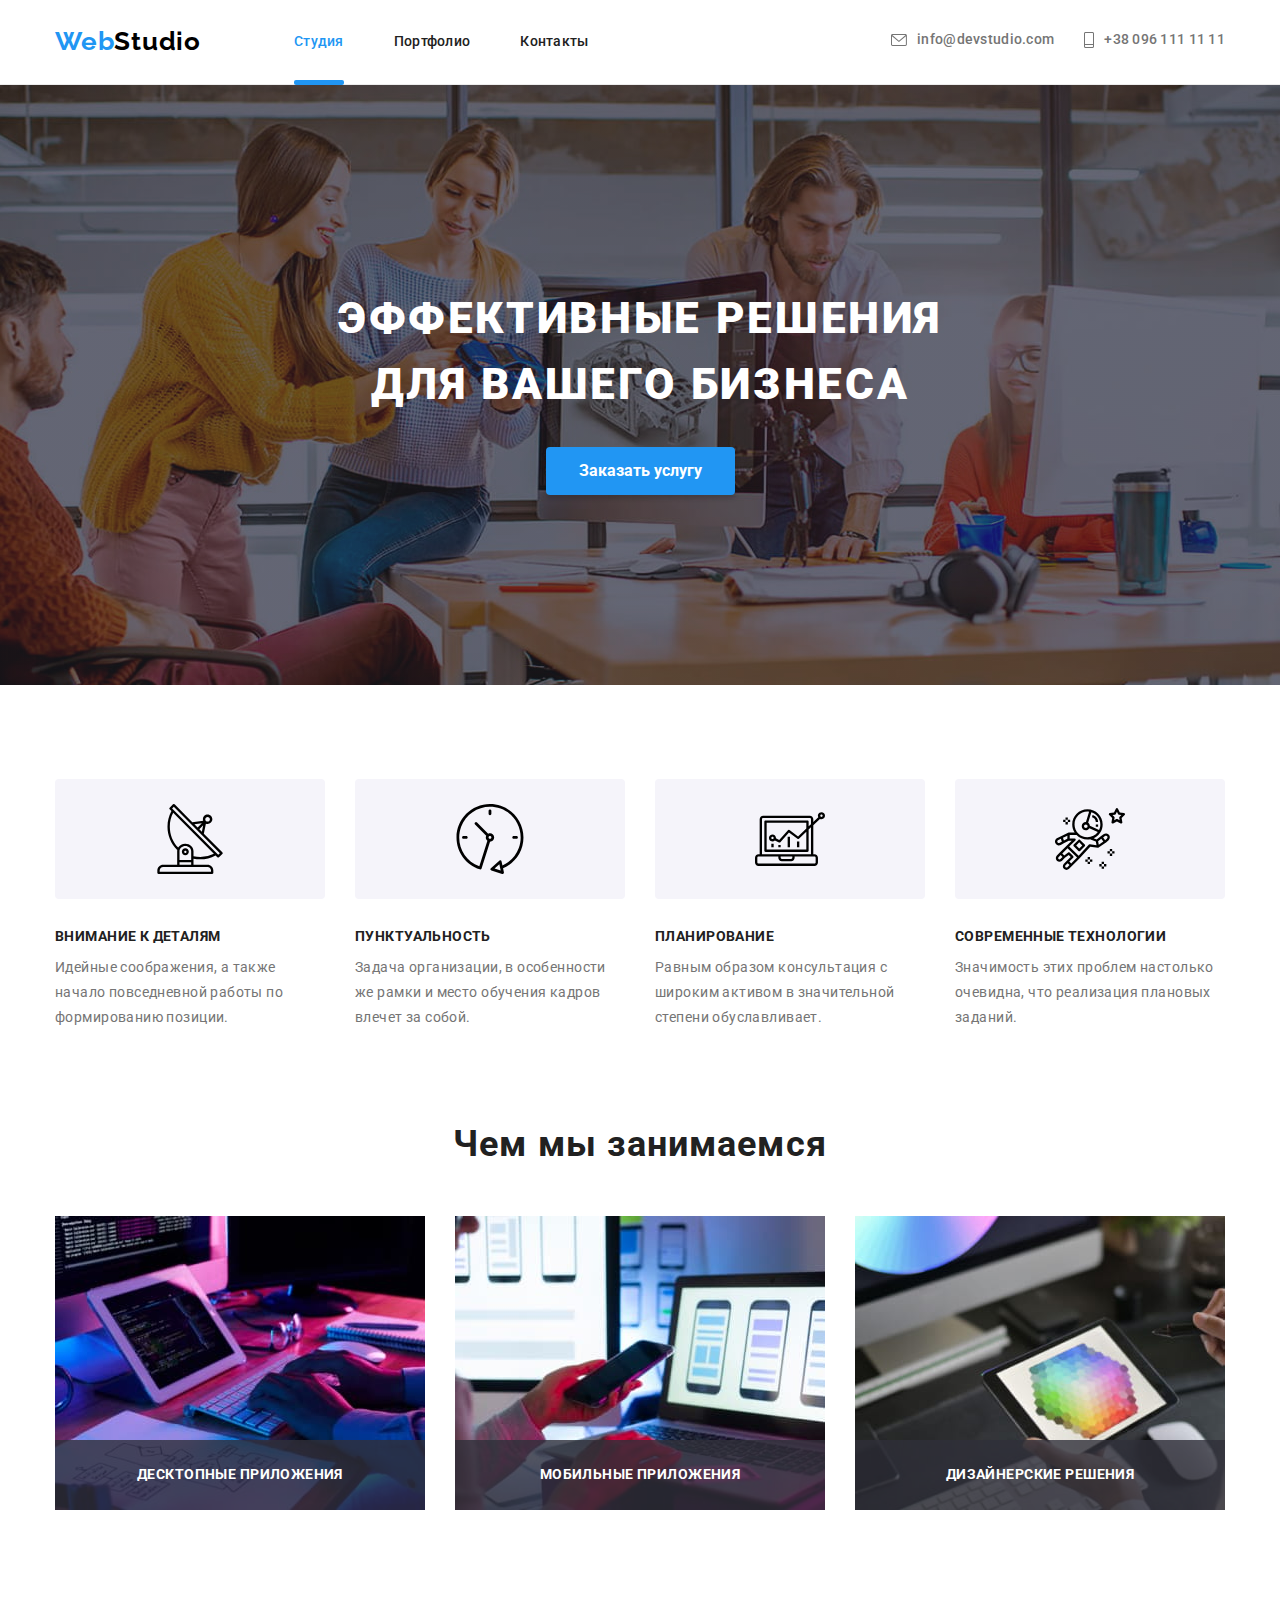
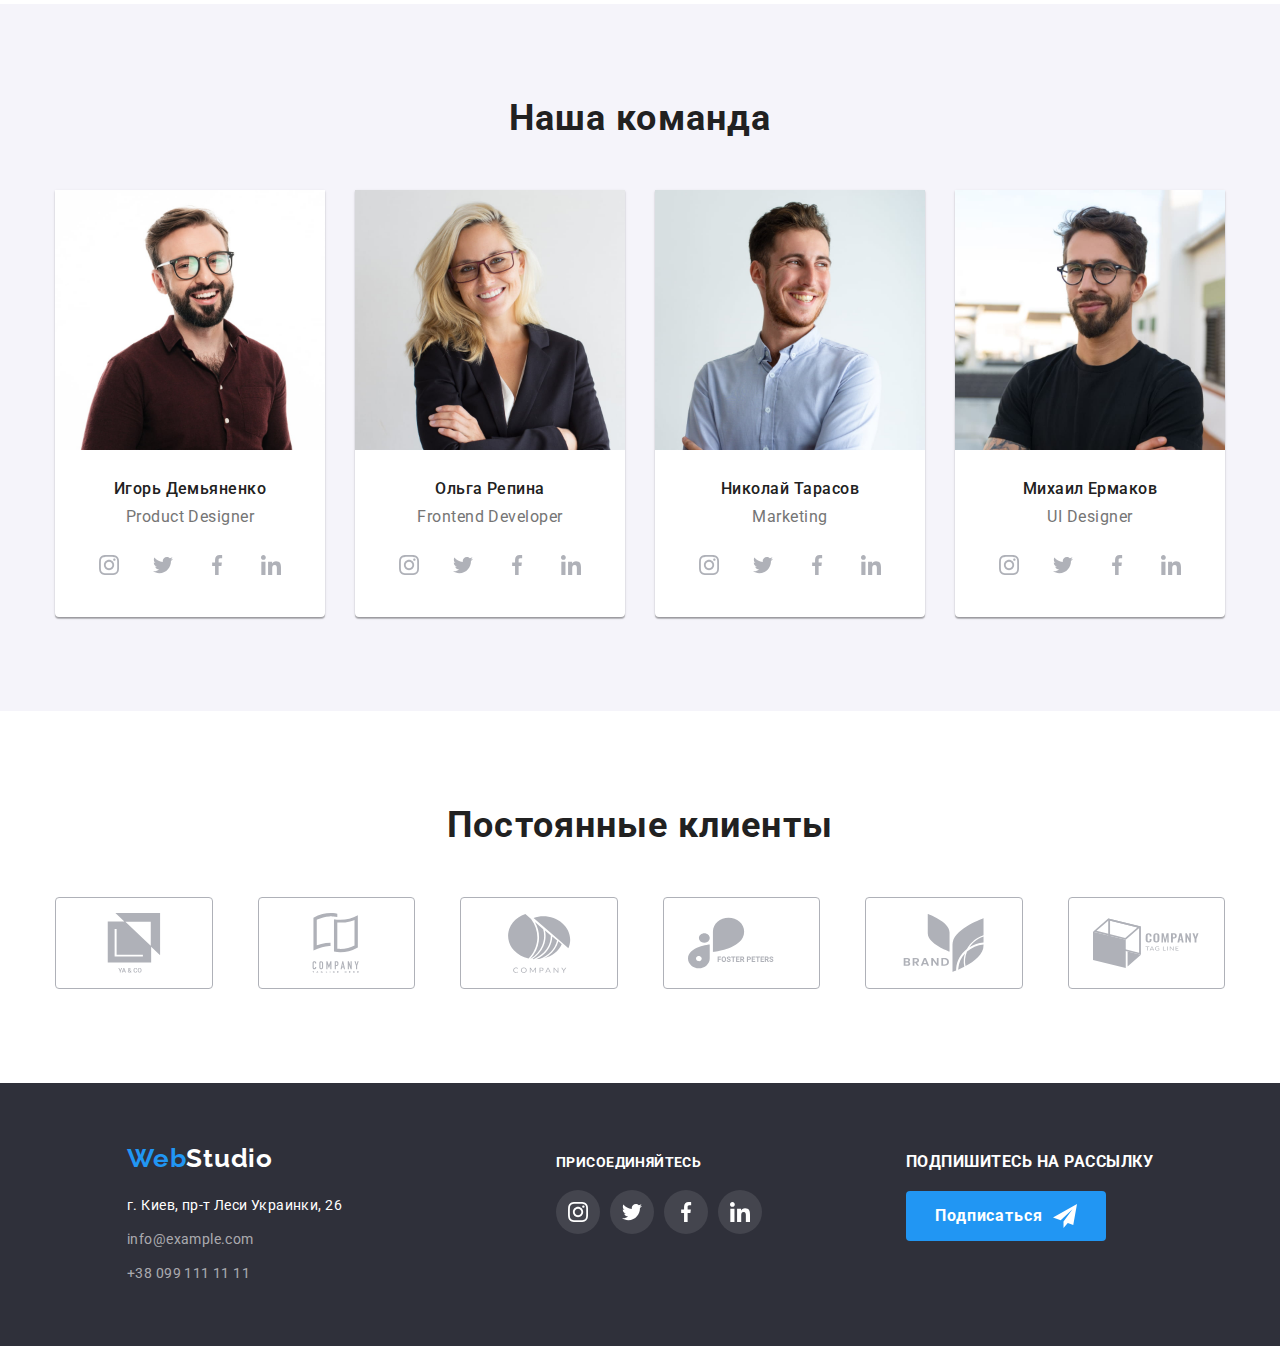
==== index.html @ e5780438 "end" ====
<!DOCTYPE html>
<html lang="ru">
<head>
    <meta charset="UTF-8">
    <meta http-equiv="X-UA-Compatible" content="IE=edge">
    <meta name="viewport" content="width=device-width, initial-scale=1.0">
    <title>Document</title>
    <link rel="preconnect" href="https://fonts.googleapis.com">
    <link rel="preconnect" href="https://fonts.gstatic.com" crossorigin>
    <link href="https://fonts.googleapis.com/css2?family=Raleway:wght@700&family=Roboto:wght@400;500;700;900&display=swap"
        rel="stylesheet">
    <link rel="stylesheet" href="https://cdnjs.cloudflare.com/ajax/libs/modern-normalize/1.1.0/modern-normalize.min.css">
    <!-- <link rel="stylesheet" href="./css/styles.css"> -->
    <link rel="stylesheet" href="./css/main.min.css">
    
</head>
<body>
    <!-- хедер -->
    <header class="header"> 
        <div class="container header-container">
            <a class="navigation__logo logo" href="./index.html">    
                <span class="logo accent">Web</span><span class="logo basic">Studio</span>
                </a>
                    <button class="menu-button" type="button" aria-expanded="false"
                            aria-controls="menu-container" data-menu-button>
                        <svg 
                            width="40"  
                            height="40"
                            aria-label="переключатель мобильного меню">
                            <use class="icon-cross" href="./images/icon/sprite.svg#cross"></use>
                            <use class="icon-menu" href="./images/icon/sprite.svg#menu"></use>
                        </svg>
                    </button> 
                <div class="menu-container " id="menu-container" data-menu>
                    <nav class="navigation"> 
                    <ul class="navigation-list list">
                        <li class="item-navigation item "><a  class="link link-navigation link-after " href="./index.html">Студия</a></li>
                        <li class="item-navigation item"><a  class="link link-navigation" href="./portfolio.html">Портфолио</a></li>
                        <li class="item-navigation item"><a  class="link link-navigation" href="Контакты">Контакты</a></li>
                    </ul>
                </nav>
                    <ul class="site-nav list">
                        <li class="group-item">
                            <a class="link-contact"  href="mailto:info@devstudio.com">
                                <svg class="icon" width="16" height="12">
                                    <use href="./images/icon/sprite.svg#envelope"></use>
                                </svg>
                                info@devstudio.com</a>
                        </li>
    
                        <li class="group-item">
                            <a class="link-contact link-contact--corent" href="tel:380961111111">
                                <svg class="icon" width="10" height="16">
                                <use href="./images/icon/sprite.svg#smartphone"></use>
                            </svg>
                            +38 096 111 11 11</a>
                        </li>
                    </ul>

                    <ul class="menu__list">
                        <li class="menu__item">
                          <a
                            href=""
                            class="menu__link"
                            target="_blank"
                            rel="noopener noreferer"
                            lang="en"
                            >Instagram</a
                          >
                        </li>
                        <li class="menu__item">
                          <a
                            href=""
                            class="menu__link"
                            target="_blank"
                            rel="noopener noreferer"
                            lang="en"
                            >Twitter</a
                          >
                        </li>
                        <li class="menu__item">
                          <a
                            href=""
                            class="menu__link"
                            target="_blank"
                            rel="noopener noreferer"
                            lang="en"
                            >Facebook</a
                          >
                        </li>
                        <li class="menu__item">
                          <a
                            href=""
                            class="menu__link"
                            target="_blank"
                            rel="noopener noreferer"
                            lang="en"
                            >LinkedIn</a
                          >
                        </li>
                      </ul>
                </div> 
                
            
        </div>

    </header>

    <!-- тело -->
    <main>
        <section class="hero">
            <div class="hero__container container">

            <h1 class="hero__header">
                Эффективные решения<br>
                для вашего бизнеса
            </h1>
            <button data-modal-open class="button" type="button">Заказать услугу</button>
          
            </div>
        </section>

        <section class="feature section">
            <div class="feature__namecontainer container">
                <h2 class=" visually-hidden">Особенности</h2>
                <ul class="feature__list list">
                    <li class="feature__item item">
                        <div class="feature__background">
                            <svg class="feature__icon" width="70" height="70">
                                <use href="./images/icon/sprite.svg#antenna"></use>
                            </svg>
                        </div>
                    <h3 class="feature__name">Внимание к деталям</h3>
                    <p class="feature__description">Идейные соображения, а также начало повседневной работы по формированию позиции.</p>
                    </li>

                    <li class="feature__item item">
                        <div class="feature__background">
                            <svg class="feature__icon" width="70" height="70">
                                <use href="./images/icon/sprite.svg#clock"></use>
                            </svg>
                        </div>
                    <h3 class="feature__name">Пунктуальность </h3>
                    <p class="feature__description">Задача организации, в особенности же рамки и место обучения кадров влечет за собой.</p>
                    </li>

                    <li class="feature__item item">
                        <div class="feature__background">
                            <svg class="feature__icon" width="70" height="70">
                                <use href="./images/icon/sprite.svg#diagram"></use>
                            </svg>
                        </div>
                    <h3 class="feature__name">Планирование </h3>
                    <p class="feature__description">Равным образом консультация с широким активом в значительной степени обуславливает.</p>
                    </li>

                    <li class="feature__item item">
                        <div class="feature__background">
                            <svg class="feature__icon" width="70" height="70">
                                <use href="./images/icon/sprite.svg#astronaut"></use>
                            </svg>
                        </div>
                    <h3 class="feature__name">Современные технологии </h3>
                    <p class="feature__description">Значимость этих проблем настолько очевидна, что реализация плановых заданий.</p>
                    </li>
                </ul>
            </div>
        </section>

        <section class="section development">
            <div class="development__container container">
                    <h2 class="development__title-section title-section">Чем мы занимаемся</h2>
        
                        <ul class="development__list list">
                            <li class="development__item">
                                <img class="development__img" src="./images/homework-1/box/img-0.jpg" alt="програмирование" width="370" height="294">
                                <div class="development__over-thumb">
                                    <p class="development__text-thumb">
                                        Десктопные приложения
                                    </p>
                                </div>
                            </li>
            
                            <li class="development__item">
                                <img class="development__img" src="./images/homework-1/box/img-1.jpg" alt="телефон" width="370" height="294">
                                <div class="development__over-thumb">
                                    <p class="development__text-thumb">
                                        Мобильные приложения
                                    </p>
                            </li>
            
                            <li class="development__item">
                                <img class="development__img" src="./images/homework-1/box/img-2.jpg" alt="палитра" width="370" height="294">
                                <div class="development__over-thumb">
                                    <p class="development__text-thumb">
                                        Дизайнерские решения
                                    </p>
                            </li>
                        </ul>
            </div>
        </section>

        <section class="team section ">
            <div class="team__container container">
                <h2 class="team__title-section title-section">Наша команда</h2>
            
                    <ul class="team__list list">
                        <li class="team__card">
                            <img class="team__img" src="./images/homework-1/team/img-3.jpg" alt="Игорь Демьяненко" width="270" height="260">
                            <div class="team__command-title">
                                <h3 class="team__name">Игорь Демьяненко</h3>
                                <p class="team__job">Product Designer</p>
                            
                                    <ul class="socials list">
                                        <li class="socials__item">
                                            <a class="socials-link link" href="https://www.instagram.com/" aria-label="Instagram">
                                                <svg class="socials__icon" width="20" height="20">
                                                    <use href="./images/icon/sprite.svg#instagram"></use>
                                                </svg>
                                            </a> 
                                        </li>
                                        <li class="socials__item">
                                            <a class="socials-link  link" href="https://twitter.com/" aria-label="Twitter">
                                                <svg class="socials__icon" width="20" height="20">
                                                    <use href="./images/icon/sprite.svg#twitter"></use>
                                                </svg>
                                            </a>
                                        </li>
                                        <li class="socials__item">
                                            <a class="socials-link  link" href="https://www.facebook.com/" aria-label="Facebook">
                                                <svg class="socials__icon" width="20" height="20">
                                                    <use href="./images/icon/sprite.svg#facebook"></use>
                                                </svg>
                                            </a>
                                        </li>
                                        <li class="socials__item">
                                            <a class="socials-link  link" href="https://www.linkedin.com/" aria-label="Linkedin">
                                                <svg class="socials__icon" width="20" height="20">
                                                    <use href="./images/icon/sprite.svg#linkedin"></use>
                                                </svg>
                                            </a>
                                        </li>
                                    </ul>
                            
                            </div>
                        </li>
                
                        <li class="team__card">
                            <img class="team__img" src="./images/homework-1/team/img-4.jpg" width="270" height="260">
                            <div class="team__command-title">
                                <h3 class="team__name">Ольга Репина</h3>
                                <p class="team__job">Frontend Developer</p>
                            
                                    <ul class="socials list">
                                        <li class="socials__item">
                                            <a class="socials-link link" href="https://www.instagram.com/" aria-label="Instagram">
                                                <svg class="socials__icon" width="20" height="20">
                                                    <use href="./images/icon/sprite.svg#instagram"></use>
                                                </svg>
                                            </a> 
                                        </li>
                                        <li class="socials__item">
                                            <a class="socials-link  link" href="https://twitter.com/" aria-label="Twitter">
                                                <svg class="socials__icon" width="20" height="20">
                                                    <use href="./images/icon/sprite.svg#twitter"></use>
                                                </svg>
                                            </a>
                                        </li>
                                        <li class="socials__item">
                                            <a class="socials-link  link" href="https://www.facebook.com/" aria-label="Facebook">
                                                <svg class="socials__icon" width="20" height="20">
                                                    <use href="./images/icon/sprite.svg#facebook"></use>
                                                </svg>
                                            </a>
                                        </li>
                                        <li class="socials__item">
                                            <a class="socials-link  link" href="https://www.linkedin.com/" aria-label="Linkedin">
                                                <svg class="socials__icon" width="20" height="20">
                                                    <use href="./images/icon/sprite.svg#linkedin"></use>
                                                </svg>
                                            </a>
                                        </li>
                                    </ul>
                            
                            </div>
                        </li>
                
                        <li class="team__card">
                            <img class="team__img" src="./images/homework-1/team/img-5.jpg" width="270" height="260">
                            <div class="team__command-title">
                                <h3 class="team__name">Николай Тарасов</h3>
                                <p class="team__job">Marketing</p>
                            
                                    <ul class="socials list">
                                        <li class="socials__item">
                                            <a class="socials-link link" href="https://www.instagram.com/" aria-label="Instagram">
                                                <svg class="socials__icon" width="20" height="20">
                                                    <use href="./images/icon/sprite.svg#instagram"></use>
                                                </svg>
                                            </a> 
                                        </li>
                                        <li class="socials__item">
                                            <a class="socials-link  link" href="https://twitter.com/" aria-label="Twitter">
                                                <svg class="socials__icon" width="20" height="20">
                                                    <use href="./images/icon/sprite.svg#twitter"></use>
                                                </svg>
                                            </a>
                                        </li>
                                        <li class="socials__item">
                                            <a class="socials-link  link" href="https://www.facebook.com/" aria-label="Facebook">
                                                <svg class="socials__icon" width="20" height="20">
                                                    <use href="./images/icon/sprite.svg#facebook"></use>
                                                </svg>
                                            </a>
                                        </li>
                                        <li class="socials__item">
                                            <a class="socials-link  link" href="https://www.linkedin.com/" aria-label="Linkedin">
                                                <svg class="socials__icon" width="20" height="20">
                                                    <use href="./images/icon/sprite.svg#linkedin"></use>
                                                </svg>
                                            </a>
                                        </li>
                                    </ul>
                            
                            </div>
                        </li>
                
                        <li class="team__card">
                            <img class="team__img" src="./images/homework-1/team/img-6.jpg" width="270" height="260">
                            <div class="team__command-title">
                                <h3 class="team__name">Михаил Ермаков</h3>
                                <p class="team__job">UI Designer</p>
                            
                                    <ul class="socials list">
                                        <li class="socials__item">
                                            <a class="socials-link link" href="https://www.instagram.com/" aria-label="Instagram">
                                                <svg class="socials__icon" width="20" height="20">
                                                    <use href="./images/icon/sprite.svg#instagram"></use>
                                                </svg>
                                            </a> 
                                        </li>
                                        <li class="socials__item">
                                            <a class="socials-link  link" href="https://twitter.com/" aria-label="Twitter">
                                                <svg class="socials__icon" width="20" height="20">
                                                    <use href="./images/icon/sprite.svg#twitter"></use>
                                                </svg>
                                            </a>
                                        </li>
                                        <li class="socials__item">
                                            <a class="socials-link  link" href="https://www.facebook.com/" aria-label="Facebook">
                                                <svg class="socials__icon" width="20" height="20">
                                                    <use href="./images/icon/sprite.svg#facebook"></use>
                                                </svg>
                                            </a>
                                        </li>
                                        <li class="socials__item">
                                            <a class="socials-link  link" href="https://www.linkedin.com/" aria-label="Linkedin">
                                                <svg class="socials__icon" width="20" height="20">
                                                    <use href="./images/icon/sprite.svg#linkedin"></use>
                                                </svg>
                                            </a>
                                        </li>
                                    </ul>
                            
                            </div>
                        </li>
                    </ul>
            
            </div>
        </section>

        <section class="clients section">
            <div class="clients__container container">
                <h2 class="clients__title-section title-section">Постоянные клиенты</h2>
                <ul class="clients__list list">
                    <li class="clients__item">
                        <a class="clients__link link" href="">
                            <svg class="clients__logo" width="106" height="60">
                                <use href="./images/icon/sprite.svg#group1"></use>
                            </svg>
                        </a>
                    </li>
                    <li class="clients__item">
                        <a class="clients__link link" href="">
                            <svg class="clients__logo" width="106" height="60">
                                <use href="./images/icon/sprite.svg#group2"></use>
                            </svg>
                        </a>
                    </li>
                    <li class="clients__item">
                        <a class="clients__link link" href="">
                            <svg class="clients__logo" width="106" height="60">
                                <use href="./images/icon/sprite.svg#group3"></use>
                            </svg>
                        </a>
                    </li>
                    <li class="clients__item">
                        <a class="clients__link link" href="">
                            <svg class="clients__logo" width="106" height="60">
                                <use href="./images/icon/sprite.svg#group4"></use>
                            </svg>
                        </a>
                    </li>
                    <li class="clients__item">
                        <a class="clients__link link" href="">
                            <svg class="clients__logo" width="106" height="60">
                                <use href="./images/icon/sprite.svg#group5"></use>
                            </svg>
                        </a>
                    </li>
                    <li class="clients__item">
                        <a class="clients__link link" href="">
                            <svg class="clients__logo" width="106" height="60">
                                <use href="./images/icon/sprite.svg#group6"></use>
                            </svg>
                        </a>
                    </li>
                </ul>
            </div>
        </section> 

        
    </main>

    <footer class="footer">
        <div class="container footer-flex">
            <div class="footer-contacts">
                <a class="logotype logo-position" href="./index.html">
                <span class="logotype start">Web</span><span class="logotype end">Studio</span>
                </a>
                
               <address  class="address">
                 <ul class="address-list">
                    <li class="address-item map"><a class="link-map" href="https://www.google.com/maps/place/%D0%B1%D1%83%D0%BB%D1%8C%D0%B2%D0%B0%D1%80+%D0%9B%D0%B5%D1%81%D1%96+%D0%A3%D0%BA%D1%80%D0%B0%D1%97%D0%BD%D0%BA%D0%B8,+26,+%D0%9A%D0%B8%D1%97%D0%B2,+02000/@50.4265807,30.5361971,17z/data=!3m1!4b1!4m5!3m4!1s0x40d4cf0e033ecbe9:0x57a4dffefec77da0!8m2!3d50.4265807!4d30.5383858">г. Киев, пр-т Леси Украинки, 26</a></li>
                    <li class="address-item address"><a class="link-address" href="mailto:info@example.com">info@example.com</a></li>
                    <li class="address-item"><a class="link-address" href="tel:+380991111111">+38 099 111 11 11</a></li>
                  </ul>
                </address>
            </div>
            <div class="footer-social">
                <p class="footer-so-text">ПРИСОЕДИНЯЙТЕСЬ</p>
                <ul class="footer-social-list list">
                    <li class="footer-socials-item">
                        <a class="socials-link link" href="" aria-label="Instagram">
                            <svg class="footer-socials-icon" width="20" height="20">
                                <use href="./images/icon/sprite.svg#instagram"></use>
                            </svg>
                        </a>
                    </li>
                    <li class="footer-socials-item">
                        <a class="socials-link socials-link-twitter link" href="" aria-label="Twitter">
                            <svg class="footer-socials-icon" width="20" height="20">
                                <use href="./images/icon/sprite.svg#twitter"></use>
                            </svg>
                        </a>
                    </li>
                    <li class="footer-socials-item">
                        <a class="socials-link socials-link-facebook link" href="" aria-label="Facebook">
                            <svg class="footer-socials-icon" width="20" height="20">
                                <use href="./images/icon/sprite.svg#facebook"></use>
                            </svg>
                        </a>
                    </li>
                    <li class="footer-socials-item">
                        <a class="socials-link socials-link-linkedin link" href="" aria-label="L inkedin">
                            <svg class="footer-socials-icon" width="20" height="20">
                                <use href="./images/icon/sprite.svg#linkedin"> </use>
                            </svg>
                        </a>
                    </li>
                </ul>
            </div>
            <div class="footer-form-container">
                <b class="footer-text-subscribe">Подпишитесь на рассылку</b>
                <form class="form-subscribe" autocomplete="off" >
                    <label for="footer-email" class="visually-hidden"  >почта</label>
                    <!-- <input class="input-email" name="email" type="email" id="footer-email" placeholder="E-mail" > -->
                    <button class="button-subscribe" type="submit">
                        <span class="footer-button-content">
                            Подписаться
                            <svg class="footer-button-icon" width="24" height="24">
                             <use class="color-button" href="./images/icon/sprite.svg#send"></use>
                        </span>
                    </button>
                    
                </form>
            </div>
        </div>
    </footer> 

        
            <div data-modal class="backdrop is-hidden">
                <div class="modal">
                    <button data-modal-close class="close-button">
                        <svg width="11px" height="11px">
                            <use  href="./images/icon/sprite.svg#x" ></use>
                        </svg>
                    </button>
                    <b class="data-user">Оставьте свои данные, мы вам перезвоним</b>
                    <form class="modal-form">


                        <label class="modal-form-field">
                            <span class="form-label">Имя</span>
                            
                            <input class="form-input" name="name" type="text">
                            <svg class="form-input-icon" width="18px" height="18px">
                                <use class="" href="./images/icon/sprite.svg#person-black"></use>
                              </svg>
                            
                          </label>

                          <label class="modal-form-field">
                            <span class="form-label">Телефон</span>
                            
                              <input class="form-input" name="phone" type="phone">
                              <svg class="form-input-icon" width="18px" height="18px">
                                <use class="" href="./images/icon/sprite.svg#phone-black"></use>
                              </svg>
                            
                          </label>

                          <label class="modal-form-field">
                            <span class="form-label">Почта</span>
                            
                              <input class="form-input" name="email" type="email">
                              <svg class="form-input-icon" width="18px" height="18px">
                                <use class="" href="./images/icon/sprite.svg#email-black"></use>
                              </svg>
                            
                          </label>


                        <label class="modal-form-coment{
                            ">
                            <span class="form-label" >Комментарий</span>
                            
                            <textarea  class="form-input-comments" name="comments"  placeholder="Введите текст"></textarea>
             

                        </label>

                        <label class="form-checkbox">
                            <span class="checkbox-container">
                              <input class="checkbox" name="agreement" type="checkbox">
                              <svg class="checkbox-icon-checked" width="16px" height="15px" >
                                <use  href="./images/icon/sprite.svg#check"></use>
                              </svg>
                              <span class="checkbox-icon-unchecked"></span>
                            </span>
                            <span class="checkbox-label">
                              Соглашаюсь с рассылкой и принимаю
                              <a class="checkbox-label-link" href="" target="_blank" rel="noopener noreferrer">Условия договора</a>
                            </span>
                          </label>

                          <button  class="button-subscribe button-subscribe-crnter" type="submit">Отправить</button>
    

                    </form>


                </div>
            </div>

            <script src="./js/modal.js"></script> 

            <script src="./js/mobile-menu.js"></script>
</body>
</html>
---- css/styles.css ----
html {
box-sizing: border-box;
}

*,
*::after,
*::before {
    box-sizing: inherit;
}

h1,
h2,
h3,
h4,
h5,
h6,
p {
    margin: 0;
}

.list {
    list-style: none;
    padding: 0;
    margin: 0;
}

.link {
    text-decoration: none;
    color: inherit;
}

ul{
    margin: 0;
    padding: 0;
    list-style: none;
}

img {
    display: block;
    max-width: 100%;
    height: auto;
}

:root {
    --title-text-color: #212121;
    --primary-text-color: #757575;
    --accent-color: #2196F3;
    --primary-background-color: #FFFFFF;
    --second-background-color: #2F303A;
    --third-background-color:#F5F4FA;
    --logo-text-color: #000000;
    --icon-color: #AFB1B8;
    --button-bg: #2196f3;
    --secondary-light-bg: #f5f4fa;
}

body{
    color: var(--primary-text-color);
    background-color: var(--primary-background-color);
    font-family: 'Roboto',sans-serif ;
    letter-spacing: 0.03em;
}

/**----- box------ */

.header{
bottom:-1px;  
border-bottom: 1px solid #ececec;  
}  

.container {
    width: 1200px;
    padding-left: 15px;
    padding-right: 15px;
    margin: 0 auto;
}

.header-container {
display: flex;
align-items: center;
}


.list{
    list-style-type: none;
}

/* лого хед*/

.logo {
    font-family: 'Raleway';
    font-style: normal;
    font-weight: 700;
    font-size: 26px;
    line-height: 1.19;
    letter-spacing: 0.03em;
    text-decoration: none;
}


.logo .accent {
    color: var(--accent-color)
}

.logo .basic {
    color: var(--logo-text-color)
}

.navigation__logo{
    margin-right: 93px;
}


/* nav */
.navigation-list {
    display: flex;
    
}


.navigation-list .link-navigation {
display: block;
padding-top: 32px;
padding-bottom: 32px;
} 

.navigation-list .item {
    margin-right: 50px;
} 

.navigation-list .item:last-child {
    margin-right: 0;
}


.navigation {
    display: flex;
    align-items: center;
}



.header-group {
    display: flex;
    margin-left: auto;
}



.item-navigation{
    list-style-type: none;
}


.link-navigation{
    font-family: 'Roboto';
    font-style: normal;
    font-weight: 500;
    font-size: 14px;
    line-height: 1.4;
    letter-spacing: 0.02em;
    color: var(--title-text-color);
    text-decoration: none;
    transition: color 250ms cubic-bezier(0.4, 0, 0.2, 1);
}
.link-after{
    position: relative;
    color: var(--accent-color);
}
.link-after::after{
    position: absolute;
    content:"" ;
    display: block;
    width: 100%;
    height: 5px;
    border-radius: 2px;
    background-color: var(--button-bg);
    left: 0;
    bottom: 0;
    bottom: -1px;
}

.current-link {
    color: var(--accent-color);
}

.group-item{
    list-style-type: none;
    margin-left: 30px;
    }

.link-contact{
    align-items: center;
    display: flex;
    font-weight: 500;
    font-size: 14px;
    line-height: 1.4;
    letter-spacing: 0.02em;
    color: var(--primary-text-color);
    text-decoration: none;
    padding-top: 32px;
    padding-bottom: 32px;
    transition: color 250ms cubic-bezier(0.4, 0, 0.2, 1);
}

.site-nav.list{
    display: flex;
margin-left: auto;
}


/* навигация  */

.link-navigation:hover {
color: var(--accent-color);


}
.link-navigation:focus {
color: var(--accent-color);
}

.link-navigation{
cursor: pointer;
}


.link-contact:hover {
color: var(--accent-color);
}
.link-contact:focus {
color: var(--accent-color);
}
.link-contact{
cursor: pointer;
}

.icon {
    margin-right: 10px;
    fill: currentColor;
    transition: color 250ms cubic-bezier(0.4, 0, 0.2, 1);
    
}

.icon:hover,
.icon:focus {
    color: var(--accent-color);
}

/* ----прячем ---*/

.visually-hidden {
    position: absolute;
    width: 1px;
    height: 1px;
    margin: -1px;
    border: 0;
    padding: 0;

    white-space: nowrap;
    clip-path: inset(100%);
    clip: rect(0 0 0 0);
    overflow: hidden;
}

.feature__list {
    display: flex;
}

.feature__list .feature__item {
    width: 270px;
}

.feature__list .item {
    margin-right: 30px;
}

.feature__list .item:nth-child(4n) {
    margin-right: 0;
}

.feature__background-icon {
    height: 120px;
  background-color: var(--secondary-light-bg); 
    margin-bottom: 30px;
    display: flex;
    align-items: center;
    justify-content: center;
    border-radius: 4px;
}

/* тело */

.hero {
    background-color: #2F303A;

    text-align: center;
    padding-top: 200px;
    padding-bottom: 200px;

   
    max-width: 1600px;
    height: 600px;
    margin-left: auto;
    margin-right: auto;

    background-image: linear-gradient(to right, rgba(47, 48, 58, 0.4), rgba(47, 48, 58, 0.4)), url(..//images/hero/Img.jpg);
    background-position: center;
    background-size: contain;
    background-repeat: no-repeat;
    background-size: cover;
}



.hero__header-logo{
    font-weight: 900;
    font-size: 44px;
    line-height: 1.5;
    text-align: center;
    letter-spacing: 0.06em;
    text-transform: uppercase;
    color: #FFFFFF;
    /* background-color: #2F303A; */
    margin-bottom: 30px;
}

.button {
    background: #2196F3;
    font-weight: 700;
    font-size: 16px;
    line-height: 1.8;
    color: #FFFFFF;

    align-items: center;
    text-align: center;
    border: 0;
    box-shadow: 0px 4px 4px rgba(0, 0, 0, 0.15);
    border-radius: 4px;
    padding: 10px 33px;
    cursor: pointer;
}

.title-section{
margin-bottom: 50px;

font-weight: 700;
font-size: 36px;
line-height: 1.16;
letter-spacing: 0.03em;
color: var(--title-text-color);

text-align: center;
margin-bottom: 50px;
}

/* особо */

.section {
    padding-top: 94px;
    padding-bottom: 94px;
}





.feature__name{
font-weight: 700;
font-size: 14px;
line-height: 1.14;
letter-spacing: 0.03em;
text-transform: uppercase;
color: var(--title-text-color);
    margin-bottom: 10px;
}

.feature__description{
font-weight: 400;
font-size: 14px;
line-height: 1.8;
letter-spacing: 0.03em;
color: var(--primary-text-color);
}


/*--чем мы занимаемся ---*/


.development {
    padding-top: 0px;
}
.development__list{
     display: flex;
 }

.development__list li {
    margin-right: 30px;
}

.development__list li:nth-child(3n) {
    margin-right: 0;
}

.development__item{
    position: relative;
}
.development__text-thumb {
    color: var(--primary-background-color);
    font-weight: 700;
    text-transform: uppercase;
    letter-spacing: 0.03em;
    font-size: 14px;
    line-height: 1.14;
}

.development__over-thumb{
    position: absolute;
    display: flex;
    justify-content: center;
    align-items: center;
    width: 370px;
    height: 70px;
    left: 0;
    bottom: 0;
    background-color: rgba(47, 48, 58, 0.8);
}

/* команда */

.team {
background: #F5F4FA;

}

.list.team__list {
display: flex;
}


.team__name{
font-weight: 500;
font-size: 16px;
line-height: 1.18;
text-align: center;
letter-spacing: 0.03em;
color: var(--title-text-color);
margin-bottom: 10px;
}

.team__job{
font-weight: 400;
font-size: 16px;
line-height: 1.18;
text-align: center;
letter-spacing: 0.03em;
color: var(--primary-text-color);

}



.team__list .team__card {
    background-color: var(--primary-background-color);
    margin-right: 30px;
    box-shadow: 0px 1px 3px rgba(0, 0, 0, 0.12), 0px 1px 1px rgba(0, 0, 0, 0.14), 0px 2px 1px rgba(0, 0, 0, 0.2);
    border-radius: 0px 0px 4px 4px;
}

.team__command-title {
    padding-top: 30px;
    padding-bottom: 30px;
    text-align: center;
}

.team__list li:last-child {
    margin-right: 0;
}
 
/* ---------socials-------------- */
.socials {
    display: flex;
    justify-content: center;
    align-items: center;

    margin-top: 16px;
}

.socials__item:not(:last-child) {
    margin-right: 10px;
}

.socials-link {
    display: flex;
    width: 100%;
    align-items: center;
    justify-content: center;
    fill: var(--icon-color);
    transition:  background-color 250ms cubic-bezier(0.4, 0, 0.2, 1);
}

.socials__item {
    display: flex;
    justify-content: center;
    align-items: center;
    width: 44px;
    height: 44px;
    padding: 0px;
    border: none;

    background-color: var(--primary-background-color);
    border-radius: 50%;

    background-repeat: no-repeat;
    background-size: 20px;
    background-position: center;
    color: var(--icon-color);
}

.socials__icon {
    fill: var(--icon-color);
    transition:  fill 250ms cubic-bezier(0.4, 0, 0.2, 1);

}

.socials-link:hover,
.socials-link:focus {
    background-color: var(--button-bg);
}

.socials-link:hover .socials__icon,
.socials-link:focus .socials__icon {
    fill: var(--primary-background-color);
}


/* Постоянные клиенты */
.clients__list {
    display: flex;
}

.clients__item {
    display: flex;
    align-items: center;
    justify-content: center;
    box-sizing: border-box;
    cursor: pointer;
}

.clients__item:not(:last-child) {
    margin-right: 30px;
}

.clients__link {
    display: flex;
    width: 170px;
    height: 92px;
    justify-content: center;
    align-items: center;
    color: var(--icon-color);
    border: 1px solid var(--icon-color);
    border-radius: 4px;
    cursor: pointer;
    transition:  color 250ms cubic-bezier(0.4, 0, 0.2, 1),
    border 250ms cubic-bezier(0.4, 0, 0.2, 1);
}

.clients__logo {
    width: 106px;
    height: 60px;
    fill: currentColor;
}

.clients__link:hover,
.clients__link:focus {
    color: var(--button-bg);
    border: 1px solid var(--button-bg); 
}


/**----------футер--------**/

.footer{
background-color: var(--second-background-color);
padding-top: 60px;
    padding-bottom: 60px;
}

.address-item{
list-style-type: none;
}

.link-map{
    font-family: 'Roboto';
    font-style: normal;
font-weight: 400;
 font-size: 14px;
line-height: 1.7;
letter-spacing: 0.03em;
color: var(--primary-background-color);
text-decoration: none;
}

.link-address{
    font-family: 'Roboto';
    font-style: normal;
font-weight: 400;
font-size: 14px;
line-height: 1.8;
letter-spacing: 0.03em;
color: rgba(255, 255, 255, 0.6);
text-decoration: none;
}

.footer-flex {
    display: flex;
    align-items: baseline;
}
.footer-social-list {
    display: flex;
    justify-content: center;
}

.footer-social {
    margin-left: 70px;
}
.footer-so-text {
    font-family: Roboto;
    font-style: normal;
    font-weight: 700;
    font-size: 14px;
    line-height: 1.16;
    letter-spacing: 0.03em;
    text-transform: uppercase;
    color: #ffffff;
    margin-bottom: 20px;
}
.socials-link {
    width: 44px;
    height: 44px;
    display: flex;
    background-color: rgba(255, 255, 255, 0.1);
    border-radius: 50%;
    justify-content: center;
    align-items: center;
}

.footer-socials-icon {
    width: 20px;
    height: 20px;
    fill: #ffffff; 
}  
.footer-socials-item:not(:last-child) {
    margin-right: 10px;
}

/* лого фут */

.footer .logo-position {
    display: block;
margin-bottom: 20px;
}

.logotype {
    font-family: 'Raleway';
    font-weight: 700;
    font-size: 26px;
    line-height: 1.19;
    letter-spacing: 0.03em;
    text-decoration: none;
    
    margin-bottom: 20px; 
}

.logotype .start {
    color: var(--accent-color);
}

.logotype .end {
    color: var(--primary-background-color);
}

.address-item.map{
margin-bottom: 9px;
}
.address-item.address{
margin-bottom: 9px;
}

/* ----подписка футер---- */
.footer-form-container{
    margin-left: auto;
}
.form-subscribe{
    display: flex;
    align-items: baseline;
}

.footer-text-subscribe{
display: inline-block;
margin-bottom: 20px;
color: #fff;
line-height: 1.14;
text-transform: uppercase;
}
.footer-button-content {
    display: flex;
    justify-content: center;
    align-items: center;
}
.button-subscribe{
    padding: 10px 16px;
    width: 200px;
    height: 50px;
    background-color: var(--button-bg);
    color: var(--primary-background-color);

font-weight: 700;
font-size: 16px;
line-height: 1.87;

/* display: flex;
align-items: center;
text-align: center; */
letter-spacing: 0.06em;

cursor: pointer;
/* border-width: 0; */
border-radius: 4px;

border: 0;

box-shadow: 250 ms cubic-bezier(0.4, 0, 0.2, 1);
}


.footer-button-icon{
    margin-left: 10px;
}
.color-button{
    fill: #ffffff;
}

.input-email{
    width: 358px;
    height: 50px;
    margin-right: 10px;
    border-radius: 4px;
    padding: 15px;

    font-size: 16px;
    line-height: 1.25;

    color: #fff;
    background-color: var(--second-background-color);
    border: 1px solid rgba(255, 255, 255, 0.3);
    transition:   border 250ms cubic-bezier(0.4, 0, 0.2, 1),
    box-shadow 250ms cubic-bezier(0.4, 0, 0.2, 1);

}

.input-email:hover,
.input-email:focus{
    outline: 0;
    border: 1px solid rgba(255, 255, 255, 0.6);
    box-shadow: 0px 4px 4px rgb(0 0 0 / 15%);
}

.button-subscribe:hover,
.button-subscribe:focus{
    box-shadow: 0px 4px 4px rgb(0 0 0 / 15%);
}

    

/* портфолио */


.portfolio__button-list {
    list-style-type: none;

}

.btn:hover,
.btn:focus{
    background: var(--accent-color);
    color: var(--primary-background-color);
    border-radius: 4px;
    box-shadow: 0px 3px 1px rgb(0 0 0 / 10%),
     0px 1px 2px rgb(0 0 0 / 8%),
    0px 2px 2px rgb(0 0 0 / 12%);
}


.btn:active {
    color: var(--title-text-color);
}

.btn {
    cursor: pointer;
}
.portfolio__info {
    padding-top: 20px;
    padding-bottom: 20px;
    border: 1px solid #EEEEEE;
    padding-left: 24px;
    padding-right: 24px;
}
.btn {

    
    font-weight: 500;
    font-size: 16px;
    line-height: 1.62;
    text-align: center;
    letter-spacing: 0.03em;
    color: var(--title-text-color);
    background-color: #F5F4FA;;
    border: 0;
    border-radius: 4px;
    padding: 6px 22px;

    transition:  color 250ms cubic-bezier(0.4, 0, 0.2, 1),
    background 250ms cubic-bezier(0.4, 0, 0.2, 1),
    box-shadow 250ms cubic-bezier(0.4, 0, 0.2, 1),
    border-radius 250ms cubic-bezier(0.4, 0, 0.2, 1);
    
}

.portfolio__button-list{
    display: flex;
    justify-content: center;
}

.portfolio__button-list .portfolio__filter-button {
    margin-right: 8px;
}

.portfolio__button-list li:last-child {
    margin-right: 0;
}

.portfolio__card-list {
    display: flex;
    flex-wrap: wrap;
    margin-top: 50px;
}

.portfolio__card-list .portfolio__card-example{
    margin-right: 30px;
    margin-bottom: 30px;
}

.portfolio__card-list .portfolio__card-example:nth-child(3n) {
    margin-right: 0;
}

.portfolio__card-list .portfolio__card-example:nth-last-child(-n + 3) {
    margin-bottom: 0;
}



.portfolio__name-works{
 font-weight: 700; 
font-size: 18px;
line-height: 2;
letter-spacing: 0.06em;
color:var(--title-text-color)

}
.portfolio__name-works {
margin-bottom: 4px;
}
.portfolio__type{
font-weight: 400;
font-size: 16px;
line-height: 1.8;
letter-spacing: 0.03em;
color:var(--primary-text-color)
}

.portfolio-shadow{
    display: block;
    transition:  box-shadow 250ms cubic-bezier(0.4, 0, 0.2, 1);
}

.portfolio-shadow:hover,
.portfolio-shadow:focus{
    box-shadow: 0px 1px 1px rgba(0, 0, 0, 0.12),
            0px 4px 4px rgba(0, 0, 0, 0.06),
            1px 4px 6px rgba(0, 0, 0, 0.16);
}

/* --thumb-card-- */

.portfolio__thumb-card{
    position: relative;
    overflow: hidden; 

}

.portfolio__text-card{
    position: absolute;
    display: flex;
    top: 0;
    left: 0;
    width: 100%;
    height: 100%;

        padding: 63px 24px;
        font-size: 18px;
        line-height: 1.56;
        letter-spacing: 0.03em;
        color: var(--primary-background-color);
        background-color: rgba(33, 150, 243, 0.9);
        transform: translateY(100%);
        transition: transform 250ms cubic-bezier(0.4, 0, 0.2, 1);

}

.portfolio__link :hover .portfolio__text-card,
.portfolio__link :focus .portfolio__text-card{
    transform: translateY(0);
}

/* --modal-- */


.backdrop.is-hidden {
    opacity: 0;
    pointer-events: none;
}
.backdrop{
    position: fixed;
    top: 0;
    left: 0;

    width: 100%;
    height: 100%;
    opacity: 1;
    transition: opacity 250ms cubic-bezier(0.4, 0, 0.2, 1);
    background: rgba(0, 0, 0, 0.2);

   
}

.modal{
    position: absolute;
    top: 50%;
    left: 50%;
    transform: translate(-50%, -50%);

    min-width: 528px;
    min-height: 581px;
    padding: 40px;

    background-color: var(--primary-background-color);
    background: #FFFFFF;
    transition: opacity 250ms cubic-bezier(0.4, 0, 0.2, 1);

    box-shadow: 0px 1px 3px rgb(0 0 0 / 12%), 0px 1px 1px rgb(0 0 0 / 14%), 0px 2px 1px rgb(0 0 0 / 20%);
    border-radius: 4px;
    
}

.close-button {
    position: absolute;
    top: 8px;
    right: 8px;

    width: 30px;
    height: 30px;

    background-color: var(--primary-background-color);
    border: 1px solid rgba(0, 0, 0, 0.1);
    border-radius: 50%;

    cursor: pointer;

    transition: border-color 250ms cubic-bezier(0.4, 0, 0.2, 1); 
}

.close-button:hover,
.close-button:focus {
    border-color: var(--button-bg) ;
}

/* form */


.data-user{
    display: flex;
    justify-content: center;
    margin-bottom: 12px;
    font-weight: 700;
    font-size: 20px;
    line-height: 1.15;
    color: var(--title-text-color);
}



.modal-form-field {
    position: relative;
    display: block;
    margin-bottom: 10px;
}
.modal-form-coment{
     position: relative;
    display: block;
    margin-bottom: 20px;
}


.form-input-comments:hover,
.form-input-comments:focus{
border-color: var(--accent-color);
outline: 0;
}

.form-label {
    display: inline-block;
    margin-bottom: 4px;
    font-size: 12px;
    line-height: 1.17;
    letter-spacing: 0.01em;
}

.form-input{
display: flex;
width: 100%;
height: 40px;
padding: 12px 16px;
padding-left: 42px;
line-height: 1.14;
letter-spacing: 0.01em;
color: var(--title-text-color);
border: 1px solid rgba(33, 33, 33, 0.2);
border-radius: 4px;
}

.form-input:hover,
.form-input:focus{
border-color: var(--accent-color);
outline: 0;
}

.form-input:focus~.form-input-icon{
    fill: var(--accent-color);
}

.form-input-comments{
    display: flex;
    width: 100%;
    height: 120px;
    padding: 12px 16px;
    
    line-height: 1.14;
    letter-spacing: 0.01em;
    color: var(--title-text-color);
    border: 1px solid rgba(33, 33, 33, 0.2);
    border-radius: 4px;

    resize: none;
    
    font-weight: 400;
font-size: 12px;


}
.form-input-comments::placeholder{
    font-weight: 400;
font-size: 12px;
line-height: 14px;
letter-spacing: 0.01em;

color: rgba(117, 117, 117, 0.5);

}

.form-input-icon{
    position: absolute;
    top: 50%;
    left: 13px;
    fill: black;
}



/*  ---------- checkbox------------*/ 





.form-checkbox {
    display: flex;
    justify-content: center;
    align-items: center;
    margin-bottom: 30px;
}

.checkbox-container {
    position: relative;
    display: block;
    width: 16px;
    height: 15px;
    margin-right: 8px;
  
    cursor: pointer;
}
.checkbox-icon-checked {
    position: absolute;
    top: 0;
    left: 0;
border-radius: 2px;
    width: 16px;
    height: 15px;
    transform: scale(0.2);
    opacity: 0;
    transition: transform 250ms cubic-bezier(0.4, 0, 0.2, 1), opacity 250ms cubic-bezier(0.4, 0, 0.2, 1);
}
.checkbox-icon-unchecked{
position: absolute;
top: 0;
left: 0;
display: block;
width: 16px;
height: 15px;

border: 2px solid var(--title-text-color);
border-radius: 2px;

transition: border-color 250ms cubic-bezier(0.4, 0, 0.2, 1),
}

.checkbox:checked + .checkbox-icon-checked {
    transform: scale(1);
    opacity: 1;
    background-color: var(--accent-color); 
}

.checkbox:checked ~ .checkbox-icon-unchecked {
border-color: var(--accent-color);
}

.checkbox:focus ~ .checkbox-icon-unchecked,
.checkbox:hover ~ .checkbox-icon-unchecked {
    border-color: var(--accent-color);
}

.checkbox:focus:checked ~ .checkbox-icon-unchecked,
.checkbox:hover:checked ~ .checkbox-icon-unchecked {
border-color: var(--accent-color);
}

.checkbox {
    position: absolute;
    white-space: nowrap;
    width: 1px;
    height: 1px;
    overflow: hidden;
    border: 0;
    padding: 0;
    clip: rect(0 0 0 0);
    clip-path: inset(50%);
    margin: -1px;
}

.checkbox-label {
    line-height: 1.71;
    cursor: pointer;
    user-select: none;
}

.checkbox-label-link {
    color: var(--accent-color);
    text-decoration-line: underline
}


.button-subscribe-crnter{
display: block;
margin: auto;
}
---- css/main.min.css ----
html{-webkit-box-sizing:border-box;box-sizing:border-box}*,*::after,*::before{-webkit-box-sizing:inherit;box-sizing:inherit}body{color:var(--primary-text-color);background-color:var(--primary-background-color);font-family:'Roboto',sans-serif;letter-spacing:0.03em}ul{margin:0;padding:0;list-style:none}img{display:block;width:100%;height:auto}h1,h2,h3,h4,h5,h6,p{margin:0}a{list-style-type:none;text-decoration:none}:root{--title-text-color: #212121;--primary-text-color: #757575;--accent-color: #2196F3;--primary-background-color: #FFFFFF;--second-background-color: #2F303A;--third-background-color:#F5F4FA;--logo-text-color: #000000;--icon-color: #AFB1B8;--button-bg: #2196f3;--secondary-light-bg: #f5f4fa}.container{padding-left:15px;padding-right:15px;margin-left:auto;margin-right:auto}@media screen and (min-width: 480px){.container{width:448px}}@media screen and (min-width: 480px){.container{width:448px}}@media screen and (min-width: 768px){.container{width:720px}}@media screen and (min-width: 1200px){.container{width:1200px}}.section{padding-top:60px;padding-bottom:60px}@media screen and (min-width: 768px){.section{padding-top:60px;padding-bottom:60px}}@media screen and (min-width: 1200px){.section{padding-top:94px;padding-bottom:94px}}.visually-hidden{position:absolute;width:1px;height:1px;margin:-1px;border:0;padding:0;white-space:nowrap;-webkit-clip-path:inset(100%);clip-path:inset(100%);clip:rect(0 0 0 0);overflow:hidden}.header{bottom:20px;border-bottom:1px solid #ececec}.header-container{position:relative;padding-top:10px;padding-bottom:10px}@media screen and (min-width: 768px){.header-container{display:-webkit-box;display:-ms-flexbox;display:flex;-webkit-box-align:center;-ms-flex-align:center;align-items:center;-webkit-box-orient:horizontal;-webkit-box-direction:normal;-ms-flex-direction:row;flex-direction:row}}@media screen and (min-width: 768px){.header-container{padding-top:0px;padding-bottom:0px}}.menu-button{margin:0;padding:0;border:none;background-color:transparent;position:absolute;top:6px;right:15px;display:-webkit-box;display:-ms-flexbox;display:flex;-webkit-box-pack:center;-ms-flex-pack:center;justify-content:center;-webkit-box-align:center;-ms-flex-align:center;align-items:center;background-color:#fff;cursor:pointer;border:none;background-color:transparent;z-index:10}@media screen and (max-width: 767px){.menu-button.is-open .icon-menu,.menu-button .icon-cross{display:none}}@media screen and (max-width: 767px){.menu-button.is-open .icon-cross{display:block}}@media screen and (min-width: 767px){.menu-button{display:none}}.menu-container{display:none;top:100%;left:0;width:100%;background-color:white}@media screen and (max-width: 767px){.menu-container{position:absolute;padding:40px 48px}}.menu-container.is-open{display:block;top:0;z-index:2}.menu-container{display:none}.menu-container.is-open{display:block}@media screen and (min-width: 768px){.menu-container{display:-webkit-box;display:-ms-flexbox;display:flex}}.logo{font-family:'Raleway';font-style:normal;font-weight:700;font-size:26px;line-height:1.19;letter-spacing:0.03em;text-decoration:none}.logo.accent{color:var(--accent-color)}.logo.basic{color:var(--logo-text-color)}.navigation__logo{margin-right:93px}@media screen and (min-width: 768px) and (max-width: 1199.98px){.navigation__logo{margin-right:83px}}@media screen and (min-width: 768px){.navigation-list{display:-webkit-box;display:-ms-flexbox;display:flex}.navigation-list .link-navigation{display:block;padding-top:32px;padding-bottom:32px}}.navigation-list.item:not(:last-child){margin-right:50px}@media screen and (max-width: 767.98px){.navigation{margin-bottom:50px}}@media screen and (min-width: 768px){.navigation{display:-webkit-box;display:-ms-flexbox;display:flex;-webkit-box-align:center;-ms-flex-align:center;align-items:center}}@media screen and (min-width: 768px){.header-group{display:-webkit-box;display:-ms-flexbox;display:flex;margin-left:auto}}.item-navigation{list-style-type:none}.item-navigation:not(:last-child){margin-bottom:34px}@media screen and (min-width: 768px){.item-navigation:not(:last-child){margin-right:50px;margin-bottom:0}}@media screen and (min-width: 768px) and (max-width: 1199.98px){.item-navigation:not(:last-child){margin-right:30px;margin-bottom:0}}.link-navigation{font-family:'Roboto';font-style:normal;font-weight:500;font-size:40px;line-height:1.4;letter-spacing:0.02em;color:var(--title-text-color);text-decoration:none;-webkit-transition:color 250ms cubic-bezier(0.4, 0, 0.2, 1);transition:color 250ms cubic-bezier(0.4, 0, 0.2, 1)}@media screen and (min-width: 768px){.link-navigation{font-size:14px}}.link-after{position:relative;color:var(--accent-color)}@media screen and (min-width: 768px){.link-after::after{position:absolute;content:"";display:block;width:100%;height:5px;border-radius:2px;background-color:var(--button-bg);left:0;bottom:0;bottom:-1px}}.group-item{list-style-type:none}@media screen and (min-width: 768px){.group-item{margin-left:30px}}.link-contact{font-weight:500;line-height:1.4;letter-spacing:0.02em;color:var(--primary-text-color);text-decoration:none;-webkit-transition:color 250ms cubic-bezier(0.4, 0, 0.2, 1);transition:color 250ms cubic-bezier(0.4, 0, 0.2, 1)}@media screen and (max-width: 767px){.link-contact{font-size:24px}}@media screen and (min-width: 1200px){.link-contact{padding-top:32px;padding-bottom:32px;font-size:14px;line-height:1.14;margin-bottom:0}}@media screen and (min-width: 768px){.link-contact{-webkit-box-align:center;-ms-flex-align:center;align-items:center;display:-webkit-box;display:-ms-flexbox;display:flex}}@media screen and (max-width: 767px){.link-contact--corent{font-size:34px;color:var(--accent-color);display:block;padding-bottom:32px;font-weight:500;line-height:1.18;letter-spacing:0.02em}}@media screen and (min-width: 768px) and (max-width: 1199.98px){.link-contact--corent{padding-top:10px}}@media screen and (max-width: 767px){.site-nav{display:-webkit-box;display:-ms-flexbox;display:flex;-webkit-box-orient:vertical;-webkit-box-direction:reverse;-ms-flex-direction:column-reverse;flex-direction:column-reverse}}@media screen and (min-width: 768px) and (max-width: 1199.98px){.site-nav{display:-webkit-box;display:-ms-flexbox;display:flex;-webkit-box-orient:vertical;-webkit-box-direction:normal;-ms-flex-direction:column;flex-direction:column;font-size:12px;line-height:1.16;margin-top:auto;margin-bottom:auto}}@media screen and (min-width: 768px){.site-nav.list{display:-webkit-box;display:-ms-flexbox;display:flex;margin-left:auto}}.link-navigation{cursor:pointer}.link-navigation:hover,.link-navigation:focus{color:var(--accent-color)}.link-contact{cursor:pointer}.link-contact:hover,.link-contact:focus{color:var(--accent-color)}.icon{margin-right:10px;fill:currentColor;-webkit-transition:color 250ms cubic-bezier(0.4, 0, 0.2, 1);transition:color 250ms cubic-bezier(0.4, 0, 0.2, 1)}@media screen and (max-width: 767px){.icon{display:none}}.icon:hover,.icon:focus{color:var(--accent-color)}.menu__link{font-weight:500;font-size:18px;line-height:22px;letter-spacing:0.02em;color:var(--accent-color)}.menu__list{display:none}@media screen and (max-width: 767px){.menu__list{display:-webkit-box;display:-ms-flexbox;display:flex;margin-top:150px}}.menu__item{display:inline-block;margin-right:10px;padding-right:10px;border-right:1px solid rgba(33,33,33,0.2)}@media screen and (max-width: 1199.98px){.address-list{margin-bottom:60px}}.hero{background-color:#2F303A;text-align:center;padding-top:200px;padding-bottom:200px;max-width:1600px;height:600px;margin-left:auto;margin-right:auto;background-position:center;background-size:contain;background-repeat:no-repeat;background-size:cover}@media screen and (min-width: 480px){.hero{background-image:-webkit-gradient(linear, left top, right top, from(rgba(47,48,58,0.4)), to(rgba(47,48,58,0.4))),url(/images/hero/Header-img.jpg);background-image:linear-gradient(to right, rgba(47,48,58,0.4), rgba(47,48,58,0.4)),url(/images/hero/Header-img.jpg)}}@media screen and (min-width: 768px) and (max-width: 1199.98px){.hero{background-image:-webkit-gradient(linear, left top, right top, from(rgba(47,48,58,0.4)), to(rgba(47,48,58,0.4))),url(/images/hero/Header.jpg);background-image:linear-gradient(to right, rgba(47,48,58,0.4), rgba(47,48,58,0.4)),url(/images/hero/Header.jpg)}}@media screen and (min-width: 1200px){.hero{background-image:-webkit-gradient(linear, left top, right top, from(rgba(47,48,58,0.4)), to(rgba(47,48,58,0.4))),url(..//images/hero/Img.jpg);background-image:linear-gradient(to right, rgba(47,48,58,0.4), rgba(47,48,58,0.4)),url(..//images/hero/Img.jpg)}}.hero__header{font-weight:900;font-size:44px;line-height:1.5;text-align:center;letter-spacing:0.06em;text-transform:uppercase;color:#FFFFFF;margin-bottom:30px}.button{background:#2196F3;font-weight:700;font-size:16px;line-height:1.8;color:#FFFFFF;-webkit-box-align:center;-ms-flex-align:center;align-items:center;text-align:center;border:0;-webkit-box-shadow:0px 4px 4px rgba(0,0,0,0.15);box-shadow:0px 4px 4px rgba(0,0,0,0.15);border-radius:4px;padding:10px 33px;cursor:pointer}.title-section{margin-bottom:50px;font-weight:700;font-size:36px;line-height:1.16;letter-spacing:0.03em;color:var(--title-text-color);text-align:center;margin-bottom:50px}@media screen and (min-width: 768px){.feature__list{display:-webkit-box;display:-ms-flexbox;display:flex;-ms-flex-wrap:wrap;flex-wrap:wrap}}@media screen and (min-width: 1200px){.feature__list{display:-webkit-box;display:-ms-flexbox;display:flex}}@media screen and (min-width: 480px){.feature__item{-ms-flex-preferred-size:100%;flex-basis:100%}}@media screen and (min-width: 768px){.feature__item{-ms-flex-preferred-size:calc((100% - 30px) / 2);flex-basis:calc((100% - 30px) / 2)}}@media screen and (min-width: 1200px){.feature__item{-ms-flex-preferred-size:calc((100% - 90px) / 4);flex-basis:calc((100% - 90px) / 4)}}@media screen and (max-width: 767.98px){.feature__item:not(:last-child){margin-bottom:30px}}@media screen and (min-width: 1200px){.feature__item:not(:last-child){margin-right:30px}}@media screen and (min-width: 768px) and (max-width: 1199.98px){.feature__item:not(:nth-last-child(-n+2)){margin-bottom:30px}.feature__item:nth-child(odd){margin-right:30px}}.feature__background{display:-webkit-box;display:-ms-flexbox;display:flex;height:120px;background-color:var(--secondary-light-bg);margin-bottom:30px;-webkit-box-align:center;-ms-flex-align:center;align-items:center;-webkit-box-pack:center;-ms-flex-pack:center;justify-content:center;border-radius:4px}.feature__name{font-weight:700;font-size:14px;line-height:1.14;letter-spacing:0.03em;text-transform:uppercase;color:var(--title-text-color);margin-bottom:10px}.feature__description{font-weight:400;font-size:14px;line-height:1.8;letter-spacing:0.03em;color:var(--primary-text-color)}.development{padding-top:0px;display:none}@media screen and (min-width: 1200px){.development{display:block}}.development__list{display:-webkit-box;display:-ms-flexbox;display:flex}.development__item{margin-right:30px;position:relative}.development__item:nth-child(3n){margin-right:0}.development__text-thumb{color:var(--primary-background-color);font-weight:700;text-transform:uppercase;letter-spacing:0.03em;font-size:14px;line-height:1.14}.development__over-thumb{position:absolute;display:-webkit-box;display:-ms-flexbox;display:flex;-webkit-box-pack:center;-ms-flex-pack:center;justify-content:center;-webkit-box-align:center;-ms-flex-align:center;align-items:center;width:370px;height:70px;left:0;bottom:0;background-color:rgba(47,48,58,0.8)}.team{background:#F5F4FA}@media screen and (min-width: 768px){.list.team__list{display:-webkit-box;display:-ms-flexbox;display:flex;-ms-flex-wrap:wrap;flex-wrap:wrap}}@media screen and (min-width: 1200px){.list.team__list{display:-webkit-box;display:-ms-flexbox;display:flex}}.team__card{background-color:var(--primary-background-color);-webkit-box-shadow:0px 1px 3px rgba(0,0,0,0.12),0px 1px 1px rgba(0,0,0,0.14),0px 2px 1px rgba(0,0,0,0.2);box-shadow:0px 1px 3px rgba(0,0,0,0.12),0px 1px 1px rgba(0,0,0,0.14),0px 2px 1px rgba(0,0,0,0.2);border-radius:0px 0px 4px 4px}@media screen and (min-width: 480px){.team__card{-ms-flex-preferred-size:100%;flex-basis:100%}}@media screen and (min-width: 768px){.team__card{-ms-flex-preferred-size:calc((100% - 30px) / 2);flex-basis:calc((100% - 30px) / 2)}}@media screen and (min-width: 1200px){.team__card{-ms-flex-preferred-size:calc((100% - 90px) / 4);flex-basis:calc((100% - 90px) / 4);margin-right:30px}.team__card:last-child{margin-right:0}}@media screen and (min-width: 768px) and (max-width: 1199.98px){.team__card:not(:nth-last-child(-n+2)){margin-bottom:30px}.team__card:nth-child(odd){margin-right:30px}}@media screen and (max-width: 767.98px){.team__card:not(:last-child){margin-bottom:30px}}.team__command-title{padding-top:30px;padding-bottom:30px;text-align:center}.team__name{font-weight:500;font-size:16px;line-height:1.18;text-align:center;letter-spacing:0.03em;color:var(--title-text-color);margin-bottom:10px}.team__job{font-weight:400;font-size:16px;line-height:1.18;text-align:center;letter-spacing:0.03em;color:var(--primary-text-color)}.socials{display:-webkit-box;display:-ms-flexbox;display:flex;-webkit-box-pack:center;-ms-flex-pack:center;justify-content:center;-webkit-box-align:center;-ms-flex-align:center;align-items:center;margin-top:16px}.socials__item:not(:last-child){margin-right:10px}.socials-link{display:-webkit-box;display:-ms-flexbox;display:flex;-webkit-box-align:center;-ms-flex-align:center;align-items:center;-webkit-box-pack:center;-ms-flex-pack:center;justify-content:center;fill:var(--icon-color);width:44px;height:44px;background-color:rgba(255,255,255,0.1);border-radius:50%;-webkit-transition:background-color 250ms cubic-bezier(0.4, 0, 0.2, 1);transition:background-color 250ms cubic-bezier(0.4, 0, 0.2, 1)}.socials-link:hover,.socials-link:focus{background-color:var(--button-bg)}.socials-link:hover .socials__icon,.socials-link:focus .socials__icon{fill:var(--primary-background-color)}.socials__item{display:-webkit-box;display:-ms-flexbox;display:flex;-webkit-box-pack:center;-ms-flex-pack:center;justify-content:center;-webkit-box-align:center;-ms-flex-align:center;align-items:center;width:44px;height:44px;padding:0px;border:none;background-color:var(--primary-background-color);border-radius:50%;background-repeat:no-repeat;background-size:20px;background-position:center;color:var(--icon-color)}.socials__icon{fill:var(--icon-color);-webkit-transition:fill 250ms cubic-bezier(0.4, 0, 0.2, 1);transition:fill 250ms cubic-bezier(0.4, 0, 0.2, 1)}.clients__list{display:-webkit-box;display:-ms-flexbox;display:flex;margin:-15px}@media screen and (max-width: 1199.98px){.clients__list{-ms-flex-wrap:wrap;flex-wrap:wrap}}.clients__item{display:-webkit-box;display:-ms-flexbox;display:flex;-webkit-box-align:center;-ms-flex-align:center;align-items:center;-webkit-box-pack:center;-ms-flex-pack:center;justify-content:center;-webkit-box-sizing:border-box;box-sizing:border-box;cursor:pointer;height:92px;margin:15px}@media screen and (min-width: 480px){.clients__item{-ms-flex-preferred-size:calc((100% - 60px) / 2);flex-basis:calc((100% - 60px) / 2)}}@media screen and (min-width: 768px) and (max-width: 1199.98px){.clients__item{-ms-flex-preferred-size:calc((100% - 90px) / 3);flex-basis:calc((100% - 90px) / 3)}}@media screen and (min-width: 1200px){.clients__item{-ms-flex-preferred-size:calc((100% - 180px) / 6);flex-basis:calc((100% - 180px) / 6)}}@media screen and (min-width: 1200px){.clients__item:not(:last-child){margin-right:30px}}.clients__link{display:-webkit-box;display:-ms-flexbox;display:flex;width:100%;height:100%;-webkit-box-pack:center;-ms-flex-pack:center;justify-content:center;-webkit-box-align:center;-ms-flex-align:center;align-items:center;color:var(--icon-color);border:1px solid var(--icon-color);border-radius:4px;cursor:pointer;-webkit-transition:color 250ms cubic-bezier(0.4, 0, 0.2, 1),border 250ms cubic-bezier(0.4, 0, 0.2, 1);transition:color 250ms cubic-bezier(0.4, 0, 0.2, 1),border 250ms cubic-bezier(0.4, 0, 0.2, 1)}.clients__link:hover,.clients__link:focus{color:var(--button-bg);border:1px solid var(--button-bg)}.clients__logo{width:106px;height:60px;fill:currentColor}.footer{background-color:var(--second-background-color);padding-top:60px;padding-bottom:60px}@media screen and (max-width: 1198px){.footer{text-align:center}}@media screen and (min-width: 768px){.footer-flex{display:-webkit-box;display:-ms-flexbox;display:flex;-ms-flex-wrap:wrap;flex-wrap:wrap;-webkit-box-align:baseline;-ms-flex-align:baseline;align-items:baseline;-ms-flex-pack:distribute;justify-content:space-around}}@media screen and (max-width: 768px){.footer-form-container{display:-webkit-box;display:-ms-flexbox;display:flex;-webkit-box-orient:vertical;-webkit-box-direction:normal;-ms-flex-direction:column;flex-direction:column;-webkit-box-align:center;-ms-flex-align:center;align-items:center}}.address-item{list-style-type:none}.link-map{font-family:'Roboto';font-style:normal;font-weight:400;font-size:14px;line-height:1.7;letter-spacing:0.03em;color:var(--primary-background-color);text-decoration:none}.link-address{font-family:'Roboto';font-style:normal;font-weight:400;font-size:14px;line-height:1.8;letter-spacing:0.03em;color:rgba(255,255,255,0.6);text-decoration:none}@media screen and (min-width: 1200px){.footer-flex{display:-webkit-box;display:-ms-flexbox;display:flex;-webkit-box-align:baseline;-ms-flex-align:baseline;align-items:baseline}}.footer .logo-position{display:block;margin-bottom:20px}.logotype{font-family:'Raleway';font-weight:700;font-size:26px;line-height:1.19;letter-spacing:0.03em;text-decoration:none;margin-bottom:20px}.logotype .start{color:var(--accent-color)}.logotype .end{color:var(--primary-background-color)}.address-item.map{margin-bottom:9px}.address-item.address{margin-bottom:9px}.footer-social-list{-webkit-box-pack:center;-ms-flex-pack:center;justify-content:center;display:-webkit-box;display:-ms-flexbox;display:flex}@media screen and (min-width: 1200px){.footer-social-list{display:-webkit-box;display:-ms-flexbox;display:flex;-webkit-box-pack:center;-ms-flex-pack:center;justify-content:center}}@media screen and (min-width: 1200px){.footer-social{margin-left:70px}}@media screen and (max-width: 1199.98px){.footer-social{margin-bottom:60px}}.footer-so-text{font-family:Roboto;font-style:normal;font-weight:700;font-size:14px;line-height:1.16;letter-spacing:0.03em;text-transform:uppercase;color:#ffffff;margin-bottom:20px}.footer-socials-icon{width:20px;height:20px;fill:#ffffff}.footer-socials-item:not(:last-child){margin-right:10px}.footer-text-subscribe{display:inline-block;margin-bottom:20px;color:#fff;line-height:1.14;text-transform:uppercase}@media screen and (min-width: 768px) and (max-width: 1198){.form-subscribe{display:-webkit-box;display:-ms-flexbox;display:flex;-webkit-box-orient:vertical;-webkit-box-direction:normal;-ms-flex-direction:column;flex-direction:column;-webkit-box-align:center;-ms-flex-align:center;align-items:center}}@media screen and (max-width: 1199.98px){.form-subscribe{display:-webkit-box;display:-ms-flexbox;display:flex;-webkit-box-orient:vertical;-webkit-box-direction:normal;-ms-flex-direction:column;flex-direction:column;-webkit-box-align:center;-ms-flex-align:center;align-items:center}}@media screen and (min-width: 1200px){.form-subscribe{display:-webkit-box;display:-ms-flexbox;display:flex;-webkit-box-align:baseline;-ms-flex-align:baseline;align-items:baseline}}.input-email{width:358px;height:50px;margin-right:10px;border-radius:4px;padding:15px;font-size:16px;line-height:1.25;color:#fff;background-color:var(--second-background-color);border:1px solid rgba(255,255,255,0.3);outline:1;-webkit-transition:border 250ms cubic-bezier(0.4, 0, 0.2, 1),-webkit-box-shadow 250ms cubic-bezier(0.4, 0, 0.2, 1);transition:border 250ms cubic-bezier(0.4, 0, 0.2, 1),-webkit-box-shadow 250ms cubic-bezier(0.4, 0, 0.2, 1);transition:border 250ms cubic-bezier(0.4, 0, 0.2, 1),box-shadow 250ms cubic-bezier(0.4, 0, 0.2, 1);transition:border 250ms cubic-bezier(0.4, 0, 0.2, 1),box-shadow 250ms cubic-bezier(0.4, 0, 0.2, 1),-webkit-box-shadow 250ms cubic-bezier(0.4, 0, 0.2, 1)}.input-email:hover,.input-email:focus{outline:0;border:1px solid rgba(255,255,255,0.6);-webkit-box-shadow:0px 4px 4px rgba(0,0,0,0.171);box-shadow:0px 4px 4px rgba(0,0,0,0.171)}@media screen and (max-width: 1199.98px){.input-email{margin-bottom:20px}}.button-subscribe{padding:10px 16px;width:200px;height:50px;background-color:var(--button-bg);color:var(--primary-background-color);font-weight:700;font-size:16px;line-height:1.87;letter-spacing:0.06em;cursor:pointer;border-radius:4px;border:0;-webkit-box-shadow:250 ms cubic-bezier(0.4, 0, 0.2, 1);box-shadow:250 ms cubic-bezier(0.4, 0, 0.2, 1)}.button-subscribe:hover,.button-subscribe:focus{-webkit-box-shadow:0px 4px 4px rgba(0,0,0,0.153);box-shadow:0px 4px 4px rgba(0,0,0,0.153)}.footer-button-content{-webkit-box-pack:center;-ms-flex-pack:center;justify-content:center;-webkit-box-align:center;-ms-flex-align:center;align-items:center}@media screen and (min-width: 1200px){.footer-button-content{display:-webkit-box;display:-ms-flexbox;display:flex;-webkit-box-pack:center;-ms-flex-pack:center;justify-content:center;-webkit-box-align:center;-ms-flex-align:center;align-items:center}}.footer-button-icon{margin-left:10px}.portfolio__button-list{list-style-type:none;display:-webkit-box;display:-ms-flexbox;display:flex;-ms-flex-wrap:wrap;flex-wrap:wrap;margin-bottom:40px}@media screen and (min-width: 768px){.portfolio__button-list{-webkit-box-pack:center;-ms-flex-pack:center;justify-content:center}}.portfolio__info{-webkit-box-flex:1;-ms-flex-positive:1;flex-grow:1;padding:20px 24px;border-bottom:1px solid #eee;border-left:1px solid #eee;border-right:1px solid #eee}.btn{cursor:pointer;font-weight:500;font-size:16px;line-height:1.62;text-align:center;letter-spacing:0.03em;color:var(--title-text-color);background-color:#F5F4FA;border:0;border-radius:4px;padding:6px 22px;-webkit-transition:color 250ms cubic-bezier(0.4, 0, 0.2, 1),background 250ms cubic-bezier(0.4, 0, 0.2, 1),border-radius 250ms cubic-bezier(0.4, 0, 0.2, 1),-webkit-box-shadow 250ms cubic-bezier(0.4, 0, 0.2, 1);transition:color 250ms cubic-bezier(0.4, 0, 0.2, 1),background 250ms cubic-bezier(0.4, 0, 0.2, 1),border-radius 250ms cubic-bezier(0.4, 0, 0.2, 1),-webkit-box-shadow 250ms cubic-bezier(0.4, 0, 0.2, 1);transition:color 250ms cubic-bezier(0.4, 0, 0.2, 1),background 250ms cubic-bezier(0.4, 0, 0.2, 1),box-shadow 250ms cubic-bezier(0.4, 0, 0.2, 1),border-radius 250ms cubic-bezier(0.4, 0, 0.2, 1);transition:color 250ms cubic-bezier(0.4, 0, 0.2, 1),background 250ms cubic-bezier(0.4, 0, 0.2, 1),box-shadow 250ms cubic-bezier(0.4, 0, 0.2, 1),border-radius 250ms cubic-bezier(0.4, 0, 0.2, 1),-webkit-box-shadow 250ms cubic-bezier(0.4, 0, 0.2, 1)}.btn:hover,.btn:focus{background:var(--accent-color);color:var(--primary-background-color);border-radius:4px;-webkit-box-shadow:0px 3px 1px rgba(0,0,0,0.1),0px 1px 2px rgba(0,0,0,0.08),0px 2px 2px rgba(0,0,0,0.12);box-shadow:0px 3px 1px rgba(0,0,0,0.1),0px 1px 2px rgba(0,0,0,0.08),0px 2px 2px rgba(0,0,0,0.12)}.btn:active{color:var(--title-text-color)}.portfolio__filter-button{margin-right:8px}@media screen and (max-width: 767.98px){.portfolio__filter-button:not(:nth-last-child(-n+2)){margin-bottom:15px}}.portfolio__card-list{display:-webkit-box;display:-ms-flexbox;display:flex;-ms-flex-wrap:wrap;flex-wrap:wrap;margin-top:50px}@media screen and (max-width: 1199.98px){.portfolio__card-example{display:block;width:100%;margin-bottom:30px}}@media screen and (min-width: 768px) and (max-width: 1199.98px){.portfolio__card-example{-ms-flex-preferred-size:calc((100% - 30px) / 2);flex-basis:calc((100% - 30px) / 2)}}@media screen and (min-width: 1200px){.portfolio__card-example{margin-right:30px;margin-bottom:30px}.portfolio__card-example:nth-child(3n){margin-right:0}.portfolio__card-example:nth-last-child(-n+3){margin-bottom:0}}@media screen and (min-width: 768px) and (max-width: 1199.98px){.portfolio__card-example:nth-child(odd){margin-right:30px}}.portfolio__name-works{font-weight:700;font-size:18px;line-height:2;letter-spacing:0.06em;color:var(--title-text-color);margin-bottom:4px}.portfolio__type{font-weight:400;font-size:16px;line-height:1.8;letter-spacing:0.03em;color:var(--primary-text-color)}.portfolio__link{display:block;-webkit-transition:-webkit-box-shadow 250ms cubic-bezier(0.4, 0, 0.2, 1);transition:-webkit-box-shadow 250ms cubic-bezier(0.4, 0, 0.2, 1);transition:box-shadow 250ms cubic-bezier(0.4, 0, 0.2, 1);transition:box-shadow 250ms cubic-bezier(0.4, 0, 0.2, 1), -webkit-box-shadow 250ms cubic-bezier(0.4, 0, 0.2, 1)}.portfolio__link:hover,.portfolio__link:focus{-webkit-box-shadow:0px 1px 1px rgba(0,0,0,0.12),0px 4px 4px rgba(0,0,0,0.06),1px 4px 6px rgba(0,0,0,0.16);box-shadow:0px 1px 1px rgba(0,0,0,0.12),0px 4px 4px rgba(0,0,0,0.06),1px 4px 6px rgba(0,0,0,0.16)}.portfolio__thumb-card{position:relative;overflow:hidden}.portfolio__text-card{position:absolute;display:-webkit-box;display:-ms-flexbox;display:flex;top:0;left:0;width:100%;height:100%;padding:63px 24px;font-size:18px;line-height:1.56;letter-spacing:0.03em;color:var(--primary-background-color);background-color:rgba(33,150,243,0.9);-webkit-transform:translateY(100%);transform:translateY(100%);-webkit-transition:-webkit-transform 250ms cubic-bezier(0.4, 0, 0.2, 1);transition:-webkit-transform 250ms cubic-bezier(0.4, 0, 0.2, 1);transition:transform 250ms cubic-bezier(0.4, 0, 0.2, 1);transition:transform 250ms cubic-bezier(0.4, 0, 0.2, 1), -webkit-transform 250ms cubic-bezier(0.4, 0, 0.2, 1)}.portfolio__link:hover .portfolio__text-card,.portfolio__link:focus .portfolio__text-card{-webkit-transform:translateY(0);transform:translateY(0)}.backdrop.is-hidden{opacity:0;pointer-events:none}.backdrop{position:fixed;top:0;left:0;padding:93px 15px;z-index:10;overflow-y:scroll;width:100%;height:100%;opacity:1;-webkit-transition:opacity 250ms cubic-bezier(0.4, 0, 0.2, 1);transition:opacity 250ms cubic-bezier(0.4, 0, 0.2, 1);background:rgba(0,0,0,0.2)}@media screen and (min-width: 480px){.modal{position:relative;opacity:1;-webkit-transition:opacity 250ms cubic-bezier(0.4, 0, 0.2, 1);transition:opacity 250ms cubic-bezier(0.4, 0, 0.2, 1);-webkit-transition:opacity 250ms cubic-bezier(0.4, 0, 0.2, 1),background-color 250ms cubic-bezier(0.4, 0, 0.2, 1),-webkit-transform 250ms cubic-bezier(0.4, 0, 0.2, 1),-webkit-box-shadow 250ms cubic-bezier(0.4, 0, 0.2, 1);transition:opacity 250ms cubic-bezier(0.4, 0, 0.2, 1),background-color 250ms cubic-bezier(0.4, 0, 0.2, 1),-webkit-transform 250ms cubic-bezier(0.4, 0, 0.2, 1),-webkit-box-shadow 250ms cubic-bezier(0.4, 0, 0.2, 1);transition:transform 250ms cubic-bezier(0.4, 0, 0.2, 1),box-shadow 250ms cubic-bezier(0.4, 0, 0.2, 1),opacity 250ms cubic-bezier(0.4, 0, 0.2, 1),background-color 250ms cubic-bezier(0.4, 0, 0.2, 1);transition:transform 250ms cubic-bezier(0.4, 0, 0.2, 1),box-shadow 250ms cubic-bezier(0.4, 0, 0.2, 1),opacity 250ms cubic-bezier(0.4, 0, 0.2, 1),background-color 250ms cubic-bezier(0.4, 0, 0.2, 1),-webkit-transform 250ms cubic-bezier(0.4, 0, 0.2, 1),-webkit-box-shadow 250ms cubic-bezier(0.4, 0, 0.2, 1);background-color:#fff;-webkit-box-shadow:0px 1px 3px rgba(0,0,0,0.12),0px 1px 1px rgba(0,0,0,0.14),0px 2px 1px rgba(0,0,0,0.2);box-shadow:0px 1px 3px rgba(0,0,0,0.12),0px 1px 1px rgba(0,0,0,0.14),0px 2px 1px rgba(0,0,0,0.2);border-radius:4px;padding:40px;cursor:pointer;width:100%}}@media screen and (min-width: 768px) and (max-width: 1199.98px){.modal{position:absolute;top:50%;left:50%;-webkit-transform:translate(-50%, -50%) scale(1);transform:translate(-50%, -50%) scale(1);max-width:450px;width:100%}}@media screen and (min-width: 1200px){.modal{max-width:528px;max-height:581px;position:absolute;top:50%;left:50%;-webkit-transform:translate(-50%, -50%);transform:translate(-50%, -50%);padding:40px;background-color:var(--primary-background-color);background:#FFFFFF;-webkit-transition:opacity 250ms cubic-bezier(0.4, 0, 0.2, 1);transition:opacity 250ms cubic-bezier(0.4, 0, 0.2, 1);-webkit-box-shadow:0px 1px 3px rgba(0,0,0,0.12),0px 1px 1px rgba(0,0,0,0.14),0px 2px 1px rgba(0,0,0,0.2);box-shadow:0px 1px 3px rgba(0,0,0,0.12),0px 1px 1px rgba(0,0,0,0.14),0px 2px 1px rgba(0,0,0,0.2);border-radius:4px}}.close-button{position:absolute;top:8px;right:8px;width:30px;height:30px;background-color:var(--primary-background-color);border:1px solid rgba(0,0,0,0.1);border-radius:50%;cursor:pointer;-webkit-transition:border-color 250ms cubic-bezier(0.4, 0, 0.2, 1);transition:border-color 250ms cubic-bezier(0.4, 0, 0.2, 1)}.close-button:hover,.close-button:focus{border-color:var(--button-bg)}.data-user{display:-webkit-box;display:-ms-flexbox;display:flex;-webkit-box-pack:center;-ms-flex-pack:center;justify-content:center;margin-bottom:12px;font-weight:700;font-size:20px;line-height:1.15;color:var(--title-text-color);text-align:center}.modal-form-field{position:relative;display:block;margin-bottom:10px}.modal-form-coment{position:relative;display:block;margin-bottom:20px}.form-input-comments:hover,.form-input-comments:focus{border-color:var(--accent-color);outline:0}.form-label{display:inline-block;margin-bottom:4px;font-size:12px;line-height:1.17;letter-spacing:0.01em}.form-input{display:-webkit-box;display:-ms-flexbox;display:flex;width:100%;height:40px;padding:12px 16px;padding-left:42px;line-height:1.14;letter-spacing:0.01em;color:var(--title-text-color);border:1px solid rgba(33,33,33,0.2);border-radius:4px}.form-input:hover,.form-input:focus{border-color:var(--accent-color);outline:0}.form-input:focus ~ .form-input-icon{fill:var(--accent-color)}.form-input-comments{display:-webkit-box;display:-ms-flexbox;display:flex;width:100%;height:120px;padding:12px 16px;line-height:1.14;letter-spacing:0.01em;color:var(--title-text-color);border:1px solid rgba(33,33,33,0.2);border-radius:4px;resize:none;font-weight:400;font-size:12px}.form-input-comments::-webkit-input-placeholder{font-weight:400;font-size:12px;line-height:14px;letter-spacing:0.01em;color:rgba(117,117,117,0.5)}.form-input-comments:-ms-input-placeholder{font-weight:400;font-size:12px;line-height:14px;letter-spacing:0.01em;color:rgba(117,117,117,0.5)}.form-input-comments::-ms-input-placeholder{font-weight:400;font-size:12px;line-height:14px;letter-spacing:0.01em;color:rgba(117,117,117,0.5)}.form-input-comments::placeholder{font-weight:400;font-size:12px;line-height:14px;letter-spacing:0.01em;color:rgba(117,117,117,0.5)}.form-input-icon{position:absolute;top:50%;left:13px;fill:black}.form-checkbox{display:-webkit-box;display:-ms-flexbox;display:flex;-webkit-box-pack:center;-ms-flex-pack:center;justify-content:center;-webkit-box-align:center;-ms-flex-align:center;align-items:center;margin-bottom:30px}.checkbox-container{position:relative;display:block;width:16px;height:15px;margin-right:8px;cursor:pointer}.checkbox-icon-checked{position:absolute;top:0;left:0;border-radius:2px;width:16px;height:15px;-webkit-transform:scale(0.2);transform:scale(0.2);opacity:0;-webkit-transition:opacity 250ms cubic-bezier(0.4, 0, 0.2, 1),-webkit-transform 250ms cubic-bezier(0.4, 0, 0.2, 1);transition:opacity 250ms cubic-bezier(0.4, 0, 0.2, 1),-webkit-transform 250ms cubic-bezier(0.4, 0, 0.2, 1);transition:transform 250ms cubic-bezier(0.4, 0, 0.2, 1),opacity 250ms cubic-bezier(0.4, 0, 0.2, 1);transition:transform 250ms cubic-bezier(0.4, 0, 0.2, 1),opacity 250ms cubic-bezier(0.4, 0, 0.2, 1),-webkit-transform 250ms cubic-bezier(0.4, 0, 0.2, 1)}.checkbox-icon-unchecked{position:absolute;top:0;left:0;display:block;width:16px;height:15px;border:2px solid var(--title-text-color);border-radius:2px;-webkit-transition:border-color 250ms cubic-bezier(0.4, 0, 0.2, 1);transition:border-color 250ms cubic-bezier(0.4, 0, 0.2, 1)}.checkbox:checked+.checkbox-icon-checked{-webkit-transform:scale(1);transform:scale(1);opacity:1;background-color:var(--accent-color)}.checkbox:checked ~ .checkbox-icon-unchecked{border-color:var(--accent-color)}.checkbox:focus ~ .checkbox-icon-unchecked,.checkbox:hover ~ .checkbox-icon-unchecked{border-color:var(--accent-color)}.checkbox:focus:checked ~ .checkbox-icon-unchecked,.checkbox:hover:checked ~ .checkbox-icon-unchecked{border-color:var(--accent-color)}.checkbox{position:absolute;white-space:nowrap;width:1px;height:1px;overflow:hidden;border:0;padding:0;clip:rect(0 0 0 0);-webkit-clip-path:inset(50%);clip-path:inset(50%);margin:-1px}.checkbox-label{font-size:14px;line-height:1.71;cursor:pointer;-webkit-user-select:none;-moz-user-select:none;-ms-user-select:none;user-select:none}@media screen and (max-width: 1199.98px){.checkbox-label{font-size:12px;letter-spacing:0.03em}}.checkbox-label-link{color:var(--accent-color);-webkit-text-decoration-line:underline;text-decoration-line:underline}.button-subscribe-crnter{display:block;margin:auto}
/*# sourceMappingURL=main.min.css.map */
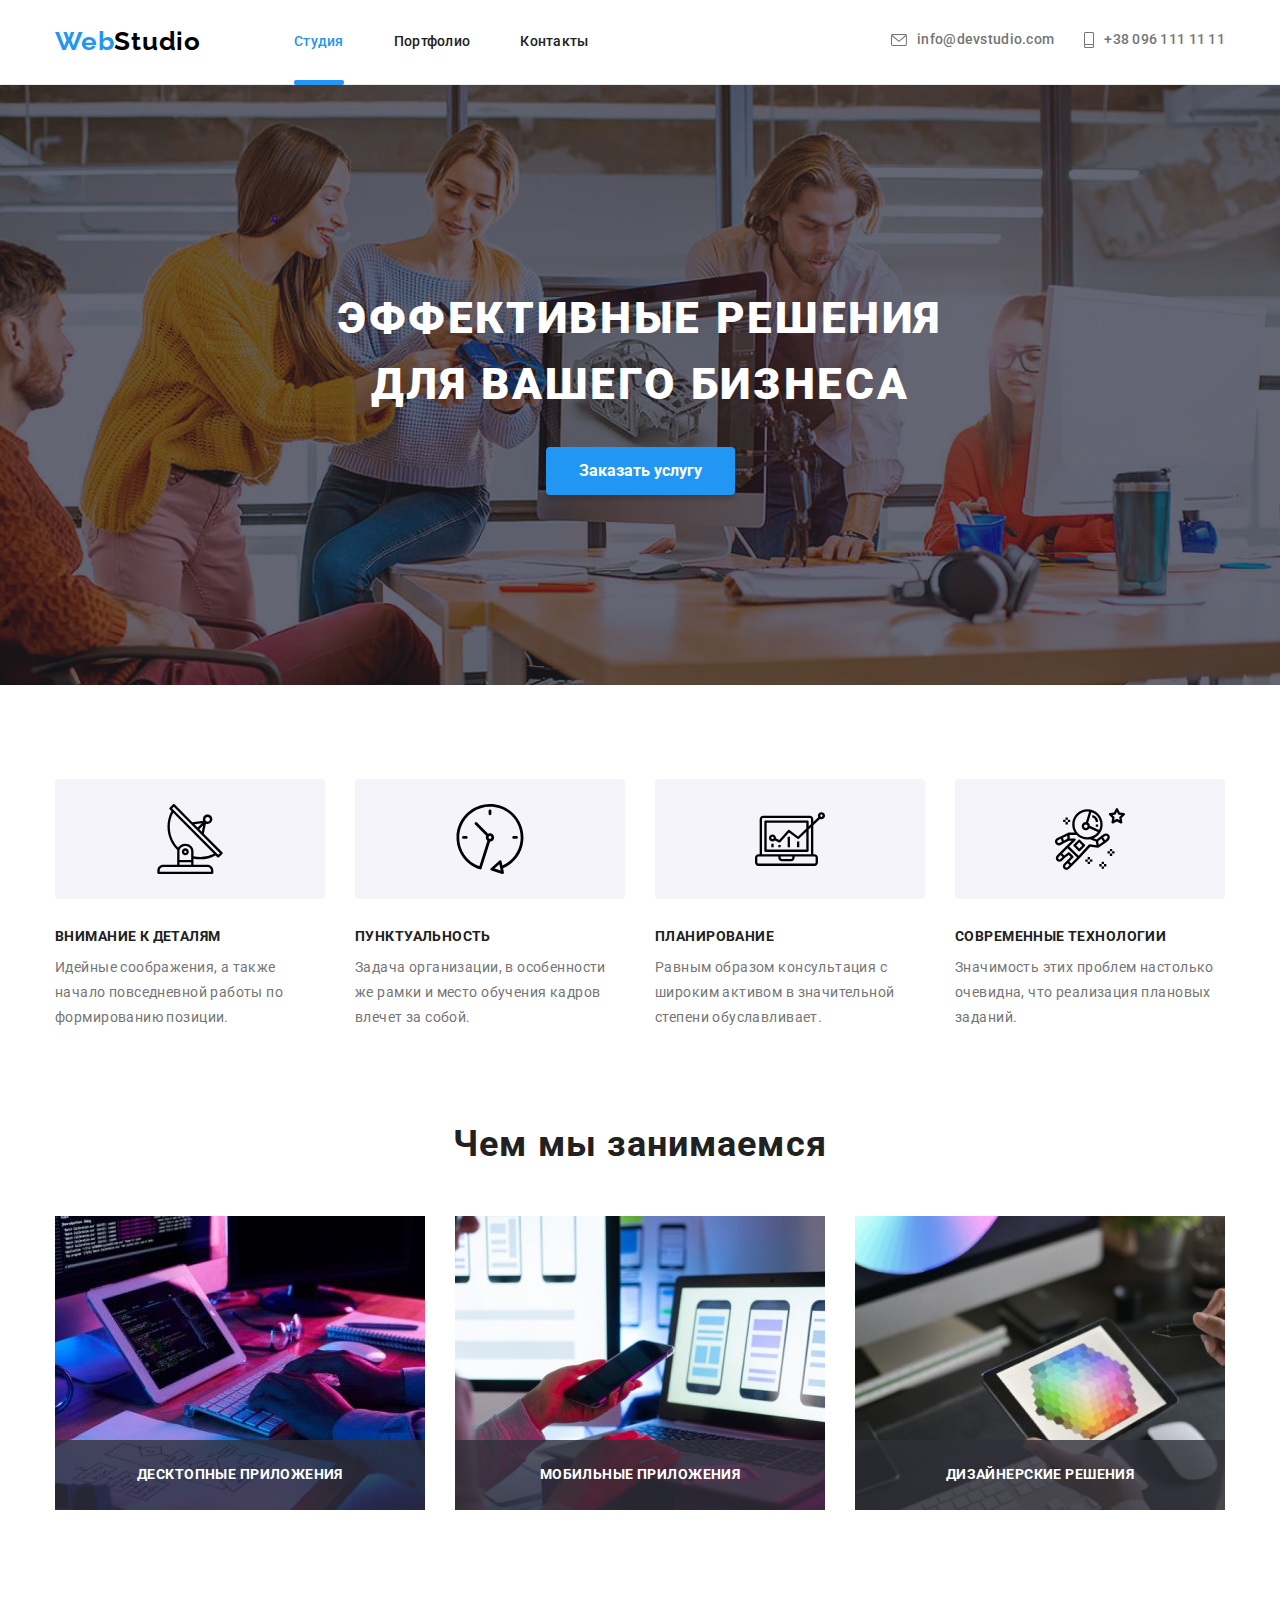
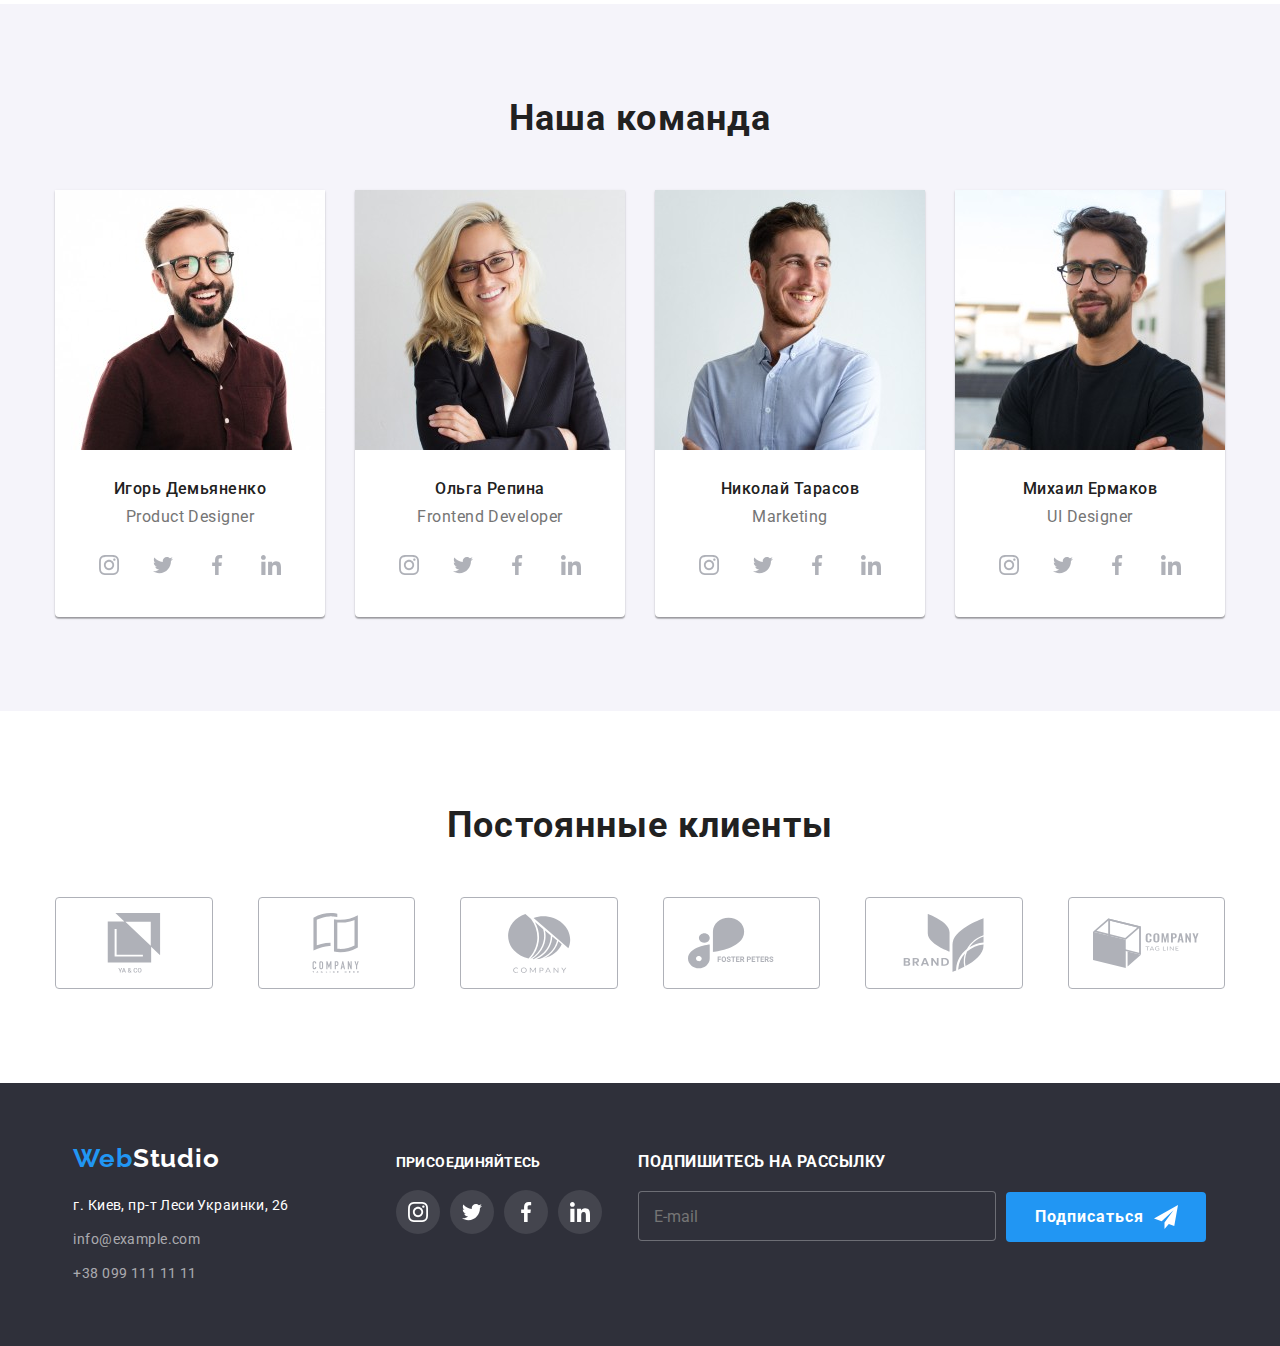
==== commit b53ffeb3: "22.6" ====
--- a/index.html
+++ b/index.html
@@ -116,7 +116,7 @@
                 для вашего бизнеса
             </h1>
             <button data-modal-open class="button" type="button">Заказать услугу</button>
-          
+        
             </div>
         </section>
 
@@ -173,7 +173,19 @@
         
                         <ul class="development__list list">
                             <li class="development__item">
-                                <img class="development__img" src="./images/homework-1/box/img-0.jpg" alt="програмирование" width="370" height="294">
+
+                                <picture>
+                                    <!-- Набір зображень для десктопних екранів -->
+                                    <source
+                                        media="(min-width: 1200px)"
+                                        srcset="
+                                        ./images/do/1.jpg   1x,
+                                        ./images/tim/1-2X.jpg 2x
+                                        "
+                                        type="image/jpg"
+                                    />
+                                    <img class="development__img" src="./images/do/2.jpg" alt="палитра" width="370" height="294">
+                                </picture>
                                 <div class="development__over-thumb">
                                     <p class="development__text-thumb">
                                         Десктопные приложения
@@ -182,7 +194,19 @@
                             </li>
             
                             <li class="development__item">
-                                <img class="development__img" src="./images/homework-1/box/img-1.jpg" alt="телефон" width="370" height="294">
+
+                                <picture>
+                                    <!-- Набір зображень для десктопних екранів -->
+                                    <source
+                                        media="(min-width: 1200px)"
+                                        srcset="
+                                        ./images/do/2.jpg   1x,
+                                        ./images/tim/2-2X.jpg 2x
+                                        "
+                                        type="image/jpg"
+                                    />
+                                    <img class="development__img" src="./images/do/2.jpg" alt="палитра" width="370" height="294">
+                                </picture>
                                 <div class="development__over-thumb">
                                     <p class="development__text-thumb">
                                         Мобильные приложения
@@ -190,7 +214,18 @@
                             </li>
             
                             <li class="development__item">
-                                <img class="development__img" src="./images/homework-1/box/img-2.jpg" alt="палитра" width="370" height="294">
+                                <picture>
+                                    <!-- Набір зображень для десктопних екранів -->
+                                    <source
+                                        media="(min-width: 1200px)"
+                                        srcset="
+                                        ./images/do/3.jpg   1x,
+                                        ./images/tim/3-2X.jpg 2x
+                                        "
+                                        type="image/jpg"
+                                    />
+                                    <img class="development__img" src="./images/do/3.jpg" alt="палитра" width="370" height="294">
+                                </picture>
                                 <div class="development__over-thumb">
                                     <p class="development__text-thumb">
                                         Дизайнерские решения
@@ -206,7 +241,47 @@
             
                     <ul class="team__list list">
                         <li class="team__card">
-                            <img class="team__img" src="./images/homework-1/team/img-3.jpg" alt="Игорь Демьяненко" width="270" height="260">
+
+                            <picture>
+                                <!-- Набір зображень для десктопних екранів -->
+
+                                <source
+                                    media="(min-width: 1200px)"
+                                    srcset="
+                                    ./images/tim/1-l.jpg    1x,
+                                    ./images/tim/1-l-2X.jpg 2x
+                                    "
+                                    type="image/jpg"
+                                />
+                                <!-- Набір зображень для планшетних екранів -->
+                                <source
+                                    media="(min-width: 768px)"
+                                    srcset="
+                                    ./images/tim/1-m.jpg   1x,
+                                    ./images/tim/1-m-2X.jpg 2x
+                                    "
+                                    type="image/jpg"
+                                />
+                                <!-- Набір зображень для мобільних екранів -->
+                                <source
+                                    media="(max-width: 767px)"
+                                    srcset="
+                                    ./images/tim/1-s.jpg   1x,
+                                    ./images/tim/1-s-2x.jpg 2x
+                                    "
+                                    type="image/jpg"
+                                />
+                                <!-- Дефолтне зображення, яке відпрацює у будь-якому випадку -->
+                                <img
+                                class="team__img"
+                                src="./images/tim/1-l.jpg"
+                                alt=""
+                                width="270"
+                                height="260"
+                                loading="lazy"
+                                />
+                            </picture>
+
                             <div class="team__command-title">
                                 <h3 class="team__name">Игорь Демьяненко</h3>
                                 <p class="team__job">Product Designer</p>
@@ -246,7 +321,47 @@
                         </li>
                 
                         <li class="team__card">
-                            <img class="team__img" src="./images/homework-1/team/img-4.jpg" width="270" height="260">
+
+                            <picture>
+                                <!-- Набір зображень для десктопних екранів -->
+
+                                <source
+                                    media="(min-width: 1200px)"
+                                    srcset="
+                                    ./images/tim/2-l.jpg    1x,
+                                    ./images/tim/2-l-2X.jpg 2x
+                                    "
+                                    type="image/jpg"
+                                />
+                                <!-- Набір зображень для планшетних екранів -->
+                                <source
+                                    media="(min-width: 768px)"
+                                    srcset="
+                                    ./images/tim/2-m.jpg   1x,
+                                    ./images/tim/2-m-2X.jpg 2x
+                                    "
+                                    type="image/jpg"
+                                />
+                                <!-- Набір зображень для мобільних екранів -->
+                                <source
+                                    media="(max-width: 767px)"
+                                    srcset="
+                                    ./images/tim/2-s.jpg   1x,
+                                    ./images/tim/2-s-2x.jpg 2x
+                                    "
+                                    type="image/jpg"
+                                />
+                                <!-- Дефолтне зображення, яке відпрацює у будь-якому випадку -->
+                                <img
+                                class="team__img"
+                                src="./images/tim/2-l.jpg"
+                                alt=""
+                                width="270"
+                                height="260"
+                                loading="lazy"
+                                />
+                            </picture>
+
                             <div class="team__command-title">
                                 <h3 class="team__name">Ольга Репина</h3>
                                 <p class="team__job">Frontend Developer</p>
@@ -286,7 +401,48 @@
                         </li>
                 
                         <li class="team__card">
-                            <img class="team__img" src="./images/homework-1/team/img-5.jpg" width="270" height="260">
+                            
+
+                            <picture>
+                                <!-- Набір зображень для десктопних екранів -->
+
+                                <source
+                                    media="(min-width: 1200px)"
+                                    srcset="
+                                    ./images/tim/3-l.jpg    1x,
+                                    ./images/tim/3-l-2X.jpg 2x
+                                    "
+                                    type="image/jpg"
+                                />
+                                <!-- Набір зображень для планшетних екранів -->
+                                <source
+                                    media="(min-width: 768px)"
+                                    srcset="
+                                    ./images/tim/3-m.jpg   1x,
+                                    ./images/tim/3-m-2X.jpg 2x
+                                    "
+                                    type="image/jpg"
+                                />
+                                <!-- Набір зображень для мобільних екранів -->
+                                <source
+                                    media="(max-width: 767px)"
+                                    srcset="
+                                    ./images/tim/3-s.jpg   1x,
+                                    ./images/tim/3-s-2x.jpg 2x
+                                    "
+                                    type="image/jpg"
+                                />
+                                <!-- Дефолтне зображення, яке відпрацює у будь-якому випадку -->
+                                <img
+                                class="team__img"
+                                src="./images/tim/3-l.jpg"
+                                alt=""
+                                width="270"
+                                height="260"
+                                loading="lazy"
+                                />
+                            </picture>
+
                             <div class="team__command-title">
                                 <h3 class="team__name">Николай Тарасов</h3>
                                 <p class="team__job">Marketing</p>
@@ -326,7 +482,47 @@
                         </li>
                 
                         <li class="team__card">
-                            <img class="team__img" src="./images/homework-1/team/img-6.jpg" width="270" height="260">
+                            
+                            <picture>
+                                <!-- Набір зображень для десктопних екранів -->
+
+                                <source
+                                    media="(min-width: 1200px)"
+                                    srcset="
+                                    ./images/tim/4-l.jpg    1x,
+                                    ./images/tim/4-l-2X.jpg 2x
+                                    "
+                                    type="image/jpg"
+                                />
+                                <!-- Набір зображень для планшетних екранів -->
+                                <source
+                                    media="(min-width: 768px)"
+                                    srcset="
+                                    ./images/tim/4-m.jpg   1x,
+                                    ./images/tim/4-m-2X.jpg 2x
+                                    "
+                                    type="image/jpg"
+                                />
+                                <!-- Набір зображень для мобільних екранів -->
+                                <source
+                                    media="(max-width: 767px)"
+                                    srcset="
+                                    ./images/tim/4-s.jpg   1x,
+                                    ./images/tim/4-s-2x.jpg 2x
+                                    "
+                                    type="image/jpg"
+                                />
+                                <!-- Дефолтне зображення, яке відпрацює у будь-якому випадку -->
+                                <img
+                                class="team__img"
+                                src="./images/tim/4-l.jpg"
+                                alt=""
+                                width="270"
+                                height="260"
+                                loading="lazy"
+                                />
+                            </picture>
+
                             <div class="team__command-title">
                                 <h3 class="team__name">Михаил Ермаков</h3>
                                 <p class="team__job">UI Designer</p>
@@ -474,7 +670,7 @@
                 <b class="footer-text-subscribe">Подпишитесь на рассылку</b>
                 <form class="form-subscribe" autocomplete="off" >
                     <label for="footer-email" class="visually-hidden"  >почта</label>
-                    <!-- <input class="input-email" name="email" type="email" id="footer-email" placeholder="E-mail" > -->
+                    <input class="input-email" name="email" type="email" id="footer-email" placeholder="E-mail" > 
                     <button class="button-subscribe" type="submit">
                         <span class="footer-button-content">
                             Подписаться
@@ -536,25 +732,24 @@
                             <span class="form-label" >Комментарий</span>
                             
                             <textarea  class="form-input-comments" name="comments"  placeholder="Введите текст"></textarea>
-             
 
                         </label>
 
                         <label class="form-checkbox">
                             <span class="checkbox-container">
-                              <input class="checkbox" name="agreement" type="checkbox">
-                              <svg class="checkbox-icon-checked" width="16px" height="15px" >
+                            <input class="checkbox" name="agreement" type="checkbox">
+                            <svg class="checkbox-icon-checked" width="16px" height="15px" >
                                 <use  href="./images/icon/sprite.svg#check"></use>
-                              </svg>
-                              <span class="checkbox-icon-unchecked"></span>
+                            </svg>
+                            <span class="checkbox-icon-unchecked"></span>
                             </span>
                             <span class="checkbox-label">
-                              Соглашаюсь с рассылкой и принимаю
-                              <a class="checkbox-label-link" href="" target="_blank" rel="noopener noreferrer">Условия договора</a>
+                            Соглашаюсь с рассылкой и принимаю
+                            <a class="checkbox-label-link" href="" target="_blank" rel="noopener noreferrer">Условия договора</a>
                             </span>
-                          </label>
-
-                          <button  class="button-subscribe button-subscribe-crnter" type="submit">Отправить</button>
+                        </label>
+
+                        <button  class="button-subscribe button-subscribe-crnter" type="submit">Отправить</button>
     
 
                     </form>
--- a/css/main.min.css
+++ b/css/main.min.css
@@ -1,2 +1,2 @@
-html{-webkit-box-sizing:border-box;box-sizing:border-box}*,*::after,*::before{-webkit-box-sizing:inherit;box-sizing:inherit}body{color:var(--primary-text-color);background-color:var(--primary-background-color);font-family:'Roboto',sans-serif;letter-spacing:0.03em}ul{margin:0;padding:0;list-style:none}img{display:block;width:100%;height:auto}h1,h2,h3,h4,h5,h6,p{margin:0}a{list-style-type:none;text-decoration:none}:root{--title-text-color: #212121;--primary-text-color: #757575;--accent-color: #2196F3;--primary-background-color: #FFFFFF;--second-background-color: #2F303A;--third-background-color:#F5F4FA;--logo-text-color: #000000;--icon-color: #AFB1B8;--button-bg: #2196f3;--secondary-light-bg: #f5f4fa}.container{padding-left:15px;padding-right:15px;margin-left:auto;margin-right:auto}@media screen and (min-width: 480px){.container{width:448px}}@media screen and (min-width: 480px){.container{width:448px}}@media screen and (min-width: 768px){.container{width:720px}}@media screen and (min-width: 1200px){.container{width:1200px}}.section{padding-top:60px;padding-bottom:60px}@media screen and (min-width: 768px){.section{padding-top:60px;padding-bottom:60px}}@media screen and (min-width: 1200px){.section{padding-top:94px;padding-bottom:94px}}.visually-hidden{position:absolute;width:1px;height:1px;margin:-1px;border:0;padding:0;white-space:nowrap;-webkit-clip-path:inset(100%);clip-path:inset(100%);clip:rect(0 0 0 0);overflow:hidden}.header{bottom:20px;border-bottom:1px solid #ececec}.header-container{position:relative;padding-top:10px;padding-bottom:10px}@media screen and (min-width: 768px){.header-container{display:-webkit-box;display:-ms-flexbox;display:flex;-webkit-box-align:center;-ms-flex-align:center;align-items:center;-webkit-box-orient:horizontal;-webkit-box-direction:normal;-ms-flex-direction:row;flex-direction:row}}@media screen and (min-width: 768px){.header-container{padding-top:0px;padding-bottom:0px}}.menu-button{margin:0;padding:0;border:none;background-color:transparent;position:absolute;top:6px;right:15px;display:-webkit-box;display:-ms-flexbox;display:flex;-webkit-box-pack:center;-ms-flex-pack:center;justify-content:center;-webkit-box-align:center;-ms-flex-align:center;align-items:center;background-color:#fff;cursor:pointer;border:none;background-color:transparent;z-index:10}@media screen and (max-width: 767px){.menu-button.is-open .icon-menu,.menu-button .icon-cross{display:none}}@media screen and (max-width: 767px){.menu-button.is-open .icon-cross{display:block}}@media screen and (min-width: 767px){.menu-button{display:none}}.menu-container{display:none;top:100%;left:0;width:100%;background-color:white}@media screen and (max-width: 767px){.menu-container{position:absolute;padding:40px 48px}}.menu-container.is-open{display:block;top:0;z-index:2}.menu-container{display:none}.menu-container.is-open{display:block}@media screen and (min-width: 768px){.menu-container{display:-webkit-box;display:-ms-flexbox;display:flex}}.logo{font-family:'Raleway';font-style:normal;font-weight:700;font-size:26px;line-height:1.19;letter-spacing:0.03em;text-decoration:none}.logo.accent{color:var(--accent-color)}.logo.basic{color:var(--logo-text-color)}.navigation__logo{margin-right:93px}@media screen and (min-width: 768px) and (max-width: 1199.98px){.navigation__logo{margin-right:83px}}@media screen and (min-width: 768px){.navigation-list{display:-webkit-box;display:-ms-flexbox;display:flex}.navigation-list .link-navigation{display:block;padding-top:32px;padding-bottom:32px}}.navigation-list.item:not(:last-child){margin-right:50px}@media screen and (max-width: 767.98px){.navigation{margin-bottom:50px}}@media screen and (min-width: 768px){.navigation{display:-webkit-box;display:-ms-flexbox;display:flex;-webkit-box-align:center;-ms-flex-align:center;align-items:center}}@media screen and (min-width: 768px){.header-group{display:-webkit-box;display:-ms-flexbox;display:flex;margin-left:auto}}.item-navigation{list-style-type:none}.item-navigation:not(:last-child){margin-bottom:34px}@media screen and (min-width: 768px){.item-navigation:not(:last-child){margin-right:50px;margin-bottom:0}}@media screen and (min-width: 768px) and (max-width: 1199.98px){.item-navigation:not(:last-child){margin-right:30px;margin-bottom:0}}.link-navigation{font-family:'Roboto';font-style:normal;font-weight:500;font-size:40px;line-height:1.4;letter-spacing:0.02em;color:var(--title-text-color);text-decoration:none;-webkit-transition:color 250ms cubic-bezier(0.4, 0, 0.2, 1);transition:color 250ms cubic-bezier(0.4, 0, 0.2, 1)}@media screen and (min-width: 768px){.link-navigation{font-size:14px}}.link-after{position:relative;color:var(--accent-color)}@media screen and (min-width: 768px){.link-after::after{position:absolute;content:"";display:block;width:100%;height:5px;border-radius:2px;background-color:var(--button-bg);left:0;bottom:0;bottom:-1px}}.group-item{list-style-type:none}@media screen and (min-width: 768px){.group-item{margin-left:30px}}.link-contact{font-weight:500;line-height:1.4;letter-spacing:0.02em;color:var(--primary-text-color);text-decoration:none;-webkit-transition:color 250ms cubic-bezier(0.4, 0, 0.2, 1);transition:color 250ms cubic-bezier(0.4, 0, 0.2, 1)}@media screen and (max-width: 767px){.link-contact{font-size:24px}}@media screen and (min-width: 1200px){.link-contact{padding-top:32px;padding-bottom:32px;font-size:14px;line-height:1.14;margin-bottom:0}}@media screen and (min-width: 768px){.link-contact{-webkit-box-align:center;-ms-flex-align:center;align-items:center;display:-webkit-box;display:-ms-flexbox;display:flex}}@media screen and (max-width: 767px){.link-contact--corent{font-size:34px;color:var(--accent-color);display:block;padding-bottom:32px;font-weight:500;line-height:1.18;letter-spacing:0.02em}}@media screen and (min-width: 768px) and (max-width: 1199.98px){.link-contact--corent{padding-top:10px}}@media screen and (max-width: 767px){.site-nav{display:-webkit-box;display:-ms-flexbox;display:flex;-webkit-box-orient:vertical;-webkit-box-direction:reverse;-ms-flex-direction:column-reverse;flex-direction:column-reverse}}@media screen and (min-width: 768px) and (max-width: 1199.98px){.site-nav{display:-webkit-box;display:-ms-flexbox;display:flex;-webkit-box-orient:vertical;-webkit-box-direction:normal;-ms-flex-direction:column;flex-direction:column;font-size:12px;line-height:1.16;margin-top:auto;margin-bottom:auto}}@media screen and (min-width: 768px){.site-nav.list{display:-webkit-box;display:-ms-flexbox;display:flex;margin-left:auto}}.link-navigation{cursor:pointer}.link-navigation:hover,.link-navigation:focus{color:var(--accent-color)}.link-contact{cursor:pointer}.link-contact:hover,.link-contact:focus{color:var(--accent-color)}.icon{margin-right:10px;fill:currentColor;-webkit-transition:color 250ms cubic-bezier(0.4, 0, 0.2, 1);transition:color 250ms cubic-bezier(0.4, 0, 0.2, 1)}@media screen and (max-width: 767px){.icon{display:none}}.icon:hover,.icon:focus{color:var(--accent-color)}.menu__link{font-weight:500;font-size:18px;line-height:22px;letter-spacing:0.02em;color:var(--accent-color)}.menu__list{display:none}@media screen and (max-width: 767px){.menu__list{display:-webkit-box;display:-ms-flexbox;display:flex;margin-top:150px}}.menu__item{display:inline-block;margin-right:10px;padding-right:10px;border-right:1px solid rgba(33,33,33,0.2)}@media screen and (max-width: 1199.98px){.address-list{margin-bottom:60px}}.hero{background-color:#2F303A;text-align:center;padding-top:200px;padding-bottom:200px;max-width:1600px;height:600px;margin-left:auto;margin-right:auto;background-position:center;background-size:contain;background-repeat:no-repeat;background-size:cover}@media screen and (min-width: 480px){.hero{background-image:-webkit-gradient(linear, left top, right top, from(rgba(47,48,58,0.4)), to(rgba(47,48,58,0.4))),url(/images/hero/Header-img.jpg);background-image:linear-gradient(to right, rgba(47,48,58,0.4), rgba(47,48,58,0.4)),url(/images/hero/Header-img.jpg)}}@media screen and (min-width: 768px) and (max-width: 1199.98px){.hero{background-image:-webkit-gradient(linear, left top, right top, from(rgba(47,48,58,0.4)), to(rgba(47,48,58,0.4))),url(/images/hero/Header.jpg);background-image:linear-gradient(to right, rgba(47,48,58,0.4), rgba(47,48,58,0.4)),url(/images/hero/Header.jpg)}}@media screen and (min-width: 1200px){.hero{background-image:-webkit-gradient(linear, left top, right top, from(rgba(47,48,58,0.4)), to(rgba(47,48,58,0.4))),url(..//images/hero/Img.jpg);background-image:linear-gradient(to right, rgba(47,48,58,0.4), rgba(47,48,58,0.4)),url(..//images/hero/Img.jpg)}}.hero__header{font-weight:900;font-size:44px;line-height:1.5;text-align:center;letter-spacing:0.06em;text-transform:uppercase;color:#FFFFFF;margin-bottom:30px}.button{background:#2196F3;font-weight:700;font-size:16px;line-height:1.8;color:#FFFFFF;-webkit-box-align:center;-ms-flex-align:center;align-items:center;text-align:center;border:0;-webkit-box-shadow:0px 4px 4px rgba(0,0,0,0.15);box-shadow:0px 4px 4px rgba(0,0,0,0.15);border-radius:4px;padding:10px 33px;cursor:pointer}.title-section{margin-bottom:50px;font-weight:700;font-size:36px;line-height:1.16;letter-spacing:0.03em;color:var(--title-text-color);text-align:center;margin-bottom:50px}@media screen and (min-width: 768px){.feature__list{display:-webkit-box;display:-ms-flexbox;display:flex;-ms-flex-wrap:wrap;flex-wrap:wrap}}@media screen and (min-width: 1200px){.feature__list{display:-webkit-box;display:-ms-flexbox;display:flex}}@media screen and (min-width: 480px){.feature__item{-ms-flex-preferred-size:100%;flex-basis:100%}}@media screen and (min-width: 768px){.feature__item{-ms-flex-preferred-size:calc((100% - 30px) / 2);flex-basis:calc((100% - 30px) / 2)}}@media screen and (min-width: 1200px){.feature__item{-ms-flex-preferred-size:calc((100% - 90px) / 4);flex-basis:calc((100% - 90px) / 4)}}@media screen and (max-width: 767.98px){.feature__item:not(:last-child){margin-bottom:30px}}@media screen and (min-width: 1200px){.feature__item:not(:last-child){margin-right:30px}}@media screen and (min-width: 768px) and (max-width: 1199.98px){.feature__item:not(:nth-last-child(-n+2)){margin-bottom:30px}.feature__item:nth-child(odd){margin-right:30px}}.feature__background{display:-webkit-box;display:-ms-flexbox;display:flex;height:120px;background-color:var(--secondary-light-bg);margin-bottom:30px;-webkit-box-align:center;-ms-flex-align:center;align-items:center;-webkit-box-pack:center;-ms-flex-pack:center;justify-content:center;border-radius:4px}.feature__name{font-weight:700;font-size:14px;line-height:1.14;letter-spacing:0.03em;text-transform:uppercase;color:var(--title-text-color);margin-bottom:10px}.feature__description{font-weight:400;font-size:14px;line-height:1.8;letter-spacing:0.03em;color:var(--primary-text-color)}.development{padding-top:0px;display:none}@media screen and (min-width: 1200px){.development{display:block}}.development__list{display:-webkit-box;display:-ms-flexbox;display:flex}.development__item{margin-right:30px;position:relative}.development__item:nth-child(3n){margin-right:0}.development__text-thumb{color:var(--primary-background-color);font-weight:700;text-transform:uppercase;letter-spacing:0.03em;font-size:14px;line-height:1.14}.development__over-thumb{position:absolute;display:-webkit-box;display:-ms-flexbox;display:flex;-webkit-box-pack:center;-ms-flex-pack:center;justify-content:center;-webkit-box-align:center;-ms-flex-align:center;align-items:center;width:370px;height:70px;left:0;bottom:0;background-color:rgba(47,48,58,0.8)}.team{background:#F5F4FA}@media screen and (min-width: 768px){.list.team__list{display:-webkit-box;display:-ms-flexbox;display:flex;-ms-flex-wrap:wrap;flex-wrap:wrap}}@media screen and (min-width: 1200px){.list.team__list{display:-webkit-box;display:-ms-flexbox;display:flex}}.team__card{background-color:var(--primary-background-color);-webkit-box-shadow:0px 1px 3px rgba(0,0,0,0.12),0px 1px 1px rgba(0,0,0,0.14),0px 2px 1px rgba(0,0,0,0.2);box-shadow:0px 1px 3px rgba(0,0,0,0.12),0px 1px 1px rgba(0,0,0,0.14),0px 2px 1px rgba(0,0,0,0.2);border-radius:0px 0px 4px 4px}@media screen and (min-width: 480px){.team__card{-ms-flex-preferred-size:100%;flex-basis:100%}}@media screen and (min-width: 768px){.team__card{-ms-flex-preferred-size:calc((100% - 30px) / 2);flex-basis:calc((100% - 30px) / 2)}}@media screen and (min-width: 1200px){.team__card{-ms-flex-preferred-size:calc((100% - 90px) / 4);flex-basis:calc((100% - 90px) / 4);margin-right:30px}.team__card:last-child{margin-right:0}}@media screen and (min-width: 768px) and (max-width: 1199.98px){.team__card:not(:nth-last-child(-n+2)){margin-bottom:30px}.team__card:nth-child(odd){margin-right:30px}}@media screen and (max-width: 767.98px){.team__card:not(:last-child){margin-bottom:30px}}.team__command-title{padding-top:30px;padding-bottom:30px;text-align:center}.team__name{font-weight:500;font-size:16px;line-height:1.18;text-align:center;letter-spacing:0.03em;color:var(--title-text-color);margin-bottom:10px}.team__job{font-weight:400;font-size:16px;line-height:1.18;text-align:center;letter-spacing:0.03em;color:var(--primary-text-color)}.socials{display:-webkit-box;display:-ms-flexbox;display:flex;-webkit-box-pack:center;-ms-flex-pack:center;justify-content:center;-webkit-box-align:center;-ms-flex-align:center;align-items:center;margin-top:16px}.socials__item:not(:last-child){margin-right:10px}.socials-link{display:-webkit-box;display:-ms-flexbox;display:flex;-webkit-box-align:center;-ms-flex-align:center;align-items:center;-webkit-box-pack:center;-ms-flex-pack:center;justify-content:center;fill:var(--icon-color);width:44px;height:44px;background-color:rgba(255,255,255,0.1);border-radius:50%;-webkit-transition:background-color 250ms cubic-bezier(0.4, 0, 0.2, 1);transition:background-color 250ms cubic-bezier(0.4, 0, 0.2, 1)}.socials-link:hover,.socials-link:focus{background-color:var(--button-bg)}.socials-link:hover .socials__icon,.socials-link:focus .socials__icon{fill:var(--primary-background-color)}.socials__item{display:-webkit-box;display:-ms-flexbox;display:flex;-webkit-box-pack:center;-ms-flex-pack:center;justify-content:center;-webkit-box-align:center;-ms-flex-align:center;align-items:center;width:44px;height:44px;padding:0px;border:none;background-color:var(--primary-background-color);border-radius:50%;background-repeat:no-repeat;background-size:20px;background-position:center;color:var(--icon-color)}.socials__icon{fill:var(--icon-color);-webkit-transition:fill 250ms cubic-bezier(0.4, 0, 0.2, 1);transition:fill 250ms cubic-bezier(0.4, 0, 0.2, 1)}.clients__list{display:-webkit-box;display:-ms-flexbox;display:flex;margin:-15px}@media screen and (max-width: 1199.98px){.clients__list{-ms-flex-wrap:wrap;flex-wrap:wrap}}.clients__item{display:-webkit-box;display:-ms-flexbox;display:flex;-webkit-box-align:center;-ms-flex-align:center;align-items:center;-webkit-box-pack:center;-ms-flex-pack:center;justify-content:center;-webkit-box-sizing:border-box;box-sizing:border-box;cursor:pointer;height:92px;margin:15px}@media screen and (min-width: 480px){.clients__item{-ms-flex-preferred-size:calc((100% - 60px) / 2);flex-basis:calc((100% - 60px) / 2)}}@media screen and (min-width: 768px) and (max-width: 1199.98px){.clients__item{-ms-flex-preferred-size:calc((100% - 90px) / 3);flex-basis:calc((100% - 90px) / 3)}}@media screen and (min-width: 1200px){.clients__item{-ms-flex-preferred-size:calc((100% - 180px) / 6);flex-basis:calc((100% - 180px) / 6)}}@media screen and (min-width: 1200px){.clients__item:not(:last-child){margin-right:30px}}.clients__link{display:-webkit-box;display:-ms-flexbox;display:flex;width:100%;height:100%;-webkit-box-pack:center;-ms-flex-pack:center;justify-content:center;-webkit-box-align:center;-ms-flex-align:center;align-items:center;color:var(--icon-color);border:1px solid var(--icon-color);border-radius:4px;cursor:pointer;-webkit-transition:color 250ms cubic-bezier(0.4, 0, 0.2, 1),border 250ms cubic-bezier(0.4, 0, 0.2, 1);transition:color 250ms cubic-bezier(0.4, 0, 0.2, 1),border 250ms cubic-bezier(0.4, 0, 0.2, 1)}.clients__link:hover,.clients__link:focus{color:var(--button-bg);border:1px solid var(--button-bg)}.clients__logo{width:106px;height:60px;fill:currentColor}.footer{background-color:var(--second-background-color);padding-top:60px;padding-bottom:60px}@media screen and (max-width: 1198px){.footer{text-align:center}}@media screen and (min-width: 768px){.footer-flex{display:-webkit-box;display:-ms-flexbox;display:flex;-ms-flex-wrap:wrap;flex-wrap:wrap;-webkit-box-align:baseline;-ms-flex-align:baseline;align-items:baseline;-ms-flex-pack:distribute;justify-content:space-around}}@media screen and (max-width: 768px){.footer-form-container{display:-webkit-box;display:-ms-flexbox;display:flex;-webkit-box-orient:vertical;-webkit-box-direction:normal;-ms-flex-direction:column;flex-direction:column;-webkit-box-align:center;-ms-flex-align:center;align-items:center}}.address-item{list-style-type:none}.link-map{font-family:'Roboto';font-style:normal;font-weight:400;font-size:14px;line-height:1.7;letter-spacing:0.03em;color:var(--primary-background-color);text-decoration:none}.link-address{font-family:'Roboto';font-style:normal;font-weight:400;font-size:14px;line-height:1.8;letter-spacing:0.03em;color:rgba(255,255,255,0.6);text-decoration:none}@media screen and (min-width: 1200px){.footer-flex{display:-webkit-box;display:-ms-flexbox;display:flex;-webkit-box-align:baseline;-ms-flex-align:baseline;align-items:baseline}}.footer .logo-position{display:block;margin-bottom:20px}.logotype{font-family:'Raleway';font-weight:700;font-size:26px;line-height:1.19;letter-spacing:0.03em;text-decoration:none;margin-bottom:20px}.logotype .start{color:var(--accent-color)}.logotype .end{color:var(--primary-background-color)}.address-item.map{margin-bottom:9px}.address-item.address{margin-bottom:9px}.footer-social-list{-webkit-box-pack:center;-ms-flex-pack:center;justify-content:center;display:-webkit-box;display:-ms-flexbox;display:flex}@media screen and (min-width: 1200px){.footer-social-list{display:-webkit-box;display:-ms-flexbox;display:flex;-webkit-box-pack:center;-ms-flex-pack:center;justify-content:center}}@media screen and (min-width: 1200px){.footer-social{margin-left:70px}}@media screen and (max-width: 1199.98px){.footer-social{margin-bottom:60px}}.footer-so-text{font-family:Roboto;font-style:normal;font-weight:700;font-size:14px;line-height:1.16;letter-spacing:0.03em;text-transform:uppercase;color:#ffffff;margin-bottom:20px}.footer-socials-icon{width:20px;height:20px;fill:#ffffff}.footer-socials-item:not(:last-child){margin-right:10px}.footer-text-subscribe{display:inline-block;margin-bottom:20px;color:#fff;line-height:1.14;text-transform:uppercase}@media screen and (min-width: 768px) and (max-width: 1198){.form-subscribe{display:-webkit-box;display:-ms-flexbox;display:flex;-webkit-box-orient:vertical;-webkit-box-direction:normal;-ms-flex-direction:column;flex-direction:column;-webkit-box-align:center;-ms-flex-align:center;align-items:center}}@media screen and (max-width: 1199.98px){.form-subscribe{display:-webkit-box;display:-ms-flexbox;display:flex;-webkit-box-orient:vertical;-webkit-box-direction:normal;-ms-flex-direction:column;flex-direction:column;-webkit-box-align:center;-ms-flex-align:center;align-items:center}}@media screen and (min-width: 1200px){.form-subscribe{display:-webkit-box;display:-ms-flexbox;display:flex;-webkit-box-align:baseline;-ms-flex-align:baseline;align-items:baseline}}.input-email{width:358px;height:50px;margin-right:10px;border-radius:4px;padding:15px;font-size:16px;line-height:1.25;color:#fff;background-color:var(--second-background-color);border:1px solid rgba(255,255,255,0.3);outline:1;-webkit-transition:border 250ms cubic-bezier(0.4, 0, 0.2, 1),-webkit-box-shadow 250ms cubic-bezier(0.4, 0, 0.2, 1);transition:border 250ms cubic-bezier(0.4, 0, 0.2, 1),-webkit-box-shadow 250ms cubic-bezier(0.4, 0, 0.2, 1);transition:border 250ms cubic-bezier(0.4, 0, 0.2, 1),box-shadow 250ms cubic-bezier(0.4, 0, 0.2, 1);transition:border 250ms cubic-bezier(0.4, 0, 0.2, 1),box-shadow 250ms cubic-bezier(0.4, 0, 0.2, 1),-webkit-box-shadow 250ms cubic-bezier(0.4, 0, 0.2, 1)}.input-email:hover,.input-email:focus{outline:0;border:1px solid rgba(255,255,255,0.6);-webkit-box-shadow:0px 4px 4px rgba(0,0,0,0.171);box-shadow:0px 4px 4px rgba(0,0,0,0.171)}@media screen and (max-width: 1199.98px){.input-email{margin-bottom:20px}}.button-subscribe{padding:10px 16px;width:200px;height:50px;background-color:var(--button-bg);color:var(--primary-background-color);font-weight:700;font-size:16px;line-height:1.87;letter-spacing:0.06em;cursor:pointer;border-radius:4px;border:0;-webkit-box-shadow:250 ms cubic-bezier(0.4, 0, 0.2, 1);box-shadow:250 ms cubic-bezier(0.4, 0, 0.2, 1)}.button-subscribe:hover,.button-subscribe:focus{-webkit-box-shadow:0px 4px 4px rgba(0,0,0,0.153);box-shadow:0px 4px 4px rgba(0,0,0,0.153)}.footer-button-content{-webkit-box-pack:center;-ms-flex-pack:center;justify-content:center;-webkit-box-align:center;-ms-flex-align:center;align-items:center}@media screen and (min-width: 1200px){.footer-button-content{display:-webkit-box;display:-ms-flexbox;display:flex;-webkit-box-pack:center;-ms-flex-pack:center;justify-content:center;-webkit-box-align:center;-ms-flex-align:center;align-items:center}}.footer-button-icon{margin-left:10px}.portfolio__button-list{list-style-type:none;display:-webkit-box;display:-ms-flexbox;display:flex;-ms-flex-wrap:wrap;flex-wrap:wrap;margin-bottom:40px}@media screen and (min-width: 768px){.portfolio__button-list{-webkit-box-pack:center;-ms-flex-pack:center;justify-content:center}}.portfolio__info{-webkit-box-flex:1;-ms-flex-positive:1;flex-grow:1;padding:20px 24px;border-bottom:1px solid #eee;border-left:1px solid #eee;border-right:1px solid #eee}.btn{cursor:pointer;font-weight:500;font-size:16px;line-height:1.62;text-align:center;letter-spacing:0.03em;color:var(--title-text-color);background-color:#F5F4FA;border:0;border-radius:4px;padding:6px 22px;-webkit-transition:color 250ms cubic-bezier(0.4, 0, 0.2, 1),background 250ms cubic-bezier(0.4, 0, 0.2, 1),border-radius 250ms cubic-bezier(0.4, 0, 0.2, 1),-webkit-box-shadow 250ms cubic-bezier(0.4, 0, 0.2, 1);transition:color 250ms cubic-bezier(0.4, 0, 0.2, 1),background 250ms cubic-bezier(0.4, 0, 0.2, 1),border-radius 250ms cubic-bezier(0.4, 0, 0.2, 1),-webkit-box-shadow 250ms cubic-bezier(0.4, 0, 0.2, 1);transition:color 250ms cubic-bezier(0.4, 0, 0.2, 1),background 250ms cubic-bezier(0.4, 0, 0.2, 1),box-shadow 250ms cubic-bezier(0.4, 0, 0.2, 1),border-radius 250ms cubic-bezier(0.4, 0, 0.2, 1);transition:color 250ms cubic-bezier(0.4, 0, 0.2, 1),background 250ms cubic-bezier(0.4, 0, 0.2, 1),box-shadow 250ms cubic-bezier(0.4, 0, 0.2, 1),border-radius 250ms cubic-bezier(0.4, 0, 0.2, 1),-webkit-box-shadow 250ms cubic-bezier(0.4, 0, 0.2, 1)}.btn:hover,.btn:focus{background:var(--accent-color);color:var(--primary-background-color);border-radius:4px;-webkit-box-shadow:0px 3px 1px rgba(0,0,0,0.1),0px 1px 2px rgba(0,0,0,0.08),0px 2px 2px rgba(0,0,0,0.12);box-shadow:0px 3px 1px rgba(0,0,0,0.1),0px 1px 2px rgba(0,0,0,0.08),0px 2px 2px rgba(0,0,0,0.12)}.btn:active{color:var(--title-text-color)}.portfolio__filter-button{margin-right:8px}@media screen and (max-width: 767.98px){.portfolio__filter-button:not(:nth-last-child(-n+2)){margin-bottom:15px}}.portfolio__card-list{display:-webkit-box;display:-ms-flexbox;display:flex;-ms-flex-wrap:wrap;flex-wrap:wrap;margin-top:50px}@media screen and (max-width: 1199.98px){.portfolio__card-example{display:block;width:100%;margin-bottom:30px}}@media screen and (min-width: 768px) and (max-width: 1199.98px){.portfolio__card-example{-ms-flex-preferred-size:calc((100% - 30px) / 2);flex-basis:calc((100% - 30px) / 2)}}@media screen and (min-width: 1200px){.portfolio__card-example{margin-right:30px;margin-bottom:30px}.portfolio__card-example:nth-child(3n){margin-right:0}.portfolio__card-example:nth-last-child(-n+3){margin-bottom:0}}@media screen and (min-width: 768px) and (max-width: 1199.98px){.portfolio__card-example:nth-child(odd){margin-right:30px}}.portfolio__name-works{font-weight:700;font-size:18px;line-height:2;letter-spacing:0.06em;color:var(--title-text-color);margin-bottom:4px}.portfolio__type{font-weight:400;font-size:16px;line-height:1.8;letter-spacing:0.03em;color:var(--primary-text-color)}.portfolio__link{display:block;-webkit-transition:-webkit-box-shadow 250ms cubic-bezier(0.4, 0, 0.2, 1);transition:-webkit-box-shadow 250ms cubic-bezier(0.4, 0, 0.2, 1);transition:box-shadow 250ms cubic-bezier(0.4, 0, 0.2, 1);transition:box-shadow 250ms cubic-bezier(0.4, 0, 0.2, 1), -webkit-box-shadow 250ms cubic-bezier(0.4, 0, 0.2, 1)}.portfolio__link:hover,.portfolio__link:focus{-webkit-box-shadow:0px 1px 1px rgba(0,0,0,0.12),0px 4px 4px rgba(0,0,0,0.06),1px 4px 6px rgba(0,0,0,0.16);box-shadow:0px 1px 1px rgba(0,0,0,0.12),0px 4px 4px rgba(0,0,0,0.06),1px 4px 6px rgba(0,0,0,0.16)}.portfolio__thumb-card{position:relative;overflow:hidden}.portfolio__text-card{position:absolute;display:-webkit-box;display:-ms-flexbox;display:flex;top:0;left:0;width:100%;height:100%;padding:63px 24px;font-size:18px;line-height:1.56;letter-spacing:0.03em;color:var(--primary-background-color);background-color:rgba(33,150,243,0.9);-webkit-transform:translateY(100%);transform:translateY(100%);-webkit-transition:-webkit-transform 250ms cubic-bezier(0.4, 0, 0.2, 1);transition:-webkit-transform 250ms cubic-bezier(0.4, 0, 0.2, 1);transition:transform 250ms cubic-bezier(0.4, 0, 0.2, 1);transition:transform 250ms cubic-bezier(0.4, 0, 0.2, 1), -webkit-transform 250ms cubic-bezier(0.4, 0, 0.2, 1)}.portfolio__link:hover .portfolio__text-card,.portfolio__link:focus .portfolio__text-card{-webkit-transform:translateY(0);transform:translateY(0)}.backdrop.is-hidden{opacity:0;pointer-events:none}.backdrop{position:fixed;top:0;left:0;padding:93px 15px;z-index:10;overflow-y:scroll;width:100%;height:100%;opacity:1;-webkit-transition:opacity 250ms cubic-bezier(0.4, 0, 0.2, 1);transition:opacity 250ms cubic-bezier(0.4, 0, 0.2, 1);background:rgba(0,0,0,0.2)}@media screen and (min-width: 480px){.modal{position:relative;opacity:1;-webkit-transition:opacity 250ms cubic-bezier(0.4, 0, 0.2, 1);transition:opacity 250ms cubic-bezier(0.4, 0, 0.2, 1);-webkit-transition:opacity 250ms cubic-bezier(0.4, 0, 0.2, 1),background-color 250ms cubic-bezier(0.4, 0, 0.2, 1),-webkit-transform 250ms cubic-bezier(0.4, 0, 0.2, 1),-webkit-box-shadow 250ms cubic-bezier(0.4, 0, 0.2, 1);transition:opacity 250ms cubic-bezier(0.4, 0, 0.2, 1),background-color 250ms cubic-bezier(0.4, 0, 0.2, 1),-webkit-transform 250ms cubic-bezier(0.4, 0, 0.2, 1),-webkit-box-shadow 250ms cubic-bezier(0.4, 0, 0.2, 1);transition:transform 250ms cubic-bezier(0.4, 0, 0.2, 1),box-shadow 250ms cubic-bezier(0.4, 0, 0.2, 1),opacity 250ms cubic-bezier(0.4, 0, 0.2, 1),background-color 250ms cubic-bezier(0.4, 0, 0.2, 1);transition:transform 250ms cubic-bezier(0.4, 0, 0.2, 1),box-shadow 250ms cubic-bezier(0.4, 0, 0.2, 1),opacity 250ms cubic-bezier(0.4, 0, 0.2, 1),background-color 250ms cubic-bezier(0.4, 0, 0.2, 1),-webkit-transform 250ms cubic-bezier(0.4, 0, 0.2, 1),-webkit-box-shadow 250ms cubic-bezier(0.4, 0, 0.2, 1);background-color:#fff;-webkit-box-shadow:0px 1px 3px rgba(0,0,0,0.12),0px 1px 1px rgba(0,0,0,0.14),0px 2px 1px rgba(0,0,0,0.2);box-shadow:0px 1px 3px rgba(0,0,0,0.12),0px 1px 1px rgba(0,0,0,0.14),0px 2px 1px rgba(0,0,0,0.2);border-radius:4px;padding:40px;cursor:pointer;width:100%}}@media screen and (min-width: 768px) and (max-width: 1199.98px){.modal{position:absolute;top:50%;left:50%;-webkit-transform:translate(-50%, -50%) scale(1);transform:translate(-50%, -50%) scale(1);max-width:450px;width:100%}}@media screen and (min-width: 1200px){.modal{max-width:528px;max-height:581px;position:absolute;top:50%;left:50%;-webkit-transform:translate(-50%, -50%);transform:translate(-50%, -50%);padding:40px;background-color:var(--primary-background-color);background:#FFFFFF;-webkit-transition:opacity 250ms cubic-bezier(0.4, 0, 0.2, 1);transition:opacity 250ms cubic-bezier(0.4, 0, 0.2, 1);-webkit-box-shadow:0px 1px 3px rgba(0,0,0,0.12),0px 1px 1px rgba(0,0,0,0.14),0px 2px 1px rgba(0,0,0,0.2);box-shadow:0px 1px 3px rgba(0,0,0,0.12),0px 1px 1px rgba(0,0,0,0.14),0px 2px 1px rgba(0,0,0,0.2);border-radius:4px}}.close-button{position:absolute;top:8px;right:8px;width:30px;height:30px;background-color:var(--primary-background-color);border:1px solid rgba(0,0,0,0.1);border-radius:50%;cursor:pointer;-webkit-transition:border-color 250ms cubic-bezier(0.4, 0, 0.2, 1);transition:border-color 250ms cubic-bezier(0.4, 0, 0.2, 1)}.close-button:hover,.close-button:focus{border-color:var(--button-bg)}.data-user{display:-webkit-box;display:-ms-flexbox;display:flex;-webkit-box-pack:center;-ms-flex-pack:center;justify-content:center;margin-bottom:12px;font-weight:700;font-size:20px;line-height:1.15;color:var(--title-text-color);text-align:center}.modal-form-field{position:relative;display:block;margin-bottom:10px}.modal-form-coment{position:relative;display:block;margin-bottom:20px}.form-input-comments:hover,.form-input-comments:focus{border-color:var(--accent-color);outline:0}.form-label{display:inline-block;margin-bottom:4px;font-size:12px;line-height:1.17;letter-spacing:0.01em}.form-input{display:-webkit-box;display:-ms-flexbox;display:flex;width:100%;height:40px;padding:12px 16px;padding-left:42px;line-height:1.14;letter-spacing:0.01em;color:var(--title-text-color);border:1px solid rgba(33,33,33,0.2);border-radius:4px}.form-input:hover,.form-input:focus{border-color:var(--accent-color);outline:0}.form-input:focus ~ .form-input-icon{fill:var(--accent-color)}.form-input-comments{display:-webkit-box;display:-ms-flexbox;display:flex;width:100%;height:120px;padding:12px 16px;line-height:1.14;letter-spacing:0.01em;color:var(--title-text-color);border:1px solid rgba(33,33,33,0.2);border-radius:4px;resize:none;font-weight:400;font-size:12px}.form-input-comments::-webkit-input-placeholder{font-weight:400;font-size:12px;line-height:14px;letter-spacing:0.01em;color:rgba(117,117,117,0.5)}.form-input-comments:-ms-input-placeholder{font-weight:400;font-size:12px;line-height:14px;letter-spacing:0.01em;color:rgba(117,117,117,0.5)}.form-input-comments::-ms-input-placeholder{font-weight:400;font-size:12px;line-height:14px;letter-spacing:0.01em;color:rgba(117,117,117,0.5)}.form-input-comments::placeholder{font-weight:400;font-size:12px;line-height:14px;letter-spacing:0.01em;color:rgba(117,117,117,0.5)}.form-input-icon{position:absolute;top:50%;left:13px;fill:black}.form-checkbox{display:-webkit-box;display:-ms-flexbox;display:flex;-webkit-box-pack:center;-ms-flex-pack:center;justify-content:center;-webkit-box-align:center;-ms-flex-align:center;align-items:center;margin-bottom:30px}.checkbox-container{position:relative;display:block;width:16px;height:15px;margin-right:8px;cursor:pointer}.checkbox-icon-checked{position:absolute;top:0;left:0;border-radius:2px;width:16px;height:15px;-webkit-transform:scale(0.2);transform:scale(0.2);opacity:0;-webkit-transition:opacity 250ms cubic-bezier(0.4, 0, 0.2, 1),-webkit-transform 250ms cubic-bezier(0.4, 0, 0.2, 1);transition:opacity 250ms cubic-bezier(0.4, 0, 0.2, 1),-webkit-transform 250ms cubic-bezier(0.4, 0, 0.2, 1);transition:transform 250ms cubic-bezier(0.4, 0, 0.2, 1),opacity 250ms cubic-bezier(0.4, 0, 0.2, 1);transition:transform 250ms cubic-bezier(0.4, 0, 0.2, 1),opacity 250ms cubic-bezier(0.4, 0, 0.2, 1),-webkit-transform 250ms cubic-bezier(0.4, 0, 0.2, 1)}.checkbox-icon-unchecked{position:absolute;top:0;left:0;display:block;width:16px;height:15px;border:2px solid var(--title-text-color);border-radius:2px;-webkit-transition:border-color 250ms cubic-bezier(0.4, 0, 0.2, 1);transition:border-color 250ms cubic-bezier(0.4, 0, 0.2, 1)}.checkbox:checked+.checkbox-icon-checked{-webkit-transform:scale(1);transform:scale(1);opacity:1;background-color:var(--accent-color)}.checkbox:checked ~ .checkbox-icon-unchecked{border-color:var(--accent-color)}.checkbox:focus ~ .checkbox-icon-unchecked,.checkbox:hover ~ .checkbox-icon-unchecked{border-color:var(--accent-color)}.checkbox:focus:checked ~ .checkbox-icon-unchecked,.checkbox:hover:checked ~ .checkbox-icon-unchecked{border-color:var(--accent-color)}.checkbox{position:absolute;white-space:nowrap;width:1px;height:1px;overflow:hidden;border:0;padding:0;clip:rect(0 0 0 0);-webkit-clip-path:inset(50%);clip-path:inset(50%);margin:-1px}.checkbox-label{font-size:14px;line-height:1.71;cursor:pointer;-webkit-user-select:none;-moz-user-select:none;-ms-user-select:none;user-select:none}@media screen and (max-width: 1199.98px){.checkbox-label{font-size:12px;letter-spacing:0.03em}}.checkbox-label-link{color:var(--accent-color);-webkit-text-decoration-line:underline;text-decoration-line:underline}.button-subscribe-crnter{display:block;margin:auto}
+html{-webkit-box-sizing:border-box;box-sizing:border-box}*,*::after,*::before{-webkit-box-sizing:inherit;box-sizing:inherit}body{color:var(--primary-text-color);background-color:var(--primary-background-color);font-family:'Roboto',sans-serif;letter-spacing:0.03em}ul{margin:0;padding:0;list-style:none}img{display:block;width:100%;height:auto}h1,h2,h3,h4,h5,h6,p{margin:0}a{list-style-type:none;text-decoration:none}:root{--title-text-color: #212121;--primary-text-color: #757575;--accent-color: #2196F3;--primary-background-color: #FFFFFF;--second-background-color: #2F303A;--third-background-color:#F5F4FA;--logo-text-color: #000000;--icon-color: #AFB1B8;--button-bg: #2196f3;--secondary-light-bg: #f5f4fa}.container{padding-left:15px;padding-right:15px;margin-left:auto;margin-right:auto}@media screen and (min-width: 480px){.container{width:448px}}@media screen and (min-width: 480px){.container{width:448px}}@media screen and (min-width: 768px){.container{width:720px}}@media screen and (min-width: 1200px){.container{width:1200px}}.section{padding-top:60px;padding-bottom:60px}@media screen and (min-width: 768px){.section{padding-top:60px;padding-bottom:60px}}@media screen and (min-width: 1200px){.section{padding-top:94px;padding-bottom:94px}}.visually-hidden{position:absolute;width:1px;height:1px;margin:-1px;border:0;padding:0;white-space:nowrap;-webkit-clip-path:inset(100%);clip-path:inset(100%);clip:rect(0 0 0 0);overflow:hidden}.header{bottom:20px;border-bottom:1px solid #ececec}.header-container{position:relative;padding-top:10px;padding-bottom:10px}@media screen and (min-width: 768px){.header-container{display:-webkit-box;display:-ms-flexbox;display:flex;-webkit-box-align:center;-ms-flex-align:center;align-items:center;-webkit-box-orient:horizontal;-webkit-box-direction:normal;-ms-flex-direction:row;flex-direction:row}}@media screen and (min-width: 768px){.header-container{padding-top:0px;padding-bottom:0px}}.menu-button{margin:0;padding:0;border:none;background-color:transparent;position:absolute;top:6px;right:15px;display:-webkit-box;display:-ms-flexbox;display:flex;-webkit-box-pack:center;-ms-flex-pack:center;justify-content:center;-webkit-box-align:center;-ms-flex-align:center;align-items:center;background-color:#fff;cursor:pointer;border:none;background-color:transparent;z-index:10}@media screen and (max-width: 767px){.menu-button.is-open .icon-menu,.menu-button .icon-cross{display:none}}@media screen and (max-width: 767px){.menu-button.is-open .icon-cross{display:block}}@media screen and (min-width: 767px){.menu-button{display:none}}.menu-container{display:none;top:100%;left:0;width:100%;background-color:white}@media screen and (max-width: 767px){.menu-container{position:absolute;padding:40px 48px}}.menu-container.is-open{display:block;top:0;z-index:2}.menu-container{display:none}.menu-container.is-open{display:block}@media screen and (min-width: 768px){.menu-container{display:-webkit-box;display:-ms-flexbox;display:flex}}.logo{font-family:'Raleway';font-style:normal;font-weight:700;font-size:26px;line-height:1.19;letter-spacing:0.03em;text-decoration:none}.logo.accent{color:var(--accent-color)}.logo.basic{color:var(--logo-text-color)}.navigation__logo{margin-right:93px}@media screen and (min-width: 768px) and (max-width: 1199.98px){.navigation__logo{margin-right:83px}}@media screen and (min-width: 768px){.navigation-list{display:-webkit-box;display:-ms-flexbox;display:flex}.navigation-list .link-navigation{display:block;padding-top:32px;padding-bottom:32px}}.navigation-list.item:not(:last-child){margin-right:50px}@media screen and (max-width: 767.98px){.navigation{margin-bottom:50px}}@media screen and (min-width: 768px){.navigation{display:-webkit-box;display:-ms-flexbox;display:flex;-webkit-box-align:center;-ms-flex-align:center;align-items:center}}@media screen and (min-width: 768px){.header-group{display:-webkit-box;display:-ms-flexbox;display:flex;margin-left:auto}}.item-navigation{list-style-type:none}.item-navigation:not(:last-child){margin-bottom:34px}@media screen and (min-width: 768px){.item-navigation:not(:last-child){margin-right:50px;margin-bottom:0}}@media screen and (min-width: 768px) and (max-width: 1199.98px){.item-navigation:not(:last-child){margin-right:30px;margin-bottom:0}}.link-navigation{font-family:'Roboto';font-style:normal;font-weight:500;font-size:40px;line-height:1.4;letter-spacing:0.02em;color:var(--title-text-color);text-decoration:none;-webkit-transition:color 250ms cubic-bezier(0.4, 0, 0.2, 1);transition:color 250ms cubic-bezier(0.4, 0, 0.2, 1)}@media screen and (min-width: 768px){.link-navigation{font-size:14px}}.link-after{position:relative;color:var(--accent-color)}@media screen and (min-width: 768px){.link-after::after{position:absolute;content:"";display:block;width:100%;height:5px;border-radius:2px;background-color:var(--button-bg);left:0;bottom:0;bottom:-1px}}.group-item{list-style-type:none}@media screen and (min-width: 768px){.group-item{margin-left:30px}}.link-contact{font-weight:500;line-height:1.4;letter-spacing:0.02em;color:var(--primary-text-color);text-decoration:none;-webkit-transition:color 250ms cubic-bezier(0.4, 0, 0.2, 1);transition:color 250ms cubic-bezier(0.4, 0, 0.2, 1)}@media screen and (max-width: 767px){.link-contact{font-size:24px}}@media screen and (min-width: 1200px){.link-contact{padding-top:32px;padding-bottom:32px;font-size:14px;line-height:1.14;margin-bottom:0}}@media screen and (min-width: 768px){.link-contact{-webkit-box-align:center;-ms-flex-align:center;align-items:center;display:-webkit-box;display:-ms-flexbox;display:flex}}@media screen and (max-width: 767px){.link-contact--corent{font-size:34px;color:var(--accent-color);display:block;padding-bottom:32px;font-weight:500;line-height:1.18;letter-spacing:0.02em}}@media screen and (min-width: 768px) and (max-width: 1199.98px){.link-contact--corent{padding-top:10px}}@media screen and (max-width: 767px){.site-nav{display:-webkit-box;display:-ms-flexbox;display:flex;-webkit-box-orient:vertical;-webkit-box-direction:reverse;-ms-flex-direction:column-reverse;flex-direction:column-reverse}}@media screen and (min-width: 768px) and (max-width: 1199.98px){.site-nav{display:-webkit-box;display:-ms-flexbox;display:flex;-webkit-box-orient:vertical;-webkit-box-direction:normal;-ms-flex-direction:column;flex-direction:column;font-size:12px;line-height:1.16;margin-top:auto;margin-bottom:auto}}@media screen and (min-width: 768px){.site-nav.list{display:-webkit-box;display:-ms-flexbox;display:flex;margin-left:auto}}.link-navigation{cursor:pointer}.link-navigation:hover,.link-navigation:focus{color:var(--accent-color)}.link-contact{cursor:pointer}.link-contact:hover,.link-contact:focus{color:var(--accent-color)}.icon{margin-right:10px;fill:currentColor;-webkit-transition:color 250ms cubic-bezier(0.4, 0, 0.2, 1);transition:color 250ms cubic-bezier(0.4, 0, 0.2, 1)}@media screen and (max-width: 767px){.icon{display:none}}.icon:hover,.icon:focus{color:var(--accent-color)}.menu__link{font-weight:500;font-size:18px;line-height:22px;letter-spacing:0.02em;color:var(--accent-color)}.menu__list{display:none}@media screen and (max-width: 767px){.menu__list{display:-webkit-box;display:-ms-flexbox;display:flex;margin-top:150px}}.menu__item{display:inline-block;margin-right:10px;padding-right:10px;border-right:1px solid rgba(33,33,33,0.2)}@media screen and (max-width: 1199.98px){.address-list{margin-bottom:60px}}.hero{background-color:#2F303A;text-align:center;padding-top:200px;padding-bottom:200px;max-width:1600px;height:600px;margin-left:auto;margin-right:auto;background-image:-webkit-gradient(linear, left top, right top, from(rgba(47,48,58,0.4)), to(rgba(47,48,58,0.4))),url(/images/hero/Heade-s.jpg);background-image:linear-gradient(to right, rgba(47,48,58,0.4), rgba(47,48,58,0.4)),url(/images/hero/Heade-s.jpg);background-position:center;background-size:contain;background-repeat:no-repeat;background-size:cover}@media (min-device-pixel-ratio: 2), (-webkit-min-device-pixel-ratio: 2), (min-resolution: 192dpi), (min-resolution: 2dppx){.hero{background-image:-webkit-gradient(linear, left top, right top, from(rgba(47,48,58,0.4)), to(rgba(47,48,58,0.4))),url(/images/hero/Heade-s-2x.jpg);background-image:linear-gradient(to right, rgba(47,48,58,0.4), rgba(47,48,58,0.4)),url(/images/hero/Heade-s-2x.jpg)}}@media screen and (min-width: 768px) and (max-width: 1199.98px){.hero{background-image:-webkit-gradient(linear, left top, right top, from(rgba(47,48,58,0.4)), to(rgba(47,48,58,0.4))),url(/images/hero/Heade-m.jpg);background-image:linear-gradient(to right, rgba(47,48,58,0.4), rgba(47,48,58,0.4)),url(/images/hero/Heade-m.jpg)}}@media screen and (min-width: 768px) and (max-width: 1199.98px) and (min-device-pixel-ratio: 2), screen and (min-width: 768px) and (max-width: 1199.98px) and (-webkit-min-device-pixel-ratio: 2), screen and (min-width: 768px) and (max-width: 1199.98px) and (min-resolution: 192dpi), screen and (min-width: 768px) and (max-width: 1199.98px) and (min-resolution: 2dppx){.hero{background-image:-webkit-gradient(linear, left top, right top, from(rgba(47,48,58,0.4)), to(rgba(47,48,58,0.4))),url(/images/hero/Heade-m-2x.jpg);background-image:linear-gradient(to right, rgba(47,48,58,0.4), rgba(47,48,58,0.4)),url(/images/hero/Heade-m-2x.jpg)}}@media screen and (min-width: 1200px){.hero{background-image:-webkit-gradient(linear, left top, right top, from(rgba(47,48,58,0.4)), to(rgba(47,48,58,0.4))),url(/images/hero/Heade-l.jpg);background-image:linear-gradient(to right, rgba(47,48,58,0.4), rgba(47,48,58,0.4)),url(/images/hero/Heade-l.jpg)}}@media screen and (min-width: 1200px) and (min-device-pixel-ratio: 2), screen and (min-width: 1200px) and (-webkit-min-device-pixel-ratio: 2), screen and (min-width: 1200px) and (min-resolution: 192dpi), screen and (min-width: 1200px) and (min-resolution: 2dppx){.hero{background-image:-webkit-gradient(linear, left top, right top, from(rgba(47,48,58,0.4)), to(rgba(47,48,58,0.4))),url(/images/hero/Heade-l-2x.jpg);background-image:linear-gradient(to right, rgba(47,48,58,0.4), rgba(47,48,58,0.4)),url(/images/hero/Heade-l-2x.jpg)}}.hero__header{font-weight:900;font-size:44px;line-height:1.5;text-align:center;letter-spacing:0.06em;text-transform:uppercase;color:#FFFFFF;margin-bottom:30px}.button{background:#2196F3;font-weight:700;font-size:16px;line-height:1.8;color:#FFFFFF;-webkit-box-align:center;-ms-flex-align:center;align-items:center;text-align:center;border:0;-webkit-box-shadow:0px 4px 4px rgba(0,0,0,0.15);box-shadow:0px 4px 4px rgba(0,0,0,0.15);border-radius:4px;padding:10px 33px;cursor:pointer}.title-section{margin-bottom:50px;font-weight:700;font-size:36px;line-height:1.16;letter-spacing:0.03em;color:var(--title-text-color);text-align:center;margin-bottom:50px}@media screen and (min-width: 768px){.feature__list{display:-webkit-box;display:-ms-flexbox;display:flex;-ms-flex-wrap:wrap;flex-wrap:wrap}}@media screen and (min-width: 1200px){.feature__list{display:-webkit-box;display:-ms-flexbox;display:flex}}@media screen and (min-width: 480px){.feature__item{-ms-flex-preferred-size:100%;flex-basis:100%}}@media screen and (min-width: 768px){.feature__item{-ms-flex-preferred-size:calc((100% - 30px) / 2);flex-basis:calc((100% - 30px) / 2)}}@media screen and (min-width: 1200px){.feature__item{-ms-flex-preferred-size:calc((100% - 90px) / 4);flex-basis:calc((100% - 90px) / 4)}}@media screen and (max-width: 767.98px){.feature__item:not(:last-child){margin-bottom:30px}}@media screen and (min-width: 1200px){.feature__item:not(:last-child){margin-right:30px}}@media screen and (min-width: 768px) and (max-width: 1199.98px){.feature__item:not(:nth-last-child(-n+2)){margin-bottom:30px}.feature__item:nth-child(odd){margin-right:30px}}.feature__background{display:-webkit-box;display:-ms-flexbox;display:flex;height:120px;background-color:var(--secondary-light-bg);margin-bottom:30px;-webkit-box-align:center;-ms-flex-align:center;align-items:center;-webkit-box-pack:center;-ms-flex-pack:center;justify-content:center;border-radius:4px}.feature__name{font-weight:700;font-size:14px;line-height:1.14;letter-spacing:0.03em;text-transform:uppercase;color:var(--title-text-color);margin-bottom:10px}.feature__description{font-weight:400;font-size:14px;line-height:1.8;letter-spacing:0.03em;color:var(--primary-text-color)}.development{padding-top:0px;display:none}@media screen and (min-width: 1200px){.development{display:block}}.development__list{display:-webkit-box;display:-ms-flexbox;display:flex}.development__item{margin-right:30px;position:relative}.development__item:nth-child(3n){margin-right:0}.development__text-thumb{color:var(--primary-background-color);font-weight:700;text-transform:uppercase;letter-spacing:0.03em;font-size:14px;line-height:1.14}.development__over-thumb{position:absolute;display:-webkit-box;display:-ms-flexbox;display:flex;-webkit-box-pack:center;-ms-flex-pack:center;justify-content:center;-webkit-box-align:center;-ms-flex-align:center;align-items:center;width:370px;height:70px;left:0;bottom:0;background-color:rgba(47,48,58,0.8)}.team{background:#F5F4FA}@media screen and (min-width: 768px){.list.team__list{display:-webkit-box;display:-ms-flexbox;display:flex;-ms-flex-wrap:wrap;flex-wrap:wrap}}@media screen and (min-width: 1200px){.list.team__list{display:-webkit-box;display:-ms-flexbox;display:flex}}.team__card{background-color:var(--primary-background-color);-webkit-box-shadow:0px 1px 3px rgba(0,0,0,0.12),0px 1px 1px rgba(0,0,0,0.14),0px 2px 1px rgba(0,0,0,0.2);box-shadow:0px 1px 3px rgba(0,0,0,0.12),0px 1px 1px rgba(0,0,0,0.14),0px 2px 1px rgba(0,0,0,0.2);border-radius:0px 0px 4px 4px}@media screen and (min-width: 480px){.team__card{-ms-flex-preferred-size:100%;flex-basis:100%}}@media screen and (min-width: 768px){.team__card{-ms-flex-preferred-size:calc((100% - 30px) / 2);flex-basis:calc((100% - 30px) / 2)}}@media screen and (min-width: 1200px){.team__card{-ms-flex-preferred-size:calc((100% - 90px) / 4);flex-basis:calc((100% - 90px) / 4);margin-right:30px}.team__card:last-child{margin-right:0}}@media screen and (min-width: 768px) and (max-width: 1199.98px){.team__card:not(:nth-last-child(-n+2)){margin-bottom:30px}.team__card:nth-child(odd){margin-right:30px}}@media screen and (max-width: 767.98px){.team__card:not(:last-child){margin-bottom:30px}}.team__command-title{padding-top:30px;padding-bottom:30px;text-align:center}.team__name{font-weight:500;font-size:16px;line-height:1.18;text-align:center;letter-spacing:0.03em;color:var(--title-text-color);margin-bottom:10px}.team__job{font-weight:400;font-size:16px;line-height:1.18;text-align:center;letter-spacing:0.03em;color:var(--primary-text-color)}.socials{display:-webkit-box;display:-ms-flexbox;display:flex;-webkit-box-pack:center;-ms-flex-pack:center;justify-content:center;-webkit-box-align:center;-ms-flex-align:center;align-items:center;margin-top:16px}.socials__item:not(:last-child){margin-right:10px}.socials-link{display:-webkit-box;display:-ms-flexbox;display:flex;-webkit-box-align:center;-ms-flex-align:center;align-items:center;-webkit-box-pack:center;-ms-flex-pack:center;justify-content:center;fill:var(--icon-color);width:44px;height:44px;background-color:rgba(255,255,255,0.1);border-radius:50%;-webkit-transition:background-color 250ms cubic-bezier(0.4, 0, 0.2, 1);transition:background-color 250ms cubic-bezier(0.4, 0, 0.2, 1)}.socials-link:hover,.socials-link:focus{background-color:var(--button-bg)}.socials-link:hover .socials__icon,.socials-link:focus .socials__icon{fill:var(--primary-background-color)}.socials__item{display:-webkit-box;display:-ms-flexbox;display:flex;-webkit-box-pack:center;-ms-flex-pack:center;justify-content:center;-webkit-box-align:center;-ms-flex-align:center;align-items:center;width:44px;height:44px;padding:0px;border:none;background-color:var(--primary-background-color);border-radius:50%;background-repeat:no-repeat;background-size:20px;background-position:center;color:var(--icon-color)}.socials__icon{fill:var(--icon-color);-webkit-transition:fill 250ms cubic-bezier(0.4, 0, 0.2, 1);transition:fill 250ms cubic-bezier(0.4, 0, 0.2, 1)}.clients__list{display:-webkit-box;display:-ms-flexbox;display:flex;margin:-15px}@media screen and (max-width: 1199.98px){.clients__list{-ms-flex-wrap:wrap;flex-wrap:wrap}}.clients__item{display:-webkit-box;display:-ms-flexbox;display:flex;-webkit-box-align:center;-ms-flex-align:center;align-items:center;-webkit-box-pack:center;-ms-flex-pack:center;justify-content:center;-webkit-box-sizing:border-box;box-sizing:border-box;cursor:pointer;height:92px;margin:15px}@media screen and (min-width: 480px){.clients__item{-ms-flex-preferred-size:calc((100% - 60px) / 2);flex-basis:calc((100% - 60px) / 2)}}@media screen and (min-width: 768px) and (max-width: 1199.98px){.clients__item{-ms-flex-preferred-size:calc((100% - 90px) / 3);flex-basis:calc((100% - 90px) / 3)}}@media screen and (min-width: 1200px){.clients__item{-ms-flex-preferred-size:calc((100% - 180px) / 6);flex-basis:calc((100% - 180px) / 6)}}@media screen and (min-width: 1200px){.clients__item:not(:last-child){margin-right:30px}}.clients__link{display:-webkit-box;display:-ms-flexbox;display:flex;width:100%;height:100%;-webkit-box-pack:center;-ms-flex-pack:center;justify-content:center;-webkit-box-align:center;-ms-flex-align:center;align-items:center;color:var(--icon-color);border:1px solid var(--icon-color);border-radius:4px;cursor:pointer;-webkit-transition:color 250ms cubic-bezier(0.4, 0, 0.2, 1),border 250ms cubic-bezier(0.4, 0, 0.2, 1);transition:color 250ms cubic-bezier(0.4, 0, 0.2, 1),border 250ms cubic-bezier(0.4, 0, 0.2, 1)}.clients__link:hover,.clients__link:focus{color:var(--button-bg);border:1px solid var(--button-bg)}.clients__logo{width:106px;height:60px;fill:currentColor}.footer{background-color:var(--second-background-color);padding-top:60px;padding-bottom:60px}@media screen and (max-width: 1198px){.footer{text-align:center}}@media screen and (min-width: 768px){.footer-flex{display:-webkit-box;display:-ms-flexbox;display:flex;-ms-flex-wrap:wrap;flex-wrap:wrap;-webkit-box-align:baseline;-ms-flex-align:baseline;align-items:baseline;-ms-flex-pack:distribute;justify-content:space-around}}@media screen and (max-width: 768px){.footer-form-container{display:-webkit-box;display:-ms-flexbox;display:flex;-webkit-box-orient:vertical;-webkit-box-direction:normal;-ms-flex-direction:column;flex-direction:column;-webkit-box-align:center;-ms-flex-align:center;align-items:center}}.address-item{list-style-type:none}.link-map{font-family:'Roboto';font-style:normal;font-weight:400;font-size:14px;line-height:1.7;letter-spacing:0.03em;color:var(--primary-background-color);text-decoration:none}.link-address{font-family:'Roboto';font-style:normal;font-weight:400;font-size:14px;line-height:1.8;letter-spacing:0.03em;color:rgba(255,255,255,0.6);text-decoration:none}@media screen and (min-width: 1200px){.footer-flex{display:-webkit-box;display:-ms-flexbox;display:flex;-webkit-box-align:baseline;-ms-flex-align:baseline;align-items:baseline}}.footer .logo-position{display:block;margin-bottom:20px}.logotype{font-family:'Raleway';font-weight:700;font-size:26px;line-height:1.19;letter-spacing:0.03em;text-decoration:none;margin-bottom:20px}.logotype .start{color:var(--accent-color)}.logotype .end{color:var(--primary-background-color)}.address-item.map{margin-bottom:9px}.address-item.address{margin-bottom:9px}.footer-social-list{-webkit-box-pack:center;-ms-flex-pack:center;justify-content:center;display:-webkit-box;display:-ms-flexbox;display:flex}@media screen and (min-width: 1200px){.footer-social-list{display:-webkit-box;display:-ms-flexbox;display:flex;-webkit-box-pack:center;-ms-flex-pack:center;justify-content:center}}@media screen and (min-width: 1200px){.footer-social{margin-left:70px}}@media screen and (max-width: 1199.98px){.footer-social{margin-bottom:60px}}.footer-so-text{font-family:Roboto;font-style:normal;font-weight:700;font-size:14px;line-height:1.16;letter-spacing:0.03em;text-transform:uppercase;color:#ffffff;margin-bottom:20px}.footer-socials-icon{width:20px;height:20px;fill:#ffffff}.footer-socials-item:not(:last-child){margin-right:10px}.footer-text-subscribe{display:inline-block;margin-bottom:20px;color:#fff;line-height:1.14;text-transform:uppercase}@media screen and (min-width: 768px) and (max-width: 1198){.form-subscribe{display:-webkit-box;display:-ms-flexbox;display:flex;-webkit-box-orient:vertical;-webkit-box-direction:normal;-ms-flex-direction:column;flex-direction:column;-webkit-box-align:center;-ms-flex-align:center;align-items:center}}@media screen and (max-width: 1199.98px){.form-subscribe{display:-webkit-box;display:-ms-flexbox;display:flex;-webkit-box-orient:vertical;-webkit-box-direction:normal;-ms-flex-direction:column;flex-direction:column;-webkit-box-align:center;-ms-flex-align:center;align-items:center}}@media screen and (min-width: 1200px){.form-subscribe{display:-webkit-box;display:-ms-flexbox;display:flex;-webkit-box-align:baseline;-ms-flex-align:baseline;align-items:baseline}}.input-email{width:358px;height:50px;margin-right:10px;border-radius:4px;padding:15px;font-size:16px;line-height:1.25;color:#fff;background-color:var(--second-background-color);border:1px solid rgba(255,255,255,0.3);outline:1;-webkit-transition:border 250ms cubic-bezier(0.4, 0, 0.2, 1),-webkit-box-shadow 250ms cubic-bezier(0.4, 0, 0.2, 1);transition:border 250ms cubic-bezier(0.4, 0, 0.2, 1),-webkit-box-shadow 250ms cubic-bezier(0.4, 0, 0.2, 1);transition:border 250ms cubic-bezier(0.4, 0, 0.2, 1),box-shadow 250ms cubic-bezier(0.4, 0, 0.2, 1);transition:border 250ms cubic-bezier(0.4, 0, 0.2, 1),box-shadow 250ms cubic-bezier(0.4, 0, 0.2, 1),-webkit-box-shadow 250ms cubic-bezier(0.4, 0, 0.2, 1)}.input-email:hover,.input-email:focus{outline:0;border:1px solid rgba(255,255,255,0.6);-webkit-box-shadow:0px 4px 4px rgba(0,0,0,0.171);box-shadow:0px 4px 4px rgba(0,0,0,0.171)}@media screen and (max-width: 1199.98px){.input-email{margin-bottom:20px}}.button-subscribe{padding:10px 16px;width:200px;height:50px;background-color:var(--button-bg);color:var(--primary-background-color);font-weight:700;font-size:16px;line-height:1.87;letter-spacing:0.06em;cursor:pointer;border-radius:4px;border:0;-webkit-box-shadow:250 ms cubic-bezier(0.4, 0, 0.2, 1);box-shadow:250 ms cubic-bezier(0.4, 0, 0.2, 1)}.button-subscribe:hover,.button-subscribe:focus{-webkit-box-shadow:0px 4px 4px rgba(0,0,0,0.153);box-shadow:0px 4px 4px rgba(0,0,0,0.153)}.footer-button-content{-webkit-box-pack:center;-ms-flex-pack:center;justify-content:center;-webkit-box-align:center;-ms-flex-align:center;align-items:center}@media screen and (min-width: 1200px){.footer-button-content{display:-webkit-box;display:-ms-flexbox;display:flex;-webkit-box-pack:center;-ms-flex-pack:center;justify-content:center;-webkit-box-align:center;-ms-flex-align:center;align-items:center}}.footer-button-icon{margin-left:10px}.portfolio__button-list{list-style-type:none;display:-webkit-box;display:-ms-flexbox;display:flex;-ms-flex-wrap:wrap;flex-wrap:wrap;margin-bottom:40px}@media screen and (min-width: 768px){.portfolio__button-list{-webkit-box-pack:center;-ms-flex-pack:center;justify-content:center}}.portfolio__info{-webkit-box-flex:1;-ms-flex-positive:1;flex-grow:1;padding:20px 24px;border-bottom:1px solid #eee;border-left:1px solid #eee;border-right:1px solid #eee}.btn{cursor:pointer;font-weight:500;font-size:16px;line-height:1.62;text-align:center;letter-spacing:0.03em;color:var(--title-text-color);background-color:#F5F4FA;border:0;border-radius:4px;padding:6px 22px;-webkit-transition:color 250ms cubic-bezier(0.4, 0, 0.2, 1),background 250ms cubic-bezier(0.4, 0, 0.2, 1),border-radius 250ms cubic-bezier(0.4, 0, 0.2, 1),-webkit-box-shadow 250ms cubic-bezier(0.4, 0, 0.2, 1);transition:color 250ms cubic-bezier(0.4, 0, 0.2, 1),background 250ms cubic-bezier(0.4, 0, 0.2, 1),border-radius 250ms cubic-bezier(0.4, 0, 0.2, 1),-webkit-box-shadow 250ms cubic-bezier(0.4, 0, 0.2, 1);transition:color 250ms cubic-bezier(0.4, 0, 0.2, 1),background 250ms cubic-bezier(0.4, 0, 0.2, 1),box-shadow 250ms cubic-bezier(0.4, 0, 0.2, 1),border-radius 250ms cubic-bezier(0.4, 0, 0.2, 1);transition:color 250ms cubic-bezier(0.4, 0, 0.2, 1),background 250ms cubic-bezier(0.4, 0, 0.2, 1),box-shadow 250ms cubic-bezier(0.4, 0, 0.2, 1),border-radius 250ms cubic-bezier(0.4, 0, 0.2, 1),-webkit-box-shadow 250ms cubic-bezier(0.4, 0, 0.2, 1)}.btn:hover,.btn:focus{background:var(--accent-color);color:var(--primary-background-color);border-radius:4px;-webkit-box-shadow:0px 3px 1px rgba(0,0,0,0.1),0px 1px 2px rgba(0,0,0,0.08),0px 2px 2px rgba(0,0,0,0.12);box-shadow:0px 3px 1px rgba(0,0,0,0.1),0px 1px 2px rgba(0,0,0,0.08),0px 2px 2px rgba(0,0,0,0.12)}.btn:active{color:var(--title-text-color)}.portfolio__filter-button{margin-right:8px}@media screen and (max-width: 767.98px){.portfolio__filter-button:not(:nth-last-child(-n+2)){margin-bottom:15px}}.portfolio__card-list{display:-webkit-box;display:-ms-flexbox;display:flex;-ms-flex-wrap:wrap;flex-wrap:wrap;margin-top:50px}@media screen and (max-width: 1199.98px){.portfolio__card-example{display:block;width:100%;margin-bottom:30px}}@media screen and (min-width: 768px) and (max-width: 1199.98px){.portfolio__card-example{-ms-flex-preferred-size:calc((100% - 30px) / 2);flex-basis:calc((100% - 30px) / 2)}}@media screen and (min-width: 1200px){.portfolio__card-example{margin-right:30px;margin-bottom:30px}.portfolio__card-example:nth-child(3n){margin-right:0}.portfolio__card-example:nth-last-child(-n+3){margin-bottom:0}}@media screen and (min-width: 768px) and (max-width: 1199.98px){.portfolio__card-example:nth-child(odd){margin-right:30px}}.portfolio__name-works{font-weight:700;font-size:18px;line-height:2;letter-spacing:0.06em;color:var(--title-text-color);margin-bottom:4px}.portfolio__type{font-weight:400;font-size:16px;line-height:1.8;letter-spacing:0.03em;color:var(--primary-text-color)}.portfolio__link{display:block;-webkit-transition:-webkit-box-shadow 250ms cubic-bezier(0.4, 0, 0.2, 1);transition:-webkit-box-shadow 250ms cubic-bezier(0.4, 0, 0.2, 1);transition:box-shadow 250ms cubic-bezier(0.4, 0, 0.2, 1);transition:box-shadow 250ms cubic-bezier(0.4, 0, 0.2, 1), -webkit-box-shadow 250ms cubic-bezier(0.4, 0, 0.2, 1)}.portfolio__link:hover,.portfolio__link:focus{-webkit-box-shadow:0px 1px 1px rgba(0,0,0,0.12),0px 4px 4px rgba(0,0,0,0.06),1px 4px 6px rgba(0,0,0,0.16);box-shadow:0px 1px 1px rgba(0,0,0,0.12),0px 4px 4px rgba(0,0,0,0.06),1px 4px 6px rgba(0,0,0,0.16)}.portfolio__thumb-card{position:relative;overflow:hidden}.portfolio__text-card{position:absolute;display:-webkit-box;display:-ms-flexbox;display:flex;top:0;left:0;width:100%;height:100%;padding:63px 24px;font-size:18px;line-height:1.56;letter-spacing:0.03em;color:var(--primary-background-color);background-color:rgba(33,150,243,0.9);-webkit-transform:translateY(100%);transform:translateY(100%);-webkit-transition:-webkit-transform 250ms cubic-bezier(0.4, 0, 0.2, 1);transition:-webkit-transform 250ms cubic-bezier(0.4, 0, 0.2, 1);transition:transform 250ms cubic-bezier(0.4, 0, 0.2, 1);transition:transform 250ms cubic-bezier(0.4, 0, 0.2, 1), -webkit-transform 250ms cubic-bezier(0.4, 0, 0.2, 1)}.portfolio__link:hover .portfolio__text-card,.portfolio__link:focus .portfolio__text-card{-webkit-transform:translateY(0);transform:translateY(0)}.backdrop.is-hidden{opacity:0;pointer-events:none}.backdrop{position:fixed;top:0;left:0;padding:93px 15px;z-index:10;overflow-y:scroll;width:100%;height:100%;opacity:1;-webkit-transition:opacity 250ms cubic-bezier(0.4, 0, 0.2, 1);transition:opacity 250ms cubic-bezier(0.4, 0, 0.2, 1);background:rgba(0,0,0,0.2)}@media screen and (min-width: 480px){.modal{position:relative;opacity:1;-webkit-transition:opacity 250ms cubic-bezier(0.4, 0, 0.2, 1);transition:opacity 250ms cubic-bezier(0.4, 0, 0.2, 1);-webkit-transition:opacity 250ms cubic-bezier(0.4, 0, 0.2, 1),background-color 250ms cubic-bezier(0.4, 0, 0.2, 1),-webkit-transform 250ms cubic-bezier(0.4, 0, 0.2, 1),-webkit-box-shadow 250ms cubic-bezier(0.4, 0, 0.2, 1);transition:opacity 250ms cubic-bezier(0.4, 0, 0.2, 1),background-color 250ms cubic-bezier(0.4, 0, 0.2, 1),-webkit-transform 250ms cubic-bezier(0.4, 0, 0.2, 1),-webkit-box-shadow 250ms cubic-bezier(0.4, 0, 0.2, 1);transition:transform 250ms cubic-bezier(0.4, 0, 0.2, 1),box-shadow 250ms cubic-bezier(0.4, 0, 0.2, 1),opacity 250ms cubic-bezier(0.4, 0, 0.2, 1),background-color 250ms cubic-bezier(0.4, 0, 0.2, 1);transition:transform 250ms cubic-bezier(0.4, 0, 0.2, 1),box-shadow 250ms cubic-bezier(0.4, 0, 0.2, 1),opacity 250ms cubic-bezier(0.4, 0, 0.2, 1),background-color 250ms cubic-bezier(0.4, 0, 0.2, 1),-webkit-transform 250ms cubic-bezier(0.4, 0, 0.2, 1),-webkit-box-shadow 250ms cubic-bezier(0.4, 0, 0.2, 1);background-color:#fff;-webkit-box-shadow:0px 1px 3px rgba(0,0,0,0.12),0px 1px 1px rgba(0,0,0,0.14),0px 2px 1px rgba(0,0,0,0.2);box-shadow:0px 1px 3px rgba(0,0,0,0.12),0px 1px 1px rgba(0,0,0,0.14),0px 2px 1px rgba(0,0,0,0.2);border-radius:4px;padding:40px;cursor:pointer;width:100%}}@media screen and (min-width: 768px) and (max-width: 1199.98px){.modal{position:absolute;top:50%;left:50%;-webkit-transform:translate(-50%, -50%) scale(1);transform:translate(-50%, -50%) scale(1);max-width:450px;width:100%}}@media screen and (min-width: 1200px){.modal{max-width:528px;max-height:581px;position:absolute;top:50%;left:50%;-webkit-transform:translate(-50%, -50%);transform:translate(-50%, -50%);padding:40px;background-color:var(--primary-background-color);background:#FFFFFF;-webkit-transition:opacity 250ms cubic-bezier(0.4, 0, 0.2, 1);transition:opacity 250ms cubic-bezier(0.4, 0, 0.2, 1);-webkit-box-shadow:0px 1px 3px rgba(0,0,0,0.12),0px 1px 1px rgba(0,0,0,0.14),0px 2px 1px rgba(0,0,0,0.2);box-shadow:0px 1px 3px rgba(0,0,0,0.12),0px 1px 1px rgba(0,0,0,0.14),0px 2px 1px rgba(0,0,0,0.2);border-radius:4px}}.close-button{position:absolute;top:8px;right:8px;width:30px;height:30px;background-color:var(--primary-background-color);border:1px solid rgba(0,0,0,0.1);border-radius:50%;cursor:pointer;-webkit-transition:border-color 250ms cubic-bezier(0.4, 0, 0.2, 1);transition:border-color 250ms cubic-bezier(0.4, 0, 0.2, 1)}.close-button:hover,.close-button:focus{border-color:var(--button-bg)}.data-user{display:-webkit-box;display:-ms-flexbox;display:flex;-webkit-box-pack:center;-ms-flex-pack:center;justify-content:center;margin-bottom:12px;font-weight:700;font-size:20px;line-height:1.15;color:var(--title-text-color);text-align:center}.modal-form-field{position:relative;display:block;margin-bottom:10px}.modal-form-coment{position:relative;display:block;margin-bottom:20px}.form-input-comments:hover,.form-input-comments:focus{border-color:var(--accent-color);outline:0}.form-label{display:inline-block;margin-bottom:4px;font-size:12px;line-height:1.17;letter-spacing:0.01em}.form-input{display:-webkit-box;display:-ms-flexbox;display:flex;width:100%;height:40px;padding:12px 16px;padding-left:42px;line-height:1.14;letter-spacing:0.01em;color:var(--title-text-color);border:1px solid rgba(33,33,33,0.2);border-radius:4px}.form-input:hover,.form-input:focus{border-color:var(--accent-color);outline:0}.form-input:focus ~ .form-input-icon{fill:var(--accent-color)}.form-input-comments{display:-webkit-box;display:-ms-flexbox;display:flex;width:100%;height:120px;padding:12px 16px;line-height:1.14;letter-spacing:0.01em;color:var(--title-text-color);border:1px solid rgba(33,33,33,0.2);border-radius:4px;resize:none;font-weight:400;font-size:12px}.form-input-comments::-webkit-input-placeholder{font-weight:400;font-size:12px;line-height:14px;letter-spacing:0.01em;color:rgba(117,117,117,0.5)}.form-input-comments:-ms-input-placeholder{font-weight:400;font-size:12px;line-height:14px;letter-spacing:0.01em;color:rgba(117,117,117,0.5)}.form-input-comments::-ms-input-placeholder{font-weight:400;font-size:12px;line-height:14px;letter-spacing:0.01em;color:rgba(117,117,117,0.5)}.form-input-comments::placeholder{font-weight:400;font-size:12px;line-height:14px;letter-spacing:0.01em;color:rgba(117,117,117,0.5)}.form-input-icon{position:absolute;top:50%;left:13px;fill:black}.form-checkbox{display:-webkit-box;display:-ms-flexbox;display:flex;-webkit-box-pack:center;-ms-flex-pack:center;justify-content:center;-webkit-box-align:center;-ms-flex-align:center;align-items:center;margin-bottom:30px}.checkbox-container{position:relative;display:block;width:16px;height:15px;margin-right:8px;cursor:pointer}.checkbox-icon-checked{position:absolute;top:0;left:0;border-radius:2px;width:16px;height:15px;-webkit-transform:scale(0.2);transform:scale(0.2);opacity:0;-webkit-transition:opacity 250ms cubic-bezier(0.4, 0, 0.2, 1),-webkit-transform 250ms cubic-bezier(0.4, 0, 0.2, 1);transition:opacity 250ms cubic-bezier(0.4, 0, 0.2, 1),-webkit-transform 250ms cubic-bezier(0.4, 0, 0.2, 1);transition:transform 250ms cubic-bezier(0.4, 0, 0.2, 1),opacity 250ms cubic-bezier(0.4, 0, 0.2, 1);transition:transform 250ms cubic-bezier(0.4, 0, 0.2, 1),opacity 250ms cubic-bezier(0.4, 0, 0.2, 1),-webkit-transform 250ms cubic-bezier(0.4, 0, 0.2, 1)}.checkbox-icon-unchecked{position:absolute;top:0;left:0;display:block;width:16px;height:15px;border:2px solid var(--title-text-color);border-radius:2px;-webkit-transition:border-color 250ms cubic-bezier(0.4, 0, 0.2, 1);transition:border-color 250ms cubic-bezier(0.4, 0, 0.2, 1)}.checkbox:checked+.checkbox-icon-checked{-webkit-transform:scale(1);transform:scale(1);opacity:1;background-color:var(--accent-color)}.checkbox:checked ~ .checkbox-icon-unchecked{border-color:var(--accent-color)}.checkbox:focus ~ .checkbox-icon-unchecked,.checkbox:hover ~ .checkbox-icon-unchecked{border-color:var(--accent-color)}.checkbox:focus:checked ~ .checkbox-icon-unchecked,.checkbox:hover:checked ~ .checkbox-icon-unchecked{border-color:var(--accent-color)}.checkbox{position:absolute;white-space:nowrap;width:1px;height:1px;overflow:hidden;border:0;padding:0;clip:rect(0 0 0 0);-webkit-clip-path:inset(50%);clip-path:inset(50%);margin:-1px}.checkbox-label{font-size:14px;line-height:1.71;cursor:pointer;-webkit-user-select:none;-moz-user-select:none;-ms-user-select:none;user-select:none}@media screen and (max-width: 1199.98px){.checkbox-label{font-size:12px;letter-spacing:0.03em}}.checkbox-label-link{color:var(--accent-color);-webkit-text-decoration-line:underline;text-decoration-line:underline}.button-subscribe-crnter{display:block;margin:auto}
 /*# sourceMappingURL=main.min.css.map */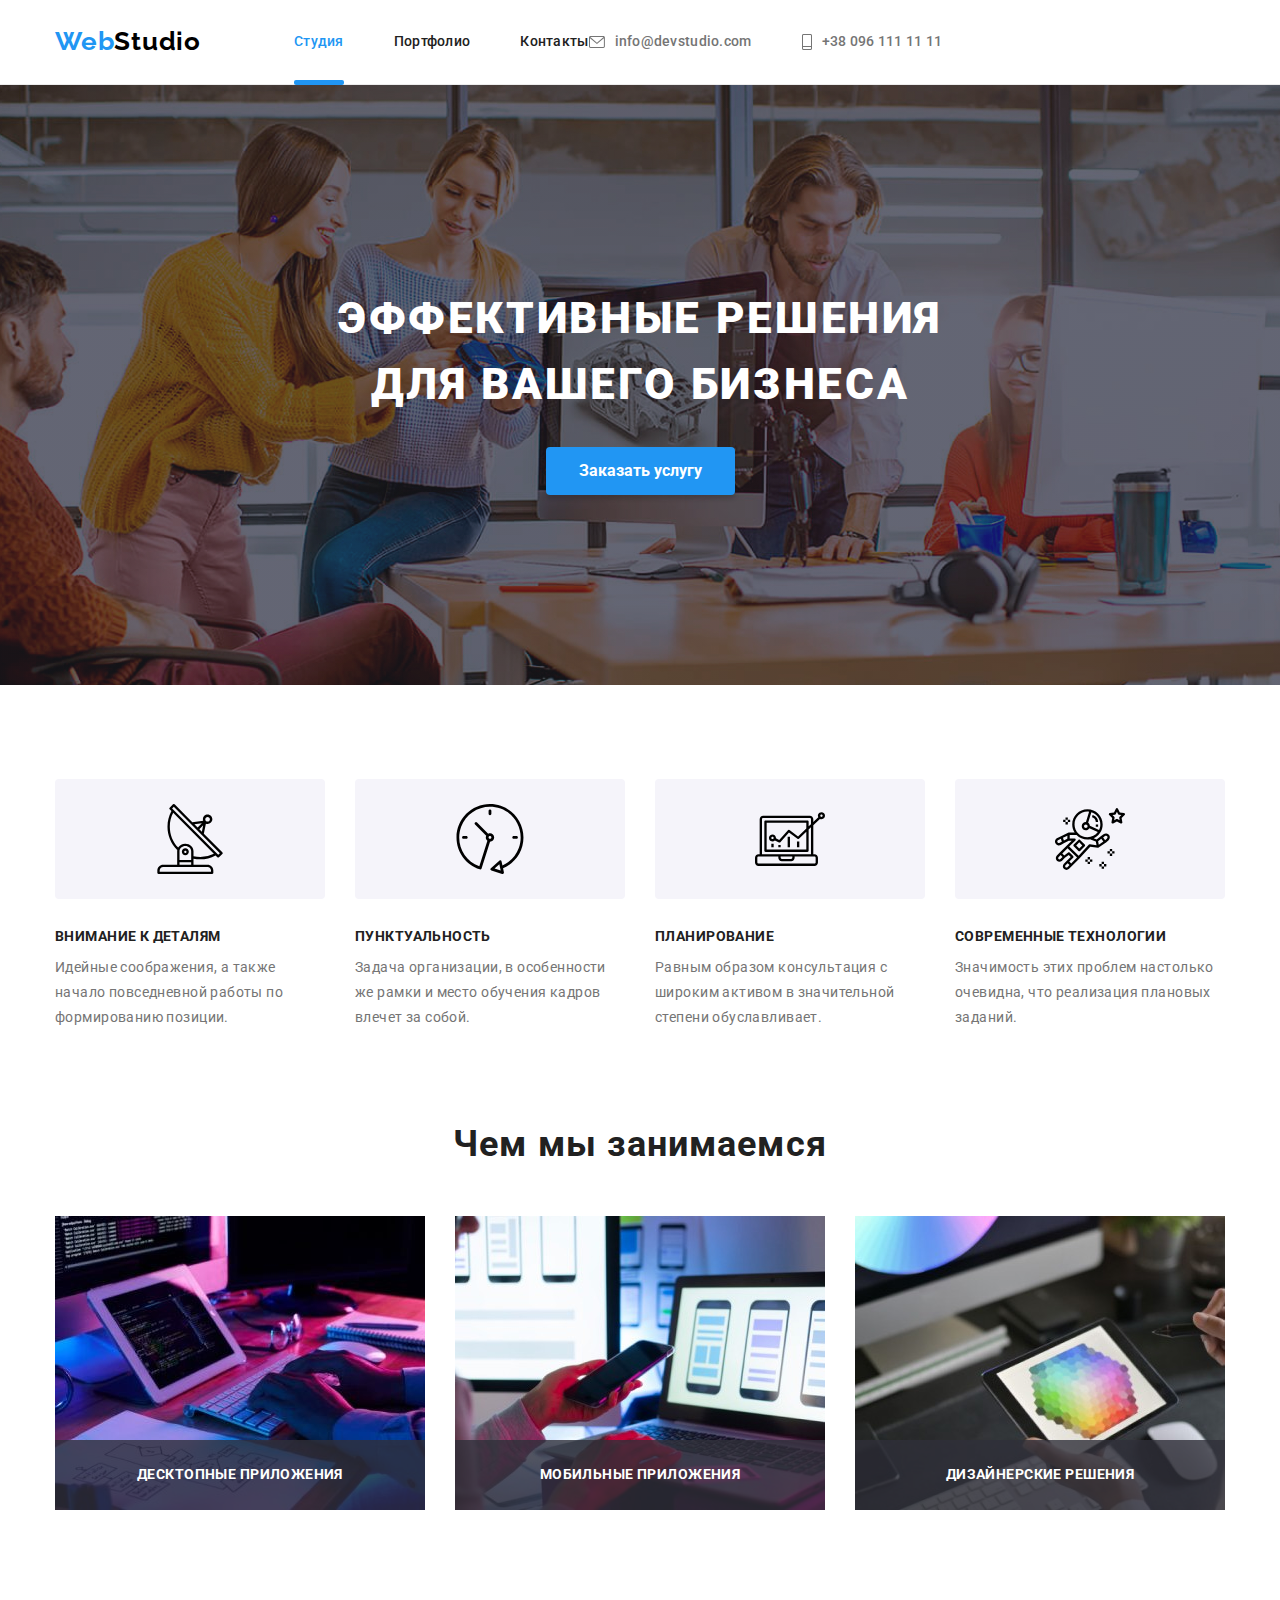
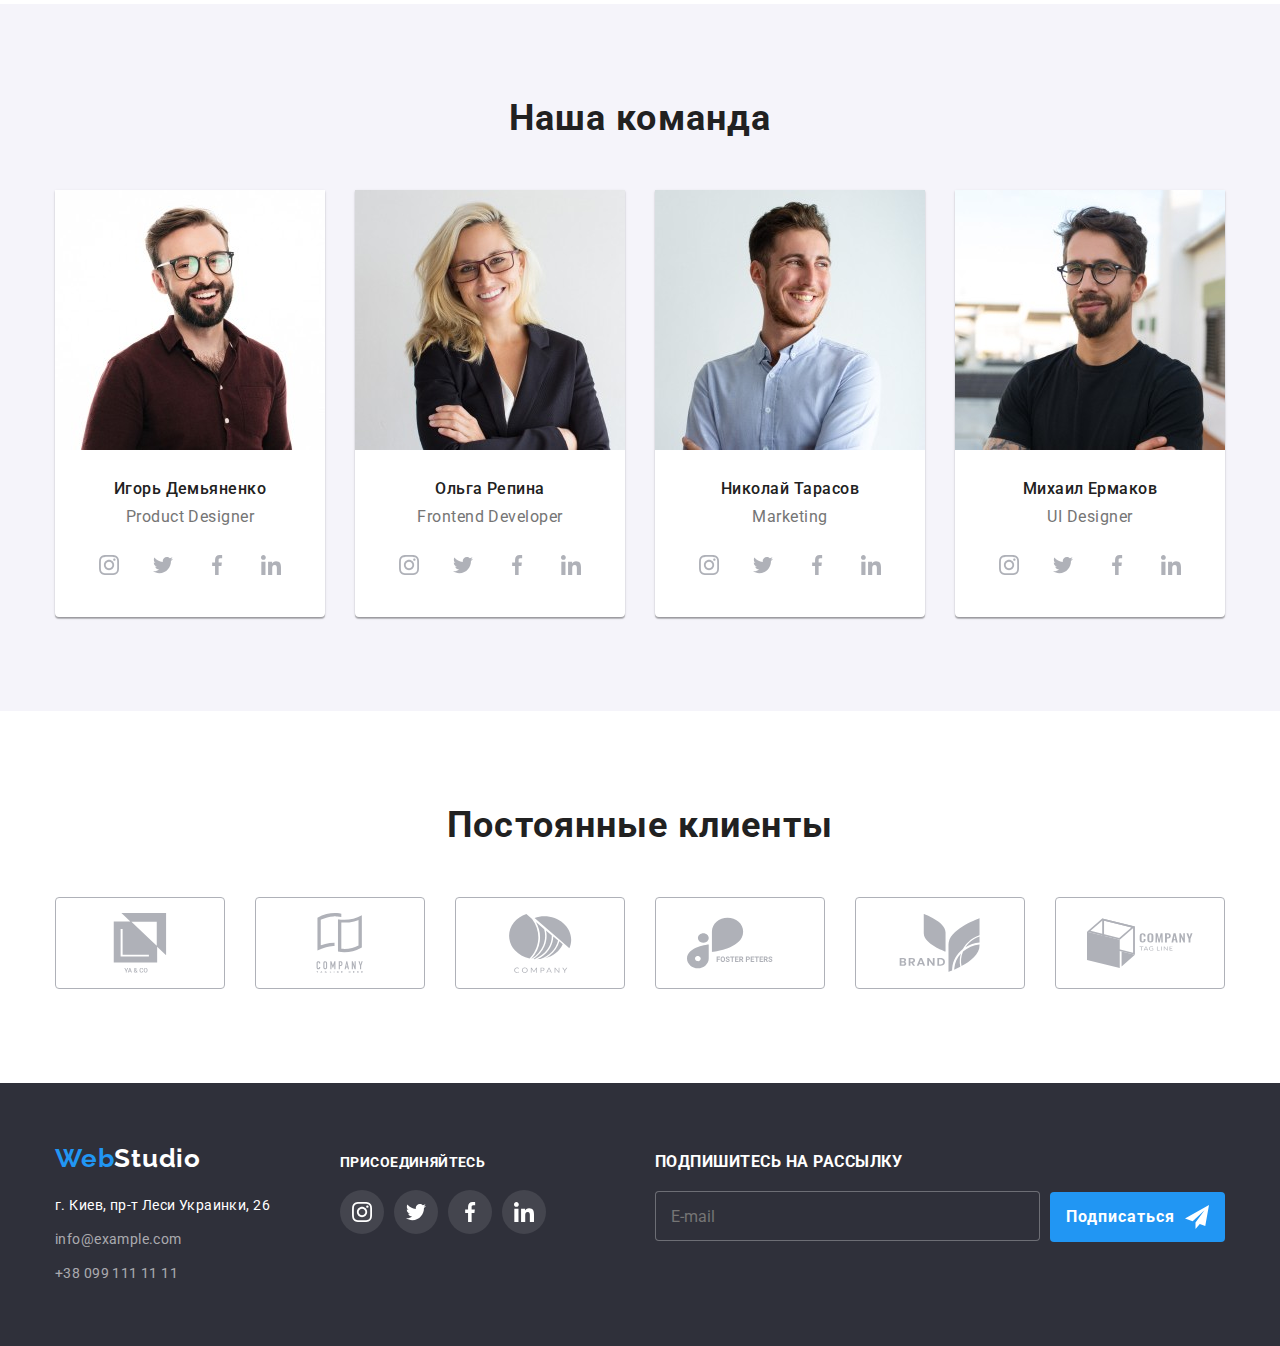
==== commit 1248a38b: "2" ====
--- a/index.html
+++ b/index.html
@@ -39,6 +39,7 @@
                         <li class="item-navigation item"><a  class="link link-navigation" href="Контакты">Контакты</a></li>
                     </ul>
                 </nav>
+                    <div class="site-nav-flex">
                     <ul class="site-nav list">
                         <li class="group-item">
                             <a class="link-contact"  href="mailto:info@devstudio.com">
@@ -56,6 +57,7 @@
                             +38 096 111 11 11</a>
                         </li>
                     </ul>
+                    </div>
 
                     <ul class="menu__list">
                         <li class="menu__item">
@@ -211,8 +213,8 @@
                                     <p class="development__text-thumb">
                                         Мобильные приложения
                                     </p>
+                                </div>
                             </li>
-            
                             <li class="development__item">
                                 <picture>
                                     <!-- Набір зображень для десктопних екранів -->
@@ -230,8 +232,9 @@
                                     <p class="development__text-thumb">
                                         Дизайнерские решения
                                     </p>
-                            </li>
-                        </ul>
+                                </div>
+                                </li>
+                            </ul>
             </div>
         </section>
 
@@ -675,7 +678,8 @@
                         <span class="footer-button-content">
                             Подписаться
                             <svg class="footer-button-icon" width="24" height="24">
-                             <use class="color-button" href="./images/icon/sprite.svg#send"></use>
+                            <use class="color-button" href="./images/icon/sprite.svg#send"> </use>
+                            </svg>
                         </span>
                     </button>
                     
@@ -708,8 +712,7 @@
 
                           <label class="modal-form-field">
                             <span class="form-label">Телефон</span>
-                            
-                              <input class="form-input" name="phone" type="phone">
+                            <input class="form-input" name="phone" type="text">
                               <svg class="form-input-icon" width="18px" height="18px">
                                 <use class="" href="./images/icon/sprite.svg#phone-black"></use>
                               </svg>
@@ -764,6 +767,5 @@
 </body>
 </html>
 
- 
-
-
+
+
--- a/css/main.min.css
+++ b/css/main.min.css
@@ -1,2 +1,2 @@
-html{-webkit-box-sizing:border-box;box-sizing:border-box}*,*::after,*::before{-webkit-box-sizing:inherit;box-sizing:inherit}body{color:var(--primary-text-color);background-color:var(--primary-background-color);font-family:'Roboto',sans-serif;letter-spacing:0.03em}ul{margin:0;padding:0;list-style:none}img{display:block;width:100%;height:auto}h1,h2,h3,h4,h5,h6,p{margin:0}a{list-style-type:none;text-decoration:none}:root{--title-text-color: #212121;--primary-text-color: #757575;--accent-color: #2196F3;--primary-background-color: #FFFFFF;--second-background-color: #2F303A;--third-background-color:#F5F4FA;--logo-text-color: #000000;--icon-color: #AFB1B8;--button-bg: #2196f3;--secondary-light-bg: #f5f4fa}.container{padding-left:15px;padding-right:15px;margin-left:auto;margin-right:auto}@media screen and (min-width: 480px){.container{width:448px}}@media screen and (min-width: 480px){.container{width:448px}}@media screen and (min-width: 768px){.container{width:720px}}@media screen and (min-width: 1200px){.container{width:1200px}}.section{padding-top:60px;padding-bottom:60px}@media screen and (min-width: 768px){.section{padding-top:60px;padding-bottom:60px}}@media screen and (min-width: 1200px){.section{padding-top:94px;padding-bottom:94px}}.visually-hidden{position:absolute;width:1px;height:1px;margin:-1px;border:0;padding:0;white-space:nowrap;-webkit-clip-path:inset(100%);clip-path:inset(100%);clip:rect(0 0 0 0);overflow:hidden}.header{bottom:20px;border-bottom:1px solid #ececec}.header-container{position:relative;padding-top:10px;padding-bottom:10px}@media screen and (min-width: 768px){.header-container{display:-webkit-box;display:-ms-flexbox;display:flex;-webkit-box-align:center;-ms-flex-align:center;align-items:center;-webkit-box-orient:horizontal;-webkit-box-direction:normal;-ms-flex-direction:row;flex-direction:row}}@media screen and (min-width: 768px){.header-container{padding-top:0px;padding-bottom:0px}}.menu-button{margin:0;padding:0;border:none;background-color:transparent;position:absolute;top:6px;right:15px;display:-webkit-box;display:-ms-flexbox;display:flex;-webkit-box-pack:center;-ms-flex-pack:center;justify-content:center;-webkit-box-align:center;-ms-flex-align:center;align-items:center;background-color:#fff;cursor:pointer;border:none;background-color:transparent;z-index:10}@media screen and (max-width: 767px){.menu-button.is-open .icon-menu,.menu-button .icon-cross{display:none}}@media screen and (max-width: 767px){.menu-button.is-open .icon-cross{display:block}}@media screen and (min-width: 767px){.menu-button{display:none}}.menu-container{display:none;top:100%;left:0;width:100%;background-color:white}@media screen and (max-width: 767px){.menu-container{position:absolute;padding:40px 48px}}.menu-container.is-open{display:block;top:0;z-index:2}.menu-container{display:none}.menu-container.is-open{display:block}@media screen and (min-width: 768px){.menu-container{display:-webkit-box;display:-ms-flexbox;display:flex}}.logo{font-family:'Raleway';font-style:normal;font-weight:700;font-size:26px;line-height:1.19;letter-spacing:0.03em;text-decoration:none}.logo.accent{color:var(--accent-color)}.logo.basic{color:var(--logo-text-color)}.navigation__logo{margin-right:93px}@media screen and (min-width: 768px) and (max-width: 1199.98px){.navigation__logo{margin-right:83px}}@media screen and (min-width: 768px){.navigation-list{display:-webkit-box;display:-ms-flexbox;display:flex}.navigation-list .link-navigation{display:block;padding-top:32px;padding-bottom:32px}}.navigation-list.item:not(:last-child){margin-right:50px}@media screen and (max-width: 767.98px){.navigation{margin-bottom:50px}}@media screen and (min-width: 768px){.navigation{display:-webkit-box;display:-ms-flexbox;display:flex;-webkit-box-align:center;-ms-flex-align:center;align-items:center}}@media screen and (min-width: 768px){.header-group{display:-webkit-box;display:-ms-flexbox;display:flex;margin-left:auto}}.item-navigation{list-style-type:none}.item-navigation:not(:last-child){margin-bottom:34px}@media screen and (min-width: 768px){.item-navigation:not(:last-child){margin-right:50px;margin-bottom:0}}@media screen and (min-width: 768px) and (max-width: 1199.98px){.item-navigation:not(:last-child){margin-right:30px;margin-bottom:0}}.link-navigation{font-family:'Roboto';font-style:normal;font-weight:500;font-size:40px;line-height:1.4;letter-spacing:0.02em;color:var(--title-text-color);text-decoration:none;-webkit-transition:color 250ms cubic-bezier(0.4, 0, 0.2, 1);transition:color 250ms cubic-bezier(0.4, 0, 0.2, 1)}@media screen and (min-width: 768px){.link-navigation{font-size:14px}}.link-after{position:relative;color:var(--accent-color)}@media screen and (min-width: 768px){.link-after::after{position:absolute;content:"";display:block;width:100%;height:5px;border-radius:2px;background-color:var(--button-bg);left:0;bottom:0;bottom:-1px}}.group-item{list-style-type:none}@media screen and (min-width: 768px){.group-item{margin-left:30px}}.link-contact{font-weight:500;line-height:1.4;letter-spacing:0.02em;color:var(--primary-text-color);text-decoration:none;-webkit-transition:color 250ms cubic-bezier(0.4, 0, 0.2, 1);transition:color 250ms cubic-bezier(0.4, 0, 0.2, 1)}@media screen and (max-width: 767px){.link-contact{font-size:24px}}@media screen and (min-width: 1200px){.link-contact{padding-top:32px;padding-bottom:32px;font-size:14px;line-height:1.14;margin-bottom:0}}@media screen and (min-width: 768px){.link-contact{-webkit-box-align:center;-ms-flex-align:center;align-items:center;display:-webkit-box;display:-ms-flexbox;display:flex}}@media screen and (max-width: 767px){.link-contact--corent{font-size:34px;color:var(--accent-color);display:block;padding-bottom:32px;font-weight:500;line-height:1.18;letter-spacing:0.02em}}@media screen and (min-width: 768px) and (max-width: 1199.98px){.link-contact--corent{padding-top:10px}}@media screen and (max-width: 767px){.site-nav{display:-webkit-box;display:-ms-flexbox;display:flex;-webkit-box-orient:vertical;-webkit-box-direction:reverse;-ms-flex-direction:column-reverse;flex-direction:column-reverse}}@media screen and (min-width: 768px) and (max-width: 1199.98px){.site-nav{display:-webkit-box;display:-ms-flexbox;display:flex;-webkit-box-orient:vertical;-webkit-box-direction:normal;-ms-flex-direction:column;flex-direction:column;font-size:12px;line-height:1.16;margin-top:auto;margin-bottom:auto}}@media screen and (min-width: 768px){.site-nav.list{display:-webkit-box;display:-ms-flexbox;display:flex;margin-left:auto}}.link-navigation{cursor:pointer}.link-navigation:hover,.link-navigation:focus{color:var(--accent-color)}.link-contact{cursor:pointer}.link-contact:hover,.link-contact:focus{color:var(--accent-color)}.icon{margin-right:10px;fill:currentColor;-webkit-transition:color 250ms cubic-bezier(0.4, 0, 0.2, 1);transition:color 250ms cubic-bezier(0.4, 0, 0.2, 1)}@media screen and (max-width: 767px){.icon{display:none}}.icon:hover,.icon:focus{color:var(--accent-color)}.menu__link{font-weight:500;font-size:18px;line-height:22px;letter-spacing:0.02em;color:var(--accent-color)}.menu__list{display:none}@media screen and (max-width: 767px){.menu__list{display:-webkit-box;display:-ms-flexbox;display:flex;margin-top:150px}}.menu__item{display:inline-block;margin-right:10px;padding-right:10px;border-right:1px solid rgba(33,33,33,0.2)}@media screen and (max-width: 1199.98px){.address-list{margin-bottom:60px}}.hero{background-color:#2F303A;text-align:center;padding-top:200px;padding-bottom:200px;max-width:1600px;height:600px;margin-left:auto;margin-right:auto;background-image:-webkit-gradient(linear, left top, right top, from(rgba(47,48,58,0.4)), to(rgba(47,48,58,0.4))),url(/images/hero/Heade-s.jpg);background-image:linear-gradient(to right, rgba(47,48,58,0.4), rgba(47,48,58,0.4)),url(/images/hero/Heade-s.jpg);background-position:center;background-size:contain;background-repeat:no-repeat;background-size:cover}@media (min-device-pixel-ratio: 2), (-webkit-min-device-pixel-ratio: 2), (min-resolution: 192dpi), (min-resolution: 2dppx){.hero{background-image:-webkit-gradient(linear, left top, right top, from(rgba(47,48,58,0.4)), to(rgba(47,48,58,0.4))),url(/images/hero/Heade-s-2x.jpg);background-image:linear-gradient(to right, rgba(47,48,58,0.4), rgba(47,48,58,0.4)),url(/images/hero/Heade-s-2x.jpg)}}@media screen and (min-width: 768px) and (max-width: 1199.98px){.hero{background-image:-webkit-gradient(linear, left top, right top, from(rgba(47,48,58,0.4)), to(rgba(47,48,58,0.4))),url(/images/hero/Heade-m.jpg);background-image:linear-gradient(to right, rgba(47,48,58,0.4), rgba(47,48,58,0.4)),url(/images/hero/Heade-m.jpg)}}@media screen and (min-width: 768px) and (max-width: 1199.98px) and (min-device-pixel-ratio: 2), screen and (min-width: 768px) and (max-width: 1199.98px) and (-webkit-min-device-pixel-ratio: 2), screen and (min-width: 768px) and (max-width: 1199.98px) and (min-resolution: 192dpi), screen and (min-width: 768px) and (max-width: 1199.98px) and (min-resolution: 2dppx){.hero{background-image:-webkit-gradient(linear, left top, right top, from(rgba(47,48,58,0.4)), to(rgba(47,48,58,0.4))),url(/images/hero/Heade-m-2x.jpg);background-image:linear-gradient(to right, rgba(47,48,58,0.4), rgba(47,48,58,0.4)),url(/images/hero/Heade-m-2x.jpg)}}@media screen and (min-width: 1200px){.hero{background-image:-webkit-gradient(linear, left top, right top, from(rgba(47,48,58,0.4)), to(rgba(47,48,58,0.4))),url(/images/hero/Heade-l.jpg);background-image:linear-gradient(to right, rgba(47,48,58,0.4), rgba(47,48,58,0.4)),url(/images/hero/Heade-l.jpg)}}@media screen and (min-width: 1200px) and (min-device-pixel-ratio: 2), screen and (min-width: 1200px) and (-webkit-min-device-pixel-ratio: 2), screen and (min-width: 1200px) and (min-resolution: 192dpi), screen and (min-width: 1200px) and (min-resolution: 2dppx){.hero{background-image:-webkit-gradient(linear, left top, right top, from(rgba(47,48,58,0.4)), to(rgba(47,48,58,0.4))),url(/images/hero/Heade-l-2x.jpg);background-image:linear-gradient(to right, rgba(47,48,58,0.4), rgba(47,48,58,0.4)),url(/images/hero/Heade-l-2x.jpg)}}.hero__header{font-weight:900;font-size:44px;line-height:1.5;text-align:center;letter-spacing:0.06em;text-transform:uppercase;color:#FFFFFF;margin-bottom:30px}.button{background:#2196F3;font-weight:700;font-size:16px;line-height:1.8;color:#FFFFFF;-webkit-box-align:center;-ms-flex-align:center;align-items:center;text-align:center;border:0;-webkit-box-shadow:0px 4px 4px rgba(0,0,0,0.15);box-shadow:0px 4px 4px rgba(0,0,0,0.15);border-radius:4px;padding:10px 33px;cursor:pointer}.title-section{margin-bottom:50px;font-weight:700;font-size:36px;line-height:1.16;letter-spacing:0.03em;color:var(--title-text-color);text-align:center;margin-bottom:50px}@media screen and (min-width: 768px){.feature__list{display:-webkit-box;display:-ms-flexbox;display:flex;-ms-flex-wrap:wrap;flex-wrap:wrap}}@media screen and (min-width: 1200px){.feature__list{display:-webkit-box;display:-ms-flexbox;display:flex}}@media screen and (min-width: 480px){.feature__item{-ms-flex-preferred-size:100%;flex-basis:100%}}@media screen and (min-width: 768px){.feature__item{-ms-flex-preferred-size:calc((100% - 30px) / 2);flex-basis:calc((100% - 30px) / 2)}}@media screen and (min-width: 1200px){.feature__item{-ms-flex-preferred-size:calc((100% - 90px) / 4);flex-basis:calc((100% - 90px) / 4)}}@media screen and (max-width: 767.98px){.feature__item:not(:last-child){margin-bottom:30px}}@media screen and (min-width: 1200px){.feature__item:not(:last-child){margin-right:30px}}@media screen and (min-width: 768px) and (max-width: 1199.98px){.feature__item:not(:nth-last-child(-n+2)){margin-bottom:30px}.feature__item:nth-child(odd){margin-right:30px}}.feature__background{display:-webkit-box;display:-ms-flexbox;display:flex;height:120px;background-color:var(--secondary-light-bg);margin-bottom:30px;-webkit-box-align:center;-ms-flex-align:center;align-items:center;-webkit-box-pack:center;-ms-flex-pack:center;justify-content:center;border-radius:4px}.feature__name{font-weight:700;font-size:14px;line-height:1.14;letter-spacing:0.03em;text-transform:uppercase;color:var(--title-text-color);margin-bottom:10px}.feature__description{font-weight:400;font-size:14px;line-height:1.8;letter-spacing:0.03em;color:var(--primary-text-color)}.development{padding-top:0px;display:none}@media screen and (min-width: 1200px){.development{display:block}}.development__list{display:-webkit-box;display:-ms-flexbox;display:flex}.development__item{margin-right:30px;position:relative}.development__item:nth-child(3n){margin-right:0}.development__text-thumb{color:var(--primary-background-color);font-weight:700;text-transform:uppercase;letter-spacing:0.03em;font-size:14px;line-height:1.14}.development__over-thumb{position:absolute;display:-webkit-box;display:-ms-flexbox;display:flex;-webkit-box-pack:center;-ms-flex-pack:center;justify-content:center;-webkit-box-align:center;-ms-flex-align:center;align-items:center;width:370px;height:70px;left:0;bottom:0;background-color:rgba(47,48,58,0.8)}.team{background:#F5F4FA}@media screen and (min-width: 768px){.list.team__list{display:-webkit-box;display:-ms-flexbox;display:flex;-ms-flex-wrap:wrap;flex-wrap:wrap}}@media screen and (min-width: 1200px){.list.team__list{display:-webkit-box;display:-ms-flexbox;display:flex}}.team__card{background-color:var(--primary-background-color);-webkit-box-shadow:0px 1px 3px rgba(0,0,0,0.12),0px 1px 1px rgba(0,0,0,0.14),0px 2px 1px rgba(0,0,0,0.2);box-shadow:0px 1px 3px rgba(0,0,0,0.12),0px 1px 1px rgba(0,0,0,0.14),0px 2px 1px rgba(0,0,0,0.2);border-radius:0px 0px 4px 4px}@media screen and (min-width: 480px){.team__card{-ms-flex-preferred-size:100%;flex-basis:100%}}@media screen and (min-width: 768px){.team__card{-ms-flex-preferred-size:calc((100% - 30px) / 2);flex-basis:calc((100% - 30px) / 2)}}@media screen and (min-width: 1200px){.team__card{-ms-flex-preferred-size:calc((100% - 90px) / 4);flex-basis:calc((100% - 90px) / 4);margin-right:30px}.team__card:last-child{margin-right:0}}@media screen and (min-width: 768px) and (max-width: 1199.98px){.team__card:not(:nth-last-child(-n+2)){margin-bottom:30px}.team__card:nth-child(odd){margin-right:30px}}@media screen and (max-width: 767.98px){.team__card:not(:last-child){margin-bottom:30px}}.team__command-title{padding-top:30px;padding-bottom:30px;text-align:center}.team__name{font-weight:500;font-size:16px;line-height:1.18;text-align:center;letter-spacing:0.03em;color:var(--title-text-color);margin-bottom:10px}.team__job{font-weight:400;font-size:16px;line-height:1.18;text-align:center;letter-spacing:0.03em;color:var(--primary-text-color)}.socials{display:-webkit-box;display:-ms-flexbox;display:flex;-webkit-box-pack:center;-ms-flex-pack:center;justify-content:center;-webkit-box-align:center;-ms-flex-align:center;align-items:center;margin-top:16px}.socials__item:not(:last-child){margin-right:10px}.socials-link{display:-webkit-box;display:-ms-flexbox;display:flex;-webkit-box-align:center;-ms-flex-align:center;align-items:center;-webkit-box-pack:center;-ms-flex-pack:center;justify-content:center;fill:var(--icon-color);width:44px;height:44px;background-color:rgba(255,255,255,0.1);border-radius:50%;-webkit-transition:background-color 250ms cubic-bezier(0.4, 0, 0.2, 1);transition:background-color 250ms cubic-bezier(0.4, 0, 0.2, 1)}.socials-link:hover,.socials-link:focus{background-color:var(--button-bg)}.socials-link:hover .socials__icon,.socials-link:focus .socials__icon{fill:var(--primary-background-color)}.socials__item{display:-webkit-box;display:-ms-flexbox;display:flex;-webkit-box-pack:center;-ms-flex-pack:center;justify-content:center;-webkit-box-align:center;-ms-flex-align:center;align-items:center;width:44px;height:44px;padding:0px;border:none;background-color:var(--primary-background-color);border-radius:50%;background-repeat:no-repeat;background-size:20px;background-position:center;color:var(--icon-color)}.socials__icon{fill:var(--icon-color);-webkit-transition:fill 250ms cubic-bezier(0.4, 0, 0.2, 1);transition:fill 250ms cubic-bezier(0.4, 0, 0.2, 1)}.clients__list{display:-webkit-box;display:-ms-flexbox;display:flex;margin:-15px}@media screen and (max-width: 1199.98px){.clients__list{-ms-flex-wrap:wrap;flex-wrap:wrap}}.clients__item{display:-webkit-box;display:-ms-flexbox;display:flex;-webkit-box-align:center;-ms-flex-align:center;align-items:center;-webkit-box-pack:center;-ms-flex-pack:center;justify-content:center;-webkit-box-sizing:border-box;box-sizing:border-box;cursor:pointer;height:92px;margin:15px}@media screen and (min-width: 480px){.clients__item{-ms-flex-preferred-size:calc((100% - 60px) / 2);flex-basis:calc((100% - 60px) / 2)}}@media screen and (min-width: 768px) and (max-width: 1199.98px){.clients__item{-ms-flex-preferred-size:calc((100% - 90px) / 3);flex-basis:calc((100% - 90px) / 3)}}@media screen and (min-width: 1200px){.clients__item{-ms-flex-preferred-size:calc((100% - 180px) / 6);flex-basis:calc((100% - 180px) / 6)}}@media screen and (min-width: 1200px){.clients__item:not(:last-child){margin-right:30px}}.clients__link{display:-webkit-box;display:-ms-flexbox;display:flex;width:100%;height:100%;-webkit-box-pack:center;-ms-flex-pack:center;justify-content:center;-webkit-box-align:center;-ms-flex-align:center;align-items:center;color:var(--icon-color);border:1px solid var(--icon-color);border-radius:4px;cursor:pointer;-webkit-transition:color 250ms cubic-bezier(0.4, 0, 0.2, 1),border 250ms cubic-bezier(0.4, 0, 0.2, 1);transition:color 250ms cubic-bezier(0.4, 0, 0.2, 1),border 250ms cubic-bezier(0.4, 0, 0.2, 1)}.clients__link:hover,.clients__link:focus{color:var(--button-bg);border:1px solid var(--button-bg)}.clients__logo{width:106px;height:60px;fill:currentColor}.footer{background-color:var(--second-background-color);padding-top:60px;padding-bottom:60px}@media screen and (max-width: 1198px){.footer{text-align:center}}@media screen and (min-width: 768px){.footer-flex{display:-webkit-box;display:-ms-flexbox;display:flex;-ms-flex-wrap:wrap;flex-wrap:wrap;-webkit-box-align:baseline;-ms-flex-align:baseline;align-items:baseline;-ms-flex-pack:distribute;justify-content:space-around}}@media screen and (max-width: 768px){.footer-form-container{display:-webkit-box;display:-ms-flexbox;display:flex;-webkit-box-orient:vertical;-webkit-box-direction:normal;-ms-flex-direction:column;flex-direction:column;-webkit-box-align:center;-ms-flex-align:center;align-items:center}}.address-item{list-style-type:none}.link-map{font-family:'Roboto';font-style:normal;font-weight:400;font-size:14px;line-height:1.7;letter-spacing:0.03em;color:var(--primary-background-color);text-decoration:none}.link-address{font-family:'Roboto';font-style:normal;font-weight:400;font-size:14px;line-height:1.8;letter-spacing:0.03em;color:rgba(255,255,255,0.6);text-decoration:none}@media screen and (min-width: 1200px){.footer-flex{display:-webkit-box;display:-ms-flexbox;display:flex;-webkit-box-align:baseline;-ms-flex-align:baseline;align-items:baseline}}.footer .logo-position{display:block;margin-bottom:20px}.logotype{font-family:'Raleway';font-weight:700;font-size:26px;line-height:1.19;letter-spacing:0.03em;text-decoration:none;margin-bottom:20px}.logotype .start{color:var(--accent-color)}.logotype .end{color:var(--primary-background-color)}.address-item.map{margin-bottom:9px}.address-item.address{margin-bottom:9px}.footer-social-list{-webkit-box-pack:center;-ms-flex-pack:center;justify-content:center;display:-webkit-box;display:-ms-flexbox;display:flex}@media screen and (min-width: 1200px){.footer-social-list{display:-webkit-box;display:-ms-flexbox;display:flex;-webkit-box-pack:center;-ms-flex-pack:center;justify-content:center}}@media screen and (min-width: 1200px){.footer-social{margin-left:70px}}@media screen and (max-width: 1199.98px){.footer-social{margin-bottom:60px}}.footer-so-text{font-family:Roboto;font-style:normal;font-weight:700;font-size:14px;line-height:1.16;letter-spacing:0.03em;text-transform:uppercase;color:#ffffff;margin-bottom:20px}.footer-socials-icon{width:20px;height:20px;fill:#ffffff}.footer-socials-item:not(:last-child){margin-right:10px}.footer-text-subscribe{display:inline-block;margin-bottom:20px;color:#fff;line-height:1.14;text-transform:uppercase}@media screen and (min-width: 768px) and (max-width: 1198){.form-subscribe{display:-webkit-box;display:-ms-flexbox;display:flex;-webkit-box-orient:vertical;-webkit-box-direction:normal;-ms-flex-direction:column;flex-direction:column;-webkit-box-align:center;-ms-flex-align:center;align-items:center}}@media screen and (max-width: 1199.98px){.form-subscribe{display:-webkit-box;display:-ms-flexbox;display:flex;-webkit-box-orient:vertical;-webkit-box-direction:normal;-ms-flex-direction:column;flex-direction:column;-webkit-box-align:center;-ms-flex-align:center;align-items:center}}@media screen and (min-width: 1200px){.form-subscribe{display:-webkit-box;display:-ms-flexbox;display:flex;-webkit-box-align:baseline;-ms-flex-align:baseline;align-items:baseline}}.input-email{width:358px;height:50px;margin-right:10px;border-radius:4px;padding:15px;font-size:16px;line-height:1.25;color:#fff;background-color:var(--second-background-color);border:1px solid rgba(255,255,255,0.3);outline:1;-webkit-transition:border 250ms cubic-bezier(0.4, 0, 0.2, 1),-webkit-box-shadow 250ms cubic-bezier(0.4, 0, 0.2, 1);transition:border 250ms cubic-bezier(0.4, 0, 0.2, 1),-webkit-box-shadow 250ms cubic-bezier(0.4, 0, 0.2, 1);transition:border 250ms cubic-bezier(0.4, 0, 0.2, 1),box-shadow 250ms cubic-bezier(0.4, 0, 0.2, 1);transition:border 250ms cubic-bezier(0.4, 0, 0.2, 1),box-shadow 250ms cubic-bezier(0.4, 0, 0.2, 1),-webkit-box-shadow 250ms cubic-bezier(0.4, 0, 0.2, 1)}.input-email:hover,.input-email:focus{outline:0;border:1px solid rgba(255,255,255,0.6);-webkit-box-shadow:0px 4px 4px rgba(0,0,0,0.171);box-shadow:0px 4px 4px rgba(0,0,0,0.171)}@media screen and (max-width: 1199.98px){.input-email{margin-bottom:20px}}.button-subscribe{padding:10px 16px;width:200px;height:50px;background-color:var(--button-bg);color:var(--primary-background-color);font-weight:700;font-size:16px;line-height:1.87;letter-spacing:0.06em;cursor:pointer;border-radius:4px;border:0;-webkit-box-shadow:250 ms cubic-bezier(0.4, 0, 0.2, 1);box-shadow:250 ms cubic-bezier(0.4, 0, 0.2, 1)}.button-subscribe:hover,.button-subscribe:focus{-webkit-box-shadow:0px 4px 4px rgba(0,0,0,0.153);box-shadow:0px 4px 4px rgba(0,0,0,0.153)}.footer-button-content{-webkit-box-pack:center;-ms-flex-pack:center;justify-content:center;-webkit-box-align:center;-ms-flex-align:center;align-items:center}@media screen and (min-width: 1200px){.footer-button-content{display:-webkit-box;display:-ms-flexbox;display:flex;-webkit-box-pack:center;-ms-flex-pack:center;justify-content:center;-webkit-box-align:center;-ms-flex-align:center;align-items:center}}.footer-button-icon{margin-left:10px}.portfolio__button-list{list-style-type:none;display:-webkit-box;display:-ms-flexbox;display:flex;-ms-flex-wrap:wrap;flex-wrap:wrap;margin-bottom:40px}@media screen and (min-width: 768px){.portfolio__button-list{-webkit-box-pack:center;-ms-flex-pack:center;justify-content:center}}.portfolio__info{-webkit-box-flex:1;-ms-flex-positive:1;flex-grow:1;padding:20px 24px;border-bottom:1px solid #eee;border-left:1px solid #eee;border-right:1px solid #eee}.btn{cursor:pointer;font-weight:500;font-size:16px;line-height:1.62;text-align:center;letter-spacing:0.03em;color:var(--title-text-color);background-color:#F5F4FA;border:0;border-radius:4px;padding:6px 22px;-webkit-transition:color 250ms cubic-bezier(0.4, 0, 0.2, 1),background 250ms cubic-bezier(0.4, 0, 0.2, 1),border-radius 250ms cubic-bezier(0.4, 0, 0.2, 1),-webkit-box-shadow 250ms cubic-bezier(0.4, 0, 0.2, 1);transition:color 250ms cubic-bezier(0.4, 0, 0.2, 1),background 250ms cubic-bezier(0.4, 0, 0.2, 1),border-radius 250ms cubic-bezier(0.4, 0, 0.2, 1),-webkit-box-shadow 250ms cubic-bezier(0.4, 0, 0.2, 1);transition:color 250ms cubic-bezier(0.4, 0, 0.2, 1),background 250ms cubic-bezier(0.4, 0, 0.2, 1),box-shadow 250ms cubic-bezier(0.4, 0, 0.2, 1),border-radius 250ms cubic-bezier(0.4, 0, 0.2, 1);transition:color 250ms cubic-bezier(0.4, 0, 0.2, 1),background 250ms cubic-bezier(0.4, 0, 0.2, 1),box-shadow 250ms cubic-bezier(0.4, 0, 0.2, 1),border-radius 250ms cubic-bezier(0.4, 0, 0.2, 1),-webkit-box-shadow 250ms cubic-bezier(0.4, 0, 0.2, 1)}.btn:hover,.btn:focus{background:var(--accent-color);color:var(--primary-background-color);border-radius:4px;-webkit-box-shadow:0px 3px 1px rgba(0,0,0,0.1),0px 1px 2px rgba(0,0,0,0.08),0px 2px 2px rgba(0,0,0,0.12);box-shadow:0px 3px 1px rgba(0,0,0,0.1),0px 1px 2px rgba(0,0,0,0.08),0px 2px 2px rgba(0,0,0,0.12)}.btn:active{color:var(--title-text-color)}.portfolio__filter-button{margin-right:8px}@media screen and (max-width: 767.98px){.portfolio__filter-button:not(:nth-last-child(-n+2)){margin-bottom:15px}}.portfolio__card-list{display:-webkit-box;display:-ms-flexbox;display:flex;-ms-flex-wrap:wrap;flex-wrap:wrap;margin-top:50px}@media screen and (max-width: 1199.98px){.portfolio__card-example{display:block;width:100%;margin-bottom:30px}}@media screen and (min-width: 768px) and (max-width: 1199.98px){.portfolio__card-example{-ms-flex-preferred-size:calc((100% - 30px) / 2);flex-basis:calc((100% - 30px) / 2)}}@media screen and (min-width: 1200px){.portfolio__card-example{margin-right:30px;margin-bottom:30px}.portfolio__card-example:nth-child(3n){margin-right:0}.portfolio__card-example:nth-last-child(-n+3){margin-bottom:0}}@media screen and (min-width: 768px) and (max-width: 1199.98px){.portfolio__card-example:nth-child(odd){margin-right:30px}}.portfolio__name-works{font-weight:700;font-size:18px;line-height:2;letter-spacing:0.06em;color:var(--title-text-color);margin-bottom:4px}.portfolio__type{font-weight:400;font-size:16px;line-height:1.8;letter-spacing:0.03em;color:var(--primary-text-color)}.portfolio__link{display:block;-webkit-transition:-webkit-box-shadow 250ms cubic-bezier(0.4, 0, 0.2, 1);transition:-webkit-box-shadow 250ms cubic-bezier(0.4, 0, 0.2, 1);transition:box-shadow 250ms cubic-bezier(0.4, 0, 0.2, 1);transition:box-shadow 250ms cubic-bezier(0.4, 0, 0.2, 1), -webkit-box-shadow 250ms cubic-bezier(0.4, 0, 0.2, 1)}.portfolio__link:hover,.portfolio__link:focus{-webkit-box-shadow:0px 1px 1px rgba(0,0,0,0.12),0px 4px 4px rgba(0,0,0,0.06),1px 4px 6px rgba(0,0,0,0.16);box-shadow:0px 1px 1px rgba(0,0,0,0.12),0px 4px 4px rgba(0,0,0,0.06),1px 4px 6px rgba(0,0,0,0.16)}.portfolio__thumb-card{position:relative;overflow:hidden}.portfolio__text-card{position:absolute;display:-webkit-box;display:-ms-flexbox;display:flex;top:0;left:0;width:100%;height:100%;padding:63px 24px;font-size:18px;line-height:1.56;letter-spacing:0.03em;color:var(--primary-background-color);background-color:rgba(33,150,243,0.9);-webkit-transform:translateY(100%);transform:translateY(100%);-webkit-transition:-webkit-transform 250ms cubic-bezier(0.4, 0, 0.2, 1);transition:-webkit-transform 250ms cubic-bezier(0.4, 0, 0.2, 1);transition:transform 250ms cubic-bezier(0.4, 0, 0.2, 1);transition:transform 250ms cubic-bezier(0.4, 0, 0.2, 1), -webkit-transform 250ms cubic-bezier(0.4, 0, 0.2, 1)}.portfolio__link:hover .portfolio__text-card,.portfolio__link:focus .portfolio__text-card{-webkit-transform:translateY(0);transform:translateY(0)}.backdrop.is-hidden{opacity:0;pointer-events:none}.backdrop{position:fixed;top:0;left:0;padding:93px 15px;z-index:10;overflow-y:scroll;width:100%;height:100%;opacity:1;-webkit-transition:opacity 250ms cubic-bezier(0.4, 0, 0.2, 1);transition:opacity 250ms cubic-bezier(0.4, 0, 0.2, 1);background:rgba(0,0,0,0.2)}@media screen and (min-width: 480px){.modal{position:relative;opacity:1;-webkit-transition:opacity 250ms cubic-bezier(0.4, 0, 0.2, 1);transition:opacity 250ms cubic-bezier(0.4, 0, 0.2, 1);-webkit-transition:opacity 250ms cubic-bezier(0.4, 0, 0.2, 1),background-color 250ms cubic-bezier(0.4, 0, 0.2, 1),-webkit-transform 250ms cubic-bezier(0.4, 0, 0.2, 1),-webkit-box-shadow 250ms cubic-bezier(0.4, 0, 0.2, 1);transition:opacity 250ms cubic-bezier(0.4, 0, 0.2, 1),background-color 250ms cubic-bezier(0.4, 0, 0.2, 1),-webkit-transform 250ms cubic-bezier(0.4, 0, 0.2, 1),-webkit-box-shadow 250ms cubic-bezier(0.4, 0, 0.2, 1);transition:transform 250ms cubic-bezier(0.4, 0, 0.2, 1),box-shadow 250ms cubic-bezier(0.4, 0, 0.2, 1),opacity 250ms cubic-bezier(0.4, 0, 0.2, 1),background-color 250ms cubic-bezier(0.4, 0, 0.2, 1);transition:transform 250ms cubic-bezier(0.4, 0, 0.2, 1),box-shadow 250ms cubic-bezier(0.4, 0, 0.2, 1),opacity 250ms cubic-bezier(0.4, 0, 0.2, 1),background-color 250ms cubic-bezier(0.4, 0, 0.2, 1),-webkit-transform 250ms cubic-bezier(0.4, 0, 0.2, 1),-webkit-box-shadow 250ms cubic-bezier(0.4, 0, 0.2, 1);background-color:#fff;-webkit-box-shadow:0px 1px 3px rgba(0,0,0,0.12),0px 1px 1px rgba(0,0,0,0.14),0px 2px 1px rgba(0,0,0,0.2);box-shadow:0px 1px 3px rgba(0,0,0,0.12),0px 1px 1px rgba(0,0,0,0.14),0px 2px 1px rgba(0,0,0,0.2);border-radius:4px;padding:40px;cursor:pointer;width:100%}}@media screen and (min-width: 768px) and (max-width: 1199.98px){.modal{position:absolute;top:50%;left:50%;-webkit-transform:translate(-50%, -50%) scale(1);transform:translate(-50%, -50%) scale(1);max-width:450px;width:100%}}@media screen and (min-width: 1200px){.modal{max-width:528px;max-height:581px;position:absolute;top:50%;left:50%;-webkit-transform:translate(-50%, -50%);transform:translate(-50%, -50%);padding:40px;background-color:var(--primary-background-color);background:#FFFFFF;-webkit-transition:opacity 250ms cubic-bezier(0.4, 0, 0.2, 1);transition:opacity 250ms cubic-bezier(0.4, 0, 0.2, 1);-webkit-box-shadow:0px 1px 3px rgba(0,0,0,0.12),0px 1px 1px rgba(0,0,0,0.14),0px 2px 1px rgba(0,0,0,0.2);box-shadow:0px 1px 3px rgba(0,0,0,0.12),0px 1px 1px rgba(0,0,0,0.14),0px 2px 1px rgba(0,0,0,0.2);border-radius:4px}}.close-button{position:absolute;top:8px;right:8px;width:30px;height:30px;background-color:var(--primary-background-color);border:1px solid rgba(0,0,0,0.1);border-radius:50%;cursor:pointer;-webkit-transition:border-color 250ms cubic-bezier(0.4, 0, 0.2, 1);transition:border-color 250ms cubic-bezier(0.4, 0, 0.2, 1)}.close-button:hover,.close-button:focus{border-color:var(--button-bg)}.data-user{display:-webkit-box;display:-ms-flexbox;display:flex;-webkit-box-pack:center;-ms-flex-pack:center;justify-content:center;margin-bottom:12px;font-weight:700;font-size:20px;line-height:1.15;color:var(--title-text-color);text-align:center}.modal-form-field{position:relative;display:block;margin-bottom:10px}.modal-form-coment{position:relative;display:block;margin-bottom:20px}.form-input-comments:hover,.form-input-comments:focus{border-color:var(--accent-color);outline:0}.form-label{display:inline-block;margin-bottom:4px;font-size:12px;line-height:1.17;letter-spacing:0.01em}.form-input{display:-webkit-box;display:-ms-flexbox;display:flex;width:100%;height:40px;padding:12px 16px;padding-left:42px;line-height:1.14;letter-spacing:0.01em;color:var(--title-text-color);border:1px solid rgba(33,33,33,0.2);border-radius:4px}.form-input:hover,.form-input:focus{border-color:var(--accent-color);outline:0}.form-input:focus ~ .form-input-icon{fill:var(--accent-color)}.form-input-comments{display:-webkit-box;display:-ms-flexbox;display:flex;width:100%;height:120px;padding:12px 16px;line-height:1.14;letter-spacing:0.01em;color:var(--title-text-color);border:1px solid rgba(33,33,33,0.2);border-radius:4px;resize:none;font-weight:400;font-size:12px}.form-input-comments::-webkit-input-placeholder{font-weight:400;font-size:12px;line-height:14px;letter-spacing:0.01em;color:rgba(117,117,117,0.5)}.form-input-comments:-ms-input-placeholder{font-weight:400;font-size:12px;line-height:14px;letter-spacing:0.01em;color:rgba(117,117,117,0.5)}.form-input-comments::-ms-input-placeholder{font-weight:400;font-size:12px;line-height:14px;letter-spacing:0.01em;color:rgba(117,117,117,0.5)}.form-input-comments::placeholder{font-weight:400;font-size:12px;line-height:14px;letter-spacing:0.01em;color:rgba(117,117,117,0.5)}.form-input-icon{position:absolute;top:50%;left:13px;fill:black}.form-checkbox{display:-webkit-box;display:-ms-flexbox;display:flex;-webkit-box-pack:center;-ms-flex-pack:center;justify-content:center;-webkit-box-align:center;-ms-flex-align:center;align-items:center;margin-bottom:30px}.checkbox-container{position:relative;display:block;width:16px;height:15px;margin-right:8px;cursor:pointer}.checkbox-icon-checked{position:absolute;top:0;left:0;border-radius:2px;width:16px;height:15px;-webkit-transform:scale(0.2);transform:scale(0.2);opacity:0;-webkit-transition:opacity 250ms cubic-bezier(0.4, 0, 0.2, 1),-webkit-transform 250ms cubic-bezier(0.4, 0, 0.2, 1);transition:opacity 250ms cubic-bezier(0.4, 0, 0.2, 1),-webkit-transform 250ms cubic-bezier(0.4, 0, 0.2, 1);transition:transform 250ms cubic-bezier(0.4, 0, 0.2, 1),opacity 250ms cubic-bezier(0.4, 0, 0.2, 1);transition:transform 250ms cubic-bezier(0.4, 0, 0.2, 1),opacity 250ms cubic-bezier(0.4, 0, 0.2, 1),-webkit-transform 250ms cubic-bezier(0.4, 0, 0.2, 1)}.checkbox-icon-unchecked{position:absolute;top:0;left:0;display:block;width:16px;height:15px;border:2px solid var(--title-text-color);border-radius:2px;-webkit-transition:border-color 250ms cubic-bezier(0.4, 0, 0.2, 1);transition:border-color 250ms cubic-bezier(0.4, 0, 0.2, 1)}.checkbox:checked+.checkbox-icon-checked{-webkit-transform:scale(1);transform:scale(1);opacity:1;background-color:var(--accent-color)}.checkbox:checked ~ .checkbox-icon-unchecked{border-color:var(--accent-color)}.checkbox:focus ~ .checkbox-icon-unchecked,.checkbox:hover ~ .checkbox-icon-unchecked{border-color:var(--accent-color)}.checkbox:focus:checked ~ .checkbox-icon-unchecked,.checkbox:hover:checked ~ .checkbox-icon-unchecked{border-color:var(--accent-color)}.checkbox{position:absolute;white-space:nowrap;width:1px;height:1px;overflow:hidden;border:0;padding:0;clip:rect(0 0 0 0);-webkit-clip-path:inset(50%);clip-path:inset(50%);margin:-1px}.checkbox-label{font-size:14px;line-height:1.71;cursor:pointer;-webkit-user-select:none;-moz-user-select:none;-ms-user-select:none;user-select:none}@media screen and (max-width: 1199.98px){.checkbox-label{font-size:12px;letter-spacing:0.03em}}.checkbox-label-link{color:var(--accent-color);-webkit-text-decoration-line:underline;text-decoration-line:underline}.button-subscribe-crnter{display:block;margin:auto}
+html{-webkit-box-sizing:border-box;box-sizing:border-box}*,*::after,*::before{-webkit-box-sizing:inherit;box-sizing:inherit}body{color:var(--primary-text-color);background-color:var(--primary-background-color);font-family:'Roboto',sans-serif;letter-spacing:0.03em}ul{margin:0;padding:0;list-style:none}img{display:block;width:100%;height:auto}h1,h2,h3,h4,h5,h6,p{margin:0}a{list-style-type:none;text-decoration:none}:root{--title-text-color: #212121;--primary-text-color: #757575;--accent-color: #2196F3;--primary-background-color: #FFFFFF;--second-background-color: #2F303A;--third-background-color:#F5F4FA;--logo-text-color: #000000;--icon-color: #AFB1B8;--button-bg: #2196f3;--secondary-light-bg: #f5f4fa}.container{padding-left:15px;padding-right:15px;margin:0 auto;width:100%}@media screen and (min-width: 480px){.container{width:448px}}@media screen and (min-width: 480px){.container{width:448px}}@media screen and (min-width: 768px){.container{width:720px}}@media screen and (min-width: 1200px){.container{width:1200px}}.section{padding-top:60px;padding-bottom:60px}@media screen and (min-width: 768px){.section{padding-top:60px;padding-bottom:60px}}@media screen and (min-width: 1200px){.section{padding-top:94px;padding-bottom:94px}}.visually-hidden{position:absolute;width:1px;height:1px;margin:-1px;border:0;padding:0;white-space:nowrap;-webkit-clip-path:inset(100%);clip-path:inset(100%);clip:rect(0 0 0 0);overflow:hidden}.header{bottom:20px;border-bottom:1px solid #ececec}.header-container{position:relative;padding-top:10px;padding-bottom:10px}@media screen and (min-width: 768px){.header-container{display:-webkit-box;display:-ms-flexbox;display:flex;-webkit-box-align:center;-ms-flex-align:center;align-items:center;-webkit-box-orient:horizontal;-webkit-box-direction:normal;-ms-flex-direction:row;flex-direction:row}}@media screen and (min-width: 768px){.header-container{padding-top:0px;padding-bottom:0px}}.menu-button{margin:0;padding:0;border:none;background-color:transparent;position:absolute;top:6px;right:15px;display:-webkit-box;display:-ms-flexbox;display:flex;-webkit-box-pack:center;-ms-flex-pack:center;justify-content:center;-webkit-box-align:center;-ms-flex-align:center;align-items:center;background-color:#fff;cursor:pointer;border:none;background-color:transparent;z-index:10}@media screen and (max-width: 767px){.menu-button.is-open .icon-menu,.menu-button .icon-cross{display:none}}@media screen and (max-width: 767px){.menu-button.is-open .icon-cross{display:block}}@media screen and (min-width: 767px){.menu-button{display:none}}@media screen and (max-width: 767px){.menu-container{position:absolute;padding:40px 48px}}.menu-container.is-open{display:block;top:0;z-index:2}.menu-container{display:none}.menu-container.is-open{display:block}@media screen and (min-width: 768px){.menu-container{display:-webkit-box;display:-ms-flexbox;display:flex;-webkit-box-align:center;-ms-flex-align:center;align-items:center;width:100%}}.logo{font-family:'Raleway';font-style:normal;font-weight:700;font-size:26px;line-height:1.19;letter-spacing:0.03em;text-decoration:none}.logo.accent{color:var(--accent-color)}.logo.basic{color:var(--logo-text-color)}.navigation__logo{margin-right:93px}@media screen and (min-width: 768px) and (max-width: 1199.98px){.navigation__logo{margin-right:83px}}@media screen and (min-width: 768px){.navigation-list{display:-webkit-box;display:-ms-flexbox;display:flex}.navigation-list .link-navigation{display:block;padding-top:32px;padding-bottom:32px}}.navigation-list.item:not(:last-child){margin-right:50px}@media screen and (max-width: 767.98px){.navigation{margin-bottom:50px}}@media screen and (min-width: 768px){.navigation{display:-webkit-box;display:-ms-flexbox;display:flex;-webkit-box-align:center;-ms-flex-align:center;align-items:center}}@media screen and (min-width: 768px){.header-group{display:-webkit-box;display:-ms-flexbox;display:flex;margin-left:auto}}.item-navigation{list-style-type:none}.item-navigation:not(:last-child){margin-bottom:34px}@media screen and (min-width: 768px){.item-navigation:not(:last-child){margin-right:50px;margin-bottom:0}}@media screen and (min-width: 768px) and (max-width: 1199.98px){.item-navigation:not(:last-child){margin-right:30px;margin-bottom:0}}.link-navigation{font-family:'Roboto';font-style:normal;font-weight:500;font-size:40px;line-height:1.4;letter-spacing:0.02em;color:var(--title-text-color);text-decoration:none;-webkit-transition:color 250ms cubic-bezier(0.4, 0, 0.2, 1);transition:color 250ms cubic-bezier(0.4, 0, 0.2, 1)}@media screen and (min-width: 768px){.link-navigation{font-size:14px}}.link-after{position:relative;color:var(--accent-color)}@media screen and (min-width: 768px){.link-after::after{position:absolute;content:"";display:block;width:100%;height:5px;border-radius:2px;background-color:var(--button-bg);left:0;bottom:0;bottom:-1px}}.group-item{list-style-type:none}@media screen and (min-width: 768px) and (max-width: 1199.98px){.group-item:not(:last-child){margin-bottom:10px}}@media screen and (min-width: 1200px){.group-item .link-contact--corent{margin-left:50px}}.link-contact{font-weight:500;line-height:1.4;letter-spacing:0.02em;color:var(--primary-text-color);text-decoration:none;-webkit-transition:color 250ms cubic-bezier(0.4, 0, 0.2, 1);transition:color 250ms cubic-bezier(0.4, 0, 0.2, 1)}@media screen and (max-width: 767px){.link-contact{font-size:24px}}@media screen and (min-width: 1200px){.link-contact{padding-top:32px;padding-bottom:32px;font-size:14px;line-height:1.14;margin-bottom:0}}@media screen and (min-width: 768px){.link-contact{-webkit-box-align:center;-ms-flex-align:center;align-items:center;display:-webkit-box;display:-ms-flexbox;display:flex}}@media screen and (max-width: 767px){.link-contact--corent{font-size:34px;color:var(--accent-color);display:block;padding-bottom:32px;font-weight:500;line-height:1.18;letter-spacing:0.02em}}@media screen and (max-width: 767px){.site-nav{display:-webkit-box;display:-ms-flexbox;display:flex;-webkit-box-orient:vertical;-webkit-box-direction:reverse;-ms-flex-direction:column-reverse;flex-direction:column-reverse}}@media screen and (min-width: 768px) and (max-width: 1199.98px){.site-nav{display:-webkit-box;display:-ms-flexbox;display:flex;-webkit-box-orient:vertical;-webkit-box-direction:normal;-ms-flex-direction:column;flex-direction:column;font-size:12px;line-height:1.16}}@media screen and (min-width: 768px){.site-nav.list{display:-webkit-box;display:-ms-flexbox;display:flex;margin-left:auto}}.link-navigation{cursor:pointer}.link-navigation:hover,.link-navigation:focus{color:var(--accent-color)}.link-contact{cursor:pointer}.link-contact:hover,.link-contact:focus{color:var(--accent-color)}.icon{margin-right:10px;fill:currentColor;-webkit-transition:color 250ms cubic-bezier(0.4, 0, 0.2, 1);transition:color 250ms cubic-bezier(0.4, 0, 0.2, 1)}@media screen and (max-width: 767px){.icon{display:none}}.icon:hover,.icon:focus{color:var(--accent-color)}.menu__link{font-weight:500;font-size:18px;line-height:22px;letter-spacing:0.02em;color:var(--accent-color)}.menu__list{display:none}@media screen and (max-width: 767px){.menu__list{display:-webkit-box;display:-ms-flexbox;display:flex;margin-top:150px}}.menu__item{display:inline-block;margin-right:10px;padding-right:10px;border-right:1px solid rgba(33,33,33,0.2)}.hero{background-position:center;background-size:contain;background-repeat:no-repeat;background-size:cover;margin-right:auto;margin-left:auto;text-align:center;background-color:#2F303A;background-image:-webkit-gradient(linear, left top, right top, from(rgba(47,48,58,0.4)), to(rgba(47,48,58,0.4))),url(/images/hero/Heade-s.jpg);background-image:linear-gradient(to right, rgba(47,48,58,0.4), rgba(47,48,58,0.4)),url(/images/hero/Heade-s.jpg)}@media screen and (max-width: 1199.98px){.hero{padding-top:118px;padding-bottom:118px}}@media screen and (min-width: 1200px){.hero{padding-top:200px;padding-bottom:200px;max-width:1600px;height:600px}}@media (min-device-pixel-ratio: 2), (-webkit-min-device-pixel-ratio: 2), (min-resolution: 192dpi), (min-resolution: 2dppx){.hero{background-image:-webkit-gradient(linear, left top, right top, from(rgba(47,48,58,0.4)), to(rgba(47,48,58,0.4))),url(/images/hero/Heade-s-2x.jpg);background-image:linear-gradient(to right, rgba(47,48,58,0.4), rgba(47,48,58,0.4)),url(/images/hero/Heade-s-2x.jpg)}}@media screen and (min-width: 768px) and (max-width: 1199.98px){.hero{background-image:-webkit-gradient(linear, left top, right top, from(rgba(47,48,58,0.4)), to(rgba(47,48,58,0.4))),url(/images/hero/Heade-m.jpg);background-image:linear-gradient(to right, rgba(47,48,58,0.4), rgba(47,48,58,0.4)),url(/images/hero/Heade-m.jpg)}}@media screen and (min-width: 768px) and (max-width: 1199.98px) and (min-device-pixel-ratio: 2), screen and (min-width: 768px) and (max-width: 1199.98px) and (-webkit-min-device-pixel-ratio: 2), screen and (min-width: 768px) and (max-width: 1199.98px) and (min-resolution: 192dpi), screen and (min-width: 768px) and (max-width: 1199.98px) and (min-resolution: 2dppx){.hero{background-image:-webkit-gradient(linear, left top, right top, from(rgba(47,48,58,0.4)), to(rgba(47,48,58,0.4))),url(/images/hero/Heade-m-2x.jpg);background-image:linear-gradient(to right, rgba(47,48,58,0.4), rgba(47,48,58,0.4)),url(/images/hero/Heade-m-2x.jpg)}}@media screen and (min-width: 1200px){.hero{background-image:-webkit-gradient(linear, left top, right top, from(rgba(47,48,58,0.4)), to(rgba(47,48,58,0.4))),url(/images/hero/Heade-l.jpg);background-image:linear-gradient(to right, rgba(47,48,58,0.4), rgba(47,48,58,0.4)),url(/images/hero/Heade-l.jpg)}}@media screen and (min-width: 1200px) and (min-device-pixel-ratio: 2), screen and (min-width: 1200px) and (-webkit-min-device-pixel-ratio: 2), screen and (min-width: 1200px) and (min-resolution: 192dpi), screen and (min-width: 1200px) and (min-resolution: 2dppx){.hero{background-image:-webkit-gradient(linear, left top, right top, from(rgba(47,48,58,0.4)), to(rgba(47,48,58,0.4))),url(/images/hero/Heade-l-2x.jpg);background-image:linear-gradient(to right, rgba(47,48,58,0.4), rgba(47,48,58,0.4)),url(/images/hero/Heade-l-2x.jpg)}}.hero__header{letter-spacing:0.06em;text-transform:uppercase;color:#FFFFFF}@media screen and (max-width: 1199.98px){.hero__header{max-width:360px;font-weight:900;font-size:26px;line-height:1.62;margin:0 auto 30px}}@media screen and (min-width: 1200px){.hero__header{font-weight:900;font-size:44px;line-height:1.5;text-align:center;margin-bottom:30px}}.button{background:#2196F3;font-weight:700;font-size:16px;line-height:1.8;color:#FFFFFF;-webkit-box-align:center;-ms-flex-align:center;align-items:center;text-align:center;border:0;-webkit-box-shadow:0px 4px 4px rgba(0,0,0,0.15);box-shadow:0px 4px 4px rgba(0,0,0,0.15);border-radius:4px;padding:10px 33px;cursor:pointer}.title-section{font-weight:700;letter-spacing:0.03em;color:var(--title-text-color);text-align:center}@media screen and (min-width: 480px){.title-section{font-size:28px;line-height:1.18;margin-bottom:30px}}@media screen and (min-width: 1200px){.title-section{margin-bottom:50px;font-size:36px;line-height:1.16}}@media screen and (min-width: 768px){.feature__list{display:-webkit-box;display:-ms-flexbox;display:flex;-ms-flex-wrap:wrap;flex-wrap:wrap}}@media screen and (min-width: 1200px){.feature__list{display:-webkit-box;display:-ms-flexbox;display:flex}}@media screen and (min-width: 480px){.feature__item{-ms-flex-preferred-size:100%;flex-basis:100%}}@media screen and (min-width: 768px){.feature__item{-ms-flex-preferred-size:calc((100% - 30px) / 2);flex-basis:calc((100% - 30px) / 2)}}@media screen and (min-width: 1200px){.feature__item{-ms-flex-preferred-size:calc((100% - 90px) / 4);flex-basis:calc((100% - 90px) / 4)}}@media screen and (max-width: 767.98px){.feature__item:not(:last-child){margin-bottom:30px}}@media screen and (min-width: 1200px){.feature__item:not(:last-child){margin-right:30px}}@media screen and (min-width: 768px) and (max-width: 1199.98px){.feature__item:not(:nth-last-child(-n+2)){margin-bottom:30px}.feature__item:nth-child(odd){margin-right:30px}}.feature__background{display:-webkit-box;display:-ms-flexbox;display:flex;height:120px;background-color:var(--secondary-light-bg);margin-bottom:30px;-webkit-box-align:center;-ms-flex-align:center;align-items:center;-webkit-box-pack:center;-ms-flex-pack:center;justify-content:center;border-radius:4px}.feature__name{font-weight:700;font-size:14px;line-height:1.14;letter-spacing:0.03em;text-transform:uppercase;color:var(--title-text-color);margin-bottom:10px}@media screen and (max-width: 767.98px){.feature__name{text-align:center}}.feature__description{font-weight:400;font-size:14px;line-height:1.8;letter-spacing:0.03em;color:var(--primary-text-color)}.development{padding-top:0px;display:none}@media screen and (min-width: 1200px){.development{display:block}}.development__list{display:-webkit-box;display:-ms-flexbox;display:flex}.development__item{margin-right:30px;position:relative}.development__item:nth-child(3n){margin-right:0}.development__text-thumb{color:var(--primary-background-color);font-weight:700;text-transform:uppercase;letter-spacing:0.03em;font-size:14px;line-height:1.14}.development__over-thumb{position:absolute;display:-webkit-box;display:-ms-flexbox;display:flex;-webkit-box-pack:center;-ms-flex-pack:center;justify-content:center;-webkit-box-align:center;-ms-flex-align:center;align-items:center;width:370px;height:70px;left:0;bottom:0;background-color:rgba(47,48,58,0.8)}.team{background:#F5F4FA}@media screen and (min-width: 768px){.list.team__list{display:-webkit-box;display:-ms-flexbox;display:flex;-ms-flex-wrap:wrap;flex-wrap:wrap}}@media screen and (min-width: 1200px){.list.team__list{display:-webkit-box;display:-ms-flexbox;display:flex}}.team__card{background-color:var(--primary-background-color);-webkit-box-shadow:0px 1px 3px rgba(0,0,0,0.12),0px 1px 1px rgba(0,0,0,0.14),0px 2px 1px rgba(0,0,0,0.2);box-shadow:0px 1px 3px rgba(0,0,0,0.12),0px 1px 1px rgba(0,0,0,0.14),0px 2px 1px rgba(0,0,0,0.2);border-radius:0px 0px 4px 4px}@media screen and (min-width: 480px){.team__card{-ms-flex-preferred-size:100%;flex-basis:100%}}@media screen and (min-width: 768px){.team__card{-ms-flex-preferred-size:calc((100% - 30px) / 2);flex-basis:calc((100% - 30px) / 2)}}@media screen and (min-width: 1200px){.team__card{-ms-flex-preferred-size:calc((100% - 90px) / 4);flex-basis:calc((100% - 90px) / 4);margin-right:30px}.team__card:last-child{margin-right:0}}@media screen and (min-width: 768px) and (max-width: 1199.98px){.team__card:not(:nth-last-child(-n+2)){margin-bottom:30px}.team__card:nth-child(odd){margin-right:30px}}@media screen and (max-width: 767.98px){.team__card:not(:last-child){margin-bottom:30px}}.team__command-title{padding-top:30px;padding-bottom:30px;text-align:center}.team__name{font-weight:500;font-size:16px;line-height:1.18;text-align:center;letter-spacing:0.03em;color:var(--title-text-color);margin-bottom:10px}.team__job{font-weight:400;font-size:16px;line-height:1.18;text-align:center;letter-spacing:0.03em;color:var(--primary-text-color)}.socials{display:-webkit-box;display:-ms-flexbox;display:flex;-webkit-box-pack:center;-ms-flex-pack:center;justify-content:center;-webkit-box-align:center;-ms-flex-align:center;align-items:center;margin-top:16px}.socials__item:not(:last-child){margin-right:10px}.socials-link{display:-webkit-box;display:-ms-flexbox;display:flex;-webkit-box-align:center;-ms-flex-align:center;align-items:center;-webkit-box-pack:center;-ms-flex-pack:center;justify-content:center;fill:var(--icon-color);width:44px;height:44px;background-color:rgba(255,255,255,0.1);border-radius:50%;-webkit-transition:background-color 250ms cubic-bezier(0.4, 0, 0.2, 1);transition:background-color 250ms cubic-bezier(0.4, 0, 0.2, 1)}.socials-link:hover,.socials-link:focus{background-color:var(--button-bg)}.socials-link:hover .socials__icon,.socials-link:focus .socials__icon{fill:var(--primary-background-color)}.socials__item{display:-webkit-box;display:-ms-flexbox;display:flex;-webkit-box-pack:center;-ms-flex-pack:center;justify-content:center;-webkit-box-align:center;-ms-flex-align:center;align-items:center;width:44px;height:44px;padding:0px;border:none;background-color:var(--primary-background-color);border-radius:50%;background-repeat:no-repeat;background-size:20px;background-position:center;color:var(--icon-color)}.socials__icon{fill:var(--icon-color);-webkit-transition:fill 250ms cubic-bezier(0.4, 0, 0.2, 1);transition:fill 250ms cubic-bezier(0.4, 0, 0.2, 1)}.clients__list{display:-webkit-box;display:-ms-flexbox;display:flex;margin:-15px}@media screen and (max-width: 1199.98px){.clients__list{-ms-flex-wrap:wrap;flex-wrap:wrap}}.clients__item{display:-webkit-box;display:-ms-flexbox;display:flex;-webkit-box-align:center;-ms-flex-align:center;align-items:center;-webkit-box-pack:center;-ms-flex-pack:center;justify-content:center;-webkit-box-sizing:border-box;box-sizing:border-box;cursor:pointer;height:92px;margin:15px}@media screen and (min-width: 480px){.clients__item{-ms-flex-preferred-size:calc((100% - 60px) / 2);flex-basis:calc((100% - 60px) / 2)}}@media screen and (min-width: 768px) and (max-width: 1199.98px){.clients__item{-ms-flex-preferred-size:calc((100% - 90px) / 3);flex-basis:calc((100% - 90px) / 3)}}@media screen and (min-width: 1200px){.clients__item{-ms-flex-preferred-size:calc((100% - 180px) / 6);flex-basis:calc((100% - 180px) / 6)}}.clients__link{display:-webkit-box;display:-ms-flexbox;display:flex;width:100%;height:100%;-webkit-box-pack:center;-ms-flex-pack:center;justify-content:center;-webkit-box-align:center;-ms-flex-align:center;align-items:center;color:var(--icon-color);border:1px solid var(--icon-color);border-radius:4px;cursor:pointer;-webkit-transition:color 250ms cubic-bezier(0.4, 0, 0.2, 1),border 250ms cubic-bezier(0.4, 0, 0.2, 1);transition:color 250ms cubic-bezier(0.4, 0, 0.2, 1),border 250ms cubic-bezier(0.4, 0, 0.2, 1)}.clients__link:hover,.clients__link:focus{color:var(--button-bg);border:1px solid var(--button-bg)}.clients__logo{width:106px;height:60px;fill:currentColor}.footer{background-color:var(--second-background-color);padding-top:60px;padding-bottom:60px}@media screen and (max-width: 1198px){.footer{text-align:center}}@media screen and (min-width: 768px){.footer-flex{display:-webkit-box;display:-ms-flexbox;display:flex;-ms-flex-wrap:wrap;flex-wrap:wrap;-webkit-box-align:baseline;-ms-flex-align:baseline;align-items:baseline}}@media screen and (min-width: 768px) and (min-width: 768px) and (max-width: 1199.98px){.footer-flex{display:-webkit-box;display:-ms-flexbox;display:flex;-ms-flex-wrap:wrap;flex-wrap:wrap;-webkit-box-align:baseline;-ms-flex-align:baseline;align-items:baseline}}@media screen and (max-width: 768px){.footer-form-container{display:-webkit-box;display:-ms-flexbox;display:flex;-webkit-box-orient:vertical;-webkit-box-direction:normal;-ms-flex-direction:column;flex-direction:column;-webkit-box-align:center;-ms-flex-align:center;align-items:center}}@media screen and (min-width: 1200px){.footer-form-container{width:570px;text-align:start;margin-left:auto}}.address-item{list-style-type:none}.link-map{font-family:'Roboto';font-style:normal;font-weight:400;font-size:14px;line-height:1.7;letter-spacing:0.03em;color:var(--primary-background-color);text-decoration:none}.link-address{font-family:'Roboto';font-style:normal;font-weight:400;font-size:14px;line-height:1.8;letter-spacing:0.03em;color:rgba(255,255,255,0.6);text-decoration:none}@media screen and (min-width: 1200px){.footer-flex{display:-webkit-box;display:-ms-flexbox;display:flex;-webkit-box-align:baseline;-ms-flex-align:baseline;align-items:baseline}}.footer .logo-position{display:block;margin-bottom:20px}.logotype{font-family:'Raleway';font-weight:700;font-size:26px;line-height:1.19;letter-spacing:0.03em;text-decoration:none;margin-bottom:20px}.logotype .start{color:var(--accent-color)}.logotype .end{color:var(--primary-background-color)}.address-item.map{margin-bottom:9px}.address-item.address{margin-bottom:9px}.footer-social-list{-webkit-box-pack:center;-ms-flex-pack:center;justify-content:center;display:-webkit-box;display:-ms-flexbox;display:flex}@media screen and (min-width: 1200px){.footer-social-list{display:-webkit-box;display:-ms-flexbox;display:flex;-webkit-box-pack:center;-ms-flex-pack:center;justify-content:center}}@media screen and (min-width: 1200px){.footer-social{margin-left:70px}}@media screen and (max-width: 1199.98px){.footer-social{margin-bottom:60px;margin-top:60px}}.footer-so-text{font-family:Roboto;font-style:normal;font-weight:700;font-size:14px;line-height:1.16;letter-spacing:0.03em;text-transform:uppercase;color:#ffffff;margin-bottom:20px}.footer-socials-icon{width:20px;height:20px;fill:#ffffff}.footer-socials-item:not(:last-child){margin-right:10px}.footer-text-subscribe{display:inline-block;margin-bottom:20px;color:#fff;line-height:1.14;text-transform:uppercase}@media screen and (min-width: 768px) and (max-width: 1198){.form-subscribe{display:-webkit-box;display:-ms-flexbox;display:flex;-webkit-box-orient:vertical;-webkit-box-direction:normal;-ms-flex-direction:column;flex-direction:column;-webkit-box-align:center;-ms-flex-align:center;align-items:center;width:100%}}@media screen and (max-width: 1199.98px){.form-subscribe{display:-webkit-box;display:-ms-flexbox;display:flex;-webkit-box-orient:vertical;-webkit-box-direction:normal;-ms-flex-direction:column;flex-direction:column;-webkit-box-align:center;-ms-flex-align:center;align-items:center}}@media screen and (min-width: 1200px){.form-subscribe{display:-webkit-box;display:-ms-flexbox;display:flex;-webkit-box-align:baseline;-ms-flex-align:baseline;align-items:baseline}}.input-email{width:100%;height:50px;margin-right:10px;border-radius:4px;padding:15px;font-size:16px;line-height:1.25;color:#fff;background-color:var(--second-background-color);border:1px solid rgba(255,255,255,0.3);outline:1;-webkit-transition:border 250ms cubic-bezier(0.4, 0, 0.2, 1),-webkit-box-shadow 250ms cubic-bezier(0.4, 0, 0.2, 1);transition:border 250ms cubic-bezier(0.4, 0, 0.2, 1),-webkit-box-shadow 250ms cubic-bezier(0.4, 0, 0.2, 1);transition:border 250ms cubic-bezier(0.4, 0, 0.2, 1),box-shadow 250ms cubic-bezier(0.4, 0, 0.2, 1);transition:border 250ms cubic-bezier(0.4, 0, 0.2, 1),box-shadow 250ms cubic-bezier(0.4, 0, 0.2, 1),-webkit-box-shadow 250ms cubic-bezier(0.4, 0, 0.2, 1)}.input-email:hover,.input-email:focus{outline:0;border:1px solid rgba(255,255,255,0.6);-webkit-box-shadow:0px 4px 4px rgba(0,0,0,0.171);box-shadow:0px 4px 4px rgba(0,0,0,0.171)}@media screen and (max-width: 1199.98px){.input-email{margin-bottom:20px}}.button-subscribe{padding:10px 16px;width:200px;height:50px;background-color:var(--button-bg);color:var(--primary-background-color);font-weight:700;font-size:16px;line-height:1.87;letter-spacing:0.06em;cursor:pointer;border-radius:4px;border:0;-webkit-box-shadow:250 ms cubic-bezier(0.4, 0, 0.2, 1);box-shadow:250 ms cubic-bezier(0.4, 0, 0.2, 1)}.button-subscribe:hover,.button-subscribe:focus{-webkit-box-shadow:0px 4px 4px rgba(0,0,0,0.153);box-shadow:0px 4px 4px rgba(0,0,0,0.153)}.footer-button-content{-webkit-box-pack:center;-ms-flex-pack:center;justify-content:center;-webkit-box-align:center;-ms-flex-align:center;align-items:center}@media screen and (min-width: 1200px){.footer-button-content{display:-webkit-box;display:-ms-flexbox;display:flex;-webkit-box-pack:center;-ms-flex-pack:center;justify-content:center;-webkit-box-align:center;-ms-flex-align:center;align-items:center}}.footer-button-icon{margin-left:10px}.portfolio__button-list{list-style-type:none;display:-webkit-box;display:-ms-flexbox;display:flex;-ms-flex-wrap:wrap;flex-wrap:wrap;margin-bottom:40px}@media screen and (min-width: 768px){.portfolio__button-list{-webkit-box-pack:center;-ms-flex-pack:center;justify-content:center;margin-bottom:30px}}@media screen and (min-width: 1200px){.portfolio__button-list{-webkit-box-pack:center;-ms-flex-pack:center;justify-content:center;margin-bottom:50px}}.portfolio__info{-webkit-box-flex:1;-ms-flex-positive:1;flex-grow:1;padding:20px 24px;border-bottom:1px solid #eee;border-left:1px solid #eee;border-right:1px solid #eee}.btn{cursor:pointer;font-weight:500;font-size:16px;line-height:1.62;text-align:center;letter-spacing:0.03em;color:var(--title-text-color);background-color:#F5F4FA;border:0;border-radius:4px;padding:6px 22px;-webkit-transition:color 250ms cubic-bezier(0.4, 0, 0.2, 1),background 250ms cubic-bezier(0.4, 0, 0.2, 1),border-radius 250ms cubic-bezier(0.4, 0, 0.2, 1),-webkit-box-shadow 250ms cubic-bezier(0.4, 0, 0.2, 1);transition:color 250ms cubic-bezier(0.4, 0, 0.2, 1),background 250ms cubic-bezier(0.4, 0, 0.2, 1),border-radius 250ms cubic-bezier(0.4, 0, 0.2, 1),-webkit-box-shadow 250ms cubic-bezier(0.4, 0, 0.2, 1);transition:color 250ms cubic-bezier(0.4, 0, 0.2, 1),background 250ms cubic-bezier(0.4, 0, 0.2, 1),box-shadow 250ms cubic-bezier(0.4, 0, 0.2, 1),border-radius 250ms cubic-bezier(0.4, 0, 0.2, 1);transition:color 250ms cubic-bezier(0.4, 0, 0.2, 1),background 250ms cubic-bezier(0.4, 0, 0.2, 1),box-shadow 250ms cubic-bezier(0.4, 0, 0.2, 1),border-radius 250ms cubic-bezier(0.4, 0, 0.2, 1),-webkit-box-shadow 250ms cubic-bezier(0.4, 0, 0.2, 1)}.btn:hover,.btn:focus{background:var(--accent-color);color:var(--primary-background-color);border-radius:4px;-webkit-box-shadow:0px 3px 1px rgba(0,0,0,0.1),0px 1px 2px rgba(0,0,0,0.08),0px 2px 2px rgba(0,0,0,0.12);box-shadow:0px 3px 1px rgba(0,0,0,0.1),0px 1px 2px rgba(0,0,0,0.08),0px 2px 2px rgba(0,0,0,0.12)}.btn:active{color:var(--title-text-color)}.portfolio__filter-button{margin-right:8px}@media screen and (max-width: 767.98px){.portfolio__filter-button:not(:nth-last-child(-n+2)){margin-bottom:15px}}.portfolio__card-list{display:-webkit-box;display:-ms-flexbox;display:flex;-ms-flex-wrap:wrap;flex-wrap:wrap}@media screen and (max-width: 1199.98px){.portfolio__card-example{display:block;width:100%}}@media screen and (min-width: 768px) and (max-width: 1199.98px){.portfolio__card-example{-ms-flex-preferred-size:calc((100% - 30px) / 2);flex-basis:calc((100% - 30px) / 2)}}@media screen and (min-width: 1200px){.portfolio__card-example{margin-right:30px;margin-bottom:30px}.portfolio__card-example:nth-child(3n){margin-right:0}.portfolio__card-example:nth-last-child(-n+3){margin-bottom:0}}@media screen and (max-width: 1199.98px){.portfolio__card-example:not(:last-child){margin-bottom:30px}}@media screen and (max-width: 767.98px){margin-bottom:30px}@media screen and (min-width: 768px) and (max-width: 1199.98px){.portfolio__card-example:nth-child(odd){margin-right:30px}}@media screen and (min-width: 768px) and (max-width: 1199.98px){.portfolio__card-example:nth-child(odd){margin-right:30px}}.portfolio__name-works{font-weight:700;font-size:18px;line-height:2;letter-spacing:0.06em;color:var(--title-text-color);margin-bottom:4px}.portfolio__type{font-weight:400;font-size:16px;line-height:1.8;letter-spacing:0.03em;color:var(--primary-text-color)}.portfolio__link{display:-webkit-box;display:-ms-flexbox;display:flex;-webkit-box-orient:vertical;-webkit-box-direction:normal;-ms-flex-direction:column;flex-direction:column;height:100%;-webkit-transition:-webkit-box-shadow 250ms cubic-bezier(0.4, 0, 0.2, 1);transition:-webkit-box-shadow 250ms cubic-bezier(0.4, 0, 0.2, 1);transition:box-shadow 250ms cubic-bezier(0.4, 0, 0.2, 1);transition:box-shadow 250ms cubic-bezier(0.4, 0, 0.2, 1), -webkit-box-shadow 250ms cubic-bezier(0.4, 0, 0.2, 1)}.portfolio__link:hover,.portfolio__link:focus{-webkit-box-shadow:0px 1px 1px rgba(0,0,0,0.12),0px 4px 4px rgba(0,0,0,0.06),1px 4px 6px rgba(0,0,0,0.16);box-shadow:0px 1px 1px rgba(0,0,0,0.12),0px 4px 4px rgba(0,0,0,0.06),1px 4px 6px rgba(0,0,0,0.16)}.portfolio__thumb-card{position:relative;overflow:hidden}.portfolio__text-card{position:absolute;display:-webkit-box;display:-ms-flexbox;display:flex;top:0;left:0;width:100%;height:100%;padding:63px 24px;font-size:18px;line-height:1.56;letter-spacing:0.03em;color:var(--primary-background-color);background-color:rgba(33,150,243,0.9);-webkit-transform:translateY(100%);transform:translateY(100%);-webkit-transition:-webkit-transform 250ms cubic-bezier(0.4, 0, 0.2, 1);transition:-webkit-transform 250ms cubic-bezier(0.4, 0, 0.2, 1);transition:transform 250ms cubic-bezier(0.4, 0, 0.2, 1);transition:transform 250ms cubic-bezier(0.4, 0, 0.2, 1), -webkit-transform 250ms cubic-bezier(0.4, 0, 0.2, 1)}.portfolio__link:hover .portfolio__text-card,.portfolio__link:focus .portfolio__text-card{-webkit-transform:translateY(0);transform:translateY(0)}.backdrop.is-hidden{opacity:0;pointer-events:none}.backdrop{position:fixed;top:0;left:0;padding:93px 15px;z-index:10;overflow-y:scroll;width:100%;height:100%;opacity:1;-webkit-transition:opacity 250ms cubic-bezier(0.4, 0, 0.2, 1);transition:opacity 250ms cubic-bezier(0.4, 0, 0.2, 1);background:rgba(0,0,0,0.2)}.modal{background-color:#fff}@media screen and (min-width: 480px){.modal{position:relative;opacity:1;-webkit-transition:opacity 250ms cubic-bezier(0.4, 0, 0.2, 1);transition:opacity 250ms cubic-bezier(0.4, 0, 0.2, 1);-webkit-transition:opacity 250ms cubic-bezier(0.4, 0, 0.2, 1),background-color 250ms cubic-bezier(0.4, 0, 0.2, 1),-webkit-transform 250ms cubic-bezier(0.4, 0, 0.2, 1),-webkit-box-shadow 250ms cubic-bezier(0.4, 0, 0.2, 1);transition:opacity 250ms cubic-bezier(0.4, 0, 0.2, 1),background-color 250ms cubic-bezier(0.4, 0, 0.2, 1),-webkit-transform 250ms cubic-bezier(0.4, 0, 0.2, 1),-webkit-box-shadow 250ms cubic-bezier(0.4, 0, 0.2, 1);transition:transform 250ms cubic-bezier(0.4, 0, 0.2, 1),box-shadow 250ms cubic-bezier(0.4, 0, 0.2, 1),opacity 250ms cubic-bezier(0.4, 0, 0.2, 1),background-color 250ms cubic-bezier(0.4, 0, 0.2, 1);transition:transform 250ms cubic-bezier(0.4, 0, 0.2, 1),box-shadow 250ms cubic-bezier(0.4, 0, 0.2, 1),opacity 250ms cubic-bezier(0.4, 0, 0.2, 1),background-color 250ms cubic-bezier(0.4, 0, 0.2, 1),-webkit-transform 250ms cubic-bezier(0.4, 0, 0.2, 1),-webkit-box-shadow 250ms cubic-bezier(0.4, 0, 0.2, 1);background-color:#fff;-webkit-box-shadow:0px 1px 3px rgba(0,0,0,0.12),0px 1px 1px rgba(0,0,0,0.14),0px 2px 1px rgba(0,0,0,0.2);box-shadow:0px 1px 3px rgba(0,0,0,0.12),0px 1px 1px rgba(0,0,0,0.14),0px 2px 1px rgba(0,0,0,0.2);border-radius:4px;padding:40px;cursor:pointer;width:100%}}@media screen and (min-width: 768px) and (max-width: 1199.98px){.modal{position:absolute;top:50%;left:50%;-webkit-transform:translate(-50%, -50%) scale(1);transform:translate(-50%, -50%) scale(1);max-width:450px;width:100%}}@media screen and (min-width: 1200px){.modal{max-width:528px;max-height:581px;position:absolute;top:50%;left:50%;-webkit-transform:translate(-50%, -50%);transform:translate(-50%, -50%);padding:40px;background-color:var(--primary-background-color);background:#FFFFFF;-webkit-transition:opacity 250ms cubic-bezier(0.4, 0, 0.2, 1);transition:opacity 250ms cubic-bezier(0.4, 0, 0.2, 1);-webkit-box-shadow:0px 1px 3px rgba(0,0,0,0.12),0px 1px 1px rgba(0,0,0,0.14),0px 2px 1px rgba(0,0,0,0.2);box-shadow:0px 1px 3px rgba(0,0,0,0.12),0px 1px 1px rgba(0,0,0,0.14),0px 2px 1px rgba(0,0,0,0.2);border-radius:4px}}.close-button{position:absolute;top:8px;right:8px;width:30px;height:30px;background-color:var(--primary-background-color);border:1px solid rgba(0,0,0,0.1);border-radius:50%;cursor:pointer;-webkit-transition:border-color 250ms cubic-bezier(0.4, 0, 0.2, 1);transition:border-color 250ms cubic-bezier(0.4, 0, 0.2, 1)}.close-button:hover,.close-button:focus{border-color:var(--button-bg)}.data-user{display:-webkit-box;display:-ms-flexbox;display:flex;-webkit-box-pack:center;-ms-flex-pack:center;justify-content:center;margin-bottom:12px;font-weight:700;font-size:20px;line-height:1.15;color:var(--title-text-color);text-align:center}.modal-form-field{position:relative;display:block;margin-bottom:10px}.modal-form-coment{position:relative;display:block;margin-bottom:20px}.form-input-comments:hover,.form-input-comments:focus{border-color:var(--accent-color);outline:0}.form-label{display:inline-block;margin-bottom:4px;font-size:12px;line-height:1.17;letter-spacing:0.01em}.form-input{display:-webkit-box;display:-ms-flexbox;display:flex;width:100%;height:40px;padding:12px 16px;padding-left:42px;line-height:1.14;letter-spacing:0.01em;color:var(--title-text-color);border:1px solid rgba(33,33,33,0.2);border-radius:4px}.form-input:hover,.form-input:focus{border-color:var(--accent-color);outline:0}.form-input:focus ~ .form-input-icon{fill:var(--accent-color)}.form-input-comments{display:-webkit-box;display:-ms-flexbox;display:flex;width:100%;height:120px;padding:12px 16px;line-height:1.14;letter-spacing:0.01em;color:var(--title-text-color);border:1px solid rgba(33,33,33,0.2);border-radius:4px;resize:none;font-weight:400;font-size:12px}.form-input-comments::-webkit-input-placeholder{font-weight:400;font-size:12px;line-height:14px;letter-spacing:0.01em;color:rgba(117,117,117,0.5)}.form-input-comments:-ms-input-placeholder{font-weight:400;font-size:12px;line-height:14px;letter-spacing:0.01em;color:rgba(117,117,117,0.5)}.form-input-comments::-ms-input-placeholder{font-weight:400;font-size:12px;line-height:14px;letter-spacing:0.01em;color:rgba(117,117,117,0.5)}.form-input-comments::placeholder{font-weight:400;font-size:12px;line-height:14px;letter-spacing:0.01em;color:rgba(117,117,117,0.5)}.form-input-icon{position:absolute;top:50%;left:13px;fill:black}.form-checkbox{display:-webkit-box;display:-ms-flexbox;display:flex;-webkit-box-pack:center;-ms-flex-pack:center;justify-content:center;-webkit-box-align:center;-ms-flex-align:center;align-items:center;margin-bottom:30px}.checkbox-container{position:relative;display:block;width:16px;height:15px;margin-right:8px;cursor:pointer}.checkbox-icon-checked{position:absolute;top:0;left:0;border-radius:2px;width:16px;height:15px;-webkit-transform:scale(0.2);transform:scale(0.2);opacity:0;-webkit-transition:opacity 250ms cubic-bezier(0.4, 0, 0.2, 1),-webkit-transform 250ms cubic-bezier(0.4, 0, 0.2, 1);transition:opacity 250ms cubic-bezier(0.4, 0, 0.2, 1),-webkit-transform 250ms cubic-bezier(0.4, 0, 0.2, 1);transition:transform 250ms cubic-bezier(0.4, 0, 0.2, 1),opacity 250ms cubic-bezier(0.4, 0, 0.2, 1);transition:transform 250ms cubic-bezier(0.4, 0, 0.2, 1),opacity 250ms cubic-bezier(0.4, 0, 0.2, 1),-webkit-transform 250ms cubic-bezier(0.4, 0, 0.2, 1)}.checkbox-icon-unchecked{position:absolute;top:0;left:0;display:block;width:16px;height:15px;border:2px solid var(--title-text-color);border-radius:2px;-webkit-transition:border-color 250ms cubic-bezier(0.4, 0, 0.2, 1);transition:border-color 250ms cubic-bezier(0.4, 0, 0.2, 1)}.checkbox:checked+.checkbox-icon-checked{-webkit-transform:scale(1);transform:scale(1);opacity:1;background-color:var(--accent-color)}.checkbox:checked ~ .checkbox-icon-unchecked{border-color:var(--accent-color)}.checkbox:focus ~ .checkbox-icon-unchecked,.checkbox:hover ~ .checkbox-icon-unchecked{border-color:var(--accent-color)}.checkbox:focus:checked ~ .checkbox-icon-unchecked,.checkbox:hover:checked ~ .checkbox-icon-unchecked{border-color:var(--accent-color)}.checkbox{position:absolute;white-space:nowrap;width:1px;height:1px;overflow:hidden;border:0;padding:0;clip:rect(0 0 0 0);-webkit-clip-path:inset(50%);clip-path:inset(50%);margin:-1px}.checkbox-label{font-size:14px;line-height:1.71;cursor:pointer;-webkit-user-select:none;-moz-user-select:none;-ms-user-select:none;user-select:none}@media screen and (max-width: 1199.98px){.checkbox-label{font-size:12px;letter-spacing:0.03em}}.checkbox-label-link{color:var(--accent-color);-webkit-text-decoration-line:underline;text-decoration-line:underline}.button-subscribe-crnter{display:block;margin:auto}
 /*# sourceMappingURL=main.min.css.map */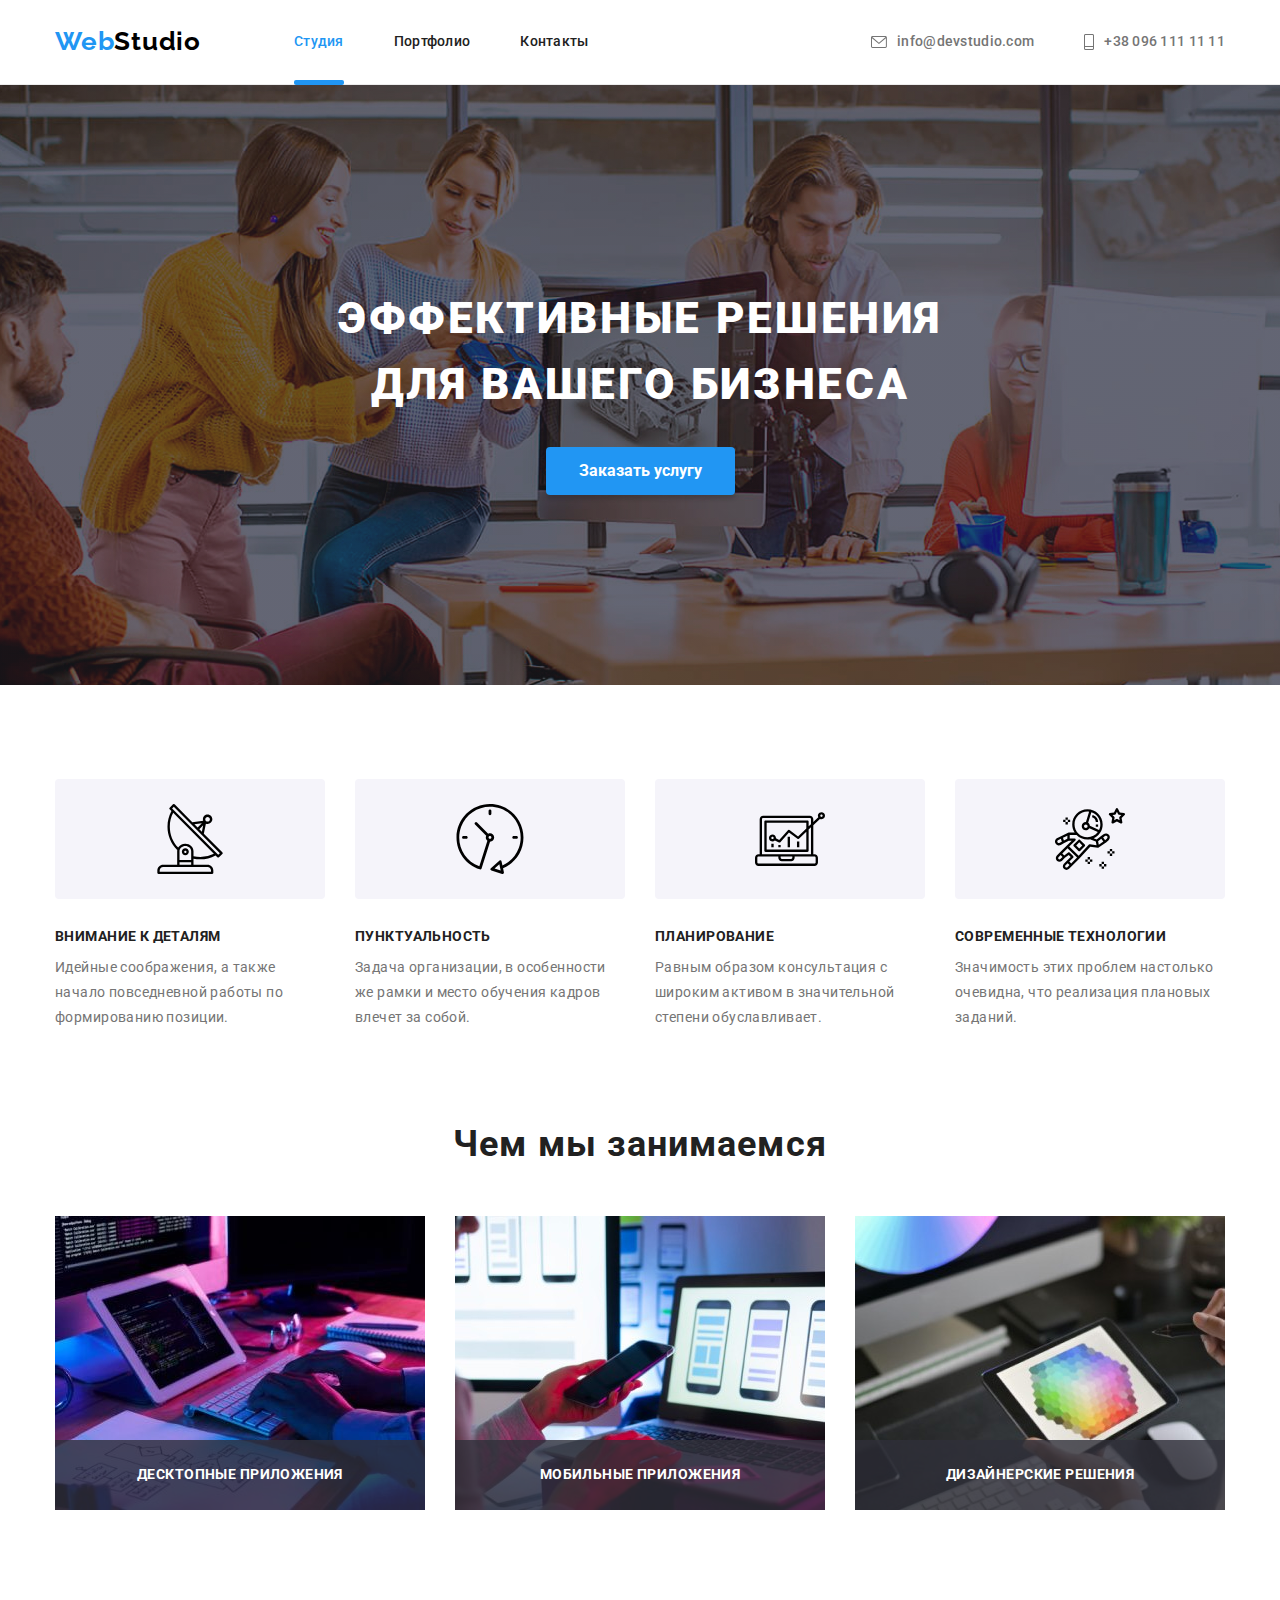
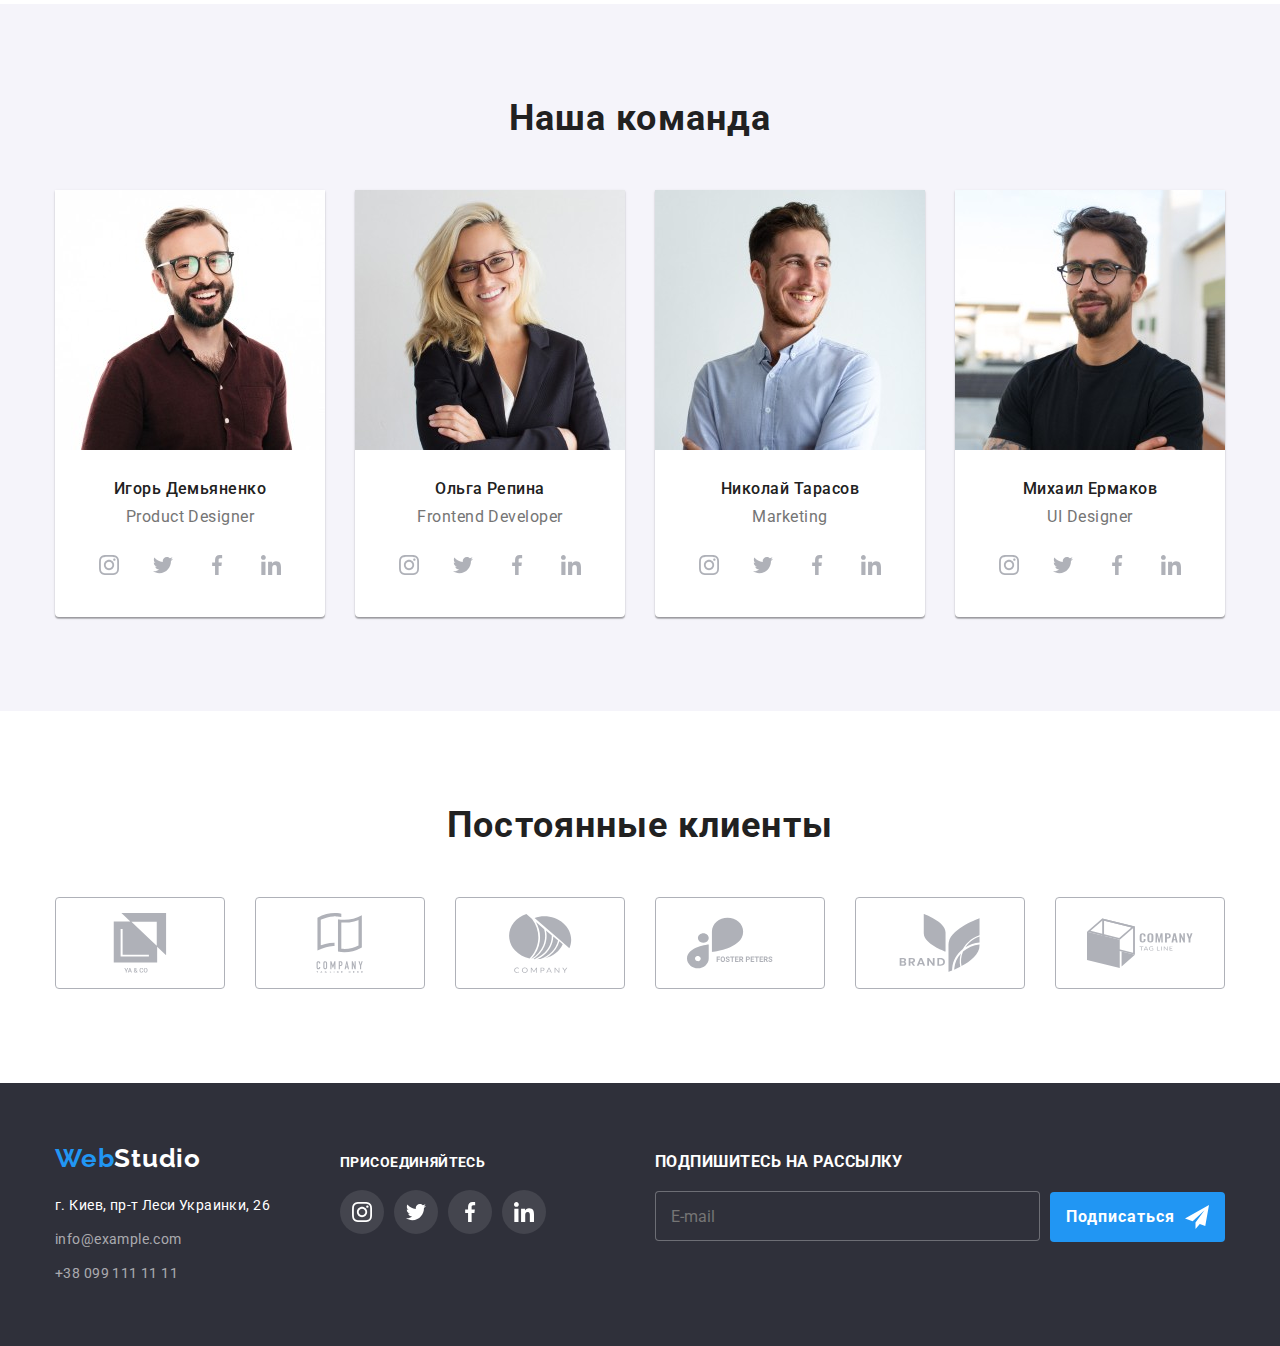
==== commit 030fda0b: "s" ====
--- a/index.html
+++ b/index.html
@@ -39,7 +39,6 @@
                         <li class="item-navigation item"><a  class="link link-navigation" href="Контакты">Контакты</a></li>
                     </ul>
                 </nav>
-                    <div class="site-nav-flex">
                     <ul class="site-nav list">
                         <li class="group-item">
                             <a class="link-contact"  href="mailto:info@devstudio.com">
@@ -57,7 +56,6 @@
                             +38 096 111 11 11</a>
                         </li>
                     </ul>
-                    </div>
 
                     <ul class="menu__list">
                         <li class="menu__item">
--- a/css/main.min.css
+++ b/css/main.min.css
@@ -1,2 +1,2 @@
-html{-webkit-box-sizing:border-box;box-sizing:border-box}*,*::after,*::before{-webkit-box-sizing:inherit;box-sizing:inherit}body{color:var(--primary-text-color);background-color:var(--primary-background-color);font-family:'Roboto',sans-serif;letter-spacing:0.03em}ul{margin:0;padding:0;list-style:none}img{display:block;width:100%;height:auto}h1,h2,h3,h4,h5,h6,p{margin:0}a{list-style-type:none;text-decoration:none}:root{--title-text-color: #212121;--primary-text-color: #757575;--accent-color: #2196F3;--primary-background-color: #FFFFFF;--second-background-color: #2F303A;--third-background-color:#F5F4FA;--logo-text-color: #000000;--icon-color: #AFB1B8;--button-bg: #2196f3;--secondary-light-bg: #f5f4fa}.container{padding-left:15px;padding-right:15px;margin:0 auto;width:100%}@media screen and (min-width: 480px){.container{width:448px}}@media screen and (min-width: 480px){.container{width:448px}}@media screen and (min-width: 768px){.container{width:720px}}@media screen and (min-width: 1200px){.container{width:1200px}}.section{padding-top:60px;padding-bottom:60px}@media screen and (min-width: 768px){.section{padding-top:60px;padding-bottom:60px}}@media screen and (min-width: 1200px){.section{padding-top:94px;padding-bottom:94px}}.visually-hidden{position:absolute;width:1px;height:1px;margin:-1px;border:0;padding:0;white-space:nowrap;-webkit-clip-path:inset(100%);clip-path:inset(100%);clip:rect(0 0 0 0);overflow:hidden}.header{bottom:20px;border-bottom:1px solid #ececec}.header-container{position:relative;padding-top:10px;padding-bottom:10px}@media screen and (min-width: 768px){.header-container{display:-webkit-box;display:-ms-flexbox;display:flex;-webkit-box-align:center;-ms-flex-align:center;align-items:center;-webkit-box-orient:horizontal;-webkit-box-direction:normal;-ms-flex-direction:row;flex-direction:row}}@media screen and (min-width: 768px){.header-container{padding-top:0px;padding-bottom:0px}}.menu-button{margin:0;padding:0;border:none;background-color:transparent;position:absolute;top:6px;right:15px;display:-webkit-box;display:-ms-flexbox;display:flex;-webkit-box-pack:center;-ms-flex-pack:center;justify-content:center;-webkit-box-align:center;-ms-flex-align:center;align-items:center;background-color:#fff;cursor:pointer;border:none;background-color:transparent;z-index:10}@media screen and (max-width: 767px){.menu-button.is-open .icon-menu,.menu-button .icon-cross{display:none}}@media screen and (max-width: 767px){.menu-button.is-open .icon-cross{display:block}}@media screen and (min-width: 767px){.menu-button{display:none}}@media screen and (max-width: 767px){.menu-container{position:absolute;padding:40px 48px}}.menu-container.is-open{display:block;top:0;z-index:2}.menu-container{display:none}.menu-container.is-open{display:block}@media screen and (min-width: 768px){.menu-container{display:-webkit-box;display:-ms-flexbox;display:flex;-webkit-box-align:center;-ms-flex-align:center;align-items:center;width:100%}}.logo{font-family:'Raleway';font-style:normal;font-weight:700;font-size:26px;line-height:1.19;letter-spacing:0.03em;text-decoration:none}.logo.accent{color:var(--accent-color)}.logo.basic{color:var(--logo-text-color)}.navigation__logo{margin-right:93px}@media screen and (min-width: 768px) and (max-width: 1199.98px){.navigation__logo{margin-right:83px}}@media screen and (min-width: 768px){.navigation-list{display:-webkit-box;display:-ms-flexbox;display:flex}.navigation-list .link-navigation{display:block;padding-top:32px;padding-bottom:32px}}.navigation-list.item:not(:last-child){margin-right:50px}@media screen and (max-width: 767.98px){.navigation{margin-bottom:50px}}@media screen and (min-width: 768px){.navigation{display:-webkit-box;display:-ms-flexbox;display:flex;-webkit-box-align:center;-ms-flex-align:center;align-items:center}}@media screen and (min-width: 768px){.header-group{display:-webkit-box;display:-ms-flexbox;display:flex;margin-left:auto}}.item-navigation{list-style-type:none}.item-navigation:not(:last-child){margin-bottom:34px}@media screen and (min-width: 768px){.item-navigation:not(:last-child){margin-right:50px;margin-bottom:0}}@media screen and (min-width: 768px) and (max-width: 1199.98px){.item-navigation:not(:last-child){margin-right:30px;margin-bottom:0}}.link-navigation{font-family:'Roboto';font-style:normal;font-weight:500;font-size:40px;line-height:1.4;letter-spacing:0.02em;color:var(--title-text-color);text-decoration:none;-webkit-transition:color 250ms cubic-bezier(0.4, 0, 0.2, 1);transition:color 250ms cubic-bezier(0.4, 0, 0.2, 1)}@media screen and (min-width: 768px){.link-navigation{font-size:14px}}.link-after{position:relative;color:var(--accent-color)}@media screen and (min-width: 768px){.link-after::after{position:absolute;content:"";display:block;width:100%;height:5px;border-radius:2px;background-color:var(--button-bg);left:0;bottom:0;bottom:-1px}}.group-item{list-style-type:none}@media screen and (min-width: 768px) and (max-width: 1199.98px){.group-item:not(:last-child){margin-bottom:10px}}@media screen and (min-width: 1200px){.group-item .link-contact--corent{margin-left:50px}}.link-contact{font-weight:500;line-height:1.4;letter-spacing:0.02em;color:var(--primary-text-color);text-decoration:none;-webkit-transition:color 250ms cubic-bezier(0.4, 0, 0.2, 1);transition:color 250ms cubic-bezier(0.4, 0, 0.2, 1)}@media screen and (max-width: 767px){.link-contact{font-size:24px}}@media screen and (min-width: 1200px){.link-contact{padding-top:32px;padding-bottom:32px;font-size:14px;line-height:1.14;margin-bottom:0}}@media screen and (min-width: 768px){.link-contact{-webkit-box-align:center;-ms-flex-align:center;align-items:center;display:-webkit-box;display:-ms-flexbox;display:flex}}@media screen and (max-width: 767px){.link-contact--corent{font-size:34px;color:var(--accent-color);display:block;padding-bottom:32px;font-weight:500;line-height:1.18;letter-spacing:0.02em}}@media screen and (max-width: 767px){.site-nav{display:-webkit-box;display:-ms-flexbox;display:flex;-webkit-box-orient:vertical;-webkit-box-direction:reverse;-ms-flex-direction:column-reverse;flex-direction:column-reverse}}@media screen and (min-width: 768px) and (max-width: 1199.98px){.site-nav{display:-webkit-box;display:-ms-flexbox;display:flex;-webkit-box-orient:vertical;-webkit-box-direction:normal;-ms-flex-direction:column;flex-direction:column;font-size:12px;line-height:1.16}}@media screen and (min-width: 768px){.site-nav.list{display:-webkit-box;display:-ms-flexbox;display:flex;margin-left:auto}}.link-navigation{cursor:pointer}.link-navigation:hover,.link-navigation:focus{color:var(--accent-color)}.link-contact{cursor:pointer}.link-contact:hover,.link-contact:focus{color:var(--accent-color)}.icon{margin-right:10px;fill:currentColor;-webkit-transition:color 250ms cubic-bezier(0.4, 0, 0.2, 1);transition:color 250ms cubic-bezier(0.4, 0, 0.2, 1)}@media screen and (max-width: 767px){.icon{display:none}}.icon:hover,.icon:focus{color:var(--accent-color)}.menu__link{font-weight:500;font-size:18px;line-height:22px;letter-spacing:0.02em;color:var(--accent-color)}.menu__list{display:none}@media screen and (max-width: 767px){.menu__list{display:-webkit-box;display:-ms-flexbox;display:flex;margin-top:150px}}.menu__item{display:inline-block;margin-right:10px;padding-right:10px;border-right:1px solid rgba(33,33,33,0.2)}.hero{background-position:center;background-size:contain;background-repeat:no-repeat;background-size:cover;margin-right:auto;margin-left:auto;text-align:center;background-color:#2F303A;background-image:-webkit-gradient(linear, left top, right top, from(rgba(47,48,58,0.4)), to(rgba(47,48,58,0.4))),url(/images/hero/Heade-s.jpg);background-image:linear-gradient(to right, rgba(47,48,58,0.4), rgba(47,48,58,0.4)),url(/images/hero/Heade-s.jpg)}@media screen and (max-width: 1199.98px){.hero{padding-top:118px;padding-bottom:118px}}@media screen and (min-width: 1200px){.hero{padding-top:200px;padding-bottom:200px;max-width:1600px;height:600px}}@media (min-device-pixel-ratio: 2), (-webkit-min-device-pixel-ratio: 2), (min-resolution: 192dpi), (min-resolution: 2dppx){.hero{background-image:-webkit-gradient(linear, left top, right top, from(rgba(47,48,58,0.4)), to(rgba(47,48,58,0.4))),url(/images/hero/Heade-s-2x.jpg);background-image:linear-gradient(to right, rgba(47,48,58,0.4), rgba(47,48,58,0.4)),url(/images/hero/Heade-s-2x.jpg)}}@media screen and (min-width: 768px) and (max-width: 1199.98px){.hero{background-image:-webkit-gradient(linear, left top, right top, from(rgba(47,48,58,0.4)), to(rgba(47,48,58,0.4))),url(/images/hero/Heade-m.jpg);background-image:linear-gradient(to right, rgba(47,48,58,0.4), rgba(47,48,58,0.4)),url(/images/hero/Heade-m.jpg)}}@media screen and (min-width: 768px) and (max-width: 1199.98px) and (min-device-pixel-ratio: 2), screen and (min-width: 768px) and (max-width: 1199.98px) and (-webkit-min-device-pixel-ratio: 2), screen and (min-width: 768px) and (max-width: 1199.98px) and (min-resolution: 192dpi), screen and (min-width: 768px) and (max-width: 1199.98px) and (min-resolution: 2dppx){.hero{background-image:-webkit-gradient(linear, left top, right top, from(rgba(47,48,58,0.4)), to(rgba(47,48,58,0.4))),url(/images/hero/Heade-m-2x.jpg);background-image:linear-gradient(to right, rgba(47,48,58,0.4), rgba(47,48,58,0.4)),url(/images/hero/Heade-m-2x.jpg)}}@media screen and (min-width: 1200px){.hero{background-image:-webkit-gradient(linear, left top, right top, from(rgba(47,48,58,0.4)), to(rgba(47,48,58,0.4))),url(/images/hero/Heade-l.jpg);background-image:linear-gradient(to right, rgba(47,48,58,0.4), rgba(47,48,58,0.4)),url(/images/hero/Heade-l.jpg)}}@media screen and (min-width: 1200px) and (min-device-pixel-ratio: 2), screen and (min-width: 1200px) and (-webkit-min-device-pixel-ratio: 2), screen and (min-width: 1200px) and (min-resolution: 192dpi), screen and (min-width: 1200px) and (min-resolution: 2dppx){.hero{background-image:-webkit-gradient(linear, left top, right top, from(rgba(47,48,58,0.4)), to(rgba(47,48,58,0.4))),url(/images/hero/Heade-l-2x.jpg);background-image:linear-gradient(to right, rgba(47,48,58,0.4), rgba(47,48,58,0.4)),url(/images/hero/Heade-l-2x.jpg)}}.hero__header{letter-spacing:0.06em;text-transform:uppercase;color:#FFFFFF}@media screen and (max-width: 1199.98px){.hero__header{max-width:360px;font-weight:900;font-size:26px;line-height:1.62;margin:0 auto 30px}}@media screen and (min-width: 1200px){.hero__header{font-weight:900;font-size:44px;line-height:1.5;text-align:center;margin-bottom:30px}}.button{background:#2196F3;font-weight:700;font-size:16px;line-height:1.8;color:#FFFFFF;-webkit-box-align:center;-ms-flex-align:center;align-items:center;text-align:center;border:0;-webkit-box-shadow:0px 4px 4px rgba(0,0,0,0.15);box-shadow:0px 4px 4px rgba(0,0,0,0.15);border-radius:4px;padding:10px 33px;cursor:pointer}.title-section{font-weight:700;letter-spacing:0.03em;color:var(--title-text-color);text-align:center}@media screen and (min-width: 480px){.title-section{font-size:28px;line-height:1.18;margin-bottom:30px}}@media screen and (min-width: 1200px){.title-section{margin-bottom:50px;font-size:36px;line-height:1.16}}@media screen and (min-width: 768px){.feature__list{display:-webkit-box;display:-ms-flexbox;display:flex;-ms-flex-wrap:wrap;flex-wrap:wrap}}@media screen and (min-width: 1200px){.feature__list{display:-webkit-box;display:-ms-flexbox;display:flex}}@media screen and (min-width: 480px){.feature__item{-ms-flex-preferred-size:100%;flex-basis:100%}}@media screen and (min-width: 768px){.feature__item{-ms-flex-preferred-size:calc((100% - 30px) / 2);flex-basis:calc((100% - 30px) / 2)}}@media screen and (min-width: 1200px){.feature__item{-ms-flex-preferred-size:calc((100% - 90px) / 4);flex-basis:calc((100% - 90px) / 4)}}@media screen and (max-width: 767.98px){.feature__item:not(:last-child){margin-bottom:30px}}@media screen and (min-width: 1200px){.feature__item:not(:last-child){margin-right:30px}}@media screen and (min-width: 768px) and (max-width: 1199.98px){.feature__item:not(:nth-last-child(-n+2)){margin-bottom:30px}.feature__item:nth-child(odd){margin-right:30px}}.feature__background{display:-webkit-box;display:-ms-flexbox;display:flex;height:120px;background-color:var(--secondary-light-bg);margin-bottom:30px;-webkit-box-align:center;-ms-flex-align:center;align-items:center;-webkit-box-pack:center;-ms-flex-pack:center;justify-content:center;border-radius:4px}.feature__name{font-weight:700;font-size:14px;line-height:1.14;letter-spacing:0.03em;text-transform:uppercase;color:var(--title-text-color);margin-bottom:10px}@media screen and (max-width: 767.98px){.feature__name{text-align:center}}.feature__description{font-weight:400;font-size:14px;line-height:1.8;letter-spacing:0.03em;color:var(--primary-text-color)}.development{padding-top:0px;display:none}@media screen and (min-width: 1200px){.development{display:block}}.development__list{display:-webkit-box;display:-ms-flexbox;display:flex}.development__item{margin-right:30px;position:relative}.development__item:nth-child(3n){margin-right:0}.development__text-thumb{color:var(--primary-background-color);font-weight:700;text-transform:uppercase;letter-spacing:0.03em;font-size:14px;line-height:1.14}.development__over-thumb{position:absolute;display:-webkit-box;display:-ms-flexbox;display:flex;-webkit-box-pack:center;-ms-flex-pack:center;justify-content:center;-webkit-box-align:center;-ms-flex-align:center;align-items:center;width:370px;height:70px;left:0;bottom:0;background-color:rgba(47,48,58,0.8)}.team{background:#F5F4FA}@media screen and (min-width: 768px){.list.team__list{display:-webkit-box;display:-ms-flexbox;display:flex;-ms-flex-wrap:wrap;flex-wrap:wrap}}@media screen and (min-width: 1200px){.list.team__list{display:-webkit-box;display:-ms-flexbox;display:flex}}.team__card{background-color:var(--primary-background-color);-webkit-box-shadow:0px 1px 3px rgba(0,0,0,0.12),0px 1px 1px rgba(0,0,0,0.14),0px 2px 1px rgba(0,0,0,0.2);box-shadow:0px 1px 3px rgba(0,0,0,0.12),0px 1px 1px rgba(0,0,0,0.14),0px 2px 1px rgba(0,0,0,0.2);border-radius:0px 0px 4px 4px}@media screen and (min-width: 480px){.team__card{-ms-flex-preferred-size:100%;flex-basis:100%}}@media screen and (min-width: 768px){.team__card{-ms-flex-preferred-size:calc((100% - 30px) / 2);flex-basis:calc((100% - 30px) / 2)}}@media screen and (min-width: 1200px){.team__card{-ms-flex-preferred-size:calc((100% - 90px) / 4);flex-basis:calc((100% - 90px) / 4);margin-right:30px}.team__card:last-child{margin-right:0}}@media screen and (min-width: 768px) and (max-width: 1199.98px){.team__card:not(:nth-last-child(-n+2)){margin-bottom:30px}.team__card:nth-child(odd){margin-right:30px}}@media screen and (max-width: 767.98px){.team__card:not(:last-child){margin-bottom:30px}}.team__command-title{padding-top:30px;padding-bottom:30px;text-align:center}.team__name{font-weight:500;font-size:16px;line-height:1.18;text-align:center;letter-spacing:0.03em;color:var(--title-text-color);margin-bottom:10px}.team__job{font-weight:400;font-size:16px;line-height:1.18;text-align:center;letter-spacing:0.03em;color:var(--primary-text-color)}.socials{display:-webkit-box;display:-ms-flexbox;display:flex;-webkit-box-pack:center;-ms-flex-pack:center;justify-content:center;-webkit-box-align:center;-ms-flex-align:center;align-items:center;margin-top:16px}.socials__item:not(:last-child){margin-right:10px}.socials-link{display:-webkit-box;display:-ms-flexbox;display:flex;-webkit-box-align:center;-ms-flex-align:center;align-items:center;-webkit-box-pack:center;-ms-flex-pack:center;justify-content:center;fill:var(--icon-color);width:44px;height:44px;background-color:rgba(255,255,255,0.1);border-radius:50%;-webkit-transition:background-color 250ms cubic-bezier(0.4, 0, 0.2, 1);transition:background-color 250ms cubic-bezier(0.4, 0, 0.2, 1)}.socials-link:hover,.socials-link:focus{background-color:var(--button-bg)}.socials-link:hover .socials__icon,.socials-link:focus .socials__icon{fill:var(--primary-background-color)}.socials__item{display:-webkit-box;display:-ms-flexbox;display:flex;-webkit-box-pack:center;-ms-flex-pack:center;justify-content:center;-webkit-box-align:center;-ms-flex-align:center;align-items:center;width:44px;height:44px;padding:0px;border:none;background-color:var(--primary-background-color);border-radius:50%;background-repeat:no-repeat;background-size:20px;background-position:center;color:var(--icon-color)}.socials__icon{fill:var(--icon-color);-webkit-transition:fill 250ms cubic-bezier(0.4, 0, 0.2, 1);transition:fill 250ms cubic-bezier(0.4, 0, 0.2, 1)}.clients__list{display:-webkit-box;display:-ms-flexbox;display:flex;margin:-15px}@media screen and (max-width: 1199.98px){.clients__list{-ms-flex-wrap:wrap;flex-wrap:wrap}}.clients__item{display:-webkit-box;display:-ms-flexbox;display:flex;-webkit-box-align:center;-ms-flex-align:center;align-items:center;-webkit-box-pack:center;-ms-flex-pack:center;justify-content:center;-webkit-box-sizing:border-box;box-sizing:border-box;cursor:pointer;height:92px;margin:15px}@media screen and (min-width: 480px){.clients__item{-ms-flex-preferred-size:calc((100% - 60px) / 2);flex-basis:calc((100% - 60px) / 2)}}@media screen and (min-width: 768px) and (max-width: 1199.98px){.clients__item{-ms-flex-preferred-size:calc((100% - 90px) / 3);flex-basis:calc((100% - 90px) / 3)}}@media screen and (min-width: 1200px){.clients__item{-ms-flex-preferred-size:calc((100% - 180px) / 6);flex-basis:calc((100% - 180px) / 6)}}.clients__link{display:-webkit-box;display:-ms-flexbox;display:flex;width:100%;height:100%;-webkit-box-pack:center;-ms-flex-pack:center;justify-content:center;-webkit-box-align:center;-ms-flex-align:center;align-items:center;color:var(--icon-color);border:1px solid var(--icon-color);border-radius:4px;cursor:pointer;-webkit-transition:color 250ms cubic-bezier(0.4, 0, 0.2, 1),border 250ms cubic-bezier(0.4, 0, 0.2, 1);transition:color 250ms cubic-bezier(0.4, 0, 0.2, 1),border 250ms cubic-bezier(0.4, 0, 0.2, 1)}.clients__link:hover,.clients__link:focus{color:var(--button-bg);border:1px solid var(--button-bg)}.clients__logo{width:106px;height:60px;fill:currentColor}.footer{background-color:var(--second-background-color);padding-top:60px;padding-bottom:60px}@media screen and (max-width: 1198px){.footer{text-align:center}}@media screen and (min-width: 768px){.footer-flex{display:-webkit-box;display:-ms-flexbox;display:flex;-ms-flex-wrap:wrap;flex-wrap:wrap;-webkit-box-align:baseline;-ms-flex-align:baseline;align-items:baseline}}@media screen and (min-width: 768px) and (min-width: 768px) and (max-width: 1199.98px){.footer-flex{display:-webkit-box;display:-ms-flexbox;display:flex;-ms-flex-wrap:wrap;flex-wrap:wrap;-webkit-box-align:baseline;-ms-flex-align:baseline;align-items:baseline}}@media screen and (max-width: 768px){.footer-form-container{display:-webkit-box;display:-ms-flexbox;display:flex;-webkit-box-orient:vertical;-webkit-box-direction:normal;-ms-flex-direction:column;flex-direction:column;-webkit-box-align:center;-ms-flex-align:center;align-items:center}}@media screen and (min-width: 1200px){.footer-form-container{width:570px;text-align:start;margin-left:auto}}.address-item{list-style-type:none}.link-map{font-family:'Roboto';font-style:normal;font-weight:400;font-size:14px;line-height:1.7;letter-spacing:0.03em;color:var(--primary-background-color);text-decoration:none}.link-address{font-family:'Roboto';font-style:normal;font-weight:400;font-size:14px;line-height:1.8;letter-spacing:0.03em;color:rgba(255,255,255,0.6);text-decoration:none}@media screen and (min-width: 1200px){.footer-flex{display:-webkit-box;display:-ms-flexbox;display:flex;-webkit-box-align:baseline;-ms-flex-align:baseline;align-items:baseline}}.footer .logo-position{display:block;margin-bottom:20px}.logotype{font-family:'Raleway';font-weight:700;font-size:26px;line-height:1.19;letter-spacing:0.03em;text-decoration:none;margin-bottom:20px}.logotype .start{color:var(--accent-color)}.logotype .end{color:var(--primary-background-color)}.address-item.map{margin-bottom:9px}.address-item.address{margin-bottom:9px}.footer-social-list{-webkit-box-pack:center;-ms-flex-pack:center;justify-content:center;display:-webkit-box;display:-ms-flexbox;display:flex}@media screen and (min-width: 1200px){.footer-social-list{display:-webkit-box;display:-ms-flexbox;display:flex;-webkit-box-pack:center;-ms-flex-pack:center;justify-content:center}}@media screen and (min-width: 1200px){.footer-social{margin-left:70px}}@media screen and (max-width: 1199.98px){.footer-social{margin-bottom:60px;margin-top:60px}}.footer-so-text{font-family:Roboto;font-style:normal;font-weight:700;font-size:14px;line-height:1.16;letter-spacing:0.03em;text-transform:uppercase;color:#ffffff;margin-bottom:20px}.footer-socials-icon{width:20px;height:20px;fill:#ffffff}.footer-socials-item:not(:last-child){margin-right:10px}.footer-text-subscribe{display:inline-block;margin-bottom:20px;color:#fff;line-height:1.14;text-transform:uppercase}@media screen and (min-width: 768px) and (max-width: 1198){.form-subscribe{display:-webkit-box;display:-ms-flexbox;display:flex;-webkit-box-orient:vertical;-webkit-box-direction:normal;-ms-flex-direction:column;flex-direction:column;-webkit-box-align:center;-ms-flex-align:center;align-items:center;width:100%}}@media screen and (max-width: 1199.98px){.form-subscribe{display:-webkit-box;display:-ms-flexbox;display:flex;-webkit-box-orient:vertical;-webkit-box-direction:normal;-ms-flex-direction:column;flex-direction:column;-webkit-box-align:center;-ms-flex-align:center;align-items:center}}@media screen and (min-width: 1200px){.form-subscribe{display:-webkit-box;display:-ms-flexbox;display:flex;-webkit-box-align:baseline;-ms-flex-align:baseline;align-items:baseline}}.input-email{width:100%;height:50px;margin-right:10px;border-radius:4px;padding:15px;font-size:16px;line-height:1.25;color:#fff;background-color:var(--second-background-color);border:1px solid rgba(255,255,255,0.3);outline:1;-webkit-transition:border 250ms cubic-bezier(0.4, 0, 0.2, 1),-webkit-box-shadow 250ms cubic-bezier(0.4, 0, 0.2, 1);transition:border 250ms cubic-bezier(0.4, 0, 0.2, 1),-webkit-box-shadow 250ms cubic-bezier(0.4, 0, 0.2, 1);transition:border 250ms cubic-bezier(0.4, 0, 0.2, 1),box-shadow 250ms cubic-bezier(0.4, 0, 0.2, 1);transition:border 250ms cubic-bezier(0.4, 0, 0.2, 1),box-shadow 250ms cubic-bezier(0.4, 0, 0.2, 1),-webkit-box-shadow 250ms cubic-bezier(0.4, 0, 0.2, 1)}.input-email:hover,.input-email:focus{outline:0;border:1px solid rgba(255,255,255,0.6);-webkit-box-shadow:0px 4px 4px rgba(0,0,0,0.171);box-shadow:0px 4px 4px rgba(0,0,0,0.171)}@media screen and (max-width: 1199.98px){.input-email{margin-bottom:20px}}.button-subscribe{padding:10px 16px;width:200px;height:50px;background-color:var(--button-bg);color:var(--primary-background-color);font-weight:700;font-size:16px;line-height:1.87;letter-spacing:0.06em;cursor:pointer;border-radius:4px;border:0;-webkit-box-shadow:250 ms cubic-bezier(0.4, 0, 0.2, 1);box-shadow:250 ms cubic-bezier(0.4, 0, 0.2, 1)}.button-subscribe:hover,.button-subscribe:focus{-webkit-box-shadow:0px 4px 4px rgba(0,0,0,0.153);box-shadow:0px 4px 4px rgba(0,0,0,0.153)}.footer-button-content{-webkit-box-pack:center;-ms-flex-pack:center;justify-content:center;-webkit-box-align:center;-ms-flex-align:center;align-items:center}@media screen and (min-width: 1200px){.footer-button-content{display:-webkit-box;display:-ms-flexbox;display:flex;-webkit-box-pack:center;-ms-flex-pack:center;justify-content:center;-webkit-box-align:center;-ms-flex-align:center;align-items:center}}.footer-button-icon{margin-left:10px}.portfolio__button-list{list-style-type:none;display:-webkit-box;display:-ms-flexbox;display:flex;-ms-flex-wrap:wrap;flex-wrap:wrap;margin-bottom:40px}@media screen and (min-width: 768px){.portfolio__button-list{-webkit-box-pack:center;-ms-flex-pack:center;justify-content:center;margin-bottom:30px}}@media screen and (min-width: 1200px){.portfolio__button-list{-webkit-box-pack:center;-ms-flex-pack:center;justify-content:center;margin-bottom:50px}}.portfolio__info{-webkit-box-flex:1;-ms-flex-positive:1;flex-grow:1;padding:20px 24px;border-bottom:1px solid #eee;border-left:1px solid #eee;border-right:1px solid #eee}.btn{cursor:pointer;font-weight:500;font-size:16px;line-height:1.62;text-align:center;letter-spacing:0.03em;color:var(--title-text-color);background-color:#F5F4FA;border:0;border-radius:4px;padding:6px 22px;-webkit-transition:color 250ms cubic-bezier(0.4, 0, 0.2, 1),background 250ms cubic-bezier(0.4, 0, 0.2, 1),border-radius 250ms cubic-bezier(0.4, 0, 0.2, 1),-webkit-box-shadow 250ms cubic-bezier(0.4, 0, 0.2, 1);transition:color 250ms cubic-bezier(0.4, 0, 0.2, 1),background 250ms cubic-bezier(0.4, 0, 0.2, 1),border-radius 250ms cubic-bezier(0.4, 0, 0.2, 1),-webkit-box-shadow 250ms cubic-bezier(0.4, 0, 0.2, 1);transition:color 250ms cubic-bezier(0.4, 0, 0.2, 1),background 250ms cubic-bezier(0.4, 0, 0.2, 1),box-shadow 250ms cubic-bezier(0.4, 0, 0.2, 1),border-radius 250ms cubic-bezier(0.4, 0, 0.2, 1);transition:color 250ms cubic-bezier(0.4, 0, 0.2, 1),background 250ms cubic-bezier(0.4, 0, 0.2, 1),box-shadow 250ms cubic-bezier(0.4, 0, 0.2, 1),border-radius 250ms cubic-bezier(0.4, 0, 0.2, 1),-webkit-box-shadow 250ms cubic-bezier(0.4, 0, 0.2, 1)}.btn:hover,.btn:focus{background:var(--accent-color);color:var(--primary-background-color);border-radius:4px;-webkit-box-shadow:0px 3px 1px rgba(0,0,0,0.1),0px 1px 2px rgba(0,0,0,0.08),0px 2px 2px rgba(0,0,0,0.12);box-shadow:0px 3px 1px rgba(0,0,0,0.1),0px 1px 2px rgba(0,0,0,0.08),0px 2px 2px rgba(0,0,0,0.12)}.btn:active{color:var(--title-text-color)}.portfolio__filter-button{margin-right:8px}@media screen and (max-width: 767.98px){.portfolio__filter-button:not(:nth-last-child(-n+2)){margin-bottom:15px}}.portfolio__card-list{display:-webkit-box;display:-ms-flexbox;display:flex;-ms-flex-wrap:wrap;flex-wrap:wrap}@media screen and (max-width: 1199.98px){.portfolio__card-example{display:block;width:100%}}@media screen and (min-width: 768px) and (max-width: 1199.98px){.portfolio__card-example{-ms-flex-preferred-size:calc((100% - 30px) / 2);flex-basis:calc((100% - 30px) / 2)}}@media screen and (min-width: 1200px){.portfolio__card-example{margin-right:30px;margin-bottom:30px}.portfolio__card-example:nth-child(3n){margin-right:0}.portfolio__card-example:nth-last-child(-n+3){margin-bottom:0}}@media screen and (max-width: 1199.98px){.portfolio__card-example:not(:last-child){margin-bottom:30px}}@media screen and (max-width: 767.98px){margin-bottom:30px}@media screen and (min-width: 768px) and (max-width: 1199.98px){.portfolio__card-example:nth-child(odd){margin-right:30px}}@media screen and (min-width: 768px) and (max-width: 1199.98px){.portfolio__card-example:nth-child(odd){margin-right:30px}}.portfolio__name-works{font-weight:700;font-size:18px;line-height:2;letter-spacing:0.06em;color:var(--title-text-color);margin-bottom:4px}.portfolio__type{font-weight:400;font-size:16px;line-height:1.8;letter-spacing:0.03em;color:var(--primary-text-color)}.portfolio__link{display:-webkit-box;display:-ms-flexbox;display:flex;-webkit-box-orient:vertical;-webkit-box-direction:normal;-ms-flex-direction:column;flex-direction:column;height:100%;-webkit-transition:-webkit-box-shadow 250ms cubic-bezier(0.4, 0, 0.2, 1);transition:-webkit-box-shadow 250ms cubic-bezier(0.4, 0, 0.2, 1);transition:box-shadow 250ms cubic-bezier(0.4, 0, 0.2, 1);transition:box-shadow 250ms cubic-bezier(0.4, 0, 0.2, 1), -webkit-box-shadow 250ms cubic-bezier(0.4, 0, 0.2, 1)}.portfolio__link:hover,.portfolio__link:focus{-webkit-box-shadow:0px 1px 1px rgba(0,0,0,0.12),0px 4px 4px rgba(0,0,0,0.06),1px 4px 6px rgba(0,0,0,0.16);box-shadow:0px 1px 1px rgba(0,0,0,0.12),0px 4px 4px rgba(0,0,0,0.06),1px 4px 6px rgba(0,0,0,0.16)}.portfolio__thumb-card{position:relative;overflow:hidden}.portfolio__text-card{position:absolute;display:-webkit-box;display:-ms-flexbox;display:flex;top:0;left:0;width:100%;height:100%;padding:63px 24px;font-size:18px;line-height:1.56;letter-spacing:0.03em;color:var(--primary-background-color);background-color:rgba(33,150,243,0.9);-webkit-transform:translateY(100%);transform:translateY(100%);-webkit-transition:-webkit-transform 250ms cubic-bezier(0.4, 0, 0.2, 1);transition:-webkit-transform 250ms cubic-bezier(0.4, 0, 0.2, 1);transition:transform 250ms cubic-bezier(0.4, 0, 0.2, 1);transition:transform 250ms cubic-bezier(0.4, 0, 0.2, 1), -webkit-transform 250ms cubic-bezier(0.4, 0, 0.2, 1)}.portfolio__link:hover .portfolio__text-card,.portfolio__link:focus .portfolio__text-card{-webkit-transform:translateY(0);transform:translateY(0)}.backdrop.is-hidden{opacity:0;pointer-events:none}.backdrop{position:fixed;top:0;left:0;padding:93px 15px;z-index:10;overflow-y:scroll;width:100%;height:100%;opacity:1;-webkit-transition:opacity 250ms cubic-bezier(0.4, 0, 0.2, 1);transition:opacity 250ms cubic-bezier(0.4, 0, 0.2, 1);background:rgba(0,0,0,0.2)}.modal{background-color:#fff}@media screen and (min-width: 480px){.modal{position:relative;opacity:1;-webkit-transition:opacity 250ms cubic-bezier(0.4, 0, 0.2, 1);transition:opacity 250ms cubic-bezier(0.4, 0, 0.2, 1);-webkit-transition:opacity 250ms cubic-bezier(0.4, 0, 0.2, 1),background-color 250ms cubic-bezier(0.4, 0, 0.2, 1),-webkit-transform 250ms cubic-bezier(0.4, 0, 0.2, 1),-webkit-box-shadow 250ms cubic-bezier(0.4, 0, 0.2, 1);transition:opacity 250ms cubic-bezier(0.4, 0, 0.2, 1),background-color 250ms cubic-bezier(0.4, 0, 0.2, 1),-webkit-transform 250ms cubic-bezier(0.4, 0, 0.2, 1),-webkit-box-shadow 250ms cubic-bezier(0.4, 0, 0.2, 1);transition:transform 250ms cubic-bezier(0.4, 0, 0.2, 1),box-shadow 250ms cubic-bezier(0.4, 0, 0.2, 1),opacity 250ms cubic-bezier(0.4, 0, 0.2, 1),background-color 250ms cubic-bezier(0.4, 0, 0.2, 1);transition:transform 250ms cubic-bezier(0.4, 0, 0.2, 1),box-shadow 250ms cubic-bezier(0.4, 0, 0.2, 1),opacity 250ms cubic-bezier(0.4, 0, 0.2, 1),background-color 250ms cubic-bezier(0.4, 0, 0.2, 1),-webkit-transform 250ms cubic-bezier(0.4, 0, 0.2, 1),-webkit-box-shadow 250ms cubic-bezier(0.4, 0, 0.2, 1);background-color:#fff;-webkit-box-shadow:0px 1px 3px rgba(0,0,0,0.12),0px 1px 1px rgba(0,0,0,0.14),0px 2px 1px rgba(0,0,0,0.2);box-shadow:0px 1px 3px rgba(0,0,0,0.12),0px 1px 1px rgba(0,0,0,0.14),0px 2px 1px rgba(0,0,0,0.2);border-radius:4px;padding:40px;cursor:pointer;width:100%}}@media screen and (min-width: 768px) and (max-width: 1199.98px){.modal{position:absolute;top:50%;left:50%;-webkit-transform:translate(-50%, -50%) scale(1);transform:translate(-50%, -50%) scale(1);max-width:450px;width:100%}}@media screen and (min-width: 1200px){.modal{max-width:528px;max-height:581px;position:absolute;top:50%;left:50%;-webkit-transform:translate(-50%, -50%);transform:translate(-50%, -50%);padding:40px;background-color:var(--primary-background-color);background:#FFFFFF;-webkit-transition:opacity 250ms cubic-bezier(0.4, 0, 0.2, 1);transition:opacity 250ms cubic-bezier(0.4, 0, 0.2, 1);-webkit-box-shadow:0px 1px 3px rgba(0,0,0,0.12),0px 1px 1px rgba(0,0,0,0.14),0px 2px 1px rgba(0,0,0,0.2);box-shadow:0px 1px 3px rgba(0,0,0,0.12),0px 1px 1px rgba(0,0,0,0.14),0px 2px 1px rgba(0,0,0,0.2);border-radius:4px}}.close-button{position:absolute;top:8px;right:8px;width:30px;height:30px;background-color:var(--primary-background-color);border:1px solid rgba(0,0,0,0.1);border-radius:50%;cursor:pointer;-webkit-transition:border-color 250ms cubic-bezier(0.4, 0, 0.2, 1);transition:border-color 250ms cubic-bezier(0.4, 0, 0.2, 1)}.close-button:hover,.close-button:focus{border-color:var(--button-bg)}.data-user{display:-webkit-box;display:-ms-flexbox;display:flex;-webkit-box-pack:center;-ms-flex-pack:center;justify-content:center;margin-bottom:12px;font-weight:700;font-size:20px;line-height:1.15;color:var(--title-text-color);text-align:center}.modal-form-field{position:relative;display:block;margin-bottom:10px}.modal-form-coment{position:relative;display:block;margin-bottom:20px}.form-input-comments:hover,.form-input-comments:focus{border-color:var(--accent-color);outline:0}.form-label{display:inline-block;margin-bottom:4px;font-size:12px;line-height:1.17;letter-spacing:0.01em}.form-input{display:-webkit-box;display:-ms-flexbox;display:flex;width:100%;height:40px;padding:12px 16px;padding-left:42px;line-height:1.14;letter-spacing:0.01em;color:var(--title-text-color);border:1px solid rgba(33,33,33,0.2);border-radius:4px}.form-input:hover,.form-input:focus{border-color:var(--accent-color);outline:0}.form-input:focus ~ .form-input-icon{fill:var(--accent-color)}.form-input-comments{display:-webkit-box;display:-ms-flexbox;display:flex;width:100%;height:120px;padding:12px 16px;line-height:1.14;letter-spacing:0.01em;color:var(--title-text-color);border:1px solid rgba(33,33,33,0.2);border-radius:4px;resize:none;font-weight:400;font-size:12px}.form-input-comments::-webkit-input-placeholder{font-weight:400;font-size:12px;line-height:14px;letter-spacing:0.01em;color:rgba(117,117,117,0.5)}.form-input-comments:-ms-input-placeholder{font-weight:400;font-size:12px;line-height:14px;letter-spacing:0.01em;color:rgba(117,117,117,0.5)}.form-input-comments::-ms-input-placeholder{font-weight:400;font-size:12px;line-height:14px;letter-spacing:0.01em;color:rgba(117,117,117,0.5)}.form-input-comments::placeholder{font-weight:400;font-size:12px;line-height:14px;letter-spacing:0.01em;color:rgba(117,117,117,0.5)}.form-input-icon{position:absolute;top:50%;left:13px;fill:black}.form-checkbox{display:-webkit-box;display:-ms-flexbox;display:flex;-webkit-box-pack:center;-ms-flex-pack:center;justify-content:center;-webkit-box-align:center;-ms-flex-align:center;align-items:center;margin-bottom:30px}.checkbox-container{position:relative;display:block;width:16px;height:15px;margin-right:8px;cursor:pointer}.checkbox-icon-checked{position:absolute;top:0;left:0;border-radius:2px;width:16px;height:15px;-webkit-transform:scale(0.2);transform:scale(0.2);opacity:0;-webkit-transition:opacity 250ms cubic-bezier(0.4, 0, 0.2, 1),-webkit-transform 250ms cubic-bezier(0.4, 0, 0.2, 1);transition:opacity 250ms cubic-bezier(0.4, 0, 0.2, 1),-webkit-transform 250ms cubic-bezier(0.4, 0, 0.2, 1);transition:transform 250ms cubic-bezier(0.4, 0, 0.2, 1),opacity 250ms cubic-bezier(0.4, 0, 0.2, 1);transition:transform 250ms cubic-bezier(0.4, 0, 0.2, 1),opacity 250ms cubic-bezier(0.4, 0, 0.2, 1),-webkit-transform 250ms cubic-bezier(0.4, 0, 0.2, 1)}.checkbox-icon-unchecked{position:absolute;top:0;left:0;display:block;width:16px;height:15px;border:2px solid var(--title-text-color);border-radius:2px;-webkit-transition:border-color 250ms cubic-bezier(0.4, 0, 0.2, 1);transition:border-color 250ms cubic-bezier(0.4, 0, 0.2, 1)}.checkbox:checked+.checkbox-icon-checked{-webkit-transform:scale(1);transform:scale(1);opacity:1;background-color:var(--accent-color)}.checkbox:checked ~ .checkbox-icon-unchecked{border-color:var(--accent-color)}.checkbox:focus ~ .checkbox-icon-unchecked,.checkbox:hover ~ .checkbox-icon-unchecked{border-color:var(--accent-color)}.checkbox:focus:checked ~ .checkbox-icon-unchecked,.checkbox:hover:checked ~ .checkbox-icon-unchecked{border-color:var(--accent-color)}.checkbox{position:absolute;white-space:nowrap;width:1px;height:1px;overflow:hidden;border:0;padding:0;clip:rect(0 0 0 0);-webkit-clip-path:inset(50%);clip-path:inset(50%);margin:-1px}.checkbox-label{font-size:14px;line-height:1.71;cursor:pointer;-webkit-user-select:none;-moz-user-select:none;-ms-user-select:none;user-select:none}@media screen and (max-width: 1199.98px){.checkbox-label{font-size:12px;letter-spacing:0.03em}}.checkbox-label-link{color:var(--accent-color);-webkit-text-decoration-line:underline;text-decoration-line:underline}.button-subscribe-crnter{display:block;margin:auto}
+html{-webkit-box-sizing:border-box;box-sizing:border-box}*,*::after,*::before{-webkit-box-sizing:inherit;box-sizing:inherit}body{color:var(--primary-text-color);background-color:var(--primary-background-color);font-family:'Roboto',sans-serif;letter-spacing:0.03em}ul{margin:0;padding:0;list-style:none}img{display:block;width:100%;height:auto}h1,h2,h3,h4,h5,h6,p{margin:0}a{list-style-type:none;text-decoration:none}:root{--title-text-color: #212121;--primary-text-color: #757575;--accent-color: #2196F3;--primary-background-color: #FFFFFF;--second-background-color: #2F303A;--third-background-color:#F5F4FA;--logo-text-color: #000000;--icon-color: #AFB1B8;--button-bg: #2196f3;--secondary-light-bg: #f5f4fa}.container{padding-left:15px;padding-right:15px;margin:0 auto;width:100%}@media screen and (min-width: 480px){.container{width:448px}}@media screen and (min-width: 480px){.container{width:448px}}@media screen and (min-width: 768px){.container{width:720px}}@media screen and (min-width: 1200px){.container{width:1200px}}.section{padding-top:60px;padding-bottom:60px}@media screen and (min-width: 768px){.section{padding-top:60px;padding-bottom:60px}}@media screen and (min-width: 1200px){.section{padding-top:94px;padding-bottom:94px}}.visually-hidden{position:absolute;width:1px;height:1px;margin:-1px;border:0;padding:0;white-space:nowrap;-webkit-clip-path:inset(100%);clip-path:inset(100%);clip:rect(0 0 0 0);overflow:hidden}.header{bottom:20px;border-bottom:1px solid #ececec}.header-container{position:relative;padding-top:10px;padding-bottom:10px}@media screen and (min-width: 768px){.header-container{display:-webkit-box;display:-ms-flexbox;display:flex;-webkit-box-align:center;-ms-flex-align:center;align-items:center;-webkit-box-orient:horizontal;-webkit-box-direction:normal;-ms-flex-direction:row;flex-direction:row}}@media screen and (min-width: 768px){.header-container{padding-top:0px;padding-bottom:0px}}.menu-button{margin:0;padding:0;border:none;background-color:transparent;position:absolute;top:6px;right:15px;display:-webkit-box;display:-ms-flexbox;display:flex;-webkit-box-pack:center;-ms-flex-pack:center;justify-content:center;-webkit-box-align:center;-ms-flex-align:center;align-items:center;background-color:#fff;cursor:pointer;border:none;background-color:transparent;z-index:10}@media screen and (max-width: 767px){.menu-button.is-open .icon-menu,.menu-button .icon-cross{display:none}}@media screen and (max-width: 767px){.menu-button.is-open .icon-cross{display:block}}@media screen and (min-width: 767px){.menu-button{display:none}}@media screen and (max-width: 767px){.menu-container{position:absolute;padding:40px 48px}}.menu-container.is-open{display:block;top:0;z-index:2}.menu-container{display:none}.menu-container.is-open{display:block}@media screen and (min-width: 768px){.menu-container{display:-webkit-box;display:-ms-flexbox;display:flex;-webkit-box-align:center;-ms-flex-align:center;align-items:center;width:100%}}.logo{font-family:'Raleway';font-style:normal;font-weight:700;font-size:26px;line-height:1.19;letter-spacing:0.03em;text-decoration:none}.logo.accent{color:var(--accent-color)}.logo.basic{color:var(--logo-text-color)}.navigation__logo{margin-right:93px}@media screen and (min-width: 768px) and (max-width: 1199.98px){.navigation__logo{margin-right:83px}}@media screen and (min-width: 768px){.navigation-list{display:-webkit-box;display:-ms-flexbox;display:flex}.navigation-list .link-navigation{display:block;padding-top:32px;padding-bottom:32px}}.navigation-list.item:not(:last-child){margin-right:50px}@media screen and (max-width: 767.98px){.navigation{margin-bottom:50px}}@media screen and (min-width: 768px){.navigation{display:-webkit-box;display:-ms-flexbox;display:flex;-webkit-box-align:center;-ms-flex-align:center;align-items:center}}@media screen and (min-width: 768px){.header-group{display:-webkit-box;display:-ms-flexbox;display:flex;margin-left:auto}}.item-navigation{list-style-type:none}.item-navigation:not(:last-child){margin-bottom:34px}@media screen and (min-width: 768px){.item-navigation:not(:last-child){margin-right:50px;margin-bottom:0}}@media screen and (min-width: 768px) and (max-width: 1199.98px){.item-navigation:not(:last-child){margin-right:30px;margin-bottom:0}}.link-navigation{font-family:'Roboto';font-style:normal;font-weight:500;font-size:40px;line-height:1.4;letter-spacing:0.02em;color:var(--title-text-color);text-decoration:none;-webkit-transition:color 250ms cubic-bezier(0.4, 0, 0.2, 1);transition:color 250ms cubic-bezier(0.4, 0, 0.2, 1)}@media screen and (min-width: 768px){.link-navigation{font-size:14px}}.link-after{position:relative;color:var(--accent-color)}@media screen and (min-width: 768px){.link-after::after{position:absolute;content:"";display:block;width:100%;height:5px;border-radius:2px;background-color:var(--button-bg);left:0;bottom:0;bottom:-1px}}.group-item{list-style-type:none}@media screen and (min-width: 768px) and (max-width: 1199.98px){.group-item:not(:last-child){margin-bottom:10px}}@media screen and (min-width: 1200px){.group-item .link-contact--corent{margin-left:50px}}.link-contact{font-weight:500;line-height:1.4;letter-spacing:0.02em;color:var(--primary-text-color);text-decoration:none;-webkit-transition:color 250ms cubic-bezier(0.4, 0, 0.2, 1);transition:color 250ms cubic-bezier(0.4, 0, 0.2, 1)}@media screen and (max-width: 767px){.link-contact{font-size:24px}}@media screen and (min-width: 1200px){.link-contact{padding-top:32px;padding-bottom:32px;font-size:14px;line-height:1.14;margin-bottom:0}}@media screen and (min-width: 768px){.link-contact{-webkit-box-align:center;-ms-flex-align:center;align-items:center;display:-webkit-box;display:-ms-flexbox;display:flex}}@media screen and (max-width: 767px){.link-contact--corent{font-size:34px;color:var(--accent-color);display:block;padding-bottom:32px;font-weight:500;line-height:1.18;letter-spacing:0.02em}}@media screen and (max-width: 767px){.site-nav{display:-webkit-box;display:-ms-flexbox;display:flex;-webkit-box-orient:vertical;-webkit-box-direction:reverse;-ms-flex-direction:column-reverse;flex-direction:column-reverse}}@media screen and (min-width: 768px) and (max-width: 1199.98px){.site-nav{display:-webkit-box;display:-ms-flexbox;display:flex;-webkit-box-orient:vertical;-webkit-box-direction:normal;-ms-flex-direction:column;flex-direction:column;font-size:12px;line-height:1.16}}@media screen and (min-width: 768px){.site-nav.list{display:-webkit-box;display:-ms-flexbox;display:flex;margin-left:auto}}.link-navigation{cursor:pointer}.link-navigation:hover,.link-navigation:focus{color:var(--accent-color)}.link-contact{cursor:pointer}.link-contact:hover,.link-contact:focus{color:var(--accent-color)}.icon{margin-right:10px;fill:currentColor;-webkit-transition:color 250ms cubic-bezier(0.4, 0, 0.2, 1);transition:color 250ms cubic-bezier(0.4, 0, 0.2, 1)}@media screen and (max-width: 767px){.icon{display:none}}.icon:hover,.icon:focus{color:var(--accent-color)}.menu__link{font-weight:500;font-size:18px;line-height:22px;letter-spacing:0.02em;color:var(--accent-color)}.menu__list{display:none}@media screen and (max-width: 767px){.menu__list{display:-webkit-box;display:-ms-flexbox;display:flex;margin-top:150px}}.menu__item{display:inline-block;margin-right:10px;padding-right:10px;border-right:1px solid rgba(33,33,33,0.2)}.hero{background-position:center;background-size:contain;background-repeat:no-repeat;background-size:cover;margin-right:auto;margin-left:auto;text-align:center;background-color:#2F303A;background-image:-webkit-gradient(linear, left top, right top, from(rgba(47,48,58,0.4)), to(rgba(47,48,58,0.4))),url(../images/hero/Heade-s.jpg);background-image:linear-gradient(to right, rgba(47,48,58,0.4), rgba(47,48,58,0.4)),url(../images/hero/Heade-s.jpg)}@media screen and (max-width: 1199.98px){.hero{padding-top:118px;padding-bottom:118px}}@media screen and (min-width: 1200px){.hero{padding-top:200px;padding-bottom:200px;max-width:1600px;height:600px}}@media (min-device-pixel-ratio: 2), (-webkit-min-device-pixel-ratio: 2), (min-resolution: 192dpi), (min-resolution: 2dppx){.hero{background-image:-webkit-gradient(linear, left top, right top, from(rgba(47,48,58,0.4)), to(rgba(47,48,58,0.4))),url(../images/hero/Heade-s-2x.jpg);background-image:linear-gradient(to right, rgba(47,48,58,0.4), rgba(47,48,58,0.4)),url(../images/hero/Heade-s-2x.jpg)}}@media screen and (min-width: 768px) and (max-width: 1199.98px){.hero{background-image:-webkit-gradient(linear, left top, right top, from(rgba(47,48,58,0.4)), to(rgba(47,48,58,0.4))),url(../images/hero/Heade-m.jpg);background-image:linear-gradient(to right, rgba(47,48,58,0.4), rgba(47,48,58,0.4)),url(../images/hero/Heade-m.jpg)}}@media screen and (min-width: 768px) and (max-width: 1199.98px) and (min-device-pixel-ratio: 2), screen and (min-width: 768px) and (max-width: 1199.98px) and (-webkit-min-device-pixel-ratio: 2), screen and (min-width: 768px) and (max-width: 1199.98px) and (min-resolution: 192dpi), screen and (min-width: 768px) and (max-width: 1199.98px) and (min-resolution: 2dppx){.hero{background-image:-webkit-gradient(linear, left top, right top, from(rgba(47,48,58,0.4)), to(rgba(47,48,58,0.4))),url(../images/hero/Heade-m-2x.jpg);background-image:linear-gradient(to right, rgba(47,48,58,0.4), rgba(47,48,58,0.4)),url(../images/hero/Heade-m-2x.jpg)}}@media screen and (min-width: 1200px){.hero{background-image:-webkit-gradient(linear, left top, right top, from(rgba(47,48,58,0.4)), to(rgba(47,48,58,0.4))),url(../images/hero/Heade-l.jpg);background-image:linear-gradient(to right, rgba(47,48,58,0.4), rgba(47,48,58,0.4)),url(../images/hero/Heade-l.jpg)}}@media screen and (min-width: 1200px) and (min-device-pixel-ratio: 2), screen and (min-width: 1200px) and (-webkit-min-device-pixel-ratio: 2), screen and (min-width: 1200px) and (min-resolution: 192dpi), screen and (min-width: 1200px) and (min-resolution: 2dppx){.hero{background-image:-webkit-gradient(linear, left top, right top, from(rgba(47,48,58,0.4)), to(rgba(47,48,58,0.4))),url(../images/hero/Heade-l-2x.jpg);background-image:linear-gradient(to right, rgba(47,48,58,0.4), rgba(47,48,58,0.4)),url(../images/hero/Heade-l-2x.jpg)}}.hero__header{letter-spacing:0.06em;text-transform:uppercase;color:#FFFFFF}@media screen and (max-width: 1199.98px){.hero__header{max-width:360px;font-weight:900;font-size:26px;line-height:1.62;margin:0 auto 30px}}@media screen and (min-width: 1200px){.hero__header{font-weight:900;font-size:44px;line-height:1.5;text-align:center;margin-bottom:30px}}.button{background:#2196F3;font-weight:700;font-size:16px;line-height:1.8;color:#FFFFFF;-webkit-box-align:center;-ms-flex-align:center;align-items:center;text-align:center;border:0;-webkit-box-shadow:0px 4px 4px rgba(0,0,0,0.15);box-shadow:0px 4px 4px rgba(0,0,0,0.15);border-radius:4px;padding:10px 33px;cursor:pointer}.title-section{font-weight:700;letter-spacing:0.03em;color:var(--title-text-color);text-align:center}@media screen and (min-width: 480px){.title-section{font-size:28px;line-height:1.18;margin-bottom:30px}}@media screen and (min-width: 1200px){.title-section{margin-bottom:50px;font-size:36px;line-height:1.16}}@media screen and (min-width: 768px){.feature__list{display:-webkit-box;display:-ms-flexbox;display:flex;-ms-flex-wrap:wrap;flex-wrap:wrap}}@media screen and (min-width: 1200px){.feature__list{display:-webkit-box;display:-ms-flexbox;display:flex}}@media screen and (min-width: 480px){.feature__item{-ms-flex-preferred-size:100%;flex-basis:100%}}@media screen and (min-width: 768px){.feature__item{-ms-flex-preferred-size:calc((100% - 30px) / 2);flex-basis:calc((100% - 30px) / 2)}}@media screen and (min-width: 1200px){.feature__item{-ms-flex-preferred-size:calc((100% - 90px) / 4);flex-basis:calc((100% - 90px) / 4)}}@media screen and (max-width: 767.98px){.feature__item:not(:last-child){margin-bottom:30px}}@media screen and (min-width: 1200px){.feature__item:not(:last-child){margin-right:30px}}@media screen and (min-width: 768px) and (max-width: 1199.98px){.feature__item:not(:nth-last-child(-n+2)){margin-bottom:30px}.feature__item:nth-child(odd){margin-right:30px}}.feature__background{display:-webkit-box;display:-ms-flexbox;display:flex;height:120px;background-color:var(--secondary-light-bg);margin-bottom:30px;-webkit-box-align:center;-ms-flex-align:center;align-items:center;-webkit-box-pack:center;-ms-flex-pack:center;justify-content:center;border-radius:4px}.feature__name{font-weight:700;font-size:14px;line-height:1.14;letter-spacing:0.03em;text-transform:uppercase;color:var(--title-text-color);margin-bottom:10px}@media screen and (max-width: 767.98px){.feature__name{text-align:center}}.feature__description{font-weight:400;font-size:14px;line-height:1.8;letter-spacing:0.03em;color:var(--primary-text-color)}.development{padding-top:0px;display:none}@media screen and (min-width: 1200px){.development{display:block}}.development__list{display:-webkit-box;display:-ms-flexbox;display:flex}.development__item{margin-right:30px;position:relative}.development__item:nth-child(3n){margin-right:0}.development__text-thumb{color:var(--primary-background-color);font-weight:700;text-transform:uppercase;letter-spacing:0.03em;font-size:14px;line-height:1.14}.development__over-thumb{position:absolute;display:-webkit-box;display:-ms-flexbox;display:flex;-webkit-box-pack:center;-ms-flex-pack:center;justify-content:center;-webkit-box-align:center;-ms-flex-align:center;align-items:center;width:370px;height:70px;left:0;bottom:0;background-color:rgba(47,48,58,0.8)}.team{background:#F5F4FA}@media screen and (min-width: 768px){.list.team__list{display:-webkit-box;display:-ms-flexbox;display:flex;-ms-flex-wrap:wrap;flex-wrap:wrap}}@media screen and (min-width: 1200px){.list.team__list{display:-webkit-box;display:-ms-flexbox;display:flex}}.team__card{background-color:var(--primary-background-color);-webkit-box-shadow:0px 1px 3px rgba(0,0,0,0.12),0px 1px 1px rgba(0,0,0,0.14),0px 2px 1px rgba(0,0,0,0.2);box-shadow:0px 1px 3px rgba(0,0,0,0.12),0px 1px 1px rgba(0,0,0,0.14),0px 2px 1px rgba(0,0,0,0.2);border-radius:0px 0px 4px 4px}@media screen and (min-width: 480px){.team__card{-ms-flex-preferred-size:100%;flex-basis:100%}}@media screen and (min-width: 768px){.team__card{-ms-flex-preferred-size:calc((100% - 30px) / 2);flex-basis:calc((100% - 30px) / 2)}}@media screen and (min-width: 1200px){.team__card{-ms-flex-preferred-size:calc((100% - 90px) / 4);flex-basis:calc((100% - 90px) / 4);margin-right:30px}.team__card:last-child{margin-right:0}}@media screen and (min-width: 768px) and (max-width: 1199.98px){.team__card:not(:nth-last-child(-n+2)){margin-bottom:30px}.team__card:nth-child(odd){margin-right:30px}}@media screen and (max-width: 767.98px){.team__card:not(:last-child){margin-bottom:30px}}.team__command-title{padding-top:30px;padding-bottom:30px;text-align:center}.team__name{font-weight:500;font-size:16px;line-height:1.18;text-align:center;letter-spacing:0.03em;color:var(--title-text-color);margin-bottom:10px}.team__job{font-weight:400;font-size:16px;line-height:1.18;text-align:center;letter-spacing:0.03em;color:var(--primary-text-color)}.socials{display:-webkit-box;display:-ms-flexbox;display:flex;-webkit-box-pack:center;-ms-flex-pack:center;justify-content:center;-webkit-box-align:center;-ms-flex-align:center;align-items:center;margin-top:16px}.socials__item:not(:last-child){margin-right:10px}.socials-link{display:-webkit-box;display:-ms-flexbox;display:flex;-webkit-box-align:center;-ms-flex-align:center;align-items:center;-webkit-box-pack:center;-ms-flex-pack:center;justify-content:center;fill:var(--icon-color);width:44px;height:44px;background-color:rgba(255,255,255,0.1);border-radius:50%;-webkit-transition:background-color 250ms cubic-bezier(0.4, 0, 0.2, 1);transition:background-color 250ms cubic-bezier(0.4, 0, 0.2, 1)}.socials-link:hover,.socials-link:focus{background-color:var(--button-bg)}.socials-link:hover .socials__icon,.socials-link:focus .socials__icon{fill:var(--primary-background-color)}.socials__item{display:-webkit-box;display:-ms-flexbox;display:flex;-webkit-box-pack:center;-ms-flex-pack:center;justify-content:center;-webkit-box-align:center;-ms-flex-align:center;align-items:center;width:44px;height:44px;padding:0px;border:none;background-color:var(--primary-background-color);border-radius:50%;background-repeat:no-repeat;background-size:20px;background-position:center;color:var(--icon-color)}.socials__icon{fill:var(--icon-color);-webkit-transition:fill 250ms cubic-bezier(0.4, 0, 0.2, 1);transition:fill 250ms cubic-bezier(0.4, 0, 0.2, 1)}.clients__list{display:-webkit-box;display:-ms-flexbox;display:flex;margin:-15px}@media screen and (max-width: 1199.98px){.clients__list{-ms-flex-wrap:wrap;flex-wrap:wrap}}.clients__item{display:-webkit-box;display:-ms-flexbox;display:flex;-webkit-box-align:center;-ms-flex-align:center;align-items:center;-webkit-box-pack:center;-ms-flex-pack:center;justify-content:center;-webkit-box-sizing:border-box;box-sizing:border-box;cursor:pointer;height:92px;margin:15px}@media screen and (min-width: 480px){.clients__item{-ms-flex-preferred-size:calc((100% - 60px) / 2);flex-basis:calc((100% - 60px) / 2)}}@media screen and (min-width: 768px) and (max-width: 1199.98px){.clients__item{-ms-flex-preferred-size:calc((100% - 90px) / 3);flex-basis:calc((100% - 90px) / 3)}}@media screen and (min-width: 1200px){.clients__item{-ms-flex-preferred-size:calc((100% - 180px) / 6);flex-basis:calc((100% - 180px) / 6)}}.clients__link{display:-webkit-box;display:-ms-flexbox;display:flex;width:100%;height:100%;-webkit-box-pack:center;-ms-flex-pack:center;justify-content:center;-webkit-box-align:center;-ms-flex-align:center;align-items:center;color:var(--icon-color);border:1px solid var(--icon-color);border-radius:4px;cursor:pointer;-webkit-transition:color 250ms cubic-bezier(0.4, 0, 0.2, 1),border 250ms cubic-bezier(0.4, 0, 0.2, 1);transition:color 250ms cubic-bezier(0.4, 0, 0.2, 1),border 250ms cubic-bezier(0.4, 0, 0.2, 1)}.clients__link:hover,.clients__link:focus{color:var(--button-bg);border:1px solid var(--button-bg)}.clients__logo{width:106px;height:60px;fill:currentColor}.footer{background-color:var(--second-background-color);padding-top:60px;padding-bottom:60px}@media screen and (max-width: 1198px){.footer{text-align:center}}@media screen and (min-width: 768px){.footer-flex{display:-webkit-box;display:-ms-flexbox;display:flex;-ms-flex-wrap:wrap;flex-wrap:wrap;-webkit-box-align:baseline;-ms-flex-align:baseline;align-items:baseline}}@media screen and (min-width: 768px) and (min-width: 768px) and (max-width: 1199.98px){.footer-flex{display:-webkit-box;display:-ms-flexbox;display:flex;-ms-flex-wrap:wrap;flex-wrap:wrap;-webkit-box-align:baseline;-ms-flex-align:baseline;align-items:baseline}}@media screen and (max-width: 768px){.footer-form-container{display:-webkit-box;display:-ms-flexbox;display:flex;-webkit-box-orient:vertical;-webkit-box-direction:normal;-ms-flex-direction:column;flex-direction:column;-webkit-box-align:center;-ms-flex-align:center;align-items:center}}@media screen and (min-width: 1200px){.footer-form-container{width:570px;text-align:start;margin-left:auto}}.address-item{list-style-type:none}.link-map{font-family:'Roboto';font-style:normal;font-weight:400;font-size:14px;line-height:1.7;letter-spacing:0.03em;color:var(--primary-background-color);text-decoration:none}.link-address{font-family:'Roboto';font-style:normal;font-weight:400;font-size:14px;line-height:1.8;letter-spacing:0.03em;color:rgba(255,255,255,0.6);text-decoration:none}@media screen and (min-width: 1200px){.footer-flex{display:-webkit-box;display:-ms-flexbox;display:flex;-webkit-box-align:baseline;-ms-flex-align:baseline;align-items:baseline}}.footer .logo-position{display:block;margin-bottom:20px}.logotype{font-family:'Raleway';font-weight:700;font-size:26px;line-height:1.19;letter-spacing:0.03em;text-decoration:none;margin-bottom:20px}.logotype .start{color:var(--accent-color)}.logotype .end{color:var(--primary-background-color)}.address-item.map{margin-bottom:9px}.address-item.address{margin-bottom:9px}.footer-social-list{-webkit-box-pack:center;-ms-flex-pack:center;justify-content:center;display:-webkit-box;display:-ms-flexbox;display:flex}@media screen and (min-width: 1200px){.footer-social-list{display:-webkit-box;display:-ms-flexbox;display:flex;-webkit-box-pack:center;-ms-flex-pack:center;justify-content:center}}@media screen and (min-width: 1200px){.footer-social{margin-left:70px}}@media screen and (max-width: 1199.98px){.footer-social{margin-bottom:60px;margin-top:60px}}.footer-so-text{font-family:Roboto;font-style:normal;font-weight:700;font-size:14px;line-height:1.16;letter-spacing:0.03em;text-transform:uppercase;color:#ffffff;margin-bottom:20px}.footer-socials-icon{width:20px;height:20px;fill:#ffffff}.footer-socials-item:not(:last-child){margin-right:10px}.footer-text-subscribe{display:inline-block;margin-bottom:20px;color:#fff;line-height:1.14;text-transform:uppercase}@media screen and (min-width: 768px) and (max-width: 1198){.form-subscribe{display:-webkit-box;display:-ms-flexbox;display:flex;-webkit-box-orient:vertical;-webkit-box-direction:normal;-ms-flex-direction:column;flex-direction:column;-webkit-box-align:center;-ms-flex-align:center;align-items:center;width:100%}}@media screen and (max-width: 1199.98px){.form-subscribe{display:-webkit-box;display:-ms-flexbox;display:flex;-webkit-box-orient:vertical;-webkit-box-direction:normal;-ms-flex-direction:column;flex-direction:column;-webkit-box-align:center;-ms-flex-align:center;align-items:center}}@media screen and (min-width: 1200px){.form-subscribe{display:-webkit-box;display:-ms-flexbox;display:flex;-webkit-box-align:baseline;-ms-flex-align:baseline;align-items:baseline}}.input-email{width:100%;height:50px;margin-right:10px;border-radius:4px;padding:15px;font-size:16px;line-height:1.25;color:#fff;background-color:var(--second-background-color);border:1px solid rgba(255,255,255,0.3);outline:1;-webkit-transition:border 250ms cubic-bezier(0.4, 0, 0.2, 1),-webkit-box-shadow 250ms cubic-bezier(0.4, 0, 0.2, 1);transition:border 250ms cubic-bezier(0.4, 0, 0.2, 1),-webkit-box-shadow 250ms cubic-bezier(0.4, 0, 0.2, 1);transition:border 250ms cubic-bezier(0.4, 0, 0.2, 1),box-shadow 250ms cubic-bezier(0.4, 0, 0.2, 1);transition:border 250ms cubic-bezier(0.4, 0, 0.2, 1),box-shadow 250ms cubic-bezier(0.4, 0, 0.2, 1),-webkit-box-shadow 250ms cubic-bezier(0.4, 0, 0.2, 1)}.input-email:hover,.input-email:focus{outline:0;border:1px solid rgba(255,255,255,0.6);-webkit-box-shadow:0px 4px 4px rgba(0,0,0,0.171);box-shadow:0px 4px 4px rgba(0,0,0,0.171)}@media screen and (max-width: 1199.98px){.input-email{margin-bottom:20px}}.button-subscribe{padding:10px 16px;width:200px;height:50px;background-color:var(--button-bg);color:var(--primary-background-color);font-weight:700;font-size:16px;line-height:1.87;letter-spacing:0.06em;cursor:pointer;border-radius:4px;border:0;-webkit-box-shadow:250 ms cubic-bezier(0.4, 0, 0.2, 1);box-shadow:250 ms cubic-bezier(0.4, 0, 0.2, 1)}.button-subscribe:hover,.button-subscribe:focus{-webkit-box-shadow:0px 4px 4px rgba(0,0,0,0.153);box-shadow:0px 4px 4px rgba(0,0,0,0.153)}.footer-button-content{-webkit-box-pack:center;-ms-flex-pack:center;justify-content:center;-webkit-box-align:center;-ms-flex-align:center;align-items:center}@media screen and (min-width: 1200px){.footer-button-content{display:-webkit-box;display:-ms-flexbox;display:flex;-webkit-box-pack:center;-ms-flex-pack:center;justify-content:center;-webkit-box-align:center;-ms-flex-align:center;align-items:center}}.footer-button-icon{margin-left:10px}.portfolio__button-list{list-style-type:none;display:-webkit-box;display:-ms-flexbox;display:flex;-ms-flex-wrap:wrap;flex-wrap:wrap;margin-bottom:40px}@media screen and (min-width: 768px){.portfolio__button-list{-webkit-box-pack:center;-ms-flex-pack:center;justify-content:center;margin-bottom:30px}}@media screen and (min-width: 1200px){.portfolio__button-list{-webkit-box-pack:center;-ms-flex-pack:center;justify-content:center;margin-bottom:50px}}.portfolio__info{-webkit-box-flex:1;-ms-flex-positive:1;flex-grow:1;padding:20px 24px;border-bottom:1px solid #eee;border-left:1px solid #eee;border-right:1px solid #eee}.btn{cursor:pointer;font-weight:500;font-size:16px;line-height:1.62;text-align:center;letter-spacing:0.03em;color:var(--title-text-color);background-color:#F5F4FA;border:0;border-radius:4px;padding:6px 22px;-webkit-transition:color 250ms cubic-bezier(0.4, 0, 0.2, 1),background 250ms cubic-bezier(0.4, 0, 0.2, 1),border-radius 250ms cubic-bezier(0.4, 0, 0.2, 1),-webkit-box-shadow 250ms cubic-bezier(0.4, 0, 0.2, 1);transition:color 250ms cubic-bezier(0.4, 0, 0.2, 1),background 250ms cubic-bezier(0.4, 0, 0.2, 1),border-radius 250ms cubic-bezier(0.4, 0, 0.2, 1),-webkit-box-shadow 250ms cubic-bezier(0.4, 0, 0.2, 1);transition:color 250ms cubic-bezier(0.4, 0, 0.2, 1),background 250ms cubic-bezier(0.4, 0, 0.2, 1),box-shadow 250ms cubic-bezier(0.4, 0, 0.2, 1),border-radius 250ms cubic-bezier(0.4, 0, 0.2, 1);transition:color 250ms cubic-bezier(0.4, 0, 0.2, 1),background 250ms cubic-bezier(0.4, 0, 0.2, 1),box-shadow 250ms cubic-bezier(0.4, 0, 0.2, 1),border-radius 250ms cubic-bezier(0.4, 0, 0.2, 1),-webkit-box-shadow 250ms cubic-bezier(0.4, 0, 0.2, 1)}.btn:hover,.btn:focus{background:var(--accent-color);color:var(--primary-background-color);border-radius:4px;-webkit-box-shadow:0px 3px 1px rgba(0,0,0,0.1),0px 1px 2px rgba(0,0,0,0.08),0px 2px 2px rgba(0,0,0,0.12);box-shadow:0px 3px 1px rgba(0,0,0,0.1),0px 1px 2px rgba(0,0,0,0.08),0px 2px 2px rgba(0,0,0,0.12)}.btn:active{color:var(--title-text-color)}.portfolio__filter-button{margin-right:8px}@media screen and (max-width: 767.98px){.portfolio__filter-button:not(:nth-last-child(-n+2)){margin-bottom:15px}}.portfolio__card-list{display:-webkit-box;display:-ms-flexbox;display:flex;-ms-flex-wrap:wrap;flex-wrap:wrap}@media screen and (max-width: 1199.98px){.portfolio__card-example{display:block;width:100%}}@media screen and (min-width: 768px) and (max-width: 1199.98px){.portfolio__card-example{-ms-flex-preferred-size:calc((100% - 30px) / 2);flex-basis:calc((100% - 30px) / 2)}}@media screen and (min-width: 1200px){.portfolio__card-example{margin-right:30px;margin-bottom:30px}.portfolio__card-example:nth-child(3n){margin-right:0}.portfolio__card-example:nth-last-child(-n+3){margin-bottom:0}}@media screen and (max-width: 1199.98px){.portfolio__card-example:not(:last-child){margin-bottom:30px}}@media screen and (max-width: 767.98px){margin-bottom:30px}@media screen and (min-width: 768px) and (max-width: 1199.98px){.portfolio__card-example:nth-child(odd){margin-right:30px}}@media screen and (min-width: 768px) and (max-width: 1199.98px){.portfolio__card-example:nth-child(odd){margin-right:30px}}.portfolio__name-works{font-weight:700;font-size:18px;line-height:2;letter-spacing:0.06em;color:var(--title-text-color);margin-bottom:4px}.portfolio__type{font-weight:400;font-size:16px;line-height:1.8;letter-spacing:0.03em;color:var(--primary-text-color)}.portfolio__link{display:-webkit-box;display:-ms-flexbox;display:flex;-webkit-box-orient:vertical;-webkit-box-direction:normal;-ms-flex-direction:column;flex-direction:column;height:100%;-webkit-transition:-webkit-box-shadow 250ms cubic-bezier(0.4, 0, 0.2, 1);transition:-webkit-box-shadow 250ms cubic-bezier(0.4, 0, 0.2, 1);transition:box-shadow 250ms cubic-bezier(0.4, 0, 0.2, 1);transition:box-shadow 250ms cubic-bezier(0.4, 0, 0.2, 1), -webkit-box-shadow 250ms cubic-bezier(0.4, 0, 0.2, 1)}.portfolio__link:hover,.portfolio__link:focus{-webkit-box-shadow:0px 1px 1px rgba(0,0,0,0.12),0px 4px 4px rgba(0,0,0,0.06),1px 4px 6px rgba(0,0,0,0.16);box-shadow:0px 1px 1px rgba(0,0,0,0.12),0px 4px 4px rgba(0,0,0,0.06),1px 4px 6px rgba(0,0,0,0.16)}.portfolio__thumb-card{position:relative;overflow:hidden}.portfolio__text-card{position:absolute;display:-webkit-box;display:-ms-flexbox;display:flex;top:0;left:0;width:100%;height:100%;padding:63px 24px;font-size:18px;line-height:1.56;letter-spacing:0.03em;color:var(--primary-background-color);background-color:rgba(33,150,243,0.9);-webkit-transform:translateY(100%);transform:translateY(100%);-webkit-transition:-webkit-transform 250ms cubic-bezier(0.4, 0, 0.2, 1);transition:-webkit-transform 250ms cubic-bezier(0.4, 0, 0.2, 1);transition:transform 250ms cubic-bezier(0.4, 0, 0.2, 1);transition:transform 250ms cubic-bezier(0.4, 0, 0.2, 1), -webkit-transform 250ms cubic-bezier(0.4, 0, 0.2, 1)}.portfolio__link:hover .portfolio__text-card,.portfolio__link:focus .portfolio__text-card{-webkit-transform:translateY(0);transform:translateY(0)}.backdrop.is-hidden{opacity:0;pointer-events:none}.backdrop{position:fixed;top:0;left:0;padding:93px 15px;z-index:10;overflow-y:scroll;width:100%;height:100%;opacity:1;-webkit-transition:opacity 250ms cubic-bezier(0.4, 0, 0.2, 1);transition:opacity 250ms cubic-bezier(0.4, 0, 0.2, 1);background:rgba(0,0,0,0.2)}.modal{background-color:#fff}@media screen and (min-width: 480px){.modal{position:relative;opacity:1;-webkit-transition:opacity 250ms cubic-bezier(0.4, 0, 0.2, 1);transition:opacity 250ms cubic-bezier(0.4, 0, 0.2, 1);-webkit-transition:opacity 250ms cubic-bezier(0.4, 0, 0.2, 1),background-color 250ms cubic-bezier(0.4, 0, 0.2, 1),-webkit-transform 250ms cubic-bezier(0.4, 0, 0.2, 1),-webkit-box-shadow 250ms cubic-bezier(0.4, 0, 0.2, 1);transition:opacity 250ms cubic-bezier(0.4, 0, 0.2, 1),background-color 250ms cubic-bezier(0.4, 0, 0.2, 1),-webkit-transform 250ms cubic-bezier(0.4, 0, 0.2, 1),-webkit-box-shadow 250ms cubic-bezier(0.4, 0, 0.2, 1);transition:transform 250ms cubic-bezier(0.4, 0, 0.2, 1),box-shadow 250ms cubic-bezier(0.4, 0, 0.2, 1),opacity 250ms cubic-bezier(0.4, 0, 0.2, 1),background-color 250ms cubic-bezier(0.4, 0, 0.2, 1);transition:transform 250ms cubic-bezier(0.4, 0, 0.2, 1),box-shadow 250ms cubic-bezier(0.4, 0, 0.2, 1),opacity 250ms cubic-bezier(0.4, 0, 0.2, 1),background-color 250ms cubic-bezier(0.4, 0, 0.2, 1),-webkit-transform 250ms cubic-bezier(0.4, 0, 0.2, 1),-webkit-box-shadow 250ms cubic-bezier(0.4, 0, 0.2, 1);background-color:#fff;-webkit-box-shadow:0px 1px 3px rgba(0,0,0,0.12),0px 1px 1px rgba(0,0,0,0.14),0px 2px 1px rgba(0,0,0,0.2);box-shadow:0px 1px 3px rgba(0,0,0,0.12),0px 1px 1px rgba(0,0,0,0.14),0px 2px 1px rgba(0,0,0,0.2);border-radius:4px;padding:40px;cursor:pointer;width:100%}}@media screen and (min-width: 768px) and (max-width: 1199.98px){.modal{position:absolute;top:50%;left:50%;-webkit-transform:translate(-50%, -50%) scale(1);transform:translate(-50%, -50%) scale(1);max-width:450px;width:100%}}@media screen and (min-width: 1200px){.modal{max-width:528px;max-height:581px;position:absolute;top:50%;left:50%;-webkit-transform:translate(-50%, -50%);transform:translate(-50%, -50%);padding:40px;background-color:var(--primary-background-color);background:#FFFFFF;-webkit-transition:opacity 250ms cubic-bezier(0.4, 0, 0.2, 1);transition:opacity 250ms cubic-bezier(0.4, 0, 0.2, 1);-webkit-box-shadow:0px 1px 3px rgba(0,0,0,0.12),0px 1px 1px rgba(0,0,0,0.14),0px 2px 1px rgba(0,0,0,0.2);box-shadow:0px 1px 3px rgba(0,0,0,0.12),0px 1px 1px rgba(0,0,0,0.14),0px 2px 1px rgba(0,0,0,0.2);border-radius:4px}}.close-button{position:absolute;top:8px;right:8px;width:30px;height:30px;background-color:var(--primary-background-color);border:1px solid rgba(0,0,0,0.1);border-radius:50%;cursor:pointer;-webkit-transition:border-color 250ms cubic-bezier(0.4, 0, 0.2, 1);transition:border-color 250ms cubic-bezier(0.4, 0, 0.2, 1)}.close-button:hover,.close-button:focus{border-color:var(--button-bg)}.data-user{display:-webkit-box;display:-ms-flexbox;display:flex;-webkit-box-pack:center;-ms-flex-pack:center;justify-content:center;margin-bottom:12px;font-weight:700;font-size:20px;line-height:1.15;color:var(--title-text-color);text-align:center}.modal-form-field{position:relative;display:block;margin-bottom:10px}.modal-form-coment{position:relative;display:block;margin-bottom:20px}.form-input-comments:hover,.form-input-comments:focus{border-color:var(--accent-color);outline:0}.form-label{display:inline-block;margin-bottom:4px;font-size:12px;line-height:1.17;letter-spacing:0.01em}.form-input{display:-webkit-box;display:-ms-flexbox;display:flex;width:100%;height:40px;padding:12px 16px;padding-left:42px;line-height:1.14;letter-spacing:0.01em;color:var(--title-text-color);border:1px solid rgba(33,33,33,0.2);border-radius:4px}.form-input:hover,.form-input:focus{border-color:var(--accent-color);outline:0}.form-input:focus ~ .form-input-icon{fill:var(--accent-color)}.form-input-comments{display:-webkit-box;display:-ms-flexbox;display:flex;width:100%;height:120px;padding:12px 16px;line-height:1.14;letter-spacing:0.01em;color:var(--title-text-color);border:1px solid rgba(33,33,33,0.2);border-radius:4px;resize:none;font-weight:400;font-size:12px}.form-input-comments::-webkit-input-placeholder{font-weight:400;font-size:12px;line-height:14px;letter-spacing:0.01em;color:rgba(117,117,117,0.5)}.form-input-comments:-ms-input-placeholder{font-weight:400;font-size:12px;line-height:14px;letter-spacing:0.01em;color:rgba(117,117,117,0.5)}.form-input-comments::-ms-input-placeholder{font-weight:400;font-size:12px;line-height:14px;letter-spacing:0.01em;color:rgba(117,117,117,0.5)}.form-input-comments::placeholder{font-weight:400;font-size:12px;line-height:14px;letter-spacing:0.01em;color:rgba(117,117,117,0.5)}.form-input-icon{position:absolute;top:50%;left:13px;fill:black}.form-checkbox{display:-webkit-box;display:-ms-flexbox;display:flex;-webkit-box-pack:center;-ms-flex-pack:center;justify-content:center;-webkit-box-align:center;-ms-flex-align:center;align-items:center;margin-bottom:30px}.checkbox-container{position:relative;display:block;width:16px;height:15px;margin-right:8px;cursor:pointer}.checkbox-icon-checked{position:absolute;top:0;left:0;border-radius:2px;width:16px;height:15px;-webkit-transform:scale(0.2);transform:scale(0.2);opacity:0;-webkit-transition:opacity 250ms cubic-bezier(0.4, 0, 0.2, 1),-webkit-transform 250ms cubic-bezier(0.4, 0, 0.2, 1);transition:opacity 250ms cubic-bezier(0.4, 0, 0.2, 1),-webkit-transform 250ms cubic-bezier(0.4, 0, 0.2, 1);transition:transform 250ms cubic-bezier(0.4, 0, 0.2, 1),opacity 250ms cubic-bezier(0.4, 0, 0.2, 1);transition:transform 250ms cubic-bezier(0.4, 0, 0.2, 1),opacity 250ms cubic-bezier(0.4, 0, 0.2, 1),-webkit-transform 250ms cubic-bezier(0.4, 0, 0.2, 1)}.checkbox-icon-unchecked{position:absolute;top:0;left:0;display:block;width:16px;height:15px;border:2px solid var(--title-text-color);border-radius:2px;-webkit-transition:border-color 250ms cubic-bezier(0.4, 0, 0.2, 1);transition:border-color 250ms cubic-bezier(0.4, 0, 0.2, 1)}.checkbox:checked+.checkbox-icon-checked{-webkit-transform:scale(1);transform:scale(1);opacity:1;background-color:var(--accent-color)}.checkbox:checked ~ .checkbox-icon-unchecked{border-color:var(--accent-color)}.checkbox:focus ~ .checkbox-icon-unchecked,.checkbox:hover ~ .checkbox-icon-unchecked{border-color:var(--accent-color)}.checkbox:focus:checked ~ .checkbox-icon-unchecked,.checkbox:hover:checked ~ .checkbox-icon-unchecked{border-color:var(--accent-color)}.checkbox{position:absolute;white-space:nowrap;width:1px;height:1px;overflow:hidden;border:0;padding:0;clip:rect(0 0 0 0);-webkit-clip-path:inset(50%);clip-path:inset(50%);margin:-1px}.checkbox-label{font-size:14px;line-height:1.71;cursor:pointer;-webkit-user-select:none;-moz-user-select:none;-ms-user-select:none;user-select:none}@media screen and (max-width: 1199.98px){.checkbox-label{font-size:12px;letter-spacing:0.03em}}.checkbox-label-link{color:var(--accent-color);-webkit-text-decoration-line:underline;text-decoration-line:underline}.button-subscribe-crnter{display:block;margin:auto}
 /*# sourceMappingURL=main.min.css.map */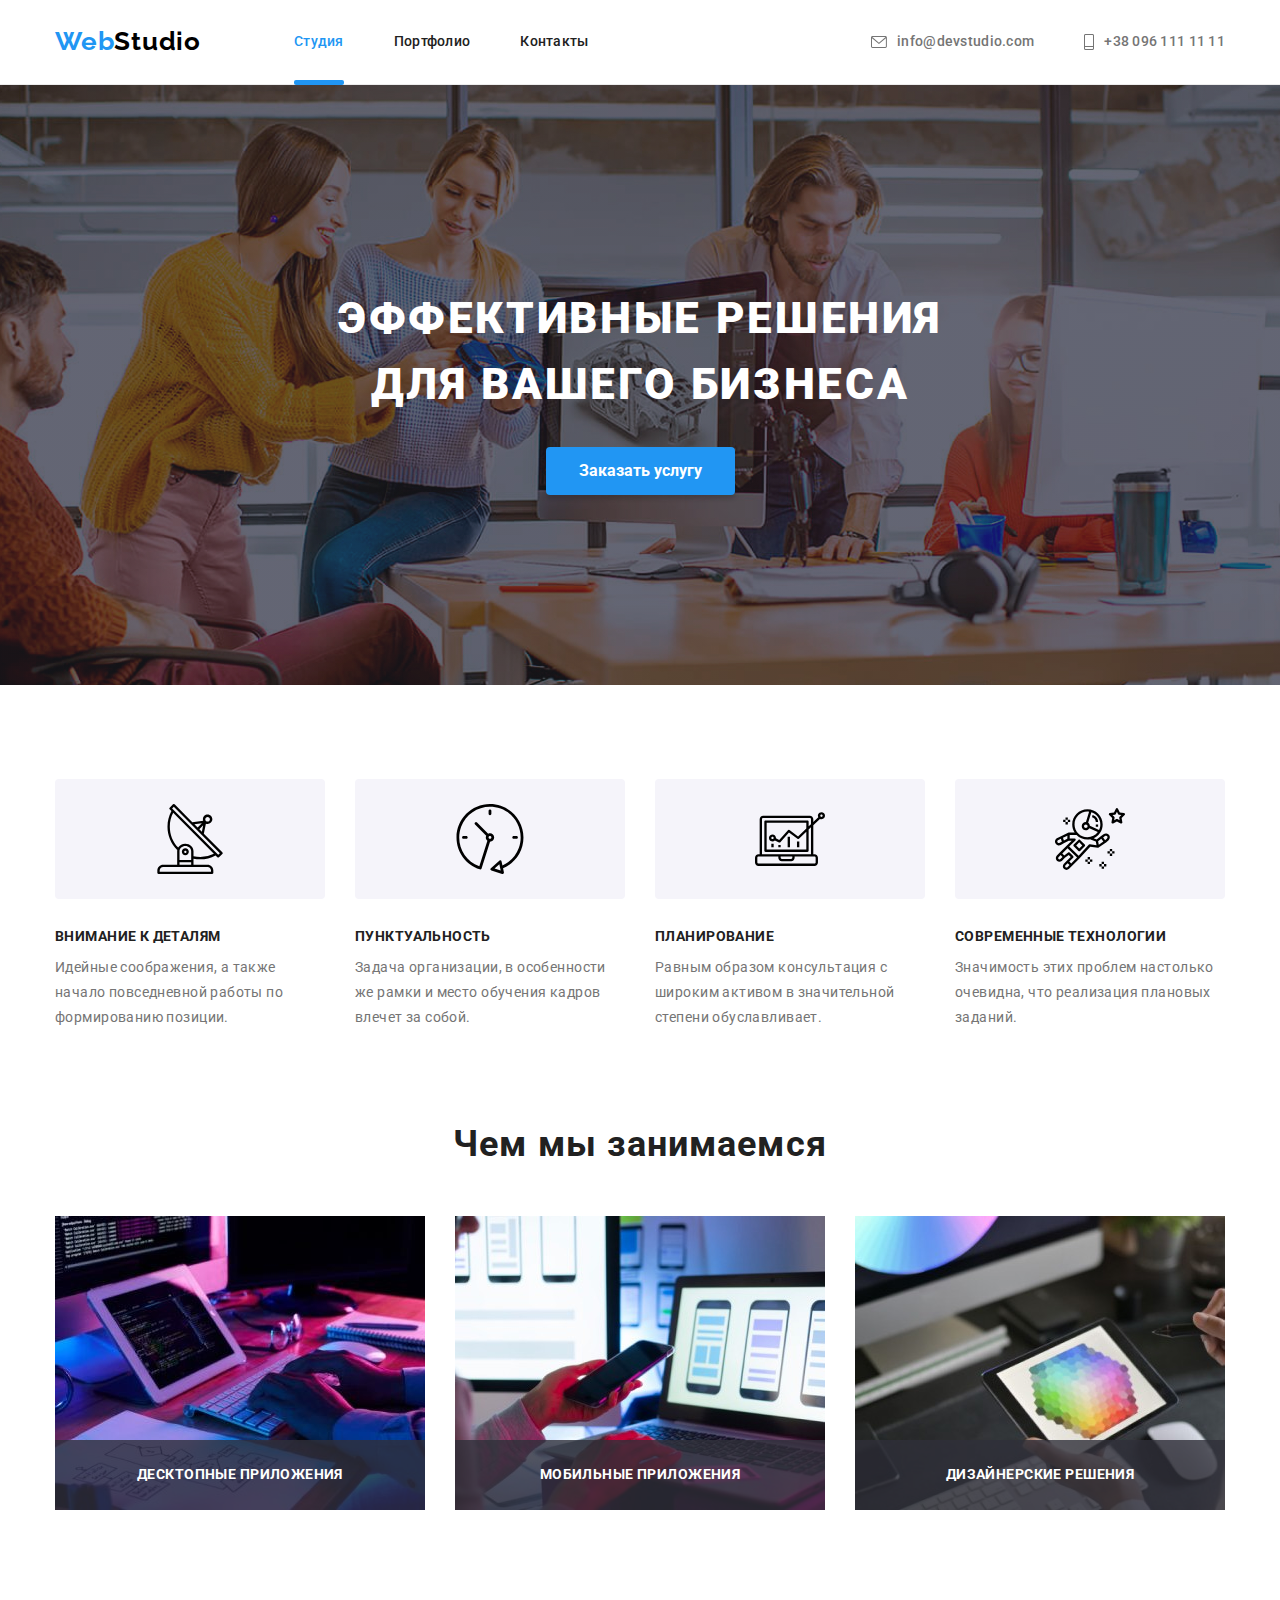
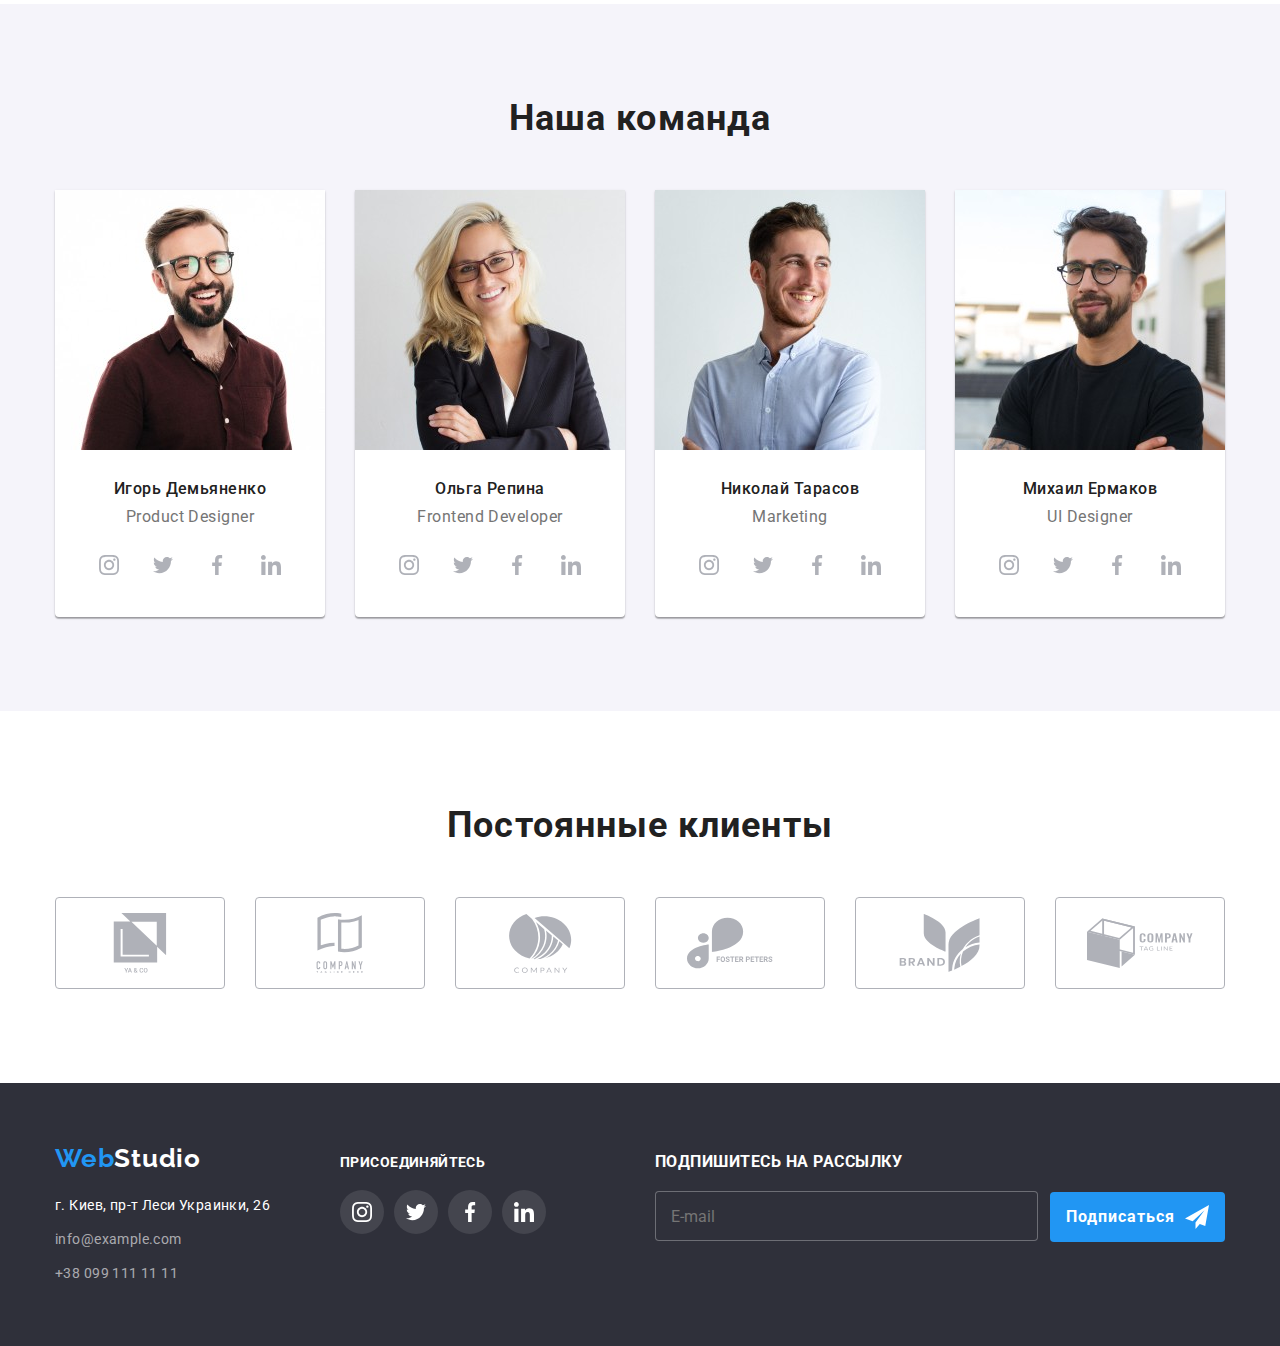
==== commit 6e2684dd: "1" ====
--- a/index.html
+++ b/index.html
@@ -180,7 +180,7 @@
                                         media="(min-width: 1200px)"
                                         srcset="
                                         ./images/do/1.jpg   1x,
-                                        ./images/tim/1-2X.jpg 2x
+                                        ./images/do/1-2X.jpg 2x
                                         "
                                         type="image/jpg"
                                     />
@@ -201,7 +201,7 @@
                                         media="(min-width: 1200px)"
                                         srcset="
                                         ./images/do/2.jpg   1x,
-                                        ./images/tim/2-2X.jpg 2x
+                                        ./images/do/2-2X.jpg 2x
                                         "
                                         type="image/jpg"
                                     />
@@ -220,7 +220,7 @@
                                         media="(min-width: 1200px)"
                                         srcset="
                                         ./images/do/3.jpg   1x,
-                                        ./images/tim/3-2X.jpg 2x
+                                        ./images/do/3-2X.jpg 2x
                                         "
                                         type="image/jpg"
                                     />
--- a/css/main.min.css
+++ b/css/main.min.css
@@ -1,2 +1,2 @@
-html{-webkit-box-sizing:border-box;box-sizing:border-box}*,*::after,*::before{-webkit-box-sizing:inherit;box-sizing:inherit}body{color:var(--primary-text-color);background-color:var(--primary-background-color);font-family:'Roboto',sans-serif;letter-spacing:0.03em}ul{margin:0;padding:0;list-style:none}img{display:block;width:100%;height:auto}h1,h2,h3,h4,h5,h6,p{margin:0}a{list-style-type:none;text-decoration:none}:root{--title-text-color: #212121;--primary-text-color: #757575;--accent-color: #2196F3;--primary-background-color: #FFFFFF;--second-background-color: #2F303A;--third-background-color:#F5F4FA;--logo-text-color: #000000;--icon-color: #AFB1B8;--button-bg: #2196f3;--secondary-light-bg: #f5f4fa}.container{padding-left:15px;padding-right:15px;margin:0 auto;width:100%}@media screen and (min-width: 480px){.container{width:448px}}@media screen and (min-width: 480px){.container{width:448px}}@media screen and (min-width: 768px){.container{width:720px}}@media screen and (min-width: 1200px){.container{width:1200px}}.section{padding-top:60px;padding-bottom:60px}@media screen and (min-width: 768px){.section{padding-top:60px;padding-bottom:60px}}@media screen and (min-width: 1200px){.section{padding-top:94px;padding-bottom:94px}}.visually-hidden{position:absolute;width:1px;height:1px;margin:-1px;border:0;padding:0;white-space:nowrap;-webkit-clip-path:inset(100%);clip-path:inset(100%);clip:rect(0 0 0 0);overflow:hidden}.header{bottom:20px;border-bottom:1px solid #ececec}.header-container{position:relative;padding-top:10px;padding-bottom:10px}@media screen and (min-width: 768px){.header-container{display:-webkit-box;display:-ms-flexbox;display:flex;-webkit-box-align:center;-ms-flex-align:center;align-items:center;-webkit-box-orient:horizontal;-webkit-box-direction:normal;-ms-flex-direction:row;flex-direction:row}}@media screen and (min-width: 768px){.header-container{padding-top:0px;padding-bottom:0px}}.menu-button{margin:0;padding:0;border:none;background-color:transparent;position:absolute;top:6px;right:15px;display:-webkit-box;display:-ms-flexbox;display:flex;-webkit-box-pack:center;-ms-flex-pack:center;justify-content:center;-webkit-box-align:center;-ms-flex-align:center;align-items:center;background-color:#fff;cursor:pointer;border:none;background-color:transparent;z-index:10}@media screen and (max-width: 767px){.menu-button.is-open .icon-menu,.menu-button .icon-cross{display:none}}@media screen and (max-width: 767px){.menu-button.is-open .icon-cross{display:block}}@media screen and (min-width: 767px){.menu-button{display:none}}@media screen and (max-width: 767px){.menu-container{position:absolute;padding:40px 48px}}.menu-container.is-open{display:block;top:0;z-index:2}.menu-container{display:none}.menu-container.is-open{display:block}@media screen and (min-width: 768px){.menu-container{display:-webkit-box;display:-ms-flexbox;display:flex;-webkit-box-align:center;-ms-flex-align:center;align-items:center;width:100%}}.logo{font-family:'Raleway';font-style:normal;font-weight:700;font-size:26px;line-height:1.19;letter-spacing:0.03em;text-decoration:none}.logo.accent{color:var(--accent-color)}.logo.basic{color:var(--logo-text-color)}.navigation__logo{margin-right:93px}@media screen and (min-width: 768px) and (max-width: 1199.98px){.navigation__logo{margin-right:83px}}@media screen and (min-width: 768px){.navigation-list{display:-webkit-box;display:-ms-flexbox;display:flex}.navigation-list .link-navigation{display:block;padding-top:32px;padding-bottom:32px}}.navigation-list.item:not(:last-child){margin-right:50px}@media screen and (max-width: 767.98px){.navigation{margin-bottom:50px}}@media screen and (min-width: 768px){.navigation{display:-webkit-box;display:-ms-flexbox;display:flex;-webkit-box-align:center;-ms-flex-align:center;align-items:center}}@media screen and (min-width: 768px){.header-group{display:-webkit-box;display:-ms-flexbox;display:flex;margin-left:auto}}.item-navigation{list-style-type:none}.item-navigation:not(:last-child){margin-bottom:34px}@media screen and (min-width: 768px){.item-navigation:not(:last-child){margin-right:50px;margin-bottom:0}}@media screen and (min-width: 768px) and (max-width: 1199.98px){.item-navigation:not(:last-child){margin-right:30px;margin-bottom:0}}.link-navigation{font-family:'Roboto';font-style:normal;font-weight:500;font-size:40px;line-height:1.4;letter-spacing:0.02em;color:var(--title-text-color);text-decoration:none;-webkit-transition:color 250ms cubic-bezier(0.4, 0, 0.2, 1);transition:color 250ms cubic-bezier(0.4, 0, 0.2, 1)}@media screen and (min-width: 768px){.link-navigation{font-size:14px}}.link-after{position:relative;color:var(--accent-color)}@media screen and (min-width: 768px){.link-after::after{position:absolute;content:"";display:block;width:100%;height:5px;border-radius:2px;background-color:var(--button-bg);left:0;bottom:0;bottom:-1px}}.group-item{list-style-type:none}@media screen and (min-width: 768px) and (max-width: 1199.98px){.group-item:not(:last-child){margin-bottom:10px}}@media screen and (min-width: 1200px){.group-item .link-contact--corent{margin-left:50px}}.link-contact{font-weight:500;line-height:1.4;letter-spacing:0.02em;color:var(--primary-text-color);text-decoration:none;-webkit-transition:color 250ms cubic-bezier(0.4, 0, 0.2, 1);transition:color 250ms cubic-bezier(0.4, 0, 0.2, 1)}@media screen and (max-width: 767px){.link-contact{font-size:24px}}@media screen and (min-width: 1200px){.link-contact{padding-top:32px;padding-bottom:32px;font-size:14px;line-height:1.14;margin-bottom:0}}@media screen and (min-width: 768px){.link-contact{-webkit-box-align:center;-ms-flex-align:center;align-items:center;display:-webkit-box;display:-ms-flexbox;display:flex}}@media screen and (max-width: 767px){.link-contact--corent{font-size:34px;color:var(--accent-color);display:block;padding-bottom:32px;font-weight:500;line-height:1.18;letter-spacing:0.02em}}@media screen and (max-width: 767px){.site-nav{display:-webkit-box;display:-ms-flexbox;display:flex;-webkit-box-orient:vertical;-webkit-box-direction:reverse;-ms-flex-direction:column-reverse;flex-direction:column-reverse}}@media screen and (min-width: 768px) and (max-width: 1199.98px){.site-nav{display:-webkit-box;display:-ms-flexbox;display:flex;-webkit-box-orient:vertical;-webkit-box-direction:normal;-ms-flex-direction:column;flex-direction:column;font-size:12px;line-height:1.16}}@media screen and (min-width: 768px){.site-nav.list{display:-webkit-box;display:-ms-flexbox;display:flex;margin-left:auto}}.link-navigation{cursor:pointer}.link-navigation:hover,.link-navigation:focus{color:var(--accent-color)}.link-contact{cursor:pointer}.link-contact:hover,.link-contact:focus{color:var(--accent-color)}.icon{margin-right:10px;fill:currentColor;-webkit-transition:color 250ms cubic-bezier(0.4, 0, 0.2, 1);transition:color 250ms cubic-bezier(0.4, 0, 0.2, 1)}@media screen and (max-width: 767px){.icon{display:none}}.icon:hover,.icon:focus{color:var(--accent-color)}.menu__link{font-weight:500;font-size:18px;line-height:22px;letter-spacing:0.02em;color:var(--accent-color)}.menu__list{display:none}@media screen and (max-width: 767px){.menu__list{display:-webkit-box;display:-ms-flexbox;display:flex;margin-top:150px}}.menu__item{display:inline-block;margin-right:10px;padding-right:10px;border-right:1px solid rgba(33,33,33,0.2)}.hero{background-position:center;background-size:contain;background-repeat:no-repeat;background-size:cover;margin-right:auto;margin-left:auto;text-align:center;background-color:#2F303A;background-image:-webkit-gradient(linear, left top, right top, from(rgba(47,48,58,0.4)), to(rgba(47,48,58,0.4))),url(../images/hero/Heade-s.jpg);background-image:linear-gradient(to right, rgba(47,48,58,0.4), rgba(47,48,58,0.4)),url(../images/hero/Heade-s.jpg)}@media screen and (max-width: 1199.98px){.hero{padding-top:118px;padding-bottom:118px}}@media screen and (min-width: 1200px){.hero{padding-top:200px;padding-bottom:200px;max-width:1600px;height:600px}}@media (min-device-pixel-ratio: 2), (-webkit-min-device-pixel-ratio: 2), (min-resolution: 192dpi), (min-resolution: 2dppx){.hero{background-image:-webkit-gradient(linear, left top, right top, from(rgba(47,48,58,0.4)), to(rgba(47,48,58,0.4))),url(../images/hero/Heade-s-2x.jpg);background-image:linear-gradient(to right, rgba(47,48,58,0.4), rgba(47,48,58,0.4)),url(../images/hero/Heade-s-2x.jpg)}}@media screen and (min-width: 768px) and (max-width: 1199.98px){.hero{background-image:-webkit-gradient(linear, left top, right top, from(rgba(47,48,58,0.4)), to(rgba(47,48,58,0.4))),url(../images/hero/Heade-m.jpg);background-image:linear-gradient(to right, rgba(47,48,58,0.4), rgba(47,48,58,0.4)),url(../images/hero/Heade-m.jpg)}}@media screen and (min-width: 768px) and (max-width: 1199.98px) and (min-device-pixel-ratio: 2), screen and (min-width: 768px) and (max-width: 1199.98px) and (-webkit-min-device-pixel-ratio: 2), screen and (min-width: 768px) and (max-width: 1199.98px) and (min-resolution: 192dpi), screen and (min-width: 768px) and (max-width: 1199.98px) and (min-resolution: 2dppx){.hero{background-image:-webkit-gradient(linear, left top, right top, from(rgba(47,48,58,0.4)), to(rgba(47,48,58,0.4))),url(../images/hero/Heade-m-2x.jpg);background-image:linear-gradient(to right, rgba(47,48,58,0.4), rgba(47,48,58,0.4)),url(../images/hero/Heade-m-2x.jpg)}}@media screen and (min-width: 1200px){.hero{background-image:-webkit-gradient(linear, left top, right top, from(rgba(47,48,58,0.4)), to(rgba(47,48,58,0.4))),url(../images/hero/Heade-l.jpg);background-image:linear-gradient(to right, rgba(47,48,58,0.4), rgba(47,48,58,0.4)),url(../images/hero/Heade-l.jpg)}}@media screen and (min-width: 1200px) and (min-device-pixel-ratio: 2), screen and (min-width: 1200px) and (-webkit-min-device-pixel-ratio: 2), screen and (min-width: 1200px) and (min-resolution: 192dpi), screen and (min-width: 1200px) and (min-resolution: 2dppx){.hero{background-image:-webkit-gradient(linear, left top, right top, from(rgba(47,48,58,0.4)), to(rgba(47,48,58,0.4))),url(../images/hero/Heade-l-2x.jpg);background-image:linear-gradient(to right, rgba(47,48,58,0.4), rgba(47,48,58,0.4)),url(../images/hero/Heade-l-2x.jpg)}}.hero__header{letter-spacing:0.06em;text-transform:uppercase;color:#FFFFFF}@media screen and (max-width: 1199.98px){.hero__header{max-width:360px;font-weight:900;font-size:26px;line-height:1.62;margin:0 auto 30px}}@media screen and (min-width: 1200px){.hero__header{font-weight:900;font-size:44px;line-height:1.5;text-align:center;margin-bottom:30px}}.button{background:#2196F3;font-weight:700;font-size:16px;line-height:1.8;color:#FFFFFF;-webkit-box-align:center;-ms-flex-align:center;align-items:center;text-align:center;border:0;-webkit-box-shadow:0px 4px 4px rgba(0,0,0,0.15);box-shadow:0px 4px 4px rgba(0,0,0,0.15);border-radius:4px;padding:10px 33px;cursor:pointer}.title-section{font-weight:700;letter-spacing:0.03em;color:var(--title-text-color);text-align:center}@media screen and (min-width: 480px){.title-section{font-size:28px;line-height:1.18;margin-bottom:30px}}@media screen and (min-width: 1200px){.title-section{margin-bottom:50px;font-size:36px;line-height:1.16}}@media screen and (min-width: 768px){.feature__list{display:-webkit-box;display:-ms-flexbox;display:flex;-ms-flex-wrap:wrap;flex-wrap:wrap}}@media screen and (min-width: 1200px){.feature__list{display:-webkit-box;display:-ms-flexbox;display:flex}}@media screen and (min-width: 480px){.feature__item{-ms-flex-preferred-size:100%;flex-basis:100%}}@media screen and (min-width: 768px){.feature__item{-ms-flex-preferred-size:calc((100% - 30px) / 2);flex-basis:calc((100% - 30px) / 2)}}@media screen and (min-width: 1200px){.feature__item{-ms-flex-preferred-size:calc((100% - 90px) / 4);flex-basis:calc((100% - 90px) / 4)}}@media screen and (max-width: 767.98px){.feature__item:not(:last-child){margin-bottom:30px}}@media screen and (min-width: 1200px){.feature__item:not(:last-child){margin-right:30px}}@media screen and (min-width: 768px) and (max-width: 1199.98px){.feature__item:not(:nth-last-child(-n+2)){margin-bottom:30px}.feature__item:nth-child(odd){margin-right:30px}}.feature__background{display:-webkit-box;display:-ms-flexbox;display:flex;height:120px;background-color:var(--secondary-light-bg);margin-bottom:30px;-webkit-box-align:center;-ms-flex-align:center;align-items:center;-webkit-box-pack:center;-ms-flex-pack:center;justify-content:center;border-radius:4px}.feature__name{font-weight:700;font-size:14px;line-height:1.14;letter-spacing:0.03em;text-transform:uppercase;color:var(--title-text-color);margin-bottom:10px}@media screen and (max-width: 767.98px){.feature__name{text-align:center}}.feature__description{font-weight:400;font-size:14px;line-height:1.8;letter-spacing:0.03em;color:var(--primary-text-color)}.development{padding-top:0px;display:none}@media screen and (min-width: 1200px){.development{display:block}}.development__list{display:-webkit-box;display:-ms-flexbox;display:flex}.development__item{margin-right:30px;position:relative}.development__item:nth-child(3n){margin-right:0}.development__text-thumb{color:var(--primary-background-color);font-weight:700;text-transform:uppercase;letter-spacing:0.03em;font-size:14px;line-height:1.14}.development__over-thumb{position:absolute;display:-webkit-box;display:-ms-flexbox;display:flex;-webkit-box-pack:center;-ms-flex-pack:center;justify-content:center;-webkit-box-align:center;-ms-flex-align:center;align-items:center;width:370px;height:70px;left:0;bottom:0;background-color:rgba(47,48,58,0.8)}.team{background:#F5F4FA}@media screen and (min-width: 768px){.list.team__list{display:-webkit-box;display:-ms-flexbox;display:flex;-ms-flex-wrap:wrap;flex-wrap:wrap}}@media screen and (min-width: 1200px){.list.team__list{display:-webkit-box;display:-ms-flexbox;display:flex}}.team__card{background-color:var(--primary-background-color);-webkit-box-shadow:0px 1px 3px rgba(0,0,0,0.12),0px 1px 1px rgba(0,0,0,0.14),0px 2px 1px rgba(0,0,0,0.2);box-shadow:0px 1px 3px rgba(0,0,0,0.12),0px 1px 1px rgba(0,0,0,0.14),0px 2px 1px rgba(0,0,0,0.2);border-radius:0px 0px 4px 4px}@media screen and (min-width: 480px){.team__card{-ms-flex-preferred-size:100%;flex-basis:100%}}@media screen and (min-width: 768px){.team__card{-ms-flex-preferred-size:calc((100% - 30px) / 2);flex-basis:calc((100% - 30px) / 2)}}@media screen and (min-width: 1200px){.team__card{-ms-flex-preferred-size:calc((100% - 90px) / 4);flex-basis:calc((100% - 90px) / 4);margin-right:30px}.team__card:last-child{margin-right:0}}@media screen and (min-width: 768px) and (max-width: 1199.98px){.team__card:not(:nth-last-child(-n+2)){margin-bottom:30px}.team__card:nth-child(odd){margin-right:30px}}@media screen and (max-width: 767.98px){.team__card:not(:last-child){margin-bottom:30px}}.team__command-title{padding-top:30px;padding-bottom:30px;text-align:center}.team__name{font-weight:500;font-size:16px;line-height:1.18;text-align:center;letter-spacing:0.03em;color:var(--title-text-color);margin-bottom:10px}.team__job{font-weight:400;font-size:16px;line-height:1.18;text-align:center;letter-spacing:0.03em;color:var(--primary-text-color)}.socials{display:-webkit-box;display:-ms-flexbox;display:flex;-webkit-box-pack:center;-ms-flex-pack:center;justify-content:center;-webkit-box-align:center;-ms-flex-align:center;align-items:center;margin-top:16px}.socials__item:not(:last-child){margin-right:10px}.socials-link{display:-webkit-box;display:-ms-flexbox;display:flex;-webkit-box-align:center;-ms-flex-align:center;align-items:center;-webkit-box-pack:center;-ms-flex-pack:center;justify-content:center;fill:var(--icon-color);width:44px;height:44px;background-color:rgba(255,255,255,0.1);border-radius:50%;-webkit-transition:background-color 250ms cubic-bezier(0.4, 0, 0.2, 1);transition:background-color 250ms cubic-bezier(0.4, 0, 0.2, 1)}.socials-link:hover,.socials-link:focus{background-color:var(--button-bg)}.socials-link:hover .socials__icon,.socials-link:focus .socials__icon{fill:var(--primary-background-color)}.socials__item{display:-webkit-box;display:-ms-flexbox;display:flex;-webkit-box-pack:center;-ms-flex-pack:center;justify-content:center;-webkit-box-align:center;-ms-flex-align:center;align-items:center;width:44px;height:44px;padding:0px;border:none;background-color:var(--primary-background-color);border-radius:50%;background-repeat:no-repeat;background-size:20px;background-position:center;color:var(--icon-color)}.socials__icon{fill:var(--icon-color);-webkit-transition:fill 250ms cubic-bezier(0.4, 0, 0.2, 1);transition:fill 250ms cubic-bezier(0.4, 0, 0.2, 1)}.clients__list{display:-webkit-box;display:-ms-flexbox;display:flex;margin:-15px}@media screen and (max-width: 1199.98px){.clients__list{-ms-flex-wrap:wrap;flex-wrap:wrap}}.clients__item{display:-webkit-box;display:-ms-flexbox;display:flex;-webkit-box-align:center;-ms-flex-align:center;align-items:center;-webkit-box-pack:center;-ms-flex-pack:center;justify-content:center;-webkit-box-sizing:border-box;box-sizing:border-box;cursor:pointer;height:92px;margin:15px}@media screen and (min-width: 480px){.clients__item{-ms-flex-preferred-size:calc((100% - 60px) / 2);flex-basis:calc((100% - 60px) / 2)}}@media screen and (min-width: 768px) and (max-width: 1199.98px){.clients__item{-ms-flex-preferred-size:calc((100% - 90px) / 3);flex-basis:calc((100% - 90px) / 3)}}@media screen and (min-width: 1200px){.clients__item{-ms-flex-preferred-size:calc((100% - 180px) / 6);flex-basis:calc((100% - 180px) / 6)}}.clients__link{display:-webkit-box;display:-ms-flexbox;display:flex;width:100%;height:100%;-webkit-box-pack:center;-ms-flex-pack:center;justify-content:center;-webkit-box-align:center;-ms-flex-align:center;align-items:center;color:var(--icon-color);border:1px solid var(--icon-color);border-radius:4px;cursor:pointer;-webkit-transition:color 250ms cubic-bezier(0.4, 0, 0.2, 1),border 250ms cubic-bezier(0.4, 0, 0.2, 1);transition:color 250ms cubic-bezier(0.4, 0, 0.2, 1),border 250ms cubic-bezier(0.4, 0, 0.2, 1)}.clients__link:hover,.clients__link:focus{color:var(--button-bg);border:1px solid var(--button-bg)}.clients__logo{width:106px;height:60px;fill:currentColor}.footer{background-color:var(--second-background-color);padding-top:60px;padding-bottom:60px}@media screen and (max-width: 1198px){.footer{text-align:center}}@media screen and (min-width: 768px){.footer-flex{display:-webkit-box;display:-ms-flexbox;display:flex;-ms-flex-wrap:wrap;flex-wrap:wrap;-webkit-box-align:baseline;-ms-flex-align:baseline;align-items:baseline}}@media screen and (min-width: 768px) and (min-width: 768px) and (max-width: 1199.98px){.footer-flex{display:-webkit-box;display:-ms-flexbox;display:flex;-ms-flex-wrap:wrap;flex-wrap:wrap;-webkit-box-align:baseline;-ms-flex-align:baseline;align-items:baseline}}@media screen and (max-width: 768px){.footer-form-container{display:-webkit-box;display:-ms-flexbox;display:flex;-webkit-box-orient:vertical;-webkit-box-direction:normal;-ms-flex-direction:column;flex-direction:column;-webkit-box-align:center;-ms-flex-align:center;align-items:center}}@media screen and (min-width: 1200px){.footer-form-container{width:570px;text-align:start;margin-left:auto}}.address-item{list-style-type:none}.link-map{font-family:'Roboto';font-style:normal;font-weight:400;font-size:14px;line-height:1.7;letter-spacing:0.03em;color:var(--primary-background-color);text-decoration:none}.link-address{font-family:'Roboto';font-style:normal;font-weight:400;font-size:14px;line-height:1.8;letter-spacing:0.03em;color:rgba(255,255,255,0.6);text-decoration:none}@media screen and (min-width: 1200px){.footer-flex{display:-webkit-box;display:-ms-flexbox;display:flex;-webkit-box-align:baseline;-ms-flex-align:baseline;align-items:baseline}}.footer .logo-position{display:block;margin-bottom:20px}.logotype{font-family:'Raleway';font-weight:700;font-size:26px;line-height:1.19;letter-spacing:0.03em;text-decoration:none;margin-bottom:20px}.logotype .start{color:var(--accent-color)}.logotype .end{color:var(--primary-background-color)}.address-item.map{margin-bottom:9px}.address-item.address{margin-bottom:9px}.footer-social-list{-webkit-box-pack:center;-ms-flex-pack:center;justify-content:center;display:-webkit-box;display:-ms-flexbox;display:flex}@media screen and (min-width: 1200px){.footer-social-list{display:-webkit-box;display:-ms-flexbox;display:flex;-webkit-box-pack:center;-ms-flex-pack:center;justify-content:center}}@media screen and (min-width: 1200px){.footer-social{margin-left:70px}}@media screen and (max-width: 1199.98px){.footer-social{margin-bottom:60px;margin-top:60px}}.footer-so-text{font-family:Roboto;font-style:normal;font-weight:700;font-size:14px;line-height:1.16;letter-spacing:0.03em;text-transform:uppercase;color:#ffffff;margin-bottom:20px}.footer-socials-icon{width:20px;height:20px;fill:#ffffff}.footer-socials-item:not(:last-child){margin-right:10px}.footer-text-subscribe{display:inline-block;margin-bottom:20px;color:#fff;line-height:1.14;text-transform:uppercase}@media screen and (min-width: 768px) and (max-width: 1198){.form-subscribe{display:-webkit-box;display:-ms-flexbox;display:flex;-webkit-box-orient:vertical;-webkit-box-direction:normal;-ms-flex-direction:column;flex-direction:column;-webkit-box-align:center;-ms-flex-align:center;align-items:center;width:100%}}@media screen and (max-width: 1199.98px){.form-subscribe{display:-webkit-box;display:-ms-flexbox;display:flex;-webkit-box-orient:vertical;-webkit-box-direction:normal;-ms-flex-direction:column;flex-direction:column;-webkit-box-align:center;-ms-flex-align:center;align-items:center}}@media screen and (min-width: 1200px){.form-subscribe{display:-webkit-box;display:-ms-flexbox;display:flex;-webkit-box-align:baseline;-ms-flex-align:baseline;align-items:baseline}}.input-email{width:100%;height:50px;margin-right:10px;border-radius:4px;padding:15px;font-size:16px;line-height:1.25;color:#fff;background-color:var(--second-background-color);border:1px solid rgba(255,255,255,0.3);outline:1;-webkit-transition:border 250ms cubic-bezier(0.4, 0, 0.2, 1),-webkit-box-shadow 250ms cubic-bezier(0.4, 0, 0.2, 1);transition:border 250ms cubic-bezier(0.4, 0, 0.2, 1),-webkit-box-shadow 250ms cubic-bezier(0.4, 0, 0.2, 1);transition:border 250ms cubic-bezier(0.4, 0, 0.2, 1),box-shadow 250ms cubic-bezier(0.4, 0, 0.2, 1);transition:border 250ms cubic-bezier(0.4, 0, 0.2, 1),box-shadow 250ms cubic-bezier(0.4, 0, 0.2, 1),-webkit-box-shadow 250ms cubic-bezier(0.4, 0, 0.2, 1)}.input-email:hover,.input-email:focus{outline:0;border:1px solid rgba(255,255,255,0.6);-webkit-box-shadow:0px 4px 4px rgba(0,0,0,0.171);box-shadow:0px 4px 4px rgba(0,0,0,0.171)}@media screen and (max-width: 1199.98px){.input-email{margin-bottom:20px}}.button-subscribe{padding:10px 16px;width:200px;height:50px;background-color:var(--button-bg);color:var(--primary-background-color);font-weight:700;font-size:16px;line-height:1.87;letter-spacing:0.06em;cursor:pointer;border-radius:4px;border:0;-webkit-box-shadow:250 ms cubic-bezier(0.4, 0, 0.2, 1);box-shadow:250 ms cubic-bezier(0.4, 0, 0.2, 1)}.button-subscribe:hover,.button-subscribe:focus{-webkit-box-shadow:0px 4px 4px rgba(0,0,0,0.153);box-shadow:0px 4px 4px rgba(0,0,0,0.153)}.footer-button-content{-webkit-box-pack:center;-ms-flex-pack:center;justify-content:center;-webkit-box-align:center;-ms-flex-align:center;align-items:center}@media screen and (min-width: 1200px){.footer-button-content{display:-webkit-box;display:-ms-flexbox;display:flex;-webkit-box-pack:center;-ms-flex-pack:center;justify-content:center;-webkit-box-align:center;-ms-flex-align:center;align-items:center}}.footer-button-icon{margin-left:10px}.portfolio__button-list{list-style-type:none;display:-webkit-box;display:-ms-flexbox;display:flex;-ms-flex-wrap:wrap;flex-wrap:wrap;margin-bottom:40px}@media screen and (min-width: 768px){.portfolio__button-list{-webkit-box-pack:center;-ms-flex-pack:center;justify-content:center;margin-bottom:30px}}@media screen and (min-width: 1200px){.portfolio__button-list{-webkit-box-pack:center;-ms-flex-pack:center;justify-content:center;margin-bottom:50px}}.portfolio__info{-webkit-box-flex:1;-ms-flex-positive:1;flex-grow:1;padding:20px 24px;border-bottom:1px solid #eee;border-left:1px solid #eee;border-right:1px solid #eee}.btn{cursor:pointer;font-weight:500;font-size:16px;line-height:1.62;text-align:center;letter-spacing:0.03em;color:var(--title-text-color);background-color:#F5F4FA;border:0;border-radius:4px;padding:6px 22px;-webkit-transition:color 250ms cubic-bezier(0.4, 0, 0.2, 1),background 250ms cubic-bezier(0.4, 0, 0.2, 1),border-radius 250ms cubic-bezier(0.4, 0, 0.2, 1),-webkit-box-shadow 250ms cubic-bezier(0.4, 0, 0.2, 1);transition:color 250ms cubic-bezier(0.4, 0, 0.2, 1),background 250ms cubic-bezier(0.4, 0, 0.2, 1),border-radius 250ms cubic-bezier(0.4, 0, 0.2, 1),-webkit-box-shadow 250ms cubic-bezier(0.4, 0, 0.2, 1);transition:color 250ms cubic-bezier(0.4, 0, 0.2, 1),background 250ms cubic-bezier(0.4, 0, 0.2, 1),box-shadow 250ms cubic-bezier(0.4, 0, 0.2, 1),border-radius 250ms cubic-bezier(0.4, 0, 0.2, 1);transition:color 250ms cubic-bezier(0.4, 0, 0.2, 1),background 250ms cubic-bezier(0.4, 0, 0.2, 1),box-shadow 250ms cubic-bezier(0.4, 0, 0.2, 1),border-radius 250ms cubic-bezier(0.4, 0, 0.2, 1),-webkit-box-shadow 250ms cubic-bezier(0.4, 0, 0.2, 1)}.btn:hover,.btn:focus{background:var(--accent-color);color:var(--primary-background-color);border-radius:4px;-webkit-box-shadow:0px 3px 1px rgba(0,0,0,0.1),0px 1px 2px rgba(0,0,0,0.08),0px 2px 2px rgba(0,0,0,0.12);box-shadow:0px 3px 1px rgba(0,0,0,0.1),0px 1px 2px rgba(0,0,0,0.08),0px 2px 2px rgba(0,0,0,0.12)}.btn:active{color:var(--title-text-color)}.portfolio__filter-button{margin-right:8px}@media screen and (max-width: 767.98px){.portfolio__filter-button:not(:nth-last-child(-n+2)){margin-bottom:15px}}.portfolio__card-list{display:-webkit-box;display:-ms-flexbox;display:flex;-ms-flex-wrap:wrap;flex-wrap:wrap}@media screen and (max-width: 1199.98px){.portfolio__card-example{display:block;width:100%}}@media screen and (min-width: 768px) and (max-width: 1199.98px){.portfolio__card-example{-ms-flex-preferred-size:calc((100% - 30px) / 2);flex-basis:calc((100% - 30px) / 2)}}@media screen and (min-width: 1200px){.portfolio__card-example{margin-right:30px;margin-bottom:30px}.portfolio__card-example:nth-child(3n){margin-right:0}.portfolio__card-example:nth-last-child(-n+3){margin-bottom:0}}@media screen and (max-width: 1199.98px){.portfolio__card-example:not(:last-child){margin-bottom:30px}}@media screen and (max-width: 767.98px){margin-bottom:30px}@media screen and (min-width: 768px) and (max-width: 1199.98px){.portfolio__card-example:nth-child(odd){margin-right:30px}}@media screen and (min-width: 768px) and (max-width: 1199.98px){.portfolio__card-example:nth-child(odd){margin-right:30px}}.portfolio__name-works{font-weight:700;font-size:18px;line-height:2;letter-spacing:0.06em;color:var(--title-text-color);margin-bottom:4px}.portfolio__type{font-weight:400;font-size:16px;line-height:1.8;letter-spacing:0.03em;color:var(--primary-text-color)}.portfolio__link{display:-webkit-box;display:-ms-flexbox;display:flex;-webkit-box-orient:vertical;-webkit-box-direction:normal;-ms-flex-direction:column;flex-direction:column;height:100%;-webkit-transition:-webkit-box-shadow 250ms cubic-bezier(0.4, 0, 0.2, 1);transition:-webkit-box-shadow 250ms cubic-bezier(0.4, 0, 0.2, 1);transition:box-shadow 250ms cubic-bezier(0.4, 0, 0.2, 1);transition:box-shadow 250ms cubic-bezier(0.4, 0, 0.2, 1), -webkit-box-shadow 250ms cubic-bezier(0.4, 0, 0.2, 1)}.portfolio__link:hover,.portfolio__link:focus{-webkit-box-shadow:0px 1px 1px rgba(0,0,0,0.12),0px 4px 4px rgba(0,0,0,0.06),1px 4px 6px rgba(0,0,0,0.16);box-shadow:0px 1px 1px rgba(0,0,0,0.12),0px 4px 4px rgba(0,0,0,0.06),1px 4px 6px rgba(0,0,0,0.16)}.portfolio__thumb-card{position:relative;overflow:hidden}.portfolio__text-card{position:absolute;display:-webkit-box;display:-ms-flexbox;display:flex;top:0;left:0;width:100%;height:100%;padding:63px 24px;font-size:18px;line-height:1.56;letter-spacing:0.03em;color:var(--primary-background-color);background-color:rgba(33,150,243,0.9);-webkit-transform:translateY(100%);transform:translateY(100%);-webkit-transition:-webkit-transform 250ms cubic-bezier(0.4, 0, 0.2, 1);transition:-webkit-transform 250ms cubic-bezier(0.4, 0, 0.2, 1);transition:transform 250ms cubic-bezier(0.4, 0, 0.2, 1);transition:transform 250ms cubic-bezier(0.4, 0, 0.2, 1), -webkit-transform 250ms cubic-bezier(0.4, 0, 0.2, 1)}.portfolio__link:hover .portfolio__text-card,.portfolio__link:focus .portfolio__text-card{-webkit-transform:translateY(0);transform:translateY(0)}.backdrop.is-hidden{opacity:0;pointer-events:none}.backdrop{position:fixed;top:0;left:0;padding:93px 15px;z-index:10;overflow-y:scroll;width:100%;height:100%;opacity:1;-webkit-transition:opacity 250ms cubic-bezier(0.4, 0, 0.2, 1);transition:opacity 250ms cubic-bezier(0.4, 0, 0.2, 1);background:rgba(0,0,0,0.2)}.modal{background-color:#fff}@media screen and (min-width: 480px){.modal{position:relative;opacity:1;-webkit-transition:opacity 250ms cubic-bezier(0.4, 0, 0.2, 1);transition:opacity 250ms cubic-bezier(0.4, 0, 0.2, 1);-webkit-transition:opacity 250ms cubic-bezier(0.4, 0, 0.2, 1),background-color 250ms cubic-bezier(0.4, 0, 0.2, 1),-webkit-transform 250ms cubic-bezier(0.4, 0, 0.2, 1),-webkit-box-shadow 250ms cubic-bezier(0.4, 0, 0.2, 1);transition:opacity 250ms cubic-bezier(0.4, 0, 0.2, 1),background-color 250ms cubic-bezier(0.4, 0, 0.2, 1),-webkit-transform 250ms cubic-bezier(0.4, 0, 0.2, 1),-webkit-box-shadow 250ms cubic-bezier(0.4, 0, 0.2, 1);transition:transform 250ms cubic-bezier(0.4, 0, 0.2, 1),box-shadow 250ms cubic-bezier(0.4, 0, 0.2, 1),opacity 250ms cubic-bezier(0.4, 0, 0.2, 1),background-color 250ms cubic-bezier(0.4, 0, 0.2, 1);transition:transform 250ms cubic-bezier(0.4, 0, 0.2, 1),box-shadow 250ms cubic-bezier(0.4, 0, 0.2, 1),opacity 250ms cubic-bezier(0.4, 0, 0.2, 1),background-color 250ms cubic-bezier(0.4, 0, 0.2, 1),-webkit-transform 250ms cubic-bezier(0.4, 0, 0.2, 1),-webkit-box-shadow 250ms cubic-bezier(0.4, 0, 0.2, 1);background-color:#fff;-webkit-box-shadow:0px 1px 3px rgba(0,0,0,0.12),0px 1px 1px rgba(0,0,0,0.14),0px 2px 1px rgba(0,0,0,0.2);box-shadow:0px 1px 3px rgba(0,0,0,0.12),0px 1px 1px rgba(0,0,0,0.14),0px 2px 1px rgba(0,0,0,0.2);border-radius:4px;padding:40px;cursor:pointer;width:100%}}@media screen and (min-width: 768px) and (max-width: 1199.98px){.modal{position:absolute;top:50%;left:50%;-webkit-transform:translate(-50%, -50%) scale(1);transform:translate(-50%, -50%) scale(1);max-width:450px;width:100%}}@media screen and (min-width: 1200px){.modal{max-width:528px;max-height:581px;position:absolute;top:50%;left:50%;-webkit-transform:translate(-50%, -50%);transform:translate(-50%, -50%);padding:40px;background-color:var(--primary-background-color);background:#FFFFFF;-webkit-transition:opacity 250ms cubic-bezier(0.4, 0, 0.2, 1);transition:opacity 250ms cubic-bezier(0.4, 0, 0.2, 1);-webkit-box-shadow:0px 1px 3px rgba(0,0,0,0.12),0px 1px 1px rgba(0,0,0,0.14),0px 2px 1px rgba(0,0,0,0.2);box-shadow:0px 1px 3px rgba(0,0,0,0.12),0px 1px 1px rgba(0,0,0,0.14),0px 2px 1px rgba(0,0,0,0.2);border-radius:4px}}.close-button{position:absolute;top:8px;right:8px;width:30px;height:30px;background-color:var(--primary-background-color);border:1px solid rgba(0,0,0,0.1);border-radius:50%;cursor:pointer;-webkit-transition:border-color 250ms cubic-bezier(0.4, 0, 0.2, 1);transition:border-color 250ms cubic-bezier(0.4, 0, 0.2, 1)}.close-button:hover,.close-button:focus{border-color:var(--button-bg)}.data-user{display:-webkit-box;display:-ms-flexbox;display:flex;-webkit-box-pack:center;-ms-flex-pack:center;justify-content:center;margin-bottom:12px;font-weight:700;font-size:20px;line-height:1.15;color:var(--title-text-color);text-align:center}.modal-form-field{position:relative;display:block;margin-bottom:10px}.modal-form-coment{position:relative;display:block;margin-bottom:20px}.form-input-comments:hover,.form-input-comments:focus{border-color:var(--accent-color);outline:0}.form-label{display:inline-block;margin-bottom:4px;font-size:12px;line-height:1.17;letter-spacing:0.01em}.form-input{display:-webkit-box;display:-ms-flexbox;display:flex;width:100%;height:40px;padding:12px 16px;padding-left:42px;line-height:1.14;letter-spacing:0.01em;color:var(--title-text-color);border:1px solid rgba(33,33,33,0.2);border-radius:4px}.form-input:hover,.form-input:focus{border-color:var(--accent-color);outline:0}.form-input:focus ~ .form-input-icon{fill:var(--accent-color)}.form-input-comments{display:-webkit-box;display:-ms-flexbox;display:flex;width:100%;height:120px;padding:12px 16px;line-height:1.14;letter-spacing:0.01em;color:var(--title-text-color);border:1px solid rgba(33,33,33,0.2);border-radius:4px;resize:none;font-weight:400;font-size:12px}.form-input-comments::-webkit-input-placeholder{font-weight:400;font-size:12px;line-height:14px;letter-spacing:0.01em;color:rgba(117,117,117,0.5)}.form-input-comments:-ms-input-placeholder{font-weight:400;font-size:12px;line-height:14px;letter-spacing:0.01em;color:rgba(117,117,117,0.5)}.form-input-comments::-ms-input-placeholder{font-weight:400;font-size:12px;line-height:14px;letter-spacing:0.01em;color:rgba(117,117,117,0.5)}.form-input-comments::placeholder{font-weight:400;font-size:12px;line-height:14px;letter-spacing:0.01em;color:rgba(117,117,117,0.5)}.form-input-icon{position:absolute;top:50%;left:13px;fill:black}.form-checkbox{display:-webkit-box;display:-ms-flexbox;display:flex;-webkit-box-pack:center;-ms-flex-pack:center;justify-content:center;-webkit-box-align:center;-ms-flex-align:center;align-items:center;margin-bottom:30px}.checkbox-container{position:relative;display:block;width:16px;height:15px;margin-right:8px;cursor:pointer}.checkbox-icon-checked{position:absolute;top:0;left:0;border-radius:2px;width:16px;height:15px;-webkit-transform:scale(0.2);transform:scale(0.2);opacity:0;-webkit-transition:opacity 250ms cubic-bezier(0.4, 0, 0.2, 1),-webkit-transform 250ms cubic-bezier(0.4, 0, 0.2, 1);transition:opacity 250ms cubic-bezier(0.4, 0, 0.2, 1),-webkit-transform 250ms cubic-bezier(0.4, 0, 0.2, 1);transition:transform 250ms cubic-bezier(0.4, 0, 0.2, 1),opacity 250ms cubic-bezier(0.4, 0, 0.2, 1);transition:transform 250ms cubic-bezier(0.4, 0, 0.2, 1),opacity 250ms cubic-bezier(0.4, 0, 0.2, 1),-webkit-transform 250ms cubic-bezier(0.4, 0, 0.2, 1)}.checkbox-icon-unchecked{position:absolute;top:0;left:0;display:block;width:16px;height:15px;border:2px solid var(--title-text-color);border-radius:2px;-webkit-transition:border-color 250ms cubic-bezier(0.4, 0, 0.2, 1);transition:border-color 250ms cubic-bezier(0.4, 0, 0.2, 1)}.checkbox:checked+.checkbox-icon-checked{-webkit-transform:scale(1);transform:scale(1);opacity:1;background-color:var(--accent-color)}.checkbox:checked ~ .checkbox-icon-unchecked{border-color:var(--accent-color)}.checkbox:focus ~ .checkbox-icon-unchecked,.checkbox:hover ~ .checkbox-icon-unchecked{border-color:var(--accent-color)}.checkbox:focus:checked ~ .checkbox-icon-unchecked,.checkbox:hover:checked ~ .checkbox-icon-unchecked{border-color:var(--accent-color)}.checkbox{position:absolute;white-space:nowrap;width:1px;height:1px;overflow:hidden;border:0;padding:0;clip:rect(0 0 0 0);-webkit-clip-path:inset(50%);clip-path:inset(50%);margin:-1px}.checkbox-label{font-size:14px;line-height:1.71;cursor:pointer;-webkit-user-select:none;-moz-user-select:none;-ms-user-select:none;user-select:none}@media screen and (max-width: 1199.98px){.checkbox-label{font-size:12px;letter-spacing:0.03em}}.checkbox-label-link{color:var(--accent-color);-webkit-text-decoration-line:underline;text-decoration-line:underline}.button-subscribe-crnter{display:block;margin:auto}
+ul{margin:0;padding:0;list-style:none}img{display:block;width:100%;height:auto}h1,h2,h3,h4,h5,h6,p{margin:0}a{list-style-type:none;text-decoration:none}:root{--title-text-color: #212121;--primary-text-color: #757575;--accent-color: #2196F3;--primary-background-color: #FFFFFF;--second-background-color: #2F303A;--third-background-color:#F5F4FA;--logo-text-color: #000000;--icon-color: #AFB1B8;--button-bg: #2196f3;--secondary-light-bg: #f5f4fa}.container{padding-left:15px;padding-right:15px;margin:0 auto;width:100%}@media screen and (min-width: 480px){.container{width:448px}}@media screen and (min-width: 480px){.container{width:448px}}@media screen and (min-width: 768px){.container{width:720px}}@media screen and (min-width: 1200px){.container{width:1200px}}html{-webkit-box-sizing:border-box;box-sizing:border-box}*,*::after,*::before{-webkit-box-sizing:inherit;box-sizing:inherit}body{color:var(--primary-text-color);background-color:var(--primary-background-color);font-family:'Roboto',sans-serif;letter-spacing:0.03em}.section{padding-top:60px;padding-bottom:60px}@media screen and (min-width: 768px){.section{padding-top:60px;padding-bottom:60px}}@media screen and (min-width: 1200px){.section{padding-top:94px;padding-bottom:94px}}.visually-hidden{position:absolute;width:1px;height:1px;margin:-1px;border:0;padding:0;white-space:nowrap;-webkit-clip-path:inset(100%);clip-path:inset(100%);clip:rect(0 0 0 0);overflow:hidden}.header{position:relative;border-bottom:1px solid #ececec}.header-container{position:relative;padding-top:10px;padding-bottom:10px}@media screen and (min-width: 768px){.header-container{display:-webkit-box;display:-ms-flexbox;display:flex;-webkit-box-align:center;-ms-flex-align:center;align-items:center;-webkit-box-orient:horizontal;-webkit-box-direction:normal;-ms-flex-direction:row;flex-direction:row}}@media screen and (min-width: 768px){.header-container{padding-top:0px;padding-bottom:0px}}.menu-button{margin:0;padding:0;border:none;background-color:transparent;position:absolute;top:6px;right:15px;display:-webkit-box;display:-ms-flexbox;display:flex;-webkit-box-pack:center;-ms-flex-pack:center;justify-content:center;-webkit-box-align:center;-ms-flex-align:center;align-items:center;background-color:#fff;cursor:pointer;border:none;background-color:transparent;z-index:10}@media screen and (max-width: 767px){.menu-button.is-open .icon-menu,.menu-button .icon-cross{display:none}}@media screen and (max-width: 767px){.menu-button.is-open .icon-cross{display:block}}@media screen and (min-width: 767px){.menu-button{display:none}}@media screen and (max-width: 767px){.menu-container{padding:40px 48px}}.menu-container{display:none}.menu-container.is-open{display:block;top:0;z-index:2;background-color:#fff}@media screen and (min-width: 768px){.menu-container{display:-webkit-box;display:-ms-flexbox;display:flex;-webkit-box-align:center;-ms-flex-align:center;align-items:center;width:100%}}.logo{font-family:'Raleway';font-style:normal;font-weight:700;font-size:26px;line-height:1.19;letter-spacing:0.03em;text-decoration:none}.logo.accent{color:var(--accent-color)}.logo.basic{color:var(--logo-text-color)}.navigation__logo{margin-right:93px}@media screen and (min-width: 768px) and (max-width: 1199.98px){.navigation__logo{margin-right:83px}}@media screen and (min-width: 768px){.navigation-list{display:-webkit-box;display:-ms-flexbox;display:flex}.navigation-list .link-navigation{display:block;padding-top:32px;padding-bottom:32px}}.navigation-list.item:not(:last-child){margin-right:50px}@media screen and (max-width: 767.98px){.navigation{margin-bottom:50px}}@media screen and (min-width: 768px){.navigation{display:-webkit-box;display:-ms-flexbox;display:flex;-webkit-box-align:center;-ms-flex-align:center;align-items:center}}@media screen and (min-width: 768px){.header-group{display:-webkit-box;display:-ms-flexbox;display:flex;margin-left:auto}}.item-navigation{list-style-type:none}.item-navigation:not(:last-child){margin-bottom:34px}@media screen and (min-width: 768px){.item-navigation:not(:last-child){margin-right:50px;margin-bottom:0}}@media screen and (min-width: 768px) and (max-width: 1199.98px){.item-navigation:not(:last-child){margin-right:30px;margin-bottom:0}}.link-navigation{font-family:'Roboto';font-style:normal;font-weight:500;font-size:40px;line-height:1.4;letter-spacing:0.02em;color:var(--title-text-color);text-decoration:none;-webkit-transition:color 250ms cubic-bezier(0.4, 0, 0.2, 1);transition:color 250ms cubic-bezier(0.4, 0, 0.2, 1)}@media screen and (min-width: 768px){.link-navigation{font-size:14px}}.link-after{position:relative;color:var(--accent-color)}@media screen and (min-width: 768px){.link-after::after{position:absolute;content:"";display:block;width:100%;height:5px;border-radius:2px;background-color:var(--button-bg);left:0;bottom:0;bottom:-1px}}.group-item{list-style-type:none}@media screen and (min-width: 768px) and (max-width: 1199.98px){.group-item:not(:last-child){margin-bottom:10px}}@media screen and (min-width: 1200px){.group-item .link-contact--corent{margin-left:50px}}.link-contact{font-weight:500;line-height:1.4;letter-spacing:0.02em;color:var(--primary-text-color);text-decoration:none;-webkit-transition:color 250ms cubic-bezier(0.4, 0, 0.2, 1);transition:color 250ms cubic-bezier(0.4, 0, 0.2, 1)}@media screen and (max-width: 767px){.link-contact{font-size:24px}}@media screen and (min-width: 1200px){.link-contact{padding-top:32px;padding-bottom:32px;font-size:14px;line-height:1.14;margin-bottom:0}}@media screen and (min-width: 768px){.link-contact{-webkit-box-align:center;-ms-flex-align:center;align-items:center;display:-webkit-box;display:-ms-flexbox;display:flex}}@media screen and (max-width: 767px){.link-contact--corent{font-size:34px;color:var(--accent-color);display:block;padding-bottom:32px;font-weight:500;line-height:1.18;letter-spacing:0.02em}}@media screen and (max-width: 767px){.site-nav{display:-webkit-box;display:-ms-flexbox;display:flex;-webkit-box-orient:vertical;-webkit-box-direction:reverse;-ms-flex-direction:column-reverse;flex-direction:column-reverse}}@media screen and (min-width: 768px) and (max-width: 1199.98px){.site-nav{display:-webkit-box;display:-ms-flexbox;display:flex;-webkit-box-orient:vertical;-webkit-box-direction:normal;-ms-flex-direction:column;flex-direction:column;font-size:12px;line-height:1.16}}@media screen and (min-width: 768px){.site-nav.list{display:-webkit-box;display:-ms-flexbox;display:flex;margin-left:auto}}.link-navigation{cursor:pointer}.link-navigation:hover,.link-navigation:focus{color:var(--accent-color)}.link-contact{cursor:pointer}.link-contact:hover,.link-contact:focus{color:var(--accent-color)}.icon{margin-right:10px;fill:currentColor;-webkit-transition:color 250ms cubic-bezier(0.4, 0, 0.2, 1);transition:color 250ms cubic-bezier(0.4, 0, 0.2, 1)}@media screen and (max-width: 767px){.icon{display:none}}.icon:hover,.icon:focus{color:var(--accent-color)}.menu__link{font-weight:500;font-size:18px;line-height:22px;letter-spacing:0.02em;color:var(--accent-color)}.menu__list{display:none}@media screen and (max-width: 767px){.menu__list{display:-webkit-box;display:-ms-flexbox;display:flex;margin-top:150px}}.menu__item{display:inline-block;margin-right:10px;padding-right:10px;border-right:1px solid rgba(33,33,33,0.2)}.hero{background-position:center;background-size:contain;background-repeat:no-repeat;background-size:cover;margin-right:auto;margin-left:auto;text-align:center;background-color:#2F303A;background-image:-webkit-gradient(linear, left top, right top, from(rgba(47,48,58,0.4)), to(rgba(47,48,58,0.4))),url(../images/hero/Heade-s.jpg);background-image:linear-gradient(to right, rgba(47,48,58,0.4), rgba(47,48,58,0.4)),url(../images/hero/Heade-s.jpg)}@media screen and (max-width: 1199.98px){.hero{padding-top:118px;padding-bottom:118px}}@media screen and (min-width: 1200px){.hero{padding-top:200px;padding-bottom:200px;max-width:1600px;height:600px}}@media (min-device-pixel-ratio: 2), (-webkit-min-device-pixel-ratio: 2), (min-resolution: 192dpi), (min-resolution: 2dppx){.hero{background-image:-webkit-gradient(linear, left top, right top, from(rgba(47,48,58,0.4)), to(rgba(47,48,58,0.4))),url(../images/hero/Heade-s-2x.jpg);background-image:linear-gradient(to right, rgba(47,48,58,0.4), rgba(47,48,58,0.4)),url(../images/hero/Heade-s-2x.jpg)}}@media screen and (min-width: 768px) and (max-width: 1199.98px){.hero{background-image:-webkit-gradient(linear, left top, right top, from(rgba(47,48,58,0.4)), to(rgba(47,48,58,0.4))),url(../images/hero/Heade-m.jpg);background-image:linear-gradient(to right, rgba(47,48,58,0.4), rgba(47,48,58,0.4)),url(../images/hero/Heade-m.jpg)}}@media screen and (min-width: 768px) and (max-width: 1199.98px) and (min-device-pixel-ratio: 2), screen and (min-width: 768px) and (max-width: 1199.98px) and (-webkit-min-device-pixel-ratio: 2), screen and (min-width: 768px) and (max-width: 1199.98px) and (min-resolution: 192dpi), screen and (min-width: 768px) and (max-width: 1199.98px) and (min-resolution: 2dppx){.hero{background-image:-webkit-gradient(linear, left top, right top, from(rgba(47,48,58,0.4)), to(rgba(47,48,58,0.4))),url(../images/hero/Heade-m-2x.jpg);background-image:linear-gradient(to right, rgba(47,48,58,0.4), rgba(47,48,58,0.4)),url(../images/hero/Heade-m-2x.jpg)}}@media screen and (min-width: 1200px){.hero{background-image:-webkit-gradient(linear, left top, right top, from(rgba(47,48,58,0.4)), to(rgba(47,48,58,0.4))),url(../images/hero/Heade-l.jpg);background-image:linear-gradient(to right, rgba(47,48,58,0.4), rgba(47,48,58,0.4)),url(../images/hero/Heade-l.jpg)}}@media screen and (min-width: 1200px) and (min-device-pixel-ratio: 2), screen and (min-width: 1200px) and (-webkit-min-device-pixel-ratio: 2), screen and (min-width: 1200px) and (min-resolution: 192dpi), screen and (min-width: 1200px) and (min-resolution: 2dppx){.hero{background-image:-webkit-gradient(linear, left top, right top, from(rgba(47,48,58,0.4)), to(rgba(47,48,58,0.4))),url(../images/hero/Heade-l-2x.jpg);background-image:linear-gradient(to right, rgba(47,48,58,0.4), rgba(47,48,58,0.4)),url(../images/hero/Heade-l-2x.jpg)}}.hero__header{letter-spacing:0.06em;text-transform:uppercase;color:#FFFFFF}@media screen and (max-width: 1199.98px){.hero__header{max-width:360px;font-weight:900;font-size:26px;line-height:1.62;margin:0 auto 30px}}@media screen and (min-width: 1200px){.hero__header{font-weight:900;font-size:44px;line-height:1.5;text-align:center;margin-bottom:30px}}.button{background:#2196F3;font-weight:700;font-size:16px;line-height:1.8;color:#FFFFFF;-webkit-box-align:center;-ms-flex-align:center;align-items:center;text-align:center;border:0;-webkit-box-shadow:0px 4px 4px rgba(0,0,0,0.15);box-shadow:0px 4px 4px rgba(0,0,0,0.15);border-radius:4px;padding:10px 33px;cursor:pointer}.title-section{font-weight:700;letter-spacing:0.03em;color:var(--title-text-color);text-align:center}@media screen and (min-width: 480px){.title-section{font-size:28px;line-height:1.18;margin-bottom:30px}}@media screen and (min-width: 1200px){.title-section{margin-bottom:50px;font-size:36px;line-height:1.16}}@media screen and (min-width: 768px){.feature__list{display:-webkit-box;display:-ms-flexbox;display:flex;-ms-flex-wrap:wrap;flex-wrap:wrap}}@media screen and (min-width: 1200px){.feature__list{display:-webkit-box;display:-ms-flexbox;display:flex}}@media screen and (min-width: 480px){.feature__item{-ms-flex-preferred-size:100%;flex-basis:100%}}@media screen and (min-width: 768px){.feature__item{-ms-flex-preferred-size:calc((100% - 30px) / 2);flex-basis:calc((100% - 30px) / 2)}}@media screen and (min-width: 1200px){.feature__item{-ms-flex-preferred-size:calc((100% - 90px) / 4);flex-basis:calc((100% - 90px) / 4)}}@media screen and (max-width: 767.98px){.feature__item:not(:last-child){margin-bottom:30px}}@media screen and (min-width: 1200px){.feature__item:not(:last-child){margin-right:30px}}@media screen and (min-width: 768px) and (max-width: 1199.98px){.feature__item:not(:nth-last-child(-n+2)){margin-bottom:30px}.feature__item:nth-child(odd){margin-right:30px}}.feature__background{display:-webkit-box;display:-ms-flexbox;display:flex;height:120px;background-color:var(--secondary-light-bg);margin-bottom:30px;-webkit-box-align:center;-ms-flex-align:center;align-items:center;-webkit-box-pack:center;-ms-flex-pack:center;justify-content:center;border-radius:4px}.feature__name{font-weight:700;font-size:14px;line-height:1.14;letter-spacing:0.03em;text-transform:uppercase;color:var(--title-text-color);margin-bottom:10px}@media screen and (max-width: 767.98px){.feature__name{text-align:center}}.feature__description{font-weight:400;font-size:14px;line-height:1.8;letter-spacing:0.03em;color:var(--primary-text-color)}.development{padding-top:0px;display:none}@media screen and (min-width: 1200px){.development{display:block}}.development__list{display:-webkit-box;display:-ms-flexbox;display:flex}.development__item{margin-right:30px;position:relative}.development__item:nth-child(3n){margin-right:0}.development__text-thumb{color:var(--primary-background-color);font-weight:700;text-transform:uppercase;letter-spacing:0.03em;font-size:14px;line-height:1.14}.development__over-thumb{position:absolute;display:-webkit-box;display:-ms-flexbox;display:flex;-webkit-box-pack:center;-ms-flex-pack:center;justify-content:center;-webkit-box-align:center;-ms-flex-align:center;align-items:center;width:370px;height:70px;left:0;bottom:0;background-color:rgba(47,48,58,0.8)}.team{background:#F5F4FA}@media screen and (min-width: 768px){.list.team__list{display:-webkit-box;display:-ms-flexbox;display:flex;-ms-flex-wrap:wrap;flex-wrap:wrap}}@media screen and (min-width: 1200px){.list.team__list{display:-webkit-box;display:-ms-flexbox;display:flex}}.team__card{background-color:var(--primary-background-color);-webkit-box-shadow:0px 1px 3px rgba(0,0,0,0.12),0px 1px 1px rgba(0,0,0,0.14),0px 2px 1px rgba(0,0,0,0.2);box-shadow:0px 1px 3px rgba(0,0,0,0.12),0px 1px 1px rgba(0,0,0,0.14),0px 2px 1px rgba(0,0,0,0.2);border-radius:0px 0px 4px 4px}@media screen and (min-width: 480px){.team__card{-ms-flex-preferred-size:100%;flex-basis:100%}}@media screen and (min-width: 768px){.team__card{-ms-flex-preferred-size:calc((100% - 30px) / 2);flex-basis:calc((100% - 30px) / 2)}}@media screen and (min-width: 1200px){.team__card{-ms-flex-preferred-size:calc((100% - 90px) / 4);flex-basis:calc((100% - 90px) / 4);margin-right:30px}.team__card:last-child{margin-right:0}}@media screen and (min-width: 768px) and (max-width: 1199.98px){.team__card:not(:nth-last-child(-n+2)){margin-bottom:30px}.team__card:nth-child(odd){margin-right:30px}}@media screen and (max-width: 767.98px){.team__card:not(:last-child){margin-bottom:30px}}.team__command-title{padding-top:30px;padding-bottom:30px;text-align:center}.team__name{font-weight:500;font-size:16px;line-height:1.18;text-align:center;letter-spacing:0.03em;color:var(--title-text-color);margin-bottom:10px}.team__job{font-weight:400;font-size:16px;line-height:1.18;text-align:center;letter-spacing:0.03em;color:var(--primary-text-color)}.socials{display:-webkit-box;display:-ms-flexbox;display:flex;-webkit-box-pack:center;-ms-flex-pack:center;justify-content:center;-webkit-box-align:center;-ms-flex-align:center;align-items:center;margin-top:16px}.socials__item:not(:last-child){margin-right:10px}.socials-link{display:-webkit-box;display:-ms-flexbox;display:flex;-webkit-box-align:center;-ms-flex-align:center;align-items:center;-webkit-box-pack:center;-ms-flex-pack:center;justify-content:center;fill:var(--icon-color);width:44px;height:44px;background-color:rgba(255,255,255,0.1);border-radius:50%;-webkit-transition:background-color 250ms cubic-bezier(0.4, 0, 0.2, 1);transition:background-color 250ms cubic-bezier(0.4, 0, 0.2, 1)}.socials-link:hover,.socials-link:focus{background-color:var(--button-bg)}.socials-link:hover .socials__icon,.socials-link:focus .socials__icon{fill:var(--primary-background-color)}.socials__item{display:-webkit-box;display:-ms-flexbox;display:flex;-webkit-box-pack:center;-ms-flex-pack:center;justify-content:center;-webkit-box-align:center;-ms-flex-align:center;align-items:center;width:44px;height:44px;padding:0px;border:none;background-color:var(--primary-background-color);border-radius:50%;background-repeat:no-repeat;background-size:20px;background-position:center;color:var(--icon-color)}.socials__icon{fill:var(--icon-color);-webkit-transition:fill 250ms cubic-bezier(0.4, 0, 0.2, 1);transition:fill 250ms cubic-bezier(0.4, 0, 0.2, 1)}.clients__list{display:-webkit-box;display:-ms-flexbox;display:flex;margin:-15px}@media screen and (max-width: 1199.98px){.clients__list{-ms-flex-wrap:wrap;flex-wrap:wrap;-webkit-box-pack:center;-ms-flex-pack:center;justify-content:center}}.clients__item{display:-webkit-box;display:-ms-flexbox;display:flex;-webkit-box-align:center;-ms-flex-align:center;align-items:center;-webkit-box-pack:center;-ms-flex-pack:center;justify-content:center;-webkit-box-sizing:border-box;box-sizing:border-box;cursor:pointer;height:92px;margin:15px}@media screen and (min-width: 480px){.clients__item{-ms-flex-preferred-size:calc((100% - 60px) / 2);flex-basis:calc((100% - 60px) / 2)}}@media screen and (min-width: 768px) and (max-width: 1199.98px){.clients__item{-ms-flex-preferred-size:calc((100% - 90px) / 3);flex-basis:calc((100% - 90px) / 3)}}@media screen and (min-width: 1200px){.clients__item{-ms-flex-preferred-size:calc((100% - 180px) / 6);flex-basis:calc((100% - 180px) / 6)}}.clients__link{display:-webkit-box;display:-ms-flexbox;display:flex;width:100%;height:100%;-webkit-box-pack:center;-ms-flex-pack:center;justify-content:center;-webkit-box-align:center;-ms-flex-align:center;align-items:center;color:var(--icon-color);border:1px solid var(--icon-color);border-radius:4px;cursor:pointer;-webkit-transition:color 250ms cubic-bezier(0.4, 0, 0.2, 1),border 250ms cubic-bezier(0.4, 0, 0.2, 1);transition:color 250ms cubic-bezier(0.4, 0, 0.2, 1),border 250ms cubic-bezier(0.4, 0, 0.2, 1)}.clients__link:hover,.clients__link:focus{color:var(--button-bg);border:1px solid var(--button-bg)}.clients__logo{width:106px;height:60px;fill:currentColor}.footer{background-color:var(--second-background-color);padding-top:60px;padding-bottom:60px}@media screen and (max-width: 1198px){.footer{text-align:center}}@media screen and (min-width: 768px){.footer-flex{display:-webkit-box;display:-ms-flexbox;display:flex;-ms-flex-wrap:wrap;flex-wrap:wrap;-ms-flex-pack:distribute;justify-content:space-around}}@media screen and (min-width: 768px) and (min-width: 768px) and (max-width: 1199.98px){.footer-flex{display:-webkit-box;display:-ms-flexbox;display:flex;-ms-flex-wrap:wrap;flex-wrap:wrap;-webkit-box-align:baseline;-ms-flex-align:baseline;align-items:baseline}}@media screen and (min-width: 1200px){.footer-flex{display:-webkit-box;display:-ms-flexbox;display:flex;-webkit-box-align:baseline;-ms-flex-align:baseline;align-items:baseline}}@media screen and (max-width: 768px){.footer-form-container{display:-webkit-box;display:-ms-flexbox;display:flex;-webkit-box-orient:vertical;-webkit-box-direction:normal;-ms-flex-direction:column;flex-direction:column;-webkit-box-align:center;-ms-flex-align:center;align-items:center}}@media screen and (min-width: 768px) and (max-width: 1199.98px){.footer-form-container{width:100%;margin-top:60px}}@media screen and (min-width: 1200px){.footer-form-container{width:570px;text-align:start;margin-left:auto}}.address-item{list-style-type:none}.link-map{font-family:'Roboto';font-style:normal;font-weight:400;font-size:14px;line-height:1.7;letter-spacing:0.03em;color:var(--primary-background-color);text-decoration:none}.link-address{font-family:'Roboto';font-style:normal;font-weight:400;font-size:14px;line-height:1.8;letter-spacing:0.03em;color:rgba(255,255,255,0.6);text-decoration:none}.footer .logo-position{display:block;margin-bottom:20px}.logotype{font-family:'Raleway';font-weight:700;font-size:26px;line-height:1.19;letter-spacing:0.03em;text-decoration:none;margin-bottom:20px}.logotype .start{color:var(--accent-color)}.logotype .end{color:var(--primary-background-color)}.address-item.map{margin-bottom:9px}.address-item.address{margin-bottom:9px}.footer-social-list{-webkit-box-pack:center;-ms-flex-pack:center;justify-content:center;display:-webkit-box;display:-ms-flexbox;display:flex}@media screen and (min-width: 1200px){.footer-social-list{display:-webkit-box;display:-ms-flexbox;display:flex;-webkit-box-pack:center;-ms-flex-pack:center;justify-content:center}}@media screen and (min-width: 1200px){.footer-social{margin-left:70px}}@media screen and (max-width: 1199.98px){.footer-social{margin-bottom:60px;margin-top:60px}}.footer-so-text{font-family:Roboto;font-style:normal;font-weight:700;font-size:14px;line-height:1.16;letter-spacing:0.03em;text-transform:uppercase;color:#ffffff;margin-bottom:20px}.footer-socials-icon{width:20px;height:20px;fill:#ffffff}.footer-socials-item:not(:last-child){margin-right:10px}.footer-text-subscribe{display:inline-block;margin-bottom:20px;color:#fff;line-height:1.14;text-transform:uppercase}@media screen and (min-width: 768px) and (max-width: 1198){.form-subscribe{display:-webkit-box;display:-ms-flexbox;display:flex;-webkit-box-orient:vertical;-webkit-box-direction:normal;-ms-flex-direction:column;flex-direction:column;-webkit-box-align:center;-ms-flex-align:center;align-items:center;width:100%}}@media screen and (max-width: 1199.98px){.form-subscribe{display:-webkit-box;display:-ms-flexbox;display:flex;-webkit-box-orient:vertical;-webkit-box-direction:normal;-ms-flex-direction:column;flex-direction:column;-webkit-box-align:center;-ms-flex-align:center;align-items:center;width:100%}}@media screen and (min-width: 1200px){.form-subscribe{display:-webkit-box;display:-ms-flexbox;display:flex;-webkit-box-align:baseline;-ms-flex-align:baseline;align-items:baseline}}.input-email{width:100%;height:50px;border-radius:4px;padding:15px;font-size:16px;line-height:1.25;color:#fff;background-color:var(--second-background-color);border:1px solid rgba(255,255,255,0.3);outline:1;-webkit-transition:border 250ms cubic-bezier(0.4, 0, 0.2, 1),-webkit-box-shadow 250ms cubic-bezier(0.4, 0, 0.2, 1);transition:border 250ms cubic-bezier(0.4, 0, 0.2, 1),-webkit-box-shadow 250ms cubic-bezier(0.4, 0, 0.2, 1);transition:border 250ms cubic-bezier(0.4, 0, 0.2, 1),box-shadow 250ms cubic-bezier(0.4, 0, 0.2, 1);transition:border 250ms cubic-bezier(0.4, 0, 0.2, 1),box-shadow 250ms cubic-bezier(0.4, 0, 0.2, 1),-webkit-box-shadow 250ms cubic-bezier(0.4, 0, 0.2, 1)}.input-email:hover,.input-email:focus{outline:0;border:1px solid rgba(255,255,255,0.6);-webkit-box-shadow:0px 4px 4px rgba(0,0,0,0.171);box-shadow:0px 4px 4px rgba(0,0,0,0.171)}@media screen and (max-width: 1199.98px){.input-email{margin-bottom:20px}}@media screen and (min-width: 768px) and (max-width: 1199.98px){.input-email{width:450px}}@media screen and (min-width: 1200px){.input-email{margin-right:12px}}.button-subscribe{padding:10px 16px;width:200px;height:50px;background-color:var(--button-bg);color:var(--primary-background-color);font-weight:700;font-size:16px;line-height:1.87;letter-spacing:0.06em;cursor:pointer;border-radius:4px;border:0;-webkit-box-shadow:250 ms cubic-bezier(0.4, 0, 0.2, 1);box-shadow:250 ms cubic-bezier(0.4, 0, 0.2, 1)}.button-subscribe:hover,.button-subscribe:focus{-webkit-box-shadow:0px 4px 4px rgba(0,0,0,0.153);box-shadow:0px 4px 4px rgba(0,0,0,0.153)}.footer-button-content{-webkit-box-pack:center;-ms-flex-pack:center;justify-content:center;-webkit-box-align:center;-ms-flex-align:center;align-items:center}@media screen and (min-width: 1200px){.footer-button-content{display:-webkit-box;display:-ms-flexbox;display:flex;-webkit-box-pack:center;-ms-flex-pack:center;justify-content:center;-webkit-box-align:center;-ms-flex-align:center;align-items:center}}.footer-button-icon{margin-left:10px}.portfolio__button-list{list-style-type:none;display:-webkit-box;display:-ms-flexbox;display:flex;-ms-flex-wrap:wrap;flex-wrap:wrap;margin-bottom:40px}@media screen and (min-width: 768px){.portfolio__button-list{-webkit-box-pack:center;-ms-flex-pack:center;justify-content:center;margin-bottom:30px}}@media screen and (min-width: 1200px){.portfolio__button-list{-webkit-box-pack:center;-ms-flex-pack:center;justify-content:center;margin-bottom:50px}}.portfolio__info{-webkit-box-flex:1;-ms-flex-positive:1;flex-grow:1;padding:20px 24px;border-bottom:1px solid #eee;border-left:1px solid #eee;border-right:1px solid #eee}.btn{cursor:pointer;font-weight:500;font-size:16px;line-height:1.62;text-align:center;letter-spacing:0.03em;color:var(--title-text-color);background-color:#F5F4FA;border:0;border-radius:4px;padding:6px 22px;-webkit-transition:color 250ms cubic-bezier(0.4, 0, 0.2, 1),background 250ms cubic-bezier(0.4, 0, 0.2, 1),border-radius 250ms cubic-bezier(0.4, 0, 0.2, 1),-webkit-box-shadow 250ms cubic-bezier(0.4, 0, 0.2, 1);transition:color 250ms cubic-bezier(0.4, 0, 0.2, 1),background 250ms cubic-bezier(0.4, 0, 0.2, 1),border-radius 250ms cubic-bezier(0.4, 0, 0.2, 1),-webkit-box-shadow 250ms cubic-bezier(0.4, 0, 0.2, 1);transition:color 250ms cubic-bezier(0.4, 0, 0.2, 1),background 250ms cubic-bezier(0.4, 0, 0.2, 1),box-shadow 250ms cubic-bezier(0.4, 0, 0.2, 1),border-radius 250ms cubic-bezier(0.4, 0, 0.2, 1);transition:color 250ms cubic-bezier(0.4, 0, 0.2, 1),background 250ms cubic-bezier(0.4, 0, 0.2, 1),box-shadow 250ms cubic-bezier(0.4, 0, 0.2, 1),border-radius 250ms cubic-bezier(0.4, 0, 0.2, 1),-webkit-box-shadow 250ms cubic-bezier(0.4, 0, 0.2, 1)}.btn:hover,.btn:focus{background:var(--accent-color);color:var(--primary-background-color);border-radius:4px;-webkit-box-shadow:0px 3px 1px rgba(0,0,0,0.1),0px 1px 2px rgba(0,0,0,0.08),0px 2px 2px rgba(0,0,0,0.12);box-shadow:0px 3px 1px rgba(0,0,0,0.1),0px 1px 2px rgba(0,0,0,0.08),0px 2px 2px rgba(0,0,0,0.12)}.btn:active{color:var(--title-text-color)}.portfolio__filter-button{margin-right:8px}@media screen and (max-width: 767.98px){.portfolio__filter-button:not(:nth-last-child(-n+2)){margin-bottom:15px}}.portfolio__card-list{display:-webkit-box;display:-ms-flexbox;display:flex;-ms-flex-wrap:wrap;flex-wrap:wrap}@media screen and (max-width: 1199.98px){.portfolio__card-example{display:block;width:100%}}@media screen and (min-width: 768px) and (max-width: 1199.98px){.portfolio__card-example{-ms-flex-preferred-size:calc((100% - 30px) / 2);flex-basis:calc((100% - 30px) / 2)}}@media screen and (min-width: 1200px){.portfolio__card-example{margin-right:30px;margin-bottom:30px}.portfolio__card-example:nth-child(3n){margin-right:0}.portfolio__card-example:nth-last-child(-n+3){margin-bottom:0}}@media screen and (max-width: 1199.98px){.portfolio__card-example:not(:last-child){margin-bottom:30px}}@media screen and (min-width: 768px) and (max-width: 1199.98px){.portfolio__card-example:nth-child(odd){margin-right:30px}}@media screen and (min-width: 768px) and (max-width: 1199.98px){.portfolio__card-example:nth-child(odd){margin-right:30px}}.portfolio__name-works{font-weight:700;font-size:18px;line-height:2;letter-spacing:0.06em;color:var(--title-text-color);margin-bottom:4px}.portfolio__type{font-weight:400;font-size:16px;line-height:1.8;letter-spacing:0.03em;color:var(--primary-text-color)}.portfolio__link{display:-webkit-box;display:-ms-flexbox;display:flex;-webkit-box-orient:vertical;-webkit-box-direction:normal;-ms-flex-direction:column;flex-direction:column;height:100%;-webkit-transition:-webkit-box-shadow 250ms cubic-bezier(0.4, 0, 0.2, 1);transition:-webkit-box-shadow 250ms cubic-bezier(0.4, 0, 0.2, 1);transition:box-shadow 250ms cubic-bezier(0.4, 0, 0.2, 1);transition:box-shadow 250ms cubic-bezier(0.4, 0, 0.2, 1), -webkit-box-shadow 250ms cubic-bezier(0.4, 0, 0.2, 1)}.portfolio__link:hover,.portfolio__link:focus{-webkit-box-shadow:0px 1px 1px rgba(0,0,0,0.12),0px 4px 4px rgba(0,0,0,0.06),1px 4px 6px rgba(0,0,0,0.16);box-shadow:0px 1px 1px rgba(0,0,0,0.12),0px 4px 4px rgba(0,0,0,0.06),1px 4px 6px rgba(0,0,0,0.16)}.portfolio__thumb-card{position:relative;overflow:hidden}.portfolio__text-card{position:absolute;display:-webkit-box;display:-ms-flexbox;display:flex;top:0;left:0;width:100%;height:100%;padding:63px 24px;font-size:18px;line-height:1.56;letter-spacing:0.03em;color:var(--primary-background-color);background-color:rgba(33,150,243,0.9);-webkit-transform:translateY(100%);transform:translateY(100%);-webkit-transition:-webkit-transform 250ms cubic-bezier(0.4, 0, 0.2, 1);transition:-webkit-transform 250ms cubic-bezier(0.4, 0, 0.2, 1);transition:transform 250ms cubic-bezier(0.4, 0, 0.2, 1);transition:transform 250ms cubic-bezier(0.4, 0, 0.2, 1), -webkit-transform 250ms cubic-bezier(0.4, 0, 0.2, 1)}.portfolio__link:hover .portfolio__text-card,.portfolio__link:focus .portfolio__text-card{-webkit-transform:translateY(0);transform:translateY(0)}.backdrop.is-hidden{opacity:0;pointer-events:none}.backdrop{position:fixed;top:0;left:0;padding:93px 15px;z-index:10;overflow-y:scroll;width:100%;height:100%;opacity:1;-webkit-transition:opacity 250ms cubic-bezier(0.4, 0, 0.2, 1);transition:opacity 250ms cubic-bezier(0.4, 0, 0.2, 1);background:rgba(0,0,0,0.2)}.modal{background-color:#fff}@media screen and (min-width: 480px){.modal{position:relative;opacity:1;-webkit-transition:opacity 250ms cubic-bezier(0.4, 0, 0.2, 1);transition:opacity 250ms cubic-bezier(0.4, 0, 0.2, 1);-webkit-transition:opacity 250ms cubic-bezier(0.4, 0, 0.2, 1),background-color 250ms cubic-bezier(0.4, 0, 0.2, 1),-webkit-transform 250ms cubic-bezier(0.4, 0, 0.2, 1),-webkit-box-shadow 250ms cubic-bezier(0.4, 0, 0.2, 1);transition:opacity 250ms cubic-bezier(0.4, 0, 0.2, 1),background-color 250ms cubic-bezier(0.4, 0, 0.2, 1),-webkit-transform 250ms cubic-bezier(0.4, 0, 0.2, 1),-webkit-box-shadow 250ms cubic-bezier(0.4, 0, 0.2, 1);transition:transform 250ms cubic-bezier(0.4, 0, 0.2, 1),box-shadow 250ms cubic-bezier(0.4, 0, 0.2, 1),opacity 250ms cubic-bezier(0.4, 0, 0.2, 1),background-color 250ms cubic-bezier(0.4, 0, 0.2, 1);transition:transform 250ms cubic-bezier(0.4, 0, 0.2, 1),box-shadow 250ms cubic-bezier(0.4, 0, 0.2, 1),opacity 250ms cubic-bezier(0.4, 0, 0.2, 1),background-color 250ms cubic-bezier(0.4, 0, 0.2, 1),-webkit-transform 250ms cubic-bezier(0.4, 0, 0.2, 1),-webkit-box-shadow 250ms cubic-bezier(0.4, 0, 0.2, 1);background-color:#fff;-webkit-box-shadow:0px 1px 3px rgba(0,0,0,0.12),0px 1px 1px rgba(0,0,0,0.14),0px 2px 1px rgba(0,0,0,0.2);box-shadow:0px 1px 3px rgba(0,0,0,0.12),0px 1px 1px rgba(0,0,0,0.14),0px 2px 1px rgba(0,0,0,0.2);border-radius:4px;padding:40px;cursor:pointer;width:100%}}@media screen and (min-width: 768px) and (max-width: 1199.98px){.modal{position:absolute;top:50%;left:50%;-webkit-transform:translate(-50%, -50%) scale(1);transform:translate(-50%, -50%) scale(1);max-width:450px;width:100%}}@media screen and (min-width: 1200px){.modal{max-width:528px;max-height:581px;position:absolute;top:50%;left:50%;-webkit-transform:translate(-50%, -50%);transform:translate(-50%, -50%);padding:40px;background-color:var(--primary-background-color);background:#FFFFFF;-webkit-transition:opacity 250ms cubic-bezier(0.4, 0, 0.2, 1);transition:opacity 250ms cubic-bezier(0.4, 0, 0.2, 1);-webkit-box-shadow:0px 1px 3px rgba(0,0,0,0.12),0px 1px 1px rgba(0,0,0,0.14),0px 2px 1px rgba(0,0,0,0.2);box-shadow:0px 1px 3px rgba(0,0,0,0.12),0px 1px 1px rgba(0,0,0,0.14),0px 2px 1px rgba(0,0,0,0.2);border-radius:4px}}.close-button{position:absolute;top:8px;right:8px;width:30px;height:30px;background-color:var(--primary-background-color);border:1px solid rgba(0,0,0,0.1);border-radius:50%;cursor:pointer;-webkit-transition:border-color 250ms cubic-bezier(0.4, 0, 0.2, 1);transition:border-color 250ms cubic-bezier(0.4, 0, 0.2, 1)}.close-button:hover,.close-button:focus{border-color:var(--button-bg)}.data-user{display:-webkit-box;display:-ms-flexbox;display:flex;-webkit-box-pack:center;-ms-flex-pack:center;justify-content:center;margin-bottom:12px;font-weight:700;font-size:20px;line-height:1.15;color:var(--title-text-color);text-align:center}.modal-form-field{position:relative;display:block;margin-bottom:10px}.modal-form-coment{position:relative;display:block;margin-bottom:20px}.form-input-comments:hover,.form-input-comments:focus{border-color:var(--accent-color);outline:0}.form-label{display:inline-block;margin-bottom:4px;font-size:12px;line-height:1.17;letter-spacing:0.01em}.form-input{display:-webkit-box;display:-ms-flexbox;display:flex;width:100%;height:40px;padding:12px 16px;padding-left:42px;line-height:1.14;letter-spacing:0.01em;color:var(--title-text-color);border:1px solid rgba(33,33,33,0.2);border-radius:4px}.form-input:hover,.form-input:focus{border-color:var(--accent-color);outline:0}.form-input:focus ~ .form-input-icon{fill:var(--accent-color)}.form-input-comments{display:-webkit-box;display:-ms-flexbox;display:flex;width:100%;height:120px;padding:12px 16px;line-height:1.14;letter-spacing:0.01em;color:var(--title-text-color);border:1px solid rgba(33,33,33,0.2);border-radius:4px;resize:none;font-weight:400;font-size:12px}.form-input-comments::-webkit-input-placeholder{font-weight:400;font-size:12px;line-height:14px;letter-spacing:0.01em;color:rgba(117,117,117,0.5)}.form-input-comments:-ms-input-placeholder{font-weight:400;font-size:12px;line-height:14px;letter-spacing:0.01em;color:rgba(117,117,117,0.5)}.form-input-comments::-ms-input-placeholder{font-weight:400;font-size:12px;line-height:14px;letter-spacing:0.01em;color:rgba(117,117,117,0.5)}.form-input-comments::placeholder{font-weight:400;font-size:12px;line-height:14px;letter-spacing:0.01em;color:rgba(117,117,117,0.5)}.form-input-icon{position:absolute;top:50%;left:13px;fill:black}.form-checkbox{display:-webkit-box;display:-ms-flexbox;display:flex;-webkit-box-pack:center;-ms-flex-pack:center;justify-content:center;-webkit-box-align:center;-ms-flex-align:center;align-items:center;margin-bottom:30px}.checkbox-container{position:relative;display:block;width:16px;height:15px;margin-right:8px;cursor:pointer}.checkbox-icon-checked{position:absolute;top:0;left:0;border-radius:2px;width:16px;height:15px;-webkit-transform:scale(0.2);transform:scale(0.2);opacity:0;-webkit-transition:opacity 250ms cubic-bezier(0.4, 0, 0.2, 1),-webkit-transform 250ms cubic-bezier(0.4, 0, 0.2, 1);transition:opacity 250ms cubic-bezier(0.4, 0, 0.2, 1),-webkit-transform 250ms cubic-bezier(0.4, 0, 0.2, 1);transition:transform 250ms cubic-bezier(0.4, 0, 0.2, 1),opacity 250ms cubic-bezier(0.4, 0, 0.2, 1);transition:transform 250ms cubic-bezier(0.4, 0, 0.2, 1),opacity 250ms cubic-bezier(0.4, 0, 0.2, 1),-webkit-transform 250ms cubic-bezier(0.4, 0, 0.2, 1)}.checkbox-icon-unchecked{position:absolute;top:0;left:0;display:block;width:16px;height:15px;border:2px solid var(--title-text-color);border-radius:2px;-webkit-transition:border-color 250ms cubic-bezier(0.4, 0, 0.2, 1);transition:border-color 250ms cubic-bezier(0.4, 0, 0.2, 1)}.checkbox:checked+.checkbox-icon-checked{-webkit-transform:scale(1);transform:scale(1);opacity:1;background-color:var(--accent-color)}.checkbox:checked ~ .checkbox-icon-unchecked{border-color:var(--accent-color)}.checkbox:focus ~ .checkbox-icon-unchecked,.checkbox:hover ~ .checkbox-icon-unchecked{border-color:var(--accent-color)}.checkbox:focus:checked ~ .checkbox-icon-unchecked,.checkbox:hover:checked ~ .checkbox-icon-unchecked{border-color:var(--accent-color)}.checkbox{position:absolute;white-space:nowrap;width:1px;height:1px;overflow:hidden;border:0;padding:0;clip:rect(0 0 0 0);-webkit-clip-path:inset(50%);clip-path:inset(50%);margin:-1px}.checkbox-label{font-size:14px;line-height:1.71;cursor:pointer;-webkit-user-select:none;-moz-user-select:none;-ms-user-select:none;user-select:none}@media screen and (max-width: 1199.98px){.checkbox-label{font-size:12px;letter-spacing:0.03em}}.checkbox-label-link{color:var(--accent-color);-webkit-text-decoration-line:underline;text-decoration-line:underline}.button-subscribe-crnter{display:block;margin:auto}
 /*# sourceMappingURL=main.min.css.map */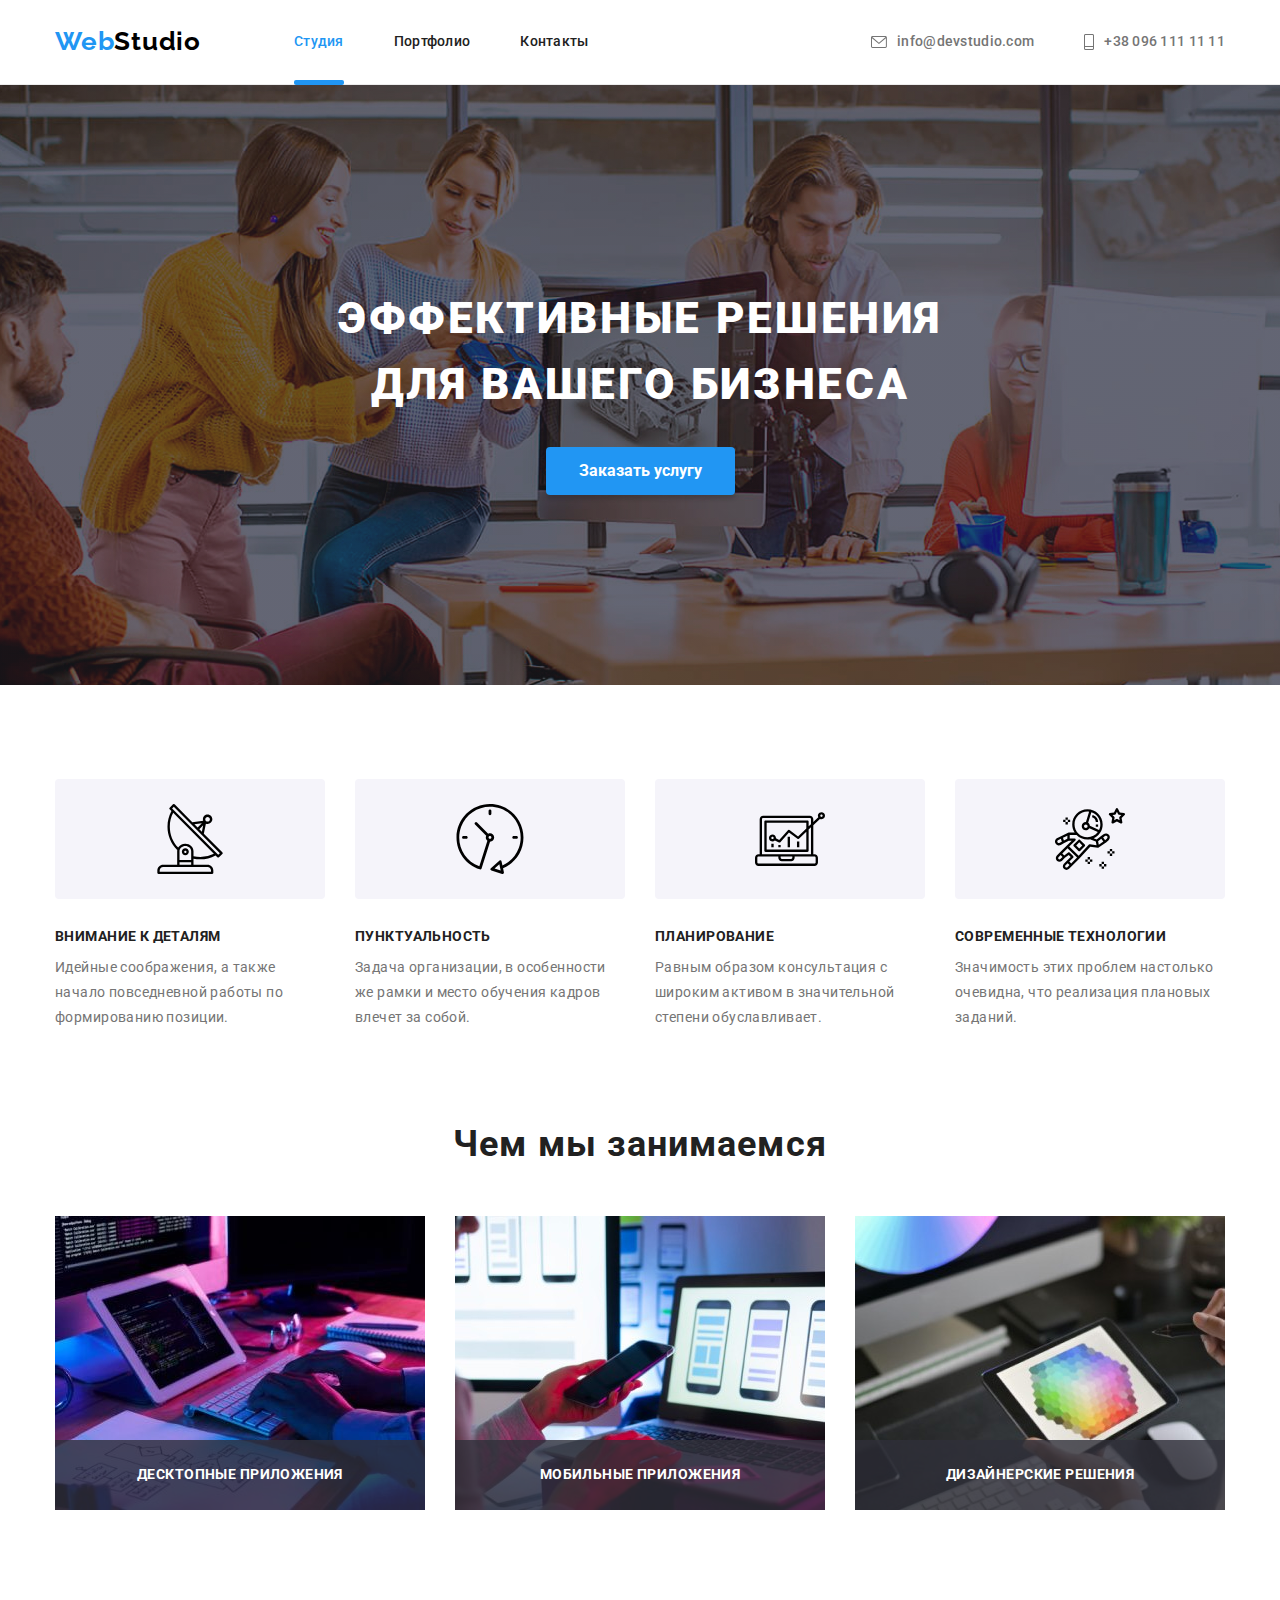
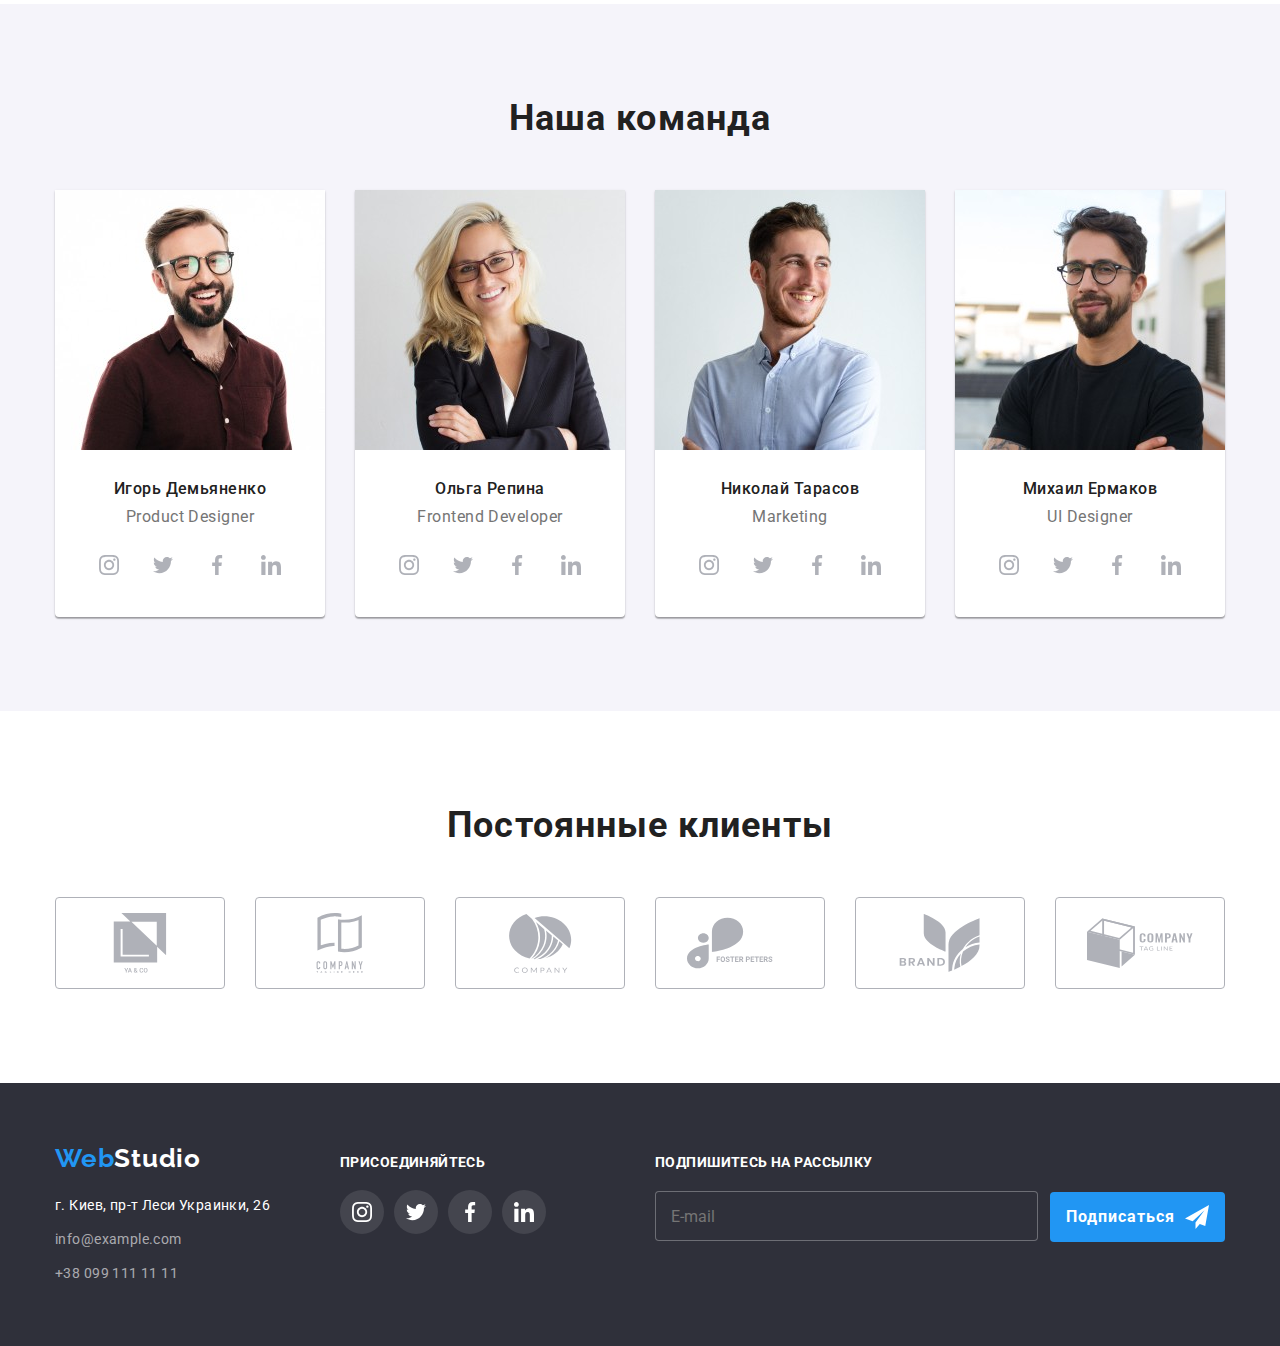
==== commit 665263c3: "121" ====
--- a/index.html
+++ b/index.html
@@ -59,27 +59,27 @@
 
                     <ul class="menu__list">
                         <li class="menu__item">
-                          <a
+                        <a
                             href=""
                             class="menu__link"
                             target="_blank"
                             rel="noopener noreferer"
                             lang="en"
                             >Instagram</a
-                          >
+                        >
                         </li>
                         <li class="menu__item">
-                          <a
+                        <a
                             href=""
                             class="menu__link"
                             target="_blank"
                             rel="noopener noreferer"
                             lang="en"
                             >Twitter</a
-                          >
+                        >
                         </li>
                         <li class="menu__item">
-                          <a
+                        <a
                             href=""
                             class="menu__link"
                             target="_blank"
@@ -180,7 +180,7 @@
                                         media="(min-width: 1200px)"
                                         srcset="
                                         ./images/do/1.jpg   1x,
-                                        ./images/do/1-2X.jpg 2x
+                                        ./images/do/1-2x.jpg 2x
                                         "
                                         type="image/jpg"
                                     />
@@ -201,7 +201,7 @@
                                         media="(min-width: 1200px)"
                                         srcset="
                                         ./images/do/2.jpg   1x,
-                                        ./images/do/2-2X.jpg 2x
+                                        ./images/do/2-2x.jpg 2x
                                         "
                                         type="image/jpg"
                                     />
@@ -220,7 +220,7 @@
                                         media="(min-width: 1200px)"
                                         srcset="
                                         ./images/do/3.jpg   1x,
-                                        ./images/do/3-2X.jpg 2x
+                                        ./images/do/3-2x.jpg 2x
                                         "
                                         type="image/jpg"
                                     />
@@ -250,7 +250,7 @@
                                     media="(min-width: 1200px)"
                                     srcset="
                                     ./images/tim/1-l.jpg    1x,
-                                    ./images/tim/1-l-2X.jpg 2x
+                                    ./images/tim/1-l-2x.jpg 2x
                                     "
                                     type="image/jpg"
                                 />
@@ -259,7 +259,7 @@
                                     media="(min-width: 768px)"
                                     srcset="
                                     ./images/tim/1-m.jpg   1x,
-                                    ./images/tim/1-m-2X.jpg 2x
+                                    ./images/tim/1-m-2x.jpg 2x
                                     "
                                     type="image/jpg"
                                 />
@@ -330,7 +330,7 @@
                                     media="(min-width: 1200px)"
                                     srcset="
                                     ./images/tim/2-l.jpg    1x,
-                                    ./images/tim/2-l-2X.jpg 2x
+                                    ./images/tim/2-l-2x.jpg 2x
                                     "
                                     type="image/jpg"
                                 />
@@ -339,7 +339,7 @@
                                     media="(min-width: 768px)"
                                     srcset="
                                     ./images/tim/2-m.jpg   1x,
-                                    ./images/tim/2-m-2X.jpg 2x
+                                    ./images/tim/2-m-2x.jpg 2x
                                     "
                                     type="image/jpg"
                                 />
@@ -411,7 +411,7 @@
                                     media="(min-width: 1200px)"
                                     srcset="
                                     ./images/tim/3-l.jpg    1x,
-                                    ./images/tim/3-l-2X.jpg 2x
+                                    ./images/tim/3-l-2x.jpg 2x
                                     "
                                     type="image/jpg"
                                 />
@@ -420,7 +420,7 @@
                                     media="(min-width: 768px)"
                                     srcset="
                                     ./images/tim/3-m.jpg   1x,
-                                    ./images/tim/3-m-2X.jpg 2x
+                                    ./images/tim/3-m-2x.jpg 2x
                                     "
                                     type="image/jpg"
                                 />
@@ -491,7 +491,7 @@
                                     media="(min-width: 1200px)"
                                     srcset="
                                     ./images/tim/4-l.jpg    1x,
-                                    ./images/tim/4-l-2X.jpg 2x
+                                    ./images/tim/4-l-2x.jpg 2x
                                     "
                                     type="image/jpg"
                                 />
@@ -500,7 +500,7 @@
                                     media="(min-width: 768px)"
                                     srcset="
                                     ./images/tim/4-m.jpg   1x,
-                                    ./images/tim/4-m-2X.jpg 2x
+                                    ./images/tim/4-m-2x.jpg 2x
                                     "
                                     type="image/jpg"
                                 />
--- a/css/main.min.css
+++ b/css/main.min.css
@@ -1,2 +1,2 @@
-ul{margin:0;padding:0;list-style:none}img{display:block;width:100%;height:auto}h1,h2,h3,h4,h5,h6,p{margin:0}a{list-style-type:none;text-decoration:none}:root{--title-text-color: #212121;--primary-text-color: #757575;--accent-color: #2196F3;--primary-background-color: #FFFFFF;--second-background-color: #2F303A;--third-background-color:#F5F4FA;--logo-text-color: #000000;--icon-color: #AFB1B8;--button-bg: #2196f3;--secondary-light-bg: #f5f4fa}.container{padding-left:15px;padding-right:15px;margin:0 auto;width:100%}@media screen and (min-width: 480px){.container{width:448px}}@media screen and (min-width: 480px){.container{width:448px}}@media screen and (min-width: 768px){.container{width:720px}}@media screen and (min-width: 1200px){.container{width:1200px}}html{-webkit-box-sizing:border-box;box-sizing:border-box}*,*::after,*::before{-webkit-box-sizing:inherit;box-sizing:inherit}body{color:var(--primary-text-color);background-color:var(--primary-background-color);font-family:'Roboto',sans-serif;letter-spacing:0.03em}.section{padding-top:60px;padding-bottom:60px}@media screen and (min-width: 768px){.section{padding-top:60px;padding-bottom:60px}}@media screen and (min-width: 1200px){.section{padding-top:94px;padding-bottom:94px}}.visually-hidden{position:absolute;width:1px;height:1px;margin:-1px;border:0;padding:0;white-space:nowrap;-webkit-clip-path:inset(100%);clip-path:inset(100%);clip:rect(0 0 0 0);overflow:hidden}.header{position:relative;border-bottom:1px solid #ececec}.header-container{position:relative;padding-top:10px;padding-bottom:10px}@media screen and (min-width: 768px){.header-container{display:-webkit-box;display:-ms-flexbox;display:flex;-webkit-box-align:center;-ms-flex-align:center;align-items:center;-webkit-box-orient:horizontal;-webkit-box-direction:normal;-ms-flex-direction:row;flex-direction:row}}@media screen and (min-width: 768px){.header-container{padding-top:0px;padding-bottom:0px}}.menu-button{margin:0;padding:0;border:none;background-color:transparent;position:absolute;top:6px;right:15px;display:-webkit-box;display:-ms-flexbox;display:flex;-webkit-box-pack:center;-ms-flex-pack:center;justify-content:center;-webkit-box-align:center;-ms-flex-align:center;align-items:center;background-color:#fff;cursor:pointer;border:none;background-color:transparent;z-index:10}@media screen and (max-width: 767px){.menu-button.is-open .icon-menu,.menu-button .icon-cross{display:none}}@media screen and (max-width: 767px){.menu-button.is-open .icon-cross{display:block}}@media screen and (min-width: 767px){.menu-button{display:none}}@media screen and (max-width: 767px){.menu-container{padding:40px 48px}}.menu-container{display:none}.menu-container.is-open{display:block;top:0;z-index:2;background-color:#fff}@media screen and (min-width: 768px){.menu-container{display:-webkit-box;display:-ms-flexbox;display:flex;-webkit-box-align:center;-ms-flex-align:center;align-items:center;width:100%}}.logo{font-family:'Raleway';font-style:normal;font-weight:700;font-size:26px;line-height:1.19;letter-spacing:0.03em;text-decoration:none}.logo.accent{color:var(--accent-color)}.logo.basic{color:var(--logo-text-color)}.navigation__logo{margin-right:93px}@media screen and (min-width: 768px) and (max-width: 1199.98px){.navigation__logo{margin-right:83px}}@media screen and (min-width: 768px){.navigation-list{display:-webkit-box;display:-ms-flexbox;display:flex}.navigation-list .link-navigation{display:block;padding-top:32px;padding-bottom:32px}}.navigation-list.item:not(:last-child){margin-right:50px}@media screen and (max-width: 767.98px){.navigation{margin-bottom:50px}}@media screen and (min-width: 768px){.navigation{display:-webkit-box;display:-ms-flexbox;display:flex;-webkit-box-align:center;-ms-flex-align:center;align-items:center}}@media screen and (min-width: 768px){.header-group{display:-webkit-box;display:-ms-flexbox;display:flex;margin-left:auto}}.item-navigation{list-style-type:none}.item-navigation:not(:last-child){margin-bottom:34px}@media screen and (min-width: 768px){.item-navigation:not(:last-child){margin-right:50px;margin-bottom:0}}@media screen and (min-width: 768px) and (max-width: 1199.98px){.item-navigation:not(:last-child){margin-right:30px;margin-bottom:0}}.link-navigation{font-family:'Roboto';font-style:normal;font-weight:500;font-size:40px;line-height:1.4;letter-spacing:0.02em;color:var(--title-text-color);text-decoration:none;-webkit-transition:color 250ms cubic-bezier(0.4, 0, 0.2, 1);transition:color 250ms cubic-bezier(0.4, 0, 0.2, 1)}@media screen and (min-width: 768px){.link-navigation{font-size:14px}}.link-after{position:relative;color:var(--accent-color)}@media screen and (min-width: 768px){.link-after::after{position:absolute;content:"";display:block;width:100%;height:5px;border-radius:2px;background-color:var(--button-bg);left:0;bottom:0;bottom:-1px}}.group-item{list-style-type:none}@media screen and (min-width: 768px) and (max-width: 1199.98px){.group-item:not(:last-child){margin-bottom:10px}}@media screen and (min-width: 1200px){.group-item .link-contact--corent{margin-left:50px}}.link-contact{font-weight:500;line-height:1.4;letter-spacing:0.02em;color:var(--primary-text-color);text-decoration:none;-webkit-transition:color 250ms cubic-bezier(0.4, 0, 0.2, 1);transition:color 250ms cubic-bezier(0.4, 0, 0.2, 1)}@media screen and (max-width: 767px){.link-contact{font-size:24px}}@media screen and (min-width: 1200px){.link-contact{padding-top:32px;padding-bottom:32px;font-size:14px;line-height:1.14;margin-bottom:0}}@media screen and (min-width: 768px){.link-contact{-webkit-box-align:center;-ms-flex-align:center;align-items:center;display:-webkit-box;display:-ms-flexbox;display:flex}}@media screen and (max-width: 767px){.link-contact--corent{font-size:34px;color:var(--accent-color);display:block;padding-bottom:32px;font-weight:500;line-height:1.18;letter-spacing:0.02em}}@media screen and (max-width: 767px){.site-nav{display:-webkit-box;display:-ms-flexbox;display:flex;-webkit-box-orient:vertical;-webkit-box-direction:reverse;-ms-flex-direction:column-reverse;flex-direction:column-reverse}}@media screen and (min-width: 768px) and (max-width: 1199.98px){.site-nav{display:-webkit-box;display:-ms-flexbox;display:flex;-webkit-box-orient:vertical;-webkit-box-direction:normal;-ms-flex-direction:column;flex-direction:column;font-size:12px;line-height:1.16}}@media screen and (min-width: 768px){.site-nav.list{display:-webkit-box;display:-ms-flexbox;display:flex;margin-left:auto}}.link-navigation{cursor:pointer}.link-navigation:hover,.link-navigation:focus{color:var(--accent-color)}.link-contact{cursor:pointer}.link-contact:hover,.link-contact:focus{color:var(--accent-color)}.icon{margin-right:10px;fill:currentColor;-webkit-transition:color 250ms cubic-bezier(0.4, 0, 0.2, 1);transition:color 250ms cubic-bezier(0.4, 0, 0.2, 1)}@media screen and (max-width: 767px){.icon{display:none}}.icon:hover,.icon:focus{color:var(--accent-color)}.menu__link{font-weight:500;font-size:18px;line-height:22px;letter-spacing:0.02em;color:var(--accent-color)}.menu__list{display:none}@media screen and (max-width: 767px){.menu__list{display:-webkit-box;display:-ms-flexbox;display:flex;margin-top:150px}}.menu__item{display:inline-block;margin-right:10px;padding-right:10px;border-right:1px solid rgba(33,33,33,0.2)}.hero{background-position:center;background-size:contain;background-repeat:no-repeat;background-size:cover;margin-right:auto;margin-left:auto;text-align:center;background-color:#2F303A;background-image:-webkit-gradient(linear, left top, right top, from(rgba(47,48,58,0.4)), to(rgba(47,48,58,0.4))),url(../images/hero/Heade-s.jpg);background-image:linear-gradient(to right, rgba(47,48,58,0.4), rgba(47,48,58,0.4)),url(../images/hero/Heade-s.jpg)}@media screen and (max-width: 1199.98px){.hero{padding-top:118px;padding-bottom:118px}}@media screen and (min-width: 1200px){.hero{padding-top:200px;padding-bottom:200px;max-width:1600px;height:600px}}@media (min-device-pixel-ratio: 2), (-webkit-min-device-pixel-ratio: 2), (min-resolution: 192dpi), (min-resolution: 2dppx){.hero{background-image:-webkit-gradient(linear, left top, right top, from(rgba(47,48,58,0.4)), to(rgba(47,48,58,0.4))),url(../images/hero/Heade-s-2x.jpg);background-image:linear-gradient(to right, rgba(47,48,58,0.4), rgba(47,48,58,0.4)),url(../images/hero/Heade-s-2x.jpg)}}@media screen and (min-width: 768px) and (max-width: 1199.98px){.hero{background-image:-webkit-gradient(linear, left top, right top, from(rgba(47,48,58,0.4)), to(rgba(47,48,58,0.4))),url(../images/hero/Heade-m.jpg);background-image:linear-gradient(to right, rgba(47,48,58,0.4), rgba(47,48,58,0.4)),url(../images/hero/Heade-m.jpg)}}@media screen and (min-width: 768px) and (max-width: 1199.98px) and (min-device-pixel-ratio: 2), screen and (min-width: 768px) and (max-width: 1199.98px) and (-webkit-min-device-pixel-ratio: 2), screen and (min-width: 768px) and (max-width: 1199.98px) and (min-resolution: 192dpi), screen and (min-width: 768px) and (max-width: 1199.98px) and (min-resolution: 2dppx){.hero{background-image:-webkit-gradient(linear, left top, right top, from(rgba(47,48,58,0.4)), to(rgba(47,48,58,0.4))),url(../images/hero/Heade-m-2x.jpg);background-image:linear-gradient(to right, rgba(47,48,58,0.4), rgba(47,48,58,0.4)),url(../images/hero/Heade-m-2x.jpg)}}@media screen and (min-width: 1200px){.hero{background-image:-webkit-gradient(linear, left top, right top, from(rgba(47,48,58,0.4)), to(rgba(47,48,58,0.4))),url(../images/hero/Heade-l.jpg);background-image:linear-gradient(to right, rgba(47,48,58,0.4), rgba(47,48,58,0.4)),url(../images/hero/Heade-l.jpg)}}@media screen and (min-width: 1200px) and (min-device-pixel-ratio: 2), screen and (min-width: 1200px) and (-webkit-min-device-pixel-ratio: 2), screen and (min-width: 1200px) and (min-resolution: 192dpi), screen and (min-width: 1200px) and (min-resolution: 2dppx){.hero{background-image:-webkit-gradient(linear, left top, right top, from(rgba(47,48,58,0.4)), to(rgba(47,48,58,0.4))),url(../images/hero/Heade-l-2x.jpg);background-image:linear-gradient(to right, rgba(47,48,58,0.4), rgba(47,48,58,0.4)),url(../images/hero/Heade-l-2x.jpg)}}.hero__header{letter-spacing:0.06em;text-transform:uppercase;color:#FFFFFF}@media screen and (max-width: 1199.98px){.hero__header{max-width:360px;font-weight:900;font-size:26px;line-height:1.62;margin:0 auto 30px}}@media screen and (min-width: 1200px){.hero__header{font-weight:900;font-size:44px;line-height:1.5;text-align:center;margin-bottom:30px}}.button{background:#2196F3;font-weight:700;font-size:16px;line-height:1.8;color:#FFFFFF;-webkit-box-align:center;-ms-flex-align:center;align-items:center;text-align:center;border:0;-webkit-box-shadow:0px 4px 4px rgba(0,0,0,0.15);box-shadow:0px 4px 4px rgba(0,0,0,0.15);border-radius:4px;padding:10px 33px;cursor:pointer}.title-section{font-weight:700;letter-spacing:0.03em;color:var(--title-text-color);text-align:center}@media screen and (min-width: 480px){.title-section{font-size:28px;line-height:1.18;margin-bottom:30px}}@media screen and (min-width: 1200px){.title-section{margin-bottom:50px;font-size:36px;line-height:1.16}}@media screen and (min-width: 768px){.feature__list{display:-webkit-box;display:-ms-flexbox;display:flex;-ms-flex-wrap:wrap;flex-wrap:wrap}}@media screen and (min-width: 1200px){.feature__list{display:-webkit-box;display:-ms-flexbox;display:flex}}@media screen and (min-width: 480px){.feature__item{-ms-flex-preferred-size:100%;flex-basis:100%}}@media screen and (min-width: 768px){.feature__item{-ms-flex-preferred-size:calc((100% - 30px) / 2);flex-basis:calc((100% - 30px) / 2)}}@media screen and (min-width: 1200px){.feature__item{-ms-flex-preferred-size:calc((100% - 90px) / 4);flex-basis:calc((100% - 90px) / 4)}}@media screen and (max-width: 767.98px){.feature__item:not(:last-child){margin-bottom:30px}}@media screen and (min-width: 1200px){.feature__item:not(:last-child){margin-right:30px}}@media screen and (min-width: 768px) and (max-width: 1199.98px){.feature__item:not(:nth-last-child(-n+2)){margin-bottom:30px}.feature__item:nth-child(odd){margin-right:30px}}.feature__background{display:-webkit-box;display:-ms-flexbox;display:flex;height:120px;background-color:var(--secondary-light-bg);margin-bottom:30px;-webkit-box-align:center;-ms-flex-align:center;align-items:center;-webkit-box-pack:center;-ms-flex-pack:center;justify-content:center;border-radius:4px}.feature__name{font-weight:700;font-size:14px;line-height:1.14;letter-spacing:0.03em;text-transform:uppercase;color:var(--title-text-color);margin-bottom:10px}@media screen and (max-width: 767.98px){.feature__name{text-align:center}}.feature__description{font-weight:400;font-size:14px;line-height:1.8;letter-spacing:0.03em;color:var(--primary-text-color)}.development{padding-top:0px;display:none}@media screen and (min-width: 1200px){.development{display:block}}.development__list{display:-webkit-box;display:-ms-flexbox;display:flex}.development__item{margin-right:30px;position:relative}.development__item:nth-child(3n){margin-right:0}.development__text-thumb{color:var(--primary-background-color);font-weight:700;text-transform:uppercase;letter-spacing:0.03em;font-size:14px;line-height:1.14}.development__over-thumb{position:absolute;display:-webkit-box;display:-ms-flexbox;display:flex;-webkit-box-pack:center;-ms-flex-pack:center;justify-content:center;-webkit-box-align:center;-ms-flex-align:center;align-items:center;width:370px;height:70px;left:0;bottom:0;background-color:rgba(47,48,58,0.8)}.team{background:#F5F4FA}@media screen and (min-width: 768px){.list.team__list{display:-webkit-box;display:-ms-flexbox;display:flex;-ms-flex-wrap:wrap;flex-wrap:wrap}}@media screen and (min-width: 1200px){.list.team__list{display:-webkit-box;display:-ms-flexbox;display:flex}}.team__card{background-color:var(--primary-background-color);-webkit-box-shadow:0px 1px 3px rgba(0,0,0,0.12),0px 1px 1px rgba(0,0,0,0.14),0px 2px 1px rgba(0,0,0,0.2);box-shadow:0px 1px 3px rgba(0,0,0,0.12),0px 1px 1px rgba(0,0,0,0.14),0px 2px 1px rgba(0,0,0,0.2);border-radius:0px 0px 4px 4px}@media screen and (min-width: 480px){.team__card{-ms-flex-preferred-size:100%;flex-basis:100%}}@media screen and (min-width: 768px){.team__card{-ms-flex-preferred-size:calc((100% - 30px) / 2);flex-basis:calc((100% - 30px) / 2)}}@media screen and (min-width: 1200px){.team__card{-ms-flex-preferred-size:calc((100% - 90px) / 4);flex-basis:calc((100% - 90px) / 4);margin-right:30px}.team__card:last-child{margin-right:0}}@media screen and (min-width: 768px) and (max-width: 1199.98px){.team__card:not(:nth-last-child(-n+2)){margin-bottom:30px}.team__card:nth-child(odd){margin-right:30px}}@media screen and (max-width: 767.98px){.team__card:not(:last-child){margin-bottom:30px}}.team__command-title{padding-top:30px;padding-bottom:30px;text-align:center}.team__name{font-weight:500;font-size:16px;line-height:1.18;text-align:center;letter-spacing:0.03em;color:var(--title-text-color);margin-bottom:10px}.team__job{font-weight:400;font-size:16px;line-height:1.18;text-align:center;letter-spacing:0.03em;color:var(--primary-text-color)}.socials{display:-webkit-box;display:-ms-flexbox;display:flex;-webkit-box-pack:center;-ms-flex-pack:center;justify-content:center;-webkit-box-align:center;-ms-flex-align:center;align-items:center;margin-top:16px}.socials__item:not(:last-child){margin-right:10px}.socials-link{display:-webkit-box;display:-ms-flexbox;display:flex;-webkit-box-align:center;-ms-flex-align:center;align-items:center;-webkit-box-pack:center;-ms-flex-pack:center;justify-content:center;fill:var(--icon-color);width:44px;height:44px;background-color:rgba(255,255,255,0.1);border-radius:50%;-webkit-transition:background-color 250ms cubic-bezier(0.4, 0, 0.2, 1);transition:background-color 250ms cubic-bezier(0.4, 0, 0.2, 1)}.socials-link:hover,.socials-link:focus{background-color:var(--button-bg)}.socials-link:hover .socials__icon,.socials-link:focus .socials__icon{fill:var(--primary-background-color)}.socials__item{display:-webkit-box;display:-ms-flexbox;display:flex;-webkit-box-pack:center;-ms-flex-pack:center;justify-content:center;-webkit-box-align:center;-ms-flex-align:center;align-items:center;width:44px;height:44px;padding:0px;border:none;background-color:var(--primary-background-color);border-radius:50%;background-repeat:no-repeat;background-size:20px;background-position:center;color:var(--icon-color)}.socials__icon{fill:var(--icon-color);-webkit-transition:fill 250ms cubic-bezier(0.4, 0, 0.2, 1);transition:fill 250ms cubic-bezier(0.4, 0, 0.2, 1)}.clients__list{display:-webkit-box;display:-ms-flexbox;display:flex;margin:-15px}@media screen and (max-width: 1199.98px){.clients__list{-ms-flex-wrap:wrap;flex-wrap:wrap;-webkit-box-pack:center;-ms-flex-pack:center;justify-content:center}}.clients__item{display:-webkit-box;display:-ms-flexbox;display:flex;-webkit-box-align:center;-ms-flex-align:center;align-items:center;-webkit-box-pack:center;-ms-flex-pack:center;justify-content:center;-webkit-box-sizing:border-box;box-sizing:border-box;cursor:pointer;height:92px;margin:15px}@media screen and (min-width: 480px){.clients__item{-ms-flex-preferred-size:calc((100% - 60px) / 2);flex-basis:calc((100% - 60px) / 2)}}@media screen and (min-width: 768px) and (max-width: 1199.98px){.clients__item{-ms-flex-preferred-size:calc((100% - 90px) / 3);flex-basis:calc((100% - 90px) / 3)}}@media screen and (min-width: 1200px){.clients__item{-ms-flex-preferred-size:calc((100% - 180px) / 6);flex-basis:calc((100% - 180px) / 6)}}.clients__link{display:-webkit-box;display:-ms-flexbox;display:flex;width:100%;height:100%;-webkit-box-pack:center;-ms-flex-pack:center;justify-content:center;-webkit-box-align:center;-ms-flex-align:center;align-items:center;color:var(--icon-color);border:1px solid var(--icon-color);border-radius:4px;cursor:pointer;-webkit-transition:color 250ms cubic-bezier(0.4, 0, 0.2, 1),border 250ms cubic-bezier(0.4, 0, 0.2, 1);transition:color 250ms cubic-bezier(0.4, 0, 0.2, 1),border 250ms cubic-bezier(0.4, 0, 0.2, 1)}.clients__link:hover,.clients__link:focus{color:var(--button-bg);border:1px solid var(--button-bg)}.clients__logo{width:106px;height:60px;fill:currentColor}.footer{background-color:var(--second-background-color);padding-top:60px;padding-bottom:60px}@media screen and (max-width: 1198px){.footer{text-align:center}}@media screen and (min-width: 768px){.footer-flex{display:-webkit-box;display:-ms-flexbox;display:flex;-ms-flex-wrap:wrap;flex-wrap:wrap;-ms-flex-pack:distribute;justify-content:space-around}}@media screen and (min-width: 768px) and (min-width: 768px) and (max-width: 1199.98px){.footer-flex{display:-webkit-box;display:-ms-flexbox;display:flex;-ms-flex-wrap:wrap;flex-wrap:wrap;-webkit-box-align:baseline;-ms-flex-align:baseline;align-items:baseline}}@media screen and (min-width: 1200px){.footer-flex{display:-webkit-box;display:-ms-flexbox;display:flex;-webkit-box-align:baseline;-ms-flex-align:baseline;align-items:baseline}}@media screen and (max-width: 768px){.footer-form-container{display:-webkit-box;display:-ms-flexbox;display:flex;-webkit-box-orient:vertical;-webkit-box-direction:normal;-ms-flex-direction:column;flex-direction:column;-webkit-box-align:center;-ms-flex-align:center;align-items:center}}@media screen and (min-width: 768px) and (max-width: 1199.98px){.footer-form-container{width:100%;margin-top:60px}}@media screen and (min-width: 1200px){.footer-form-container{width:570px;text-align:start;margin-left:auto}}.address-item{list-style-type:none}.link-map{font-family:'Roboto';font-style:normal;font-weight:400;font-size:14px;line-height:1.7;letter-spacing:0.03em;color:var(--primary-background-color);text-decoration:none}.link-address{font-family:'Roboto';font-style:normal;font-weight:400;font-size:14px;line-height:1.8;letter-spacing:0.03em;color:rgba(255,255,255,0.6);text-decoration:none}.footer .logo-position{display:block;margin-bottom:20px}.logotype{font-family:'Raleway';font-weight:700;font-size:26px;line-height:1.19;letter-spacing:0.03em;text-decoration:none;margin-bottom:20px}.logotype .start{color:var(--accent-color)}.logotype .end{color:var(--primary-background-color)}.address-item.map{margin-bottom:9px}.address-item.address{margin-bottom:9px}.footer-social-list{-webkit-box-pack:center;-ms-flex-pack:center;justify-content:center;display:-webkit-box;display:-ms-flexbox;display:flex}@media screen and (min-width: 1200px){.footer-social-list{display:-webkit-box;display:-ms-flexbox;display:flex;-webkit-box-pack:center;-ms-flex-pack:center;justify-content:center}}@media screen and (min-width: 1200px){.footer-social{margin-left:70px}}@media screen and (max-width: 1199.98px){.footer-social{margin-bottom:60px;margin-top:60px}}.footer-so-text{font-family:Roboto;font-style:normal;font-weight:700;font-size:14px;line-height:1.16;letter-spacing:0.03em;text-transform:uppercase;color:#ffffff;margin-bottom:20px}.footer-socials-icon{width:20px;height:20px;fill:#ffffff}.footer-socials-item:not(:last-child){margin-right:10px}.footer-text-subscribe{display:inline-block;margin-bottom:20px;color:#fff;line-height:1.14;text-transform:uppercase}@media screen and (min-width: 768px) and (max-width: 1198){.form-subscribe{display:-webkit-box;display:-ms-flexbox;display:flex;-webkit-box-orient:vertical;-webkit-box-direction:normal;-ms-flex-direction:column;flex-direction:column;-webkit-box-align:center;-ms-flex-align:center;align-items:center;width:100%}}@media screen and (max-width: 1199.98px){.form-subscribe{display:-webkit-box;display:-ms-flexbox;display:flex;-webkit-box-orient:vertical;-webkit-box-direction:normal;-ms-flex-direction:column;flex-direction:column;-webkit-box-align:center;-ms-flex-align:center;align-items:center;width:100%}}@media screen and (min-width: 1200px){.form-subscribe{display:-webkit-box;display:-ms-flexbox;display:flex;-webkit-box-align:baseline;-ms-flex-align:baseline;align-items:baseline}}.input-email{width:100%;height:50px;border-radius:4px;padding:15px;font-size:16px;line-height:1.25;color:#fff;background-color:var(--second-background-color);border:1px solid rgba(255,255,255,0.3);outline:1;-webkit-transition:border 250ms cubic-bezier(0.4, 0, 0.2, 1),-webkit-box-shadow 250ms cubic-bezier(0.4, 0, 0.2, 1);transition:border 250ms cubic-bezier(0.4, 0, 0.2, 1),-webkit-box-shadow 250ms cubic-bezier(0.4, 0, 0.2, 1);transition:border 250ms cubic-bezier(0.4, 0, 0.2, 1),box-shadow 250ms cubic-bezier(0.4, 0, 0.2, 1);transition:border 250ms cubic-bezier(0.4, 0, 0.2, 1),box-shadow 250ms cubic-bezier(0.4, 0, 0.2, 1),-webkit-box-shadow 250ms cubic-bezier(0.4, 0, 0.2, 1)}.input-email:hover,.input-email:focus{outline:0;border:1px solid rgba(255,255,255,0.6);-webkit-box-shadow:0px 4px 4px rgba(0,0,0,0.171);box-shadow:0px 4px 4px rgba(0,0,0,0.171)}@media screen and (max-width: 1199.98px){.input-email{margin-bottom:20px}}@media screen and (min-width: 768px) and (max-width: 1199.98px){.input-email{width:450px}}@media screen and (min-width: 1200px){.input-email{margin-right:12px}}.button-subscribe{padding:10px 16px;width:200px;height:50px;background-color:var(--button-bg);color:var(--primary-background-color);font-weight:700;font-size:16px;line-height:1.87;letter-spacing:0.06em;cursor:pointer;border-radius:4px;border:0;-webkit-box-shadow:250 ms cubic-bezier(0.4, 0, 0.2, 1);box-shadow:250 ms cubic-bezier(0.4, 0, 0.2, 1)}.button-subscribe:hover,.button-subscribe:focus{-webkit-box-shadow:0px 4px 4px rgba(0,0,0,0.153);box-shadow:0px 4px 4px rgba(0,0,0,0.153)}.footer-button-content{-webkit-box-pack:center;-ms-flex-pack:center;justify-content:center;-webkit-box-align:center;-ms-flex-align:center;align-items:center}@media screen and (min-width: 1200px){.footer-button-content{display:-webkit-box;display:-ms-flexbox;display:flex;-webkit-box-pack:center;-ms-flex-pack:center;justify-content:center;-webkit-box-align:center;-ms-flex-align:center;align-items:center}}.footer-button-icon{margin-left:10px}.portfolio__button-list{list-style-type:none;display:-webkit-box;display:-ms-flexbox;display:flex;-ms-flex-wrap:wrap;flex-wrap:wrap;margin-bottom:40px}@media screen and (min-width: 768px){.portfolio__button-list{-webkit-box-pack:center;-ms-flex-pack:center;justify-content:center;margin-bottom:30px}}@media screen and (min-width: 1200px){.portfolio__button-list{-webkit-box-pack:center;-ms-flex-pack:center;justify-content:center;margin-bottom:50px}}.portfolio__info{-webkit-box-flex:1;-ms-flex-positive:1;flex-grow:1;padding:20px 24px;border-bottom:1px solid #eee;border-left:1px solid #eee;border-right:1px solid #eee}.btn{cursor:pointer;font-weight:500;font-size:16px;line-height:1.62;text-align:center;letter-spacing:0.03em;color:var(--title-text-color);background-color:#F5F4FA;border:0;border-radius:4px;padding:6px 22px;-webkit-transition:color 250ms cubic-bezier(0.4, 0, 0.2, 1),background 250ms cubic-bezier(0.4, 0, 0.2, 1),border-radius 250ms cubic-bezier(0.4, 0, 0.2, 1),-webkit-box-shadow 250ms cubic-bezier(0.4, 0, 0.2, 1);transition:color 250ms cubic-bezier(0.4, 0, 0.2, 1),background 250ms cubic-bezier(0.4, 0, 0.2, 1),border-radius 250ms cubic-bezier(0.4, 0, 0.2, 1),-webkit-box-shadow 250ms cubic-bezier(0.4, 0, 0.2, 1);transition:color 250ms cubic-bezier(0.4, 0, 0.2, 1),background 250ms cubic-bezier(0.4, 0, 0.2, 1),box-shadow 250ms cubic-bezier(0.4, 0, 0.2, 1),border-radius 250ms cubic-bezier(0.4, 0, 0.2, 1);transition:color 250ms cubic-bezier(0.4, 0, 0.2, 1),background 250ms cubic-bezier(0.4, 0, 0.2, 1),box-shadow 250ms cubic-bezier(0.4, 0, 0.2, 1),border-radius 250ms cubic-bezier(0.4, 0, 0.2, 1),-webkit-box-shadow 250ms cubic-bezier(0.4, 0, 0.2, 1)}.btn:hover,.btn:focus{background:var(--accent-color);color:var(--primary-background-color);border-radius:4px;-webkit-box-shadow:0px 3px 1px rgba(0,0,0,0.1),0px 1px 2px rgba(0,0,0,0.08),0px 2px 2px rgba(0,0,0,0.12);box-shadow:0px 3px 1px rgba(0,0,0,0.1),0px 1px 2px rgba(0,0,0,0.08),0px 2px 2px rgba(0,0,0,0.12)}.btn:active{color:var(--title-text-color)}.portfolio__filter-button{margin-right:8px}@media screen and (max-width: 767.98px){.portfolio__filter-button:not(:nth-last-child(-n+2)){margin-bottom:15px}}.portfolio__card-list{display:-webkit-box;display:-ms-flexbox;display:flex;-ms-flex-wrap:wrap;flex-wrap:wrap}@media screen and (max-width: 1199.98px){.portfolio__card-example{display:block;width:100%}}@media screen and (min-width: 768px) and (max-width: 1199.98px){.portfolio__card-example{-ms-flex-preferred-size:calc((100% - 30px) / 2);flex-basis:calc((100% - 30px) / 2)}}@media screen and (min-width: 1200px){.portfolio__card-example{margin-right:30px;margin-bottom:30px}.portfolio__card-example:nth-child(3n){margin-right:0}.portfolio__card-example:nth-last-child(-n+3){margin-bottom:0}}@media screen and (max-width: 1199.98px){.portfolio__card-example:not(:last-child){margin-bottom:30px}}@media screen and (min-width: 768px) and (max-width: 1199.98px){.portfolio__card-example:nth-child(odd){margin-right:30px}}@media screen and (min-width: 768px) and (max-width: 1199.98px){.portfolio__card-example:nth-child(odd){margin-right:30px}}.portfolio__name-works{font-weight:700;font-size:18px;line-height:2;letter-spacing:0.06em;color:var(--title-text-color);margin-bottom:4px}.portfolio__type{font-weight:400;font-size:16px;line-height:1.8;letter-spacing:0.03em;color:var(--primary-text-color)}.portfolio__link{display:-webkit-box;display:-ms-flexbox;display:flex;-webkit-box-orient:vertical;-webkit-box-direction:normal;-ms-flex-direction:column;flex-direction:column;height:100%;-webkit-transition:-webkit-box-shadow 250ms cubic-bezier(0.4, 0, 0.2, 1);transition:-webkit-box-shadow 250ms cubic-bezier(0.4, 0, 0.2, 1);transition:box-shadow 250ms cubic-bezier(0.4, 0, 0.2, 1);transition:box-shadow 250ms cubic-bezier(0.4, 0, 0.2, 1), -webkit-box-shadow 250ms cubic-bezier(0.4, 0, 0.2, 1)}.portfolio__link:hover,.portfolio__link:focus{-webkit-box-shadow:0px 1px 1px rgba(0,0,0,0.12),0px 4px 4px rgba(0,0,0,0.06),1px 4px 6px rgba(0,0,0,0.16);box-shadow:0px 1px 1px rgba(0,0,0,0.12),0px 4px 4px rgba(0,0,0,0.06),1px 4px 6px rgba(0,0,0,0.16)}.portfolio__thumb-card{position:relative;overflow:hidden}.portfolio__text-card{position:absolute;display:-webkit-box;display:-ms-flexbox;display:flex;top:0;left:0;width:100%;height:100%;padding:63px 24px;font-size:18px;line-height:1.56;letter-spacing:0.03em;color:var(--primary-background-color);background-color:rgba(33,150,243,0.9);-webkit-transform:translateY(100%);transform:translateY(100%);-webkit-transition:-webkit-transform 250ms cubic-bezier(0.4, 0, 0.2, 1);transition:-webkit-transform 250ms cubic-bezier(0.4, 0, 0.2, 1);transition:transform 250ms cubic-bezier(0.4, 0, 0.2, 1);transition:transform 250ms cubic-bezier(0.4, 0, 0.2, 1), -webkit-transform 250ms cubic-bezier(0.4, 0, 0.2, 1)}.portfolio__link:hover .portfolio__text-card,.portfolio__link:focus .portfolio__text-card{-webkit-transform:translateY(0);transform:translateY(0)}.backdrop.is-hidden{opacity:0;pointer-events:none}.backdrop{position:fixed;top:0;left:0;padding:93px 15px;z-index:10;overflow-y:scroll;width:100%;height:100%;opacity:1;-webkit-transition:opacity 250ms cubic-bezier(0.4, 0, 0.2, 1);transition:opacity 250ms cubic-bezier(0.4, 0, 0.2, 1);background:rgba(0,0,0,0.2)}.modal{background-color:#fff}@media screen and (min-width: 480px){.modal{position:relative;opacity:1;-webkit-transition:opacity 250ms cubic-bezier(0.4, 0, 0.2, 1);transition:opacity 250ms cubic-bezier(0.4, 0, 0.2, 1);-webkit-transition:opacity 250ms cubic-bezier(0.4, 0, 0.2, 1),background-color 250ms cubic-bezier(0.4, 0, 0.2, 1),-webkit-transform 250ms cubic-bezier(0.4, 0, 0.2, 1),-webkit-box-shadow 250ms cubic-bezier(0.4, 0, 0.2, 1);transition:opacity 250ms cubic-bezier(0.4, 0, 0.2, 1),background-color 250ms cubic-bezier(0.4, 0, 0.2, 1),-webkit-transform 250ms cubic-bezier(0.4, 0, 0.2, 1),-webkit-box-shadow 250ms cubic-bezier(0.4, 0, 0.2, 1);transition:transform 250ms cubic-bezier(0.4, 0, 0.2, 1),box-shadow 250ms cubic-bezier(0.4, 0, 0.2, 1),opacity 250ms cubic-bezier(0.4, 0, 0.2, 1),background-color 250ms cubic-bezier(0.4, 0, 0.2, 1);transition:transform 250ms cubic-bezier(0.4, 0, 0.2, 1),box-shadow 250ms cubic-bezier(0.4, 0, 0.2, 1),opacity 250ms cubic-bezier(0.4, 0, 0.2, 1),background-color 250ms cubic-bezier(0.4, 0, 0.2, 1),-webkit-transform 250ms cubic-bezier(0.4, 0, 0.2, 1),-webkit-box-shadow 250ms cubic-bezier(0.4, 0, 0.2, 1);background-color:#fff;-webkit-box-shadow:0px 1px 3px rgba(0,0,0,0.12),0px 1px 1px rgba(0,0,0,0.14),0px 2px 1px rgba(0,0,0,0.2);box-shadow:0px 1px 3px rgba(0,0,0,0.12),0px 1px 1px rgba(0,0,0,0.14),0px 2px 1px rgba(0,0,0,0.2);border-radius:4px;padding:40px;cursor:pointer;width:100%}}@media screen and (min-width: 768px) and (max-width: 1199.98px){.modal{position:absolute;top:50%;left:50%;-webkit-transform:translate(-50%, -50%) scale(1);transform:translate(-50%, -50%) scale(1);max-width:450px;width:100%}}@media screen and (min-width: 1200px){.modal{max-width:528px;max-height:581px;position:absolute;top:50%;left:50%;-webkit-transform:translate(-50%, -50%);transform:translate(-50%, -50%);padding:40px;background-color:var(--primary-background-color);background:#FFFFFF;-webkit-transition:opacity 250ms cubic-bezier(0.4, 0, 0.2, 1);transition:opacity 250ms cubic-bezier(0.4, 0, 0.2, 1);-webkit-box-shadow:0px 1px 3px rgba(0,0,0,0.12),0px 1px 1px rgba(0,0,0,0.14),0px 2px 1px rgba(0,0,0,0.2);box-shadow:0px 1px 3px rgba(0,0,0,0.12),0px 1px 1px rgba(0,0,0,0.14),0px 2px 1px rgba(0,0,0,0.2);border-radius:4px}}.close-button{position:absolute;top:8px;right:8px;width:30px;height:30px;background-color:var(--primary-background-color);border:1px solid rgba(0,0,0,0.1);border-radius:50%;cursor:pointer;-webkit-transition:border-color 250ms cubic-bezier(0.4, 0, 0.2, 1);transition:border-color 250ms cubic-bezier(0.4, 0, 0.2, 1)}.close-button:hover,.close-button:focus{border-color:var(--button-bg)}.data-user{display:-webkit-box;display:-ms-flexbox;display:flex;-webkit-box-pack:center;-ms-flex-pack:center;justify-content:center;margin-bottom:12px;font-weight:700;font-size:20px;line-height:1.15;color:var(--title-text-color);text-align:center}.modal-form-field{position:relative;display:block;margin-bottom:10px}.modal-form-coment{position:relative;display:block;margin-bottom:20px}.form-input-comments:hover,.form-input-comments:focus{border-color:var(--accent-color);outline:0}.form-label{display:inline-block;margin-bottom:4px;font-size:12px;line-height:1.17;letter-spacing:0.01em}.form-input{display:-webkit-box;display:-ms-flexbox;display:flex;width:100%;height:40px;padding:12px 16px;padding-left:42px;line-height:1.14;letter-spacing:0.01em;color:var(--title-text-color);border:1px solid rgba(33,33,33,0.2);border-radius:4px}.form-input:hover,.form-input:focus{border-color:var(--accent-color);outline:0}.form-input:focus ~ .form-input-icon{fill:var(--accent-color)}.form-input-comments{display:-webkit-box;display:-ms-flexbox;display:flex;width:100%;height:120px;padding:12px 16px;line-height:1.14;letter-spacing:0.01em;color:var(--title-text-color);border:1px solid rgba(33,33,33,0.2);border-radius:4px;resize:none;font-weight:400;font-size:12px}.form-input-comments::-webkit-input-placeholder{font-weight:400;font-size:12px;line-height:14px;letter-spacing:0.01em;color:rgba(117,117,117,0.5)}.form-input-comments:-ms-input-placeholder{font-weight:400;font-size:12px;line-height:14px;letter-spacing:0.01em;color:rgba(117,117,117,0.5)}.form-input-comments::-ms-input-placeholder{font-weight:400;font-size:12px;line-height:14px;letter-spacing:0.01em;color:rgba(117,117,117,0.5)}.form-input-comments::placeholder{font-weight:400;font-size:12px;line-height:14px;letter-spacing:0.01em;color:rgba(117,117,117,0.5)}.form-input-icon{position:absolute;top:50%;left:13px;fill:black}.form-checkbox{display:-webkit-box;display:-ms-flexbox;display:flex;-webkit-box-pack:center;-ms-flex-pack:center;justify-content:center;-webkit-box-align:center;-ms-flex-align:center;align-items:center;margin-bottom:30px}.checkbox-container{position:relative;display:block;width:16px;height:15px;margin-right:8px;cursor:pointer}.checkbox-icon-checked{position:absolute;top:0;left:0;border-radius:2px;width:16px;height:15px;-webkit-transform:scale(0.2);transform:scale(0.2);opacity:0;-webkit-transition:opacity 250ms cubic-bezier(0.4, 0, 0.2, 1),-webkit-transform 250ms cubic-bezier(0.4, 0, 0.2, 1);transition:opacity 250ms cubic-bezier(0.4, 0, 0.2, 1),-webkit-transform 250ms cubic-bezier(0.4, 0, 0.2, 1);transition:transform 250ms cubic-bezier(0.4, 0, 0.2, 1),opacity 250ms cubic-bezier(0.4, 0, 0.2, 1);transition:transform 250ms cubic-bezier(0.4, 0, 0.2, 1),opacity 250ms cubic-bezier(0.4, 0, 0.2, 1),-webkit-transform 250ms cubic-bezier(0.4, 0, 0.2, 1)}.checkbox-icon-unchecked{position:absolute;top:0;left:0;display:block;width:16px;height:15px;border:2px solid var(--title-text-color);border-radius:2px;-webkit-transition:border-color 250ms cubic-bezier(0.4, 0, 0.2, 1);transition:border-color 250ms cubic-bezier(0.4, 0, 0.2, 1)}.checkbox:checked+.checkbox-icon-checked{-webkit-transform:scale(1);transform:scale(1);opacity:1;background-color:var(--accent-color)}.checkbox:checked ~ .checkbox-icon-unchecked{border-color:var(--accent-color)}.checkbox:focus ~ .checkbox-icon-unchecked,.checkbox:hover ~ .checkbox-icon-unchecked{border-color:var(--accent-color)}.checkbox:focus:checked ~ .checkbox-icon-unchecked,.checkbox:hover:checked ~ .checkbox-icon-unchecked{border-color:var(--accent-color)}.checkbox{position:absolute;white-space:nowrap;width:1px;height:1px;overflow:hidden;border:0;padding:0;clip:rect(0 0 0 0);-webkit-clip-path:inset(50%);clip-path:inset(50%);margin:-1px}.checkbox-label{font-size:14px;line-height:1.71;cursor:pointer;-webkit-user-select:none;-moz-user-select:none;-ms-user-select:none;user-select:none}@media screen and (max-width: 1199.98px){.checkbox-label{font-size:12px;letter-spacing:0.03em}}.checkbox-label-link{color:var(--accent-color);-webkit-text-decoration-line:underline;text-decoration-line:underline}.button-subscribe-crnter{display:block;margin:auto}
+ul{margin:0;padding:0;list-style:none}img{display:block;max-width:100%;height:auto}h1,h2,h3,h4,h5,h6,p{margin:0}a{list-style-type:none;text-decoration:none}:root{--title-text-color: #212121;--primary-text-color: #757575;--accent-color: #2196F3;--primary-background-color: #FFFFFF;--second-background-color: #2F303A;--third-background-color:#F5F4FA;--logo-text-color: #000000;--icon-color: #AFB1B8;--button-bg: #2196f3;--secondary-light-bg: #f5f4fa}.container{padding-left:15px;padding-right:15px;margin:0 auto;width:100%}@media screen and (min-width: 480px){.container{width:448px}}@media screen and (min-width: 480px){.container{width:448px}}@media screen and (min-width: 768px){.container{width:720px}}@media screen and (min-width: 1200px){.container{width:1200px}}html{-webkit-box-sizing:border-box;box-sizing:border-box}*,*::after,*::before{-webkit-box-sizing:inherit;box-sizing:inherit}body{color:var(--primary-text-color);background-color:var(--primary-background-color);font-family:'Roboto',sans-serif;letter-spacing:0.03em}.section{padding-top:60px;padding-bottom:60px}@media screen and (min-width: 768px){.section{padding-top:60px;padding-bottom:60px}}@media screen and (min-width: 1200px){.section{padding-top:94px;padding-bottom:94px}}.visually-hidden{position:absolute;width:1px;height:1px;margin:-1px;border:0;padding:0;white-space:nowrap;-webkit-clip-path:inset(100%);clip-path:inset(100%);clip:rect(0 0 0 0);overflow:hidden}.header{position:relative;border-bottom:1px solid #ececec}.header-container{position:relative;padding-top:10px;padding-bottom:10px}@media screen and (min-width: 768px){.header-container{display:-webkit-box;display:-ms-flexbox;display:flex;-webkit-box-align:center;-ms-flex-align:center;align-items:center;-webkit-box-orient:horizontal;-webkit-box-direction:normal;-ms-flex-direction:row;flex-direction:row}}@media screen and (min-width: 768px){.header-container{padding-top:0px;padding-bottom:0px}}.menu-button{margin:0;padding:0;border:none;background-color:transparent;position:absolute;top:6px;right:15px;display:-webkit-box;display:-ms-flexbox;display:flex;-webkit-box-pack:center;-ms-flex-pack:center;justify-content:center;-webkit-box-align:center;-ms-flex-align:center;align-items:center;background-color:#fff;cursor:pointer;border:none;background-color:transparent;z-index:10}@media screen and (max-width: 767px){.menu-button.is-open .icon-menu,.menu-button .icon-cross{display:none}}@media screen and (max-width: 767px){.menu-button.is-open .icon-cross{display:block}}@media screen and (min-width: 767px){.menu-button{display:none}}@media screen and (max-width: 767px){.menu-container{padding:40px 48px}}.menu-container{display:none}.menu-container.is-open{display:-webkit-box;display:-ms-flexbox;display:flex;-webkit-box-orient:vertical;-webkit-box-direction:normal;-ms-flex-direction:column;flex-direction:column;top:0;z-index:2;background-color:#fff;height:100vh}@media screen and (min-width: 768px){.menu-container{display:-webkit-box;display:-ms-flexbox;display:flex;-webkit-box-align:center;-ms-flex-align:center;align-items:center;width:100%}}.logo{font-family:'Raleway';font-style:normal;font-weight:700;font-size:26px;line-height:1.19;letter-spacing:0.03em;text-decoration:none}.logo.accent{color:var(--accent-color)}.logo.basic{color:var(--logo-text-color)}.navigation__logo{margin-right:93px}@media screen and (min-width: 768px) and (max-width: 1199.98px){.navigation__logo{margin-right:83px}}@media screen and (min-width: 768px){.navigation-list{display:-webkit-box;display:-ms-flexbox;display:flex}.navigation-list .link-navigation{display:block;padding-top:32px;padding-bottom:32px}}.navigation-list.item:not(:last-child){margin-right:50px}@media screen and (max-width: 767.98px){.navigation{margin-bottom:50px}}@media screen and (min-width: 768px){.navigation{display:-webkit-box;display:-ms-flexbox;display:flex;-webkit-box-align:center;-ms-flex-align:center;align-items:center}}@media screen and (min-width: 768px){.header-group{display:-webkit-box;display:-ms-flexbox;display:flex;margin-left:auto}}.item-navigation{list-style-type:none}.item-navigation:not(:last-child){margin-bottom:34px}@media screen and (min-width: 768px){.item-navigation:not(:last-child){margin-right:50px;margin-bottom:0}}@media screen and (min-width: 768px) and (max-width: 1199.98px){.item-navigation:not(:last-child){margin-right:30px;margin-bottom:0}}.link-navigation{font-family:'Roboto';font-style:normal;font-weight:500;font-size:40px;line-height:1.4;letter-spacing:0.02em;color:var(--title-text-color);text-decoration:none;-webkit-transition:color 250ms cubic-bezier(0.4, 0, 0.2, 1);transition:color 250ms cubic-bezier(0.4, 0, 0.2, 1)}@media screen and (min-width: 768px){.link-navigation{font-size:14px}}.link-after{position:relative;color:var(--accent-color)}@media screen and (min-width: 768px){.link-after::after{position:absolute;content:"";display:block;width:100%;height:5px;border-radius:2px;background-color:var(--button-bg);left:0;bottom:0;bottom:-1px}}.group-item{list-style-type:none}@media screen and (min-width: 768px) and (max-width: 1199.98px){.group-item:not(:last-child){margin-bottom:10px}}@media screen and (min-width: 1200px){.group-item .link-contact--corent{margin-left:50px}}.link-contact{font-weight:500;line-height:1.4;letter-spacing:0.02em;color:var(--primary-text-color);text-decoration:none;-webkit-transition:color 250ms cubic-bezier(0.4, 0, 0.2, 1);transition:color 250ms cubic-bezier(0.4, 0, 0.2, 1)}@media screen and (max-width: 767px){.link-contact{font-size:24px}}@media screen and (min-width: 1200px){.link-contact{padding-top:32px;padding-bottom:32px;font-size:14px;line-height:1.14;margin-bottom:0}}@media screen and (min-width: 768px){.link-contact{-webkit-box-align:center;-ms-flex-align:center;align-items:center;display:-webkit-box;display:-ms-flexbox;display:flex}}@media screen and (max-width: 767px){.link-contact--corent{font-size:34px;color:var(--accent-color);display:block;padding-bottom:32px;font-weight:500;line-height:1.18;letter-spacing:0.02em}}@media screen and (max-width: 767px){.site-nav{display:-webkit-box;display:-ms-flexbox;display:flex;-webkit-box-orient:vertical;-webkit-box-direction:reverse;-ms-flex-direction:column-reverse;flex-direction:column-reverse;margin-top:auto}}@media screen and (min-width: 768px) and (max-width: 1199.98px){.site-nav{display:-webkit-box;display:-ms-flexbox;display:flex;-webkit-box-orient:vertical;-webkit-box-direction:normal;-ms-flex-direction:column;flex-direction:column;font-size:12px;line-height:1.16}}@media screen and (min-width: 768px){.site-nav.list{display:-webkit-box;display:-ms-flexbox;display:flex;margin-left:auto}}.link-navigation{cursor:pointer}.link-navigation:hover,.link-navigation:focus{color:var(--accent-color)}.link-contact{cursor:pointer}.link-contact:hover,.link-contact:focus{color:var(--accent-color)}.icon{margin-right:10px;fill:currentColor;-webkit-transition:color 250ms cubic-bezier(0.4, 0, 0.2, 1);transition:color 250ms cubic-bezier(0.4, 0, 0.2, 1)}@media screen and (max-width: 767px){.icon{display:none}}.icon:hover,.icon:focus{color:var(--accent-color)}.menu__link{font-weight:500;font-size:18px;line-height:22px;letter-spacing:0.02em;color:var(--accent-color)}.menu__list{display:none}@media screen and (max-width: 767px){.menu__list{display:-webkit-box;display:-ms-flexbox;display:flex;margin-top:60px}}.menu__item{display:inline-block;margin-right:10px;padding-right:10px;border-right:1px solid rgba(33,33,33,0.2)}.hero{background-position:center;background-size:contain;background-repeat:no-repeat;background-size:cover;margin-right:auto;margin-left:auto;text-align:center;background-color:#2F303A;background-image:-webkit-gradient(linear, left top, right top, from(rgba(47,48,58,0.4)), to(rgba(47,48,58,0.4))),url(../images/hero/Heade-s.jpg);background-image:linear-gradient(to right, rgba(47,48,58,0.4), rgba(47,48,58,0.4)),url(../images/hero/Heade-s.jpg)}@media screen and (max-width: 1199.98px){.hero{padding-top:118px;padding-bottom:118px}}@media screen and (min-width: 1200px){.hero{padding-top:200px;padding-bottom:200px;max-width:1600px;height:600px}}@media (min-device-pixel-ratio: 2), (-webkit-min-device-pixel-ratio: 2), (min-resolution: 192dpi), (min-resolution: 2dppx){.hero{background-image:-webkit-gradient(linear, left top, right top, from(rgba(47,48,58,0.4)), to(rgba(47,48,58,0.4))),url(../images/hero/Heade-s-2x.jpg);background-image:linear-gradient(to right, rgba(47,48,58,0.4), rgba(47,48,58,0.4)),url(../images/hero/Heade-s-2x.jpg)}}@media screen and (min-width: 768px) and (max-width: 1199.98px){.hero{background-image:-webkit-gradient(linear, left top, right top, from(rgba(47,48,58,0.4)), to(rgba(47,48,58,0.4))),url(../images/hero/Heade-m.jpg);background-image:linear-gradient(to right, rgba(47,48,58,0.4), rgba(47,48,58,0.4)),url(../images/hero/Heade-m.jpg)}}@media screen and (min-width: 768px) and (max-width: 1199.98px) and (min-device-pixel-ratio: 2), screen and (min-width: 768px) and (max-width: 1199.98px) and (-webkit-min-device-pixel-ratio: 2), screen and (min-width: 768px) and (max-width: 1199.98px) and (min-resolution: 192dpi), screen and (min-width: 768px) and (max-width: 1199.98px) and (min-resolution: 2dppx){.hero{background-image:-webkit-gradient(linear, left top, right top, from(rgba(47,48,58,0.4)), to(rgba(47,48,58,0.4))),url(../images/hero/Heade-m-2x.jpg);background-image:linear-gradient(to right, rgba(47,48,58,0.4), rgba(47,48,58,0.4)),url(../images/hero/Heade-m-2x.jpg)}}@media screen and (min-width: 1200px){.hero{background-image:-webkit-gradient(linear, left top, right top, from(rgba(47,48,58,0.4)), to(rgba(47,48,58,0.4))),url(../images/hero/Heade-l.jpg);background-image:linear-gradient(to right, rgba(47,48,58,0.4), rgba(47,48,58,0.4)),url(../images/hero/Heade-l.jpg)}}@media screen and (min-width: 1200px) and (min-device-pixel-ratio: 2), screen and (min-width: 1200px) and (-webkit-min-device-pixel-ratio: 2), screen and (min-width: 1200px) and (min-resolution: 192dpi), screen and (min-width: 1200px) and (min-resolution: 2dppx){.hero{background-image:-webkit-gradient(linear, left top, right top, from(rgba(47,48,58,0.4)), to(rgba(47,48,58,0.4))),url(../images/hero/Heade-l-2x.jpg);background-image:linear-gradient(to right, rgba(47,48,58,0.4), rgba(47,48,58,0.4)),url(../images/hero/Heade-l-2x.jpg)}}.hero__header{letter-spacing:0.06em;text-transform:uppercase;color:#FFFFFF}@media screen and (max-width: 1199.98px){.hero__header{max-width:360px;font-weight:900;font-size:26px;line-height:1.62;margin:0 auto 30px}}@media screen and (min-width: 1200px){.hero__header{font-weight:900;font-size:44px;line-height:1.5;text-align:center;margin-bottom:30px}}.button{background:#2196F3;font-weight:700;font-size:16px;line-height:1.8;color:#FFFFFF;-webkit-box-align:center;-ms-flex-align:center;align-items:center;text-align:center;border:0;-webkit-box-shadow:0px 4px 4px rgba(0,0,0,0.15);box-shadow:0px 4px 4px rgba(0,0,0,0.15);border-radius:4px;padding:10px 33px;cursor:pointer}.title-section{font-weight:700;letter-spacing:0.03em;color:var(--title-text-color);text-align:center}@media screen and (min-width: 480px){.title-section{font-size:28px;line-height:1.18;margin-bottom:30px}}@media screen and (min-width: 1200px){.title-section{margin-bottom:50px;font-size:36px;line-height:1.16}}@media screen and (min-width: 768px){.feature__list{display:-webkit-box;display:-ms-flexbox;display:flex;-ms-flex-wrap:wrap;flex-wrap:wrap}}@media screen and (min-width: 1200px){.feature__list{display:-webkit-box;display:-ms-flexbox;display:flex}}@media screen and (min-width: 480px){.feature__item{-ms-flex-preferred-size:100%;flex-basis:100%}}@media screen and (min-width: 768px){.feature__item{-ms-flex-preferred-size:calc((100% - 30px) / 2);flex-basis:calc((100% - 30px) / 2)}}@media screen and (min-width: 1200px){.feature__item{-ms-flex-preferred-size:calc((100% - 90px) / 4);flex-basis:calc((100% - 90px) / 4)}}@media screen and (max-width: 767.98px){.feature__item:not(:last-child){margin-bottom:30px}}@media screen and (min-width: 1200px){.feature__item:not(:last-child){margin-right:30px}}@media screen and (min-width: 768px) and (max-width: 1199.98px){.feature__item:not(:nth-last-child(-n+2)){margin-bottom:30px}.feature__item:nth-child(odd){margin-right:30px}}.feature__background{display:-webkit-box;display:-ms-flexbox;display:flex;height:120px;background-color:var(--secondary-light-bg);margin-bottom:30px;-webkit-box-align:center;-ms-flex-align:center;align-items:center;-webkit-box-pack:center;-ms-flex-pack:center;justify-content:center;border-radius:4px}.feature__name{font-weight:700;font-size:14px;line-height:1.14;letter-spacing:0.03em;text-transform:uppercase;color:var(--title-text-color);margin-bottom:10px}@media screen and (max-width: 767.98px){.feature__name{text-align:center}}.feature__description{font-weight:400;font-size:14px;line-height:1.8;letter-spacing:0.03em;color:var(--primary-text-color)}.development{padding-top:0px;display:none}@media screen and (min-width: 1200px){.development{display:block}}.development__list{display:-webkit-box;display:-ms-flexbox;display:flex}.development__item{margin-right:30px;position:relative}.development__item:nth-child(3n){margin-right:0}.development__text-thumb{color:var(--primary-background-color);font-weight:700;text-transform:uppercase;letter-spacing:0.03em;font-size:14px;line-height:1.14}.development__over-thumb{position:absolute;display:-webkit-box;display:-ms-flexbox;display:flex;-webkit-box-pack:center;-ms-flex-pack:center;justify-content:center;-webkit-box-align:center;-ms-flex-align:center;align-items:center;width:370px;height:70px;left:0;bottom:0;background-color:rgba(47,48,58,0.8)}.team{background:#F5F4FA}@media screen and (min-width: 768px){.list.team__list{display:-webkit-box;display:-ms-flexbox;display:flex;-ms-flex-wrap:wrap;flex-wrap:wrap}}@media screen and (min-width: 1200px){.list.team__list{display:-webkit-box;display:-ms-flexbox;display:flex}}.team__card{background-color:var(--primary-background-color);-webkit-box-shadow:0px 1px 3px rgba(0,0,0,0.12),0px 1px 1px rgba(0,0,0,0.14),0px 2px 1px rgba(0,0,0,0.2);box-shadow:0px 1px 3px rgba(0,0,0,0.12),0px 1px 1px rgba(0,0,0,0.14),0px 2px 1px rgba(0,0,0,0.2);border-radius:0px 0px 4px 4px}@media screen and (min-width: 480px){.team__card{-ms-flex-preferred-size:100%;flex-basis:100%}}@media screen and (min-width: 768px){.team__card{-ms-flex-preferred-size:calc((100% - 30px) / 2);flex-basis:calc((100% - 30px) / 2)}}@media screen and (min-width: 1200px){.team__card{-ms-flex-preferred-size:calc((100% - 90px) / 4);flex-basis:calc((100% - 90px) / 4);margin-right:30px}.team__card:last-child{margin-right:0}}@media screen and (min-width: 768px) and (max-width: 1199.98px){.team__card:not(:nth-last-child(-n+2)){margin-bottom:30px}.team__card:nth-child(odd){margin-right:30px}}@media screen and (max-width: 767.98px){.team__card:not(:last-child){margin-bottom:30px}}.team__command-title{padding-top:30px;padding-bottom:30px;text-align:center}.team__name{font-weight:500;font-size:16px;line-height:1.18;text-align:center;letter-spacing:0.03em;color:var(--title-text-color);margin-bottom:10px}.team__job{font-weight:400;font-size:16px;line-height:1.18;text-align:center;letter-spacing:0.03em;color:var(--primary-text-color)}.socials{display:-webkit-box;display:-ms-flexbox;display:flex;-webkit-box-pack:center;-ms-flex-pack:center;justify-content:center;-webkit-box-align:center;-ms-flex-align:center;align-items:center;margin-top:16px}.socials__item:not(:last-child){margin-right:10px}.socials-link{display:-webkit-box;display:-ms-flexbox;display:flex;-webkit-box-align:center;-ms-flex-align:center;align-items:center;-webkit-box-pack:center;-ms-flex-pack:center;justify-content:center;fill:var(--icon-color);width:44px;height:44px;background-color:rgba(255,255,255,0.1);border-radius:50%;-webkit-transition:background-color 250ms cubic-bezier(0.4, 0, 0.2, 1);transition:background-color 250ms cubic-bezier(0.4, 0, 0.2, 1)}.socials-link:hover,.socials-link:focus{background-color:var(--button-bg)}.socials-link:hover .socials__icon,.socials-link:focus .socials__icon{fill:var(--primary-background-color)}.socials__item{display:-webkit-box;display:-ms-flexbox;display:flex;-webkit-box-pack:center;-ms-flex-pack:center;justify-content:center;-webkit-box-align:center;-ms-flex-align:center;align-items:center;width:44px;height:44px;padding:0px;border:none;background-color:var(--primary-background-color);border-radius:50%;background-repeat:no-repeat;background-size:20px;background-position:center;color:var(--icon-color)}.socials__icon{fill:var(--icon-color);-webkit-transition:fill 250ms cubic-bezier(0.4, 0, 0.2, 1);transition:fill 250ms cubic-bezier(0.4, 0, 0.2, 1)}.clients__list{display:-webkit-box;display:-ms-flexbox;display:flex;margin:-15px}@media screen and (max-width: 1199.98px){.clients__list{-ms-flex-wrap:wrap;flex-wrap:wrap;-webkit-box-pack:center;-ms-flex-pack:center;justify-content:center}}.clients__item{display:-webkit-box;display:-ms-flexbox;display:flex;-webkit-box-align:center;-ms-flex-align:center;align-items:center;-webkit-box-pack:center;-ms-flex-pack:center;justify-content:center;-webkit-box-sizing:border-box;box-sizing:border-box;cursor:pointer;height:92px;margin:15px}@media screen and (min-width: 480px){.clients__item{-ms-flex-preferred-size:calc((100% - 60px) / 2);flex-basis:calc((100% - 60px) / 2)}}@media screen and (min-width: 768px) and (max-width: 1199.98px){.clients__item{-ms-flex-preferred-size:calc((100% - 90px) / 3);flex-basis:calc((100% - 90px) / 3)}}@media screen and (min-width: 1200px){.clients__item{-ms-flex-preferred-size:calc((100% - 180px) / 6);flex-basis:calc((100% - 180px) / 6)}}.clients__link{display:-webkit-box;display:-ms-flexbox;display:flex;width:100%;height:100%;-webkit-box-pack:center;-ms-flex-pack:center;justify-content:center;-webkit-box-align:center;-ms-flex-align:center;align-items:center;color:var(--icon-color);border:1px solid var(--icon-color);border-radius:4px;cursor:pointer;-webkit-transition:color 250ms cubic-bezier(0.4, 0, 0.2, 1),border 250ms cubic-bezier(0.4, 0, 0.2, 1);transition:color 250ms cubic-bezier(0.4, 0, 0.2, 1),border 250ms cubic-bezier(0.4, 0, 0.2, 1)}.clients__link:hover,.clients__link:focus{color:var(--button-bg);border:1px solid var(--button-bg)}.clients__logo{width:106px;height:60px;fill:currentColor}.footer{background-color:var(--second-background-color);padding-top:60px;padding-bottom:60px}@media screen and (max-width: 1198px){.footer{text-align:center}}@media screen and (min-width: 768px){.footer-flex{display:-webkit-box;display:-ms-flexbox;display:flex;-ms-flex-wrap:wrap;flex-wrap:wrap;-ms-flex-pack:distribute;justify-content:space-around}}@media screen and (min-width: 768px) and (min-width: 768px) and (max-width: 1199.98px){.footer-flex{display:-webkit-box;display:-ms-flexbox;display:flex;-ms-flex-wrap:wrap;flex-wrap:wrap;-webkit-box-align:baseline;-ms-flex-align:baseline;align-items:baseline}}@media screen and (min-width: 1200px){.footer-flex{display:-webkit-box;display:-ms-flexbox;display:flex;-webkit-box-align:baseline;-ms-flex-align:baseline;align-items:baseline}}@media screen and (max-width: 768px){.footer-form-container{display:-webkit-box;display:-ms-flexbox;display:flex;-webkit-box-orient:vertical;-webkit-box-direction:normal;-ms-flex-direction:column;flex-direction:column;-webkit-box-align:center;-ms-flex-align:center;align-items:center}}@media screen and (min-width: 768px) and (max-width: 1199.98px){.footer-form-container{width:100%;margin-top:60px}}@media screen and (min-width: 1200px){.footer-form-container{width:570px;text-align:start;margin-left:auto}}.address-item{list-style-type:none}.link-map{font-family:'Roboto';font-style:normal;font-weight:400;font-size:14px;line-height:1.7;letter-spacing:0.03em;color:var(--primary-background-color);text-decoration:none}.link-address{font-family:'Roboto';font-style:normal;font-weight:400;font-size:14px;line-height:1.8;letter-spacing:0.03em;color:rgba(255,255,255,0.6);text-decoration:none}.footer .logo-position{display:block;margin-bottom:20px}.logotype{font-family:'Raleway';font-weight:700;font-size:26px;line-height:1.19;letter-spacing:0.03em;text-decoration:none;margin-bottom:20px}.logotype .start{color:var(--accent-color)}.logotype .end{color:var(--primary-background-color)}.address-item.map{margin-bottom:9px}.address-item.address{margin-bottom:9px}.footer-social-list{-webkit-box-pack:center;-ms-flex-pack:center;justify-content:center;display:-webkit-box;display:-ms-flexbox;display:flex}@media screen and (min-width: 1200px){.footer-social-list{display:-webkit-box;display:-ms-flexbox;display:flex;-webkit-box-pack:center;-ms-flex-pack:center;justify-content:center}}@media screen and (max-width: 767.98px){.footer-social{margin-bottom:60px;margin-top:60px}}@media screen and (min-width: 768px) and (max-width: 1199.98px){.footer-social{margin-bottom:0;margin-top:0}}@media screen and (min-width: 1200px){.footer-social{margin-left:70px}}.footer-so-text{font-family:Roboto;font-style:normal;font-weight:700;font-size:14px;line-height:1.16;letter-spacing:0.03em;text-transform:uppercase;color:#ffffff;margin-bottom:20px}.footer-socials-icon{width:20px;height:20px;fill:#ffffff}.footer-socials-item:not(:last-child){margin-right:10px}.footer-text-subscribe{display:inline-block;margin-bottom:20px;color:#fff;line-height:1.14;text-transform:uppercase;font-weight:700;font-size:14px;letter-spacing:0.03em}@media screen and (min-width: 768px) and (max-width: 1198){.form-subscribe{display:-webkit-box;display:-ms-flexbox;display:flex;-webkit-box-orient:vertical;-webkit-box-direction:normal;-ms-flex-direction:column;flex-direction:column;-webkit-box-align:center;-ms-flex-align:center;align-items:center;width:100%}}@media screen and (max-width: 1199.98px){.form-subscribe{display:-webkit-box;display:-ms-flexbox;display:flex;-webkit-box-orient:vertical;-webkit-box-direction:normal;-ms-flex-direction:column;flex-direction:column;-webkit-box-align:center;-ms-flex-align:center;align-items:center;width:100%}}@media screen and (min-width: 1200px){.form-subscribe{display:-webkit-box;display:-ms-flexbox;display:flex;-webkit-box-align:baseline;-ms-flex-align:baseline;align-items:baseline}}.input-email{width:100%;height:50px;border-radius:4px;padding:15px;font-size:16px;line-height:1.25;color:#fff;background-color:var(--second-background-color);border:1px solid rgba(255,255,255,0.3);outline:1;-webkit-transition:border 250ms cubic-bezier(0.4, 0, 0.2, 1),-webkit-box-shadow 250ms cubic-bezier(0.4, 0, 0.2, 1);transition:border 250ms cubic-bezier(0.4, 0, 0.2, 1),-webkit-box-shadow 250ms cubic-bezier(0.4, 0, 0.2, 1);transition:border 250ms cubic-bezier(0.4, 0, 0.2, 1),box-shadow 250ms cubic-bezier(0.4, 0, 0.2, 1);transition:border 250ms cubic-bezier(0.4, 0, 0.2, 1),box-shadow 250ms cubic-bezier(0.4, 0, 0.2, 1),-webkit-box-shadow 250ms cubic-bezier(0.4, 0, 0.2, 1)}.input-email:hover,.input-email:focus{outline:0;border:1px solid rgba(255,255,255,0.6);-webkit-box-shadow:0px 4px 4px rgba(0,0,0,0.171);box-shadow:0px 4px 4px rgba(0,0,0,0.171)}@media screen and (max-width: 1199.98px){.input-email{margin-bottom:20px}}@media screen and (min-width: 768px) and (max-width: 1199.98px){.input-email{width:450px}}@media screen and (min-width: 1200px){.input-email{margin-right:12px}}.button-subscribe{padding:10px 16px;width:200px;height:50px;background-color:var(--button-bg);color:var(--primary-background-color);font-weight:700;font-size:16px;line-height:1.87;letter-spacing:0.06em;cursor:pointer;border-radius:4px;border:0;-webkit-box-shadow:250 ms cubic-bezier(0.4, 0, 0.2, 1);box-shadow:250 ms cubic-bezier(0.4, 0, 0.2, 1)}.button-subscribe:hover,.button-subscribe:focus{-webkit-box-shadow:0px 4px 4px rgba(0,0,0,0.153);box-shadow:0px 4px 4px rgba(0,0,0,0.153)}.footer-button-content{-webkit-box-pack:center;-ms-flex-pack:center;justify-content:center;-webkit-box-align:center;-ms-flex-align:center;align-items:center}@media screen and (min-width: 1200px){.footer-button-content{display:-webkit-box;display:-ms-flexbox;display:flex;-webkit-box-pack:center;-ms-flex-pack:center;justify-content:center;-webkit-box-align:center;-ms-flex-align:center;align-items:center}}.footer-button-icon{margin-left:10px}.portfolio__button-list{list-style-type:none;display:-webkit-box;display:-ms-flexbox;display:flex;-ms-flex-wrap:wrap;flex-wrap:wrap;margin-bottom:40px}@media screen and (min-width: 768px){.portfolio__button-list{-webkit-box-pack:center;-ms-flex-pack:center;justify-content:center;margin-bottom:30px}}@media screen and (min-width: 1200px){.portfolio__button-list{-webkit-box-pack:center;-ms-flex-pack:center;justify-content:center;margin-bottom:50px}}.portfolio__info{-webkit-box-flex:1;-ms-flex-positive:1;flex-grow:1;padding:20px 24px;border-bottom:1px solid #eee;border-left:1px solid #eee;border-right:1px solid #eee}.btn{cursor:pointer;font-weight:500;font-size:16px;line-height:1.62;text-align:center;letter-spacing:0.03em;color:var(--title-text-color);background-color:#F5F4FA;border:0;border-radius:4px;padding:6px 22px;-webkit-transition:color 250ms cubic-bezier(0.4, 0, 0.2, 1),background 250ms cubic-bezier(0.4, 0, 0.2, 1),border-radius 250ms cubic-bezier(0.4, 0, 0.2, 1),-webkit-box-shadow 250ms cubic-bezier(0.4, 0, 0.2, 1);transition:color 250ms cubic-bezier(0.4, 0, 0.2, 1),background 250ms cubic-bezier(0.4, 0, 0.2, 1),border-radius 250ms cubic-bezier(0.4, 0, 0.2, 1),-webkit-box-shadow 250ms cubic-bezier(0.4, 0, 0.2, 1);transition:color 250ms cubic-bezier(0.4, 0, 0.2, 1),background 250ms cubic-bezier(0.4, 0, 0.2, 1),box-shadow 250ms cubic-bezier(0.4, 0, 0.2, 1),border-radius 250ms cubic-bezier(0.4, 0, 0.2, 1);transition:color 250ms cubic-bezier(0.4, 0, 0.2, 1),background 250ms cubic-bezier(0.4, 0, 0.2, 1),box-shadow 250ms cubic-bezier(0.4, 0, 0.2, 1),border-radius 250ms cubic-bezier(0.4, 0, 0.2, 1),-webkit-box-shadow 250ms cubic-bezier(0.4, 0, 0.2, 1)}.btn:hover,.btn:focus{background:var(--accent-color);color:var(--primary-background-color);border-radius:4px;-webkit-box-shadow:0px 3px 1px rgba(0,0,0,0.1),0px 1px 2px rgba(0,0,0,0.08),0px 2px 2px rgba(0,0,0,0.12);box-shadow:0px 3px 1px rgba(0,0,0,0.1),0px 1px 2px rgba(0,0,0,0.08),0px 2px 2px rgba(0,0,0,0.12)}.btn:active{color:var(--title-text-color)}.portfolio__filter-button{margin-right:8px}@media screen and (max-width: 767.98px){.portfolio__filter-button:not(:nth-last-child(-n+2)){margin-bottom:15px}}.portfolio__card-list{display:-webkit-box;display:-ms-flexbox;display:flex;-ms-flex-wrap:wrap;flex-wrap:wrap}@media screen and (max-width: 1199.98px){.portfolio__card-example{display:block;width:100%}}@media screen and (min-width: 768px) and (max-width: 1199.98px){.portfolio__card-example{-ms-flex-preferred-size:calc((100% - 30px) / 2);flex-basis:calc((100% - 30px) / 2)}}@media screen and (min-width: 1200px){.portfolio__card-example{margin-right:30px;margin-bottom:30px}.portfolio__card-example:nth-child(3n){margin-right:0}.portfolio__card-example:nth-last-child(-n+3){margin-bottom:0}}@media screen and (max-width: 1199.98px){.portfolio__card-example:not(:last-child){margin-bottom:30px}}@media screen and (min-width: 768px) and (max-width: 1199.98px){.portfolio__card-example:nth-child(odd){margin-right:30px}}@media screen and (min-width: 768px) and (max-width: 1199.98px){.portfolio__card-example:nth-child(odd){margin-right:30px}}.portfolio__name-works{font-weight:700;font-size:18px;line-height:2;letter-spacing:0.06em;color:var(--title-text-color);margin-bottom:4px}.portfolio__type{font-weight:400;font-size:16px;line-height:1.8;letter-spacing:0.03em;color:var(--primary-text-color)}.portfolio__link{display:-webkit-box;display:-ms-flexbox;display:flex;-webkit-box-orient:vertical;-webkit-box-direction:normal;-ms-flex-direction:column;flex-direction:column;height:100%;-webkit-transition:-webkit-box-shadow 250ms cubic-bezier(0.4, 0, 0.2, 1);transition:-webkit-box-shadow 250ms cubic-bezier(0.4, 0, 0.2, 1);transition:box-shadow 250ms cubic-bezier(0.4, 0, 0.2, 1);transition:box-shadow 250ms cubic-bezier(0.4, 0, 0.2, 1), -webkit-box-shadow 250ms cubic-bezier(0.4, 0, 0.2, 1)}.portfolio__link:hover,.portfolio__link:focus{-webkit-box-shadow:0px 1px 1px rgba(0,0,0,0.12),0px 4px 4px rgba(0,0,0,0.06),1px 4px 6px rgba(0,0,0,0.16);box-shadow:0px 1px 1px rgba(0,0,0,0.12),0px 4px 4px rgba(0,0,0,0.06),1px 4px 6px rgba(0,0,0,0.16)}.portfolio__thumb-card{position:relative;overflow:hidden}.portfolio__text-card{position:absolute;display:-webkit-box;display:-ms-flexbox;display:flex;top:0;left:0;width:100%;height:100%;padding:63px 24px;font-size:18px;line-height:1.56;letter-spacing:0.03em;color:var(--primary-background-color);background-color:rgba(33,150,243,0.9);-webkit-transform:translateY(100%);transform:translateY(100%);-webkit-transition:-webkit-transform 250ms cubic-bezier(0.4, 0, 0.2, 1);transition:-webkit-transform 250ms cubic-bezier(0.4, 0, 0.2, 1);transition:transform 250ms cubic-bezier(0.4, 0, 0.2, 1);transition:transform 250ms cubic-bezier(0.4, 0, 0.2, 1), -webkit-transform 250ms cubic-bezier(0.4, 0, 0.2, 1)}.portfolio__link:hover .portfolio__text-card,.portfolio__link:focus .portfolio__text-card{-webkit-transform:translateY(0);transform:translateY(0)}.backdrop.is-hidden{opacity:0;pointer-events:none}.backdrop{position:fixed;top:0;left:0;padding:93px 15px;z-index:10;overflow-y:scroll;width:100%;height:100%;opacity:1;-webkit-transition:opacity 250ms cubic-bezier(0.4, 0, 0.2, 1);transition:opacity 250ms cubic-bezier(0.4, 0, 0.2, 1);background:rgba(0,0,0,0.2)}.modal{background-color:#fff}@media screen and (max-width: 1199.98px){.modal{position:relative;opacity:1;-webkit-transition:opacity 250ms cubic-bezier(0.4, 0, 0.2, 1);transition:opacity 250ms cubic-bezier(0.4, 0, 0.2, 1);-webkit-transition:opacity 250ms cubic-bezier(0.4, 0, 0.2, 1),background-color 250ms cubic-bezier(0.4, 0, 0.2, 1),-webkit-transform 250ms cubic-bezier(0.4, 0, 0.2, 1),-webkit-box-shadow 250ms cubic-bezier(0.4, 0, 0.2, 1);transition:opacity 250ms cubic-bezier(0.4, 0, 0.2, 1),background-color 250ms cubic-bezier(0.4, 0, 0.2, 1),-webkit-transform 250ms cubic-bezier(0.4, 0, 0.2, 1),-webkit-box-shadow 250ms cubic-bezier(0.4, 0, 0.2, 1);transition:transform 250ms cubic-bezier(0.4, 0, 0.2, 1),box-shadow 250ms cubic-bezier(0.4, 0, 0.2, 1),opacity 250ms cubic-bezier(0.4, 0, 0.2, 1),background-color 250ms cubic-bezier(0.4, 0, 0.2, 1);transition:transform 250ms cubic-bezier(0.4, 0, 0.2, 1),box-shadow 250ms cubic-bezier(0.4, 0, 0.2, 1),opacity 250ms cubic-bezier(0.4, 0, 0.2, 1),background-color 250ms cubic-bezier(0.4, 0, 0.2, 1),-webkit-transform 250ms cubic-bezier(0.4, 0, 0.2, 1),-webkit-box-shadow 250ms cubic-bezier(0.4, 0, 0.2, 1);-webkit-box-shadow:0px 1px 3px rgba(0,0,0,0.12),0px 1px 1px rgba(0,0,0,0.14),0px 2px 1px rgba(0,0,0,0.2);box-shadow:0px 1px 3px rgba(0,0,0,0.12),0px 1px 1px rgba(0,0,0,0.14),0px 2px 1px rgba(0,0,0,0.2);border-radius:4px;padding:40px;cursor:pointer;width:100%;position:absolute;top:50%;left:50%;-webkit-transform:translate(-50%, -50%) scale(1);transform:translate(-50%, -50%) scale(1);max-width:450px}}@media screen and (min-width: 1200px){.modal{max-width:528px;max-height:581px;position:absolute;top:50%;left:50%;-webkit-transform:translate(-50%, -50%);transform:translate(-50%, -50%);padding:40px;background-color:var(--primary-background-color);background:#FFFFFF;-webkit-transition:opacity 250ms cubic-bezier(0.4, 0, 0.2, 1);transition:opacity 250ms cubic-bezier(0.4, 0, 0.2, 1);-webkit-box-shadow:0px 1px 3px rgba(0,0,0,0.12),0px 1px 1px rgba(0,0,0,0.14),0px 2px 1px rgba(0,0,0,0.2);box-shadow:0px 1px 3px rgba(0,0,0,0.12),0px 1px 1px rgba(0,0,0,0.14),0px 2px 1px rgba(0,0,0,0.2);border-radius:4px}}.close-button{position:absolute;top:8px;right:8px;width:30px;height:30px;background-color:var(--primary-background-color);border:1px solid rgba(0,0,0,0.1);border-radius:50%;cursor:pointer;-webkit-transition:border-color 250ms cubic-bezier(0.4, 0, 0.2, 1);transition:border-color 250ms cubic-bezier(0.4, 0, 0.2, 1)}.close-button:hover,.close-button:focus{border-color:var(--button-bg)}.data-user{display:-webkit-box;display:-ms-flexbox;display:flex;-webkit-box-pack:center;-ms-flex-pack:center;justify-content:center;margin-bottom:12px;font-weight:700;font-size:20px;line-height:1.15;color:var(--title-text-color);text-align:center}.modal-form-field{position:relative;display:block;margin-bottom:10px}.modal-form-coment{position:relative;display:block;margin-bottom:20px}.form-input-comments:hover,.form-input-comments:focus{border-color:var(--accent-color);outline:0}.form-label{display:inline-block;margin-bottom:4px;font-size:12px;line-height:1.17;letter-spacing:0.01em}.form-input{display:-webkit-box;display:-ms-flexbox;display:flex;width:100%;height:40px;padding:12px 16px;padding-left:42px;line-height:1.14;letter-spacing:0.01em;color:var(--title-text-color);border:1px solid rgba(33,33,33,0.2);border-radius:4px}.form-input:hover,.form-input:focus{border-color:var(--accent-color);outline:0}.form-input:focus ~ .form-input-icon{fill:var(--accent-color)}.form-input-comments{display:-webkit-box;display:-ms-flexbox;display:flex;width:100%;height:120px;padding:12px 16px;line-height:1.14;letter-spacing:0.01em;color:var(--title-text-color);border:1px solid rgba(33,33,33,0.2);border-radius:4px;resize:none;font-weight:400;font-size:12px}.form-input-comments::-webkit-input-placeholder{font-weight:400;font-size:12px;line-height:14px;letter-spacing:0.01em;color:rgba(117,117,117,0.5)}.form-input-comments:-ms-input-placeholder{font-weight:400;font-size:12px;line-height:14px;letter-spacing:0.01em;color:rgba(117,117,117,0.5)}.form-input-comments::-ms-input-placeholder{font-weight:400;font-size:12px;line-height:14px;letter-spacing:0.01em;color:rgba(117,117,117,0.5)}.form-input-comments::placeholder{font-weight:400;font-size:12px;line-height:14px;letter-spacing:0.01em;color:rgba(117,117,117,0.5)}.form-input-icon{position:absolute;top:50%;left:13px;fill:black}.form-checkbox{display:-webkit-box;display:-ms-flexbox;display:flex;-webkit-box-pack:center;-ms-flex-pack:center;justify-content:center;-webkit-box-align:center;-ms-flex-align:center;align-items:center;margin-bottom:30px}.checkbox-container{position:relative;display:block;width:16px;height:15px;margin-right:8px;cursor:pointer}.checkbox-icon-checked{position:absolute;top:0;left:0;border-radius:2px;width:16px;height:15px;-webkit-transform:scale(0.2);transform:scale(0.2);opacity:0;-webkit-transition:opacity 250ms cubic-bezier(0.4, 0, 0.2, 1),-webkit-transform 250ms cubic-bezier(0.4, 0, 0.2, 1);transition:opacity 250ms cubic-bezier(0.4, 0, 0.2, 1),-webkit-transform 250ms cubic-bezier(0.4, 0, 0.2, 1);transition:transform 250ms cubic-bezier(0.4, 0, 0.2, 1),opacity 250ms cubic-bezier(0.4, 0, 0.2, 1);transition:transform 250ms cubic-bezier(0.4, 0, 0.2, 1),opacity 250ms cubic-bezier(0.4, 0, 0.2, 1),-webkit-transform 250ms cubic-bezier(0.4, 0, 0.2, 1)}.checkbox-icon-unchecked{position:absolute;top:0;left:0;display:block;width:16px;height:15px;border:2px solid var(--title-text-color);border-radius:2px;-webkit-transition:border-color 250ms cubic-bezier(0.4, 0, 0.2, 1);transition:border-color 250ms cubic-bezier(0.4, 0, 0.2, 1)}.checkbox:checked+.checkbox-icon-checked{-webkit-transform:scale(1);transform:scale(1);opacity:1;background-color:var(--accent-color)}.checkbox:checked ~ .checkbox-icon-unchecked{border-color:var(--accent-color)}.checkbox:focus ~ .checkbox-icon-unchecked,.checkbox:hover ~ .checkbox-icon-unchecked{border-color:var(--accent-color)}.checkbox:focus:checked ~ .checkbox-icon-unchecked,.checkbox:hover:checked ~ .checkbox-icon-unchecked{border-color:var(--accent-color)}.checkbox{position:absolute;white-space:nowrap;width:1px;height:1px;overflow:hidden;border:0;padding:0;clip:rect(0 0 0 0);-webkit-clip-path:inset(50%);clip-path:inset(50%);margin:-1px}.checkbox-label{font-size:14px;line-height:1.71;cursor:pointer;-webkit-user-select:none;-moz-user-select:none;-ms-user-select:none;user-select:none}@media screen and (max-width: 1199.98px){.checkbox-label{font-size:12px;letter-spacing:0.03em}}.checkbox-label-link{color:var(--accent-color);-webkit-text-decoration-line:underline;text-decoration-line:underline}.button-subscribe-crnter{display:block;margin:auto}
 /*# sourceMappingURL=main.min.css.map */